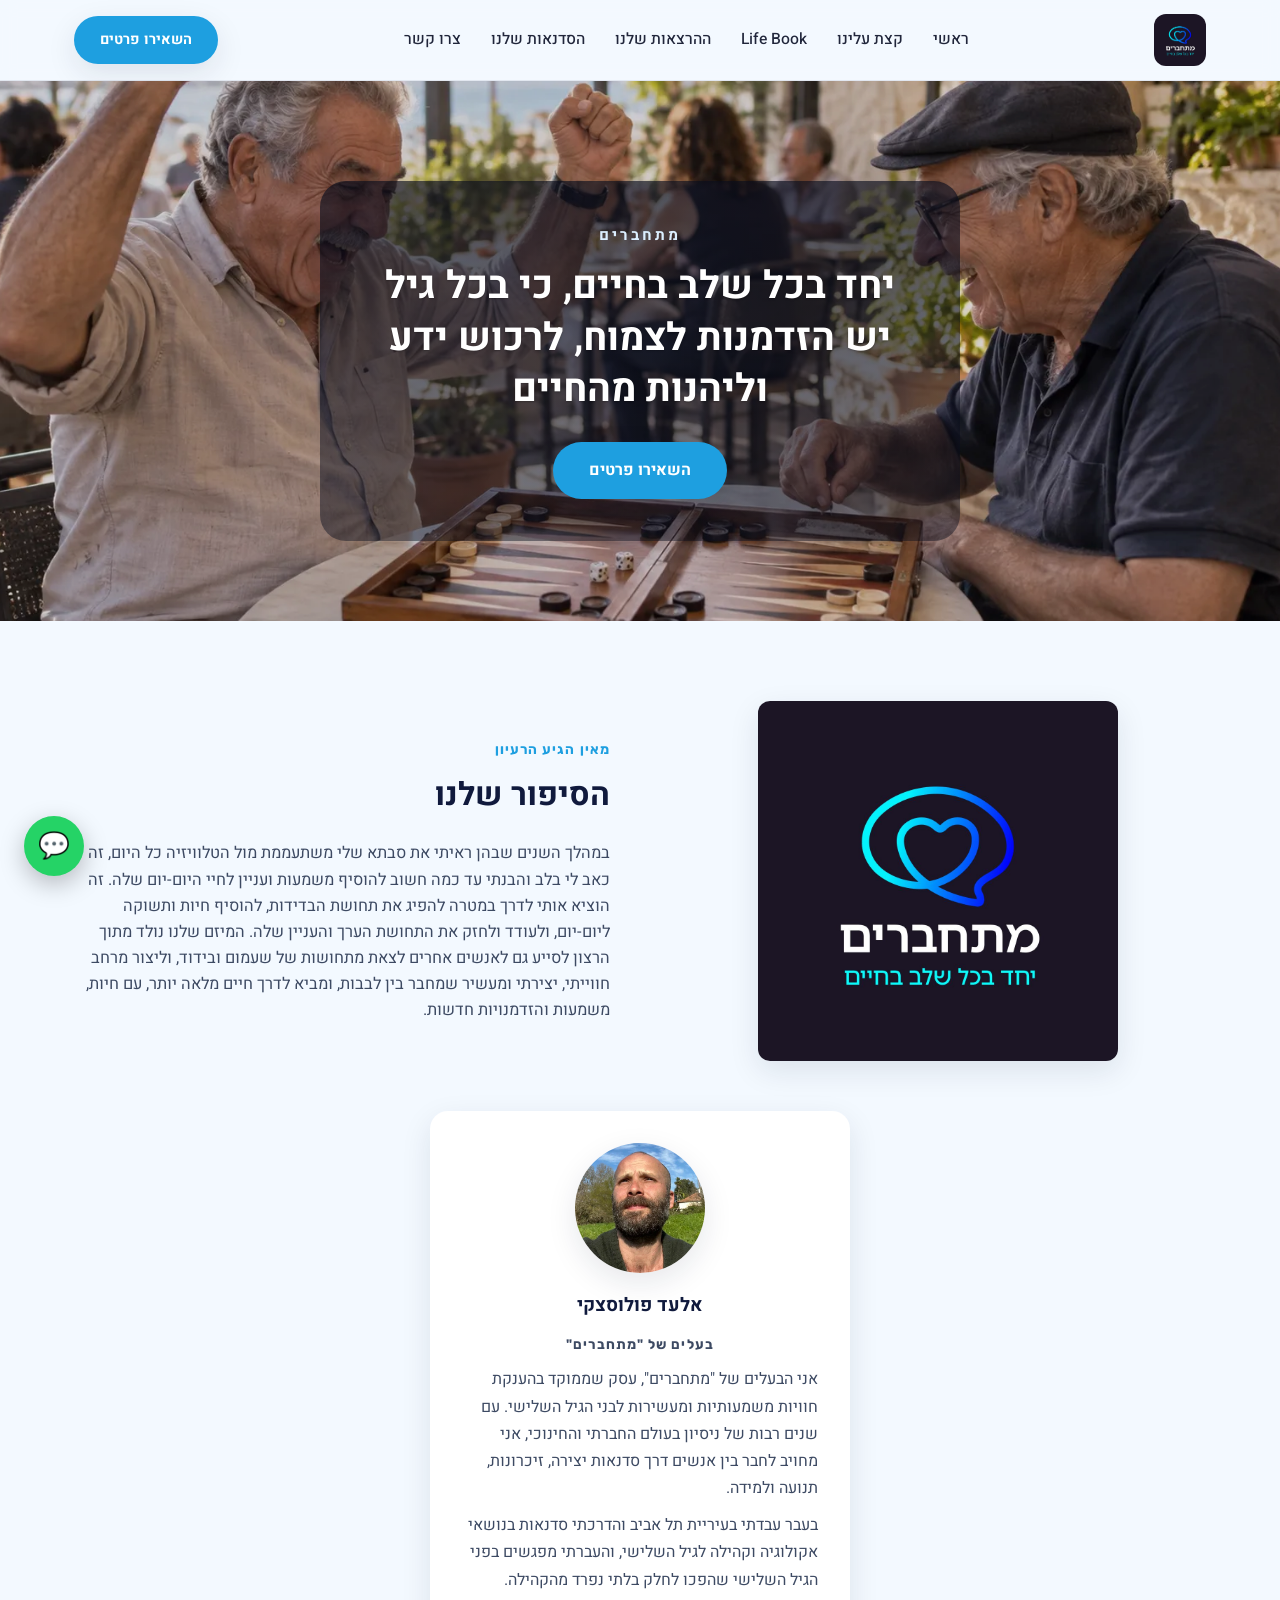
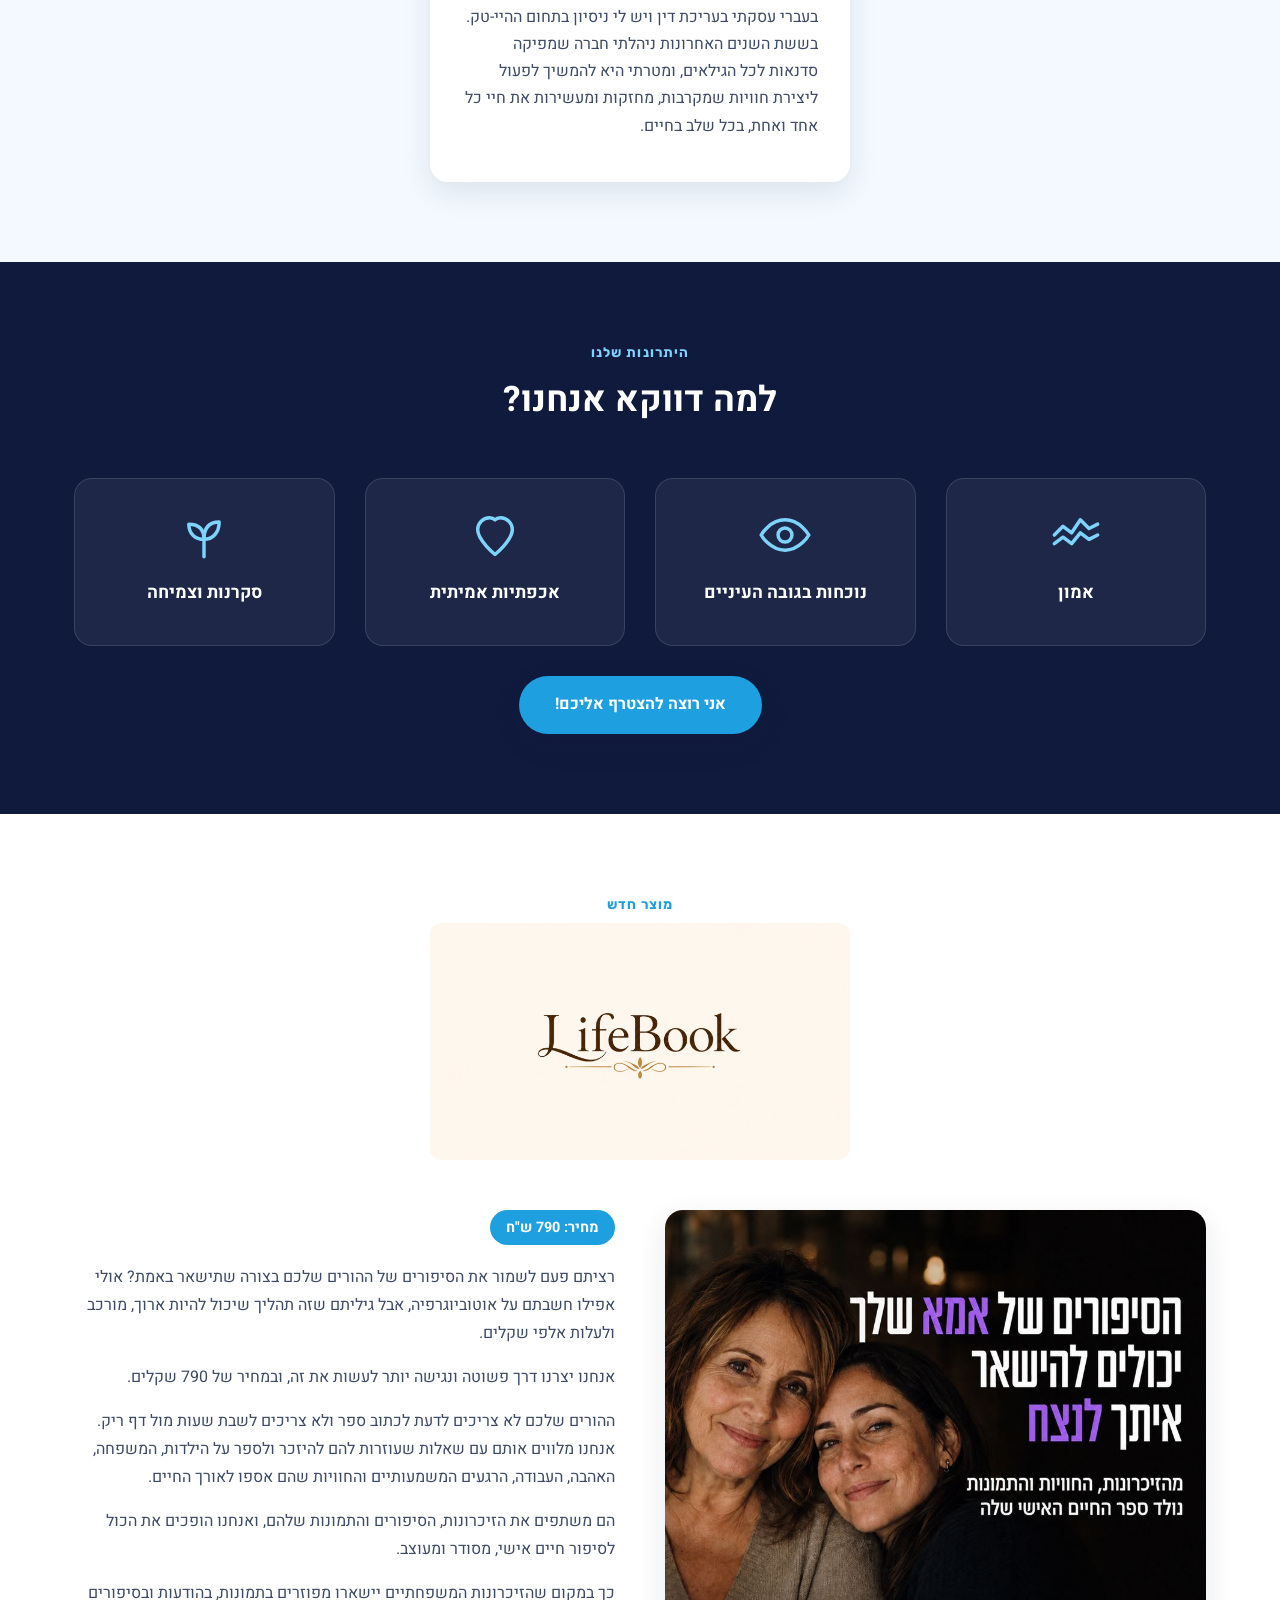
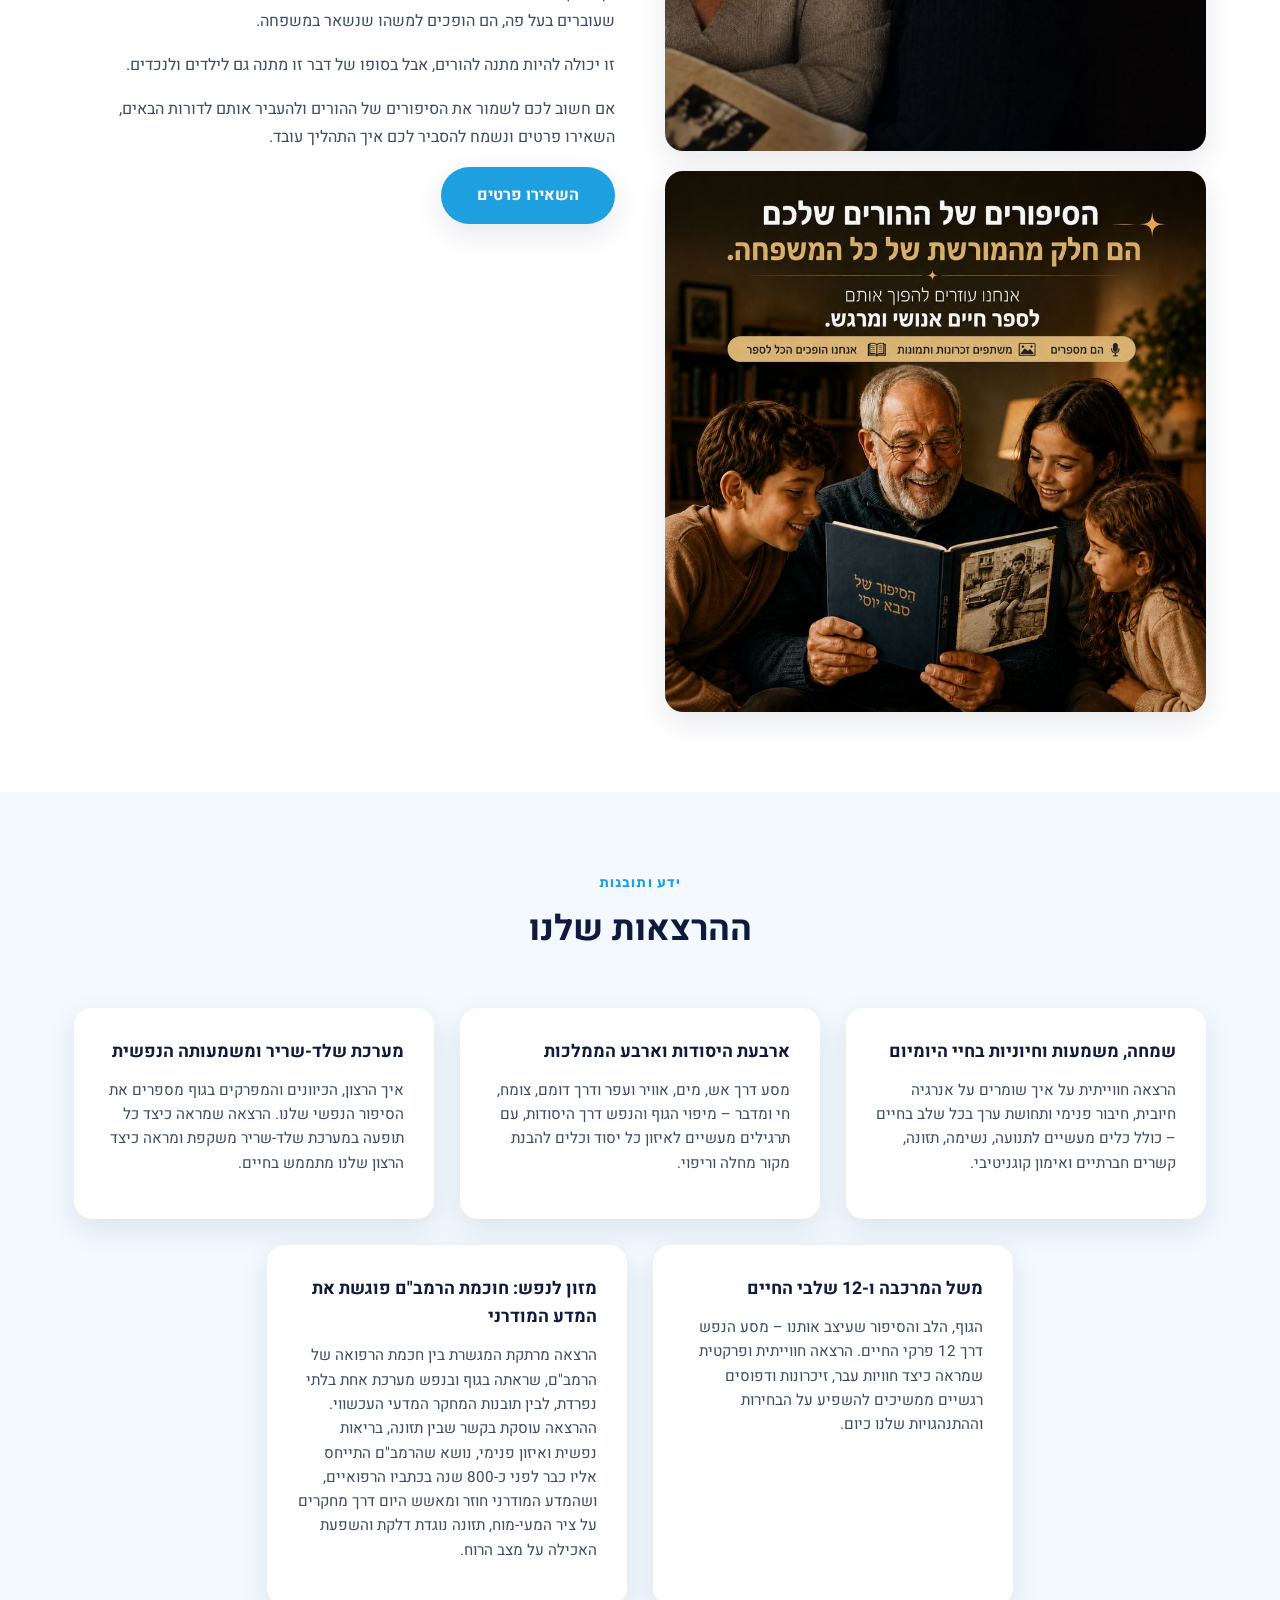
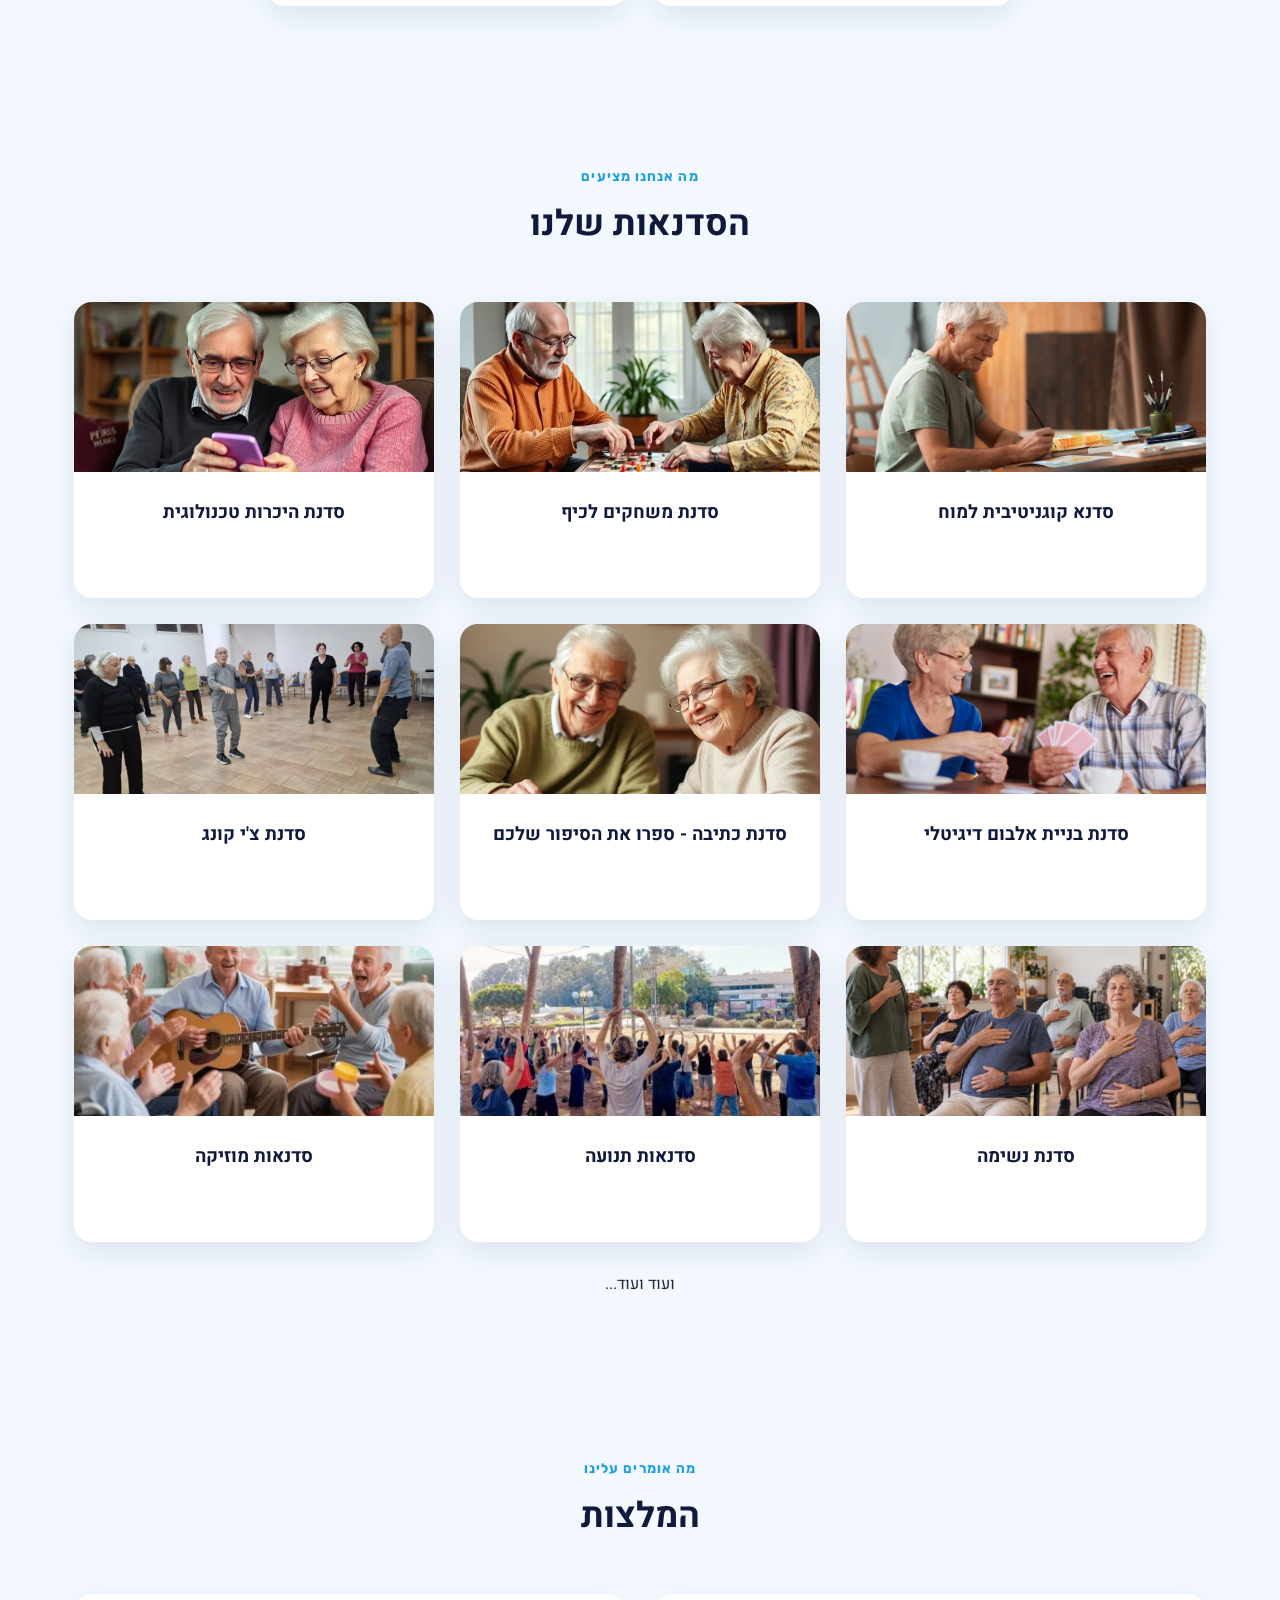
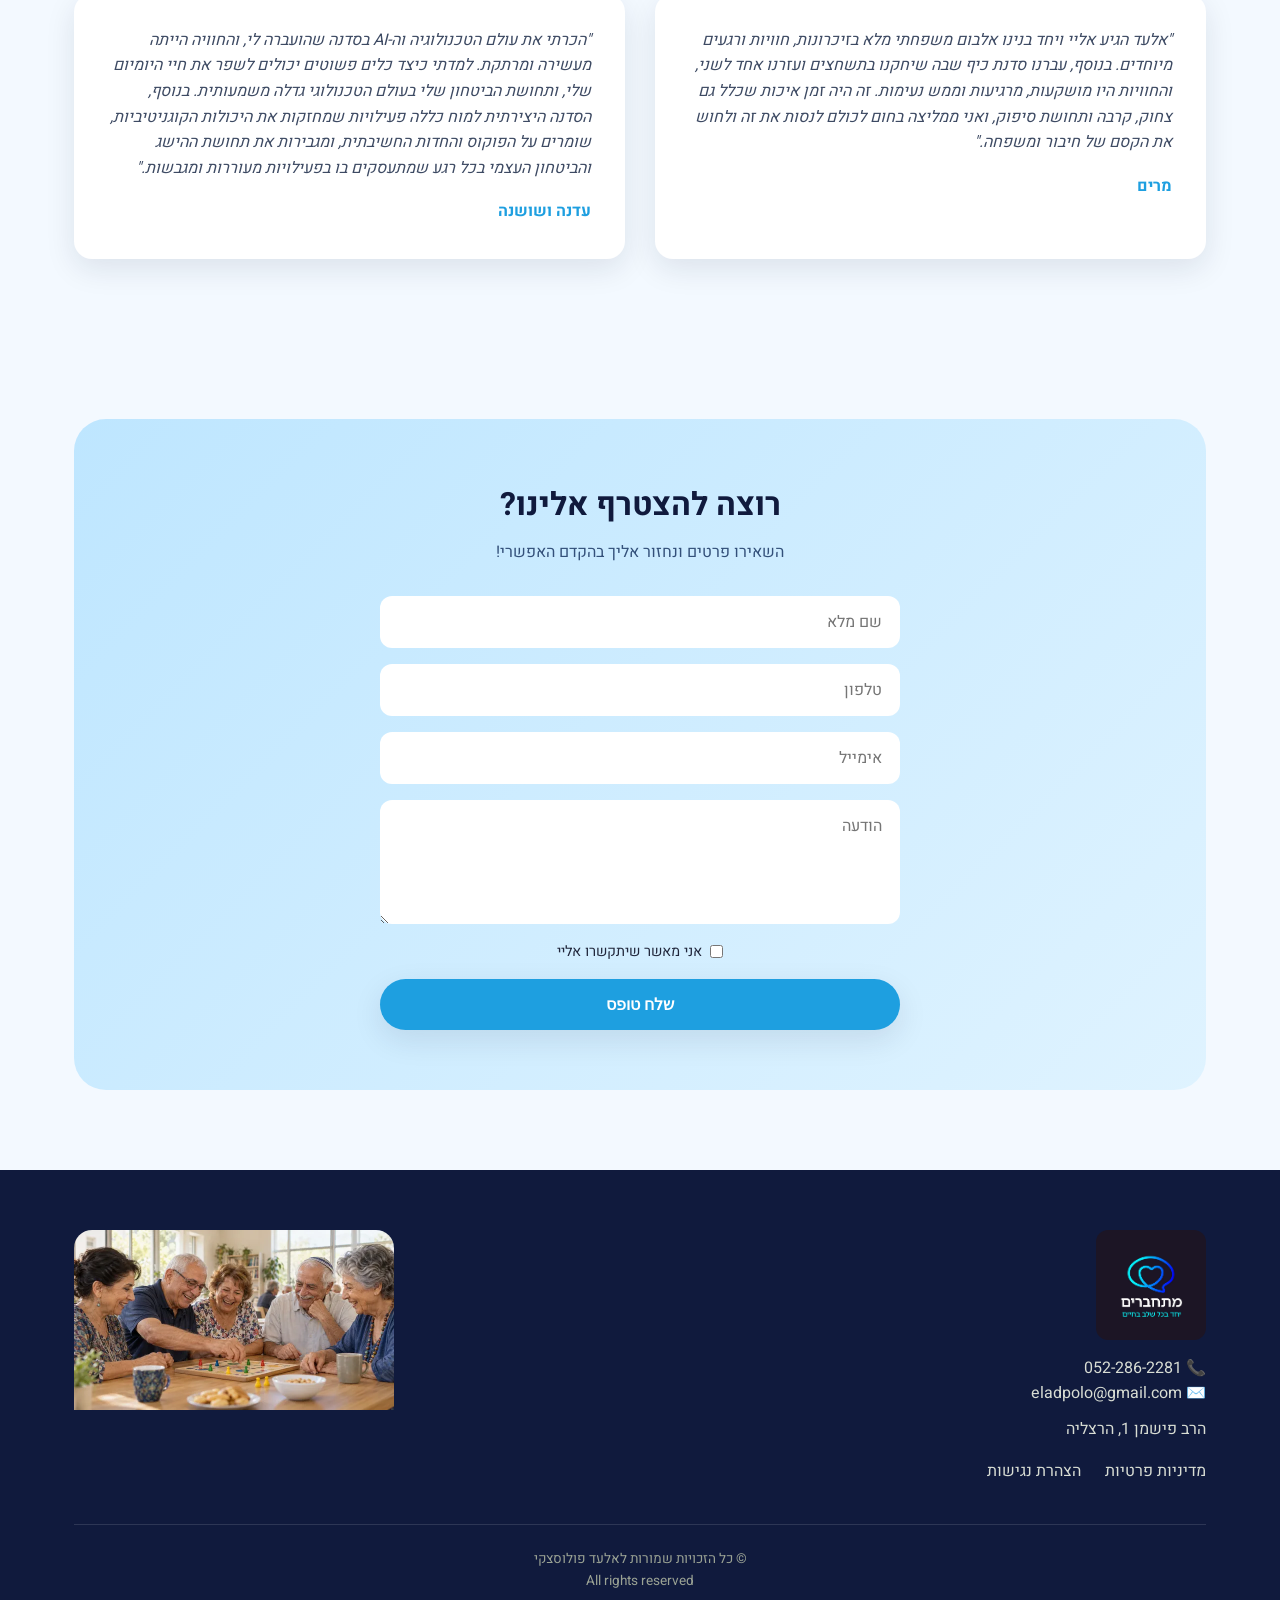
==== index.html @ 4df48b1f "Merge remote-tracking branch 'origin/main' into fix/hero-final" ====
<!DOCTYPE html>
<html lang="he" dir="rtl">
<head>
<meta charset="UTF-8">
<meta name="viewport" content="width=device-width, initial-scale=1">
<title>מתחברים | יחד בכל שלב בחיים כי בכל גיל יש הזדמנות לצמוח לרכוש ידע</title>
<meta name="description" content="מתחברים מספקים ליווי והעצמה אישית לכל גיל, עם הזדמנויות לצמיחה, רכישת ידע ופיתוח אישי לאורך כל שלבי החיים.">
<link rel="preconnect" href="https://fonts.googleapis.com">
<link rel="preconnect" href="https://fonts.gstatic.com" crossorigin>
<link href="https://fonts.googleapis.com/css2?family=Heebo:wght@300;400;500;700;900&family=Rubik:wght@400;500;700&display=swap" rel="stylesheet">
<style>
  :root{
    --cream:#F3F9FF;
    --peach:#BEE6FF;
    --terracotta:#1E9FE0;
    --forest:#101A3D;
    --ink:#20263B;
    --sage:#7DD3FC;
    --white:#FFFFFF;
    --shadow: 0 10px 30px rgba(16,26,61,.10);
  }
  *{box-sizing:border-box;margin:0;padding:0;}
  html{scroll-behavior:smooth;}
  body{
    font-family:'Heebo',sans-serif;
    background:var(--cream);
    color:var(--ink);
    line-height:1.6;
  }
  a{text-decoration:none;color:inherit;}
  img{max-width:100%;display:block;}
  ul{list-style:none;}
  .container{max-width:1180px;margin:0 auto;padding:0 24px;}
  .eyebrow{
    font-family:'Rubik',sans-serif;
    letter-spacing:.08em;
    color:var(--terracotta);
    font-weight:700;
    font-size:.85rem;
    display:block;
    margin-bottom:8px;
  }
  h1,h2,h3{font-family:'Heebo',sans-serif;font-weight:700;color:var(--forest);}
  section{padding:80px 0;}
  .btn{
    display:inline-block;
    background:var(--terracotta);
    color:#fff;
    padding:16px 36px;
    border-radius:40px;
    font-weight:700;
    font-size:1rem;
    box-shadow:var(--shadow);
    transition:transform .25s ease, background .25s ease;
    border:none;
    cursor:pointer;
  }
  .btn:hover{transform:translateY(-3px);background:#1580b3;}
  .btn-outline{
    background:transparent;
    border:2px solid var(--forest);
    color:var(--forest);
  }
  .btn-outline:hover{background:var(--forest);color:#fff;}

  /* HEADER */
  header{
    position:sticky;top:0;z-index:100;
    background:rgba(243,249,255,.92);
    backdrop-filter:blur(8px);
    border-bottom:1px solid rgba(16,26,61,.08);
  }
  .nav-wrap{
    display:flex;align-items:center;justify-content:space-between;
    padding:14px 24px;max-width:1180px;margin:0 auto;
  }
  .logo img{height:52px;}
  nav ul{display:flex;gap:30px;align-items:center;}
  nav a{font-weight:500;font-size:.98rem;position:relative;padding:6px 0;}
  nav a:hover{color:var(--terracotta);}
  .header-contact{display:flex;gap:18px;align-items:center;font-size:.9rem;}
  .header-contact a{display:flex;align-items:center;gap:6px;color:var(--forest);font-weight:500;}
  .menu-toggle{
    display:none;background:none;border:none;color:var(--forest);cursor:pointer;
    width:48px;height:48px;align-items:center;justify-content:center;flex-direction:column;gap:5px;
  }
  .menu-toggle span{display:block;width:24px;height:2px;border-radius:2px;background:currentColor;}

  @media(max-width:892px){
    .nav-wrap{padding:14px 16px;gap:8px;}
    .logo{flex:0 0 auto;}
    .menu-toggle{display:flex;flex:0 0 48px;touch-action:manipulation;}
    .nav-wrap > .btn{flex:0 0 auto;white-space:nowrap;}
    header nav{
      display:none;position:absolute;top:100%;right:0;left:0;width:100%;
      background:var(--cream);border-bottom:1px solid rgba(16,26,61,.12);box-shadow:var(--shadow);
    }
    header nav.is-open{display:block;}
    header nav ul{display:block;}
    header nav a{
      display:flex;align-items:center;min-height:48px;padding:12px 24px;
      border-top:1px solid rgba(16,26,61,.08);touch-action:manipulation;
    }
    .menu-toggle:focus-visible, header nav a:focus-visible{
      outline:3px solid var(--terracotta);outline-offset:2px;
    }
  }

  /* HERO */
  .hero{
    position:relative;
    padding:100px 0 80px;
    text-align:center;
    overflow:hidden;
    background:var(--cream);
  }
  .hero-bg{position:absolute;inset:0;z-index:0;}
  .hero-slide{
    position:absolute;inset:0;opacity:0;transform:scale(1);
    transition:opacity 1.4s ease-in-out, transform 8s ease-in-out;
  }
  .hero-slide.is-active{opacity:1;transform:scale(1.06);}
  .hero-slide img{width:100%;height:100%;object-fit:cover;display:block;}
  .hero-overlay{
    position:absolute;inset:0;z-index:1;
    background:rgba(8,12,26,.16);
  }
  .hero .container{position:relative;z-index:2;}
  .hero-panel{
    display:inline-block;
    max-width:640px;
    margin:0 auto;
    padding:42px 50px;
    border-radius:26px;
    background:linear-gradient(180deg, rgba(8,12,28,.64) 0%, rgba(8,12,28,.44) 100%);
  }
  .brand-label{font-size:.95rem;letter-spacing:.2em;color:#DCEFFF;font-weight:700;margin-bottom:14px;}
  .hero h2{font-size:2.4rem;margin:0 0 26px;line-height:1.34;color:var(--white);text-shadow:0 1px 2px rgba(0,0,0,.25);}
  @media(max-width:640px){
    .hero{padding:80px 0 60px;}
    .hero-panel{padding:26px 22px;border-radius:20px;max-width:92%;}
    .brand-label{font-size:.82rem;}
    .hero h2{font-size:1.48rem;line-height:1.38;}
  }
  @media(prefers-reduced-motion: reduce){
    .hero-slide{transition:none;}
    .hero-slide.is-active{transform:none;}
  }

  /* WORKSHOPS */
  .section-title{text-align:center;margin-bottom:50px;}
  .section-title h2{font-size:2.2rem;}
  .cards{
    display:grid;grid-template-columns:repeat(auto-fit,minmax(220px,1fr));gap:26px;
  }
  .card{
    background:var(--white);
    border-radius:18px;
    overflow:hidden;
    box-shadow:var(--shadow);
    text-align:center;
    transition:transform .3s ease;
  }
  .card-img{width:100%;height:170px;object-fit:cover;}
  .card-body{padding:26px 22px 30px;}
  .card:hover{transform:translateY(-6px);}
  .card h3{font-size:1.15rem;margin-bottom:18px;min-height:52px;}
  .card a.more{color:var(--terracotta);font-weight:700;font-size:.9rem;}
  .card a.more:hover{text-decoration:underline;}

  /* STORY */
  .story{
    display:grid;grid-template-columns:1fr 1fr;gap:60px;align-items:center;
  }
  @media(max-width:800px){.story{grid-template-columns:1fr;}}
  .story img{border-radius:24px;box-shadow:var(--shadow);}
  .story h2{font-size:2rem;margin-bottom:20px;}
  .story p{font-size:1.02rem;color:#3d4a63;}
  #about .story img{max-width:360px;width:100%;display:block;margin:0 auto;border-radius:12px;}

  /* WHY US */
  .why-bg{background:var(--forest);color:#fff;}
  .why-bg .section-title h2{color:#fff;}
  .why-grid{
    display:grid;grid-template-columns:repeat(auto-fit,minmax(240px,1fr));gap:30px;
  }
  .why-item{
    background:rgba(255,255,255,.06);
    border:1px solid rgba(255,255,255,.12);
    border-radius:18px;
    padding:30px;
    text-align:center;
  }
  .why-icon{width:52px;height:52px;margin:0 auto 18px;display:block;}
  .why-icon svg{width:100%;height:100%;stroke:#7DD3FC;fill:none;stroke-width:1.6;stroke-linecap:round;stroke-linejoin:round;}
  .why-item h3{color:#fff;font-size:1.1rem;margin-bottom:8px;}
  .why-item p{color:#d8ddd4;font-size:.92rem;}

  /* GALLERY */
  .gallery-intro{text-align:center;max-width:760px;margin:0 auto 46px;}
  .gallery-intro h2{font-size:1.7rem;line-height:1.5;}
  .gallery-quote{
    text-align:center;font-size:1.5rem;font-weight:700;color:var(--forest);
    max-width:700px;margin:0 auto 46px;
  }
  .gallery-grid{
    display:grid;grid-template-columns:repeat(4,1fr);gap:14px;
  }
  .gallery-grid img{border-radius:14px;aspect-ratio:1/1;object-fit:cover;box-shadow:var(--shadow);}
  @media(max-width:700px){.gallery-grid{grid-template-columns:repeat(2,1fr);}}
  .gallery-outro{
    text-align:center;font-size:1.4rem;font-weight:700;color:var(--forest);
    max-width:760px;margin:46px auto 0;
  }
  .cta-row{display:flex;gap:18px;justify-content:center;margin-top:30px;flex-wrap:wrap;}
  .btn-whatsapp{background:#25D366;}
  .btn-whatsapp:hover{background:#1ebe59;}

  /* STATS */
  .stats{
    display:grid;grid-template-columns:repeat(3,1fr);gap:20px;text-align:center;
  }
  @media(max-width:640px){.stats{grid-template-columns:1fr;}}
  .stat-num{font-size:3rem;font-weight:900;color:var(--terracotta);}
  .stat-label{font-family:'Rubik',sans-serif;letter-spacing:.05em;color:var(--forest);font-weight:500;}

  /* TESTIMONIALS */
  .testimonials{
    display:grid;grid-template-columns:1fr 1fr;gap:30px;
  }
  @media(max-width:800px){.testimonials{grid-template-columns:1fr;}}
  .testimonial{
    background:var(--white);border-radius:18px;padding:34px;box-shadow:var(--shadow);
  }
  .testimonial p{font-style:italic;color:#3d4a63;margin-bottom:18px;}
  .testimonial .name{font-weight:700;color:var(--terracotta);}

  /* CONTACT */
  .contact-bg{
    background:linear-gradient(135deg,#BEE6FF 0%,#DFF3FF 100%);
    border-radius:32px;
    padding:60px 40px;
    text-align:center;
  }
  .contact-bg h2{font-size:2rem;margin-bottom:10px;}
  .contact-bg p{margin-bottom:30px;color:#33507a;}
  form.contact-form{max-width:520px;margin:0 auto;display:flex;flex-direction:column;gap:16px;}
  form.contact-form input, form.contact-form textarea{
    padding:14px 18px;border-radius:12px;border:none;font-family:inherit;font-size:1rem;
  }
  form.contact-form input[type="tel"]{text-align:right;}
  .checkbox-row{display:flex;align-items:center;gap:8px;justify-content:center;font-size:.9rem;}

  /* FOOTER */
  footer{background:var(--forest);color:#d8ddd4;padding:60px 0 30px;}
  .footer-top{
    display:flex;justify-content:space-between;flex-wrap:wrap;gap:30px;margin-bottom:40px;
  }
  footer a:hover{color:#fff;}
  .footer-links{display:flex;gap:24px;flex-wrap:wrap;}
  .footer-img{border-radius:18px;overflow:hidden;max-width:320px;}
  .footer-bottom{
    border-top:1px solid rgba(255,255,255,.12);padding-top:24px;text-align:center;font-size:.85rem;color:#9aa294;
  }

  .workshop-detail{
    max-width:820px;margin:0 auto 60px;padding-top:36px;border-top:1px solid rgba(16,26,61,.08);
  }
  .workshop-detail:first-child{padding-top:0;border-top:none;}
  .workshop-detail p{color:#3d4a63;margin-bottom:16px;line-height:1.75;}
  .workshop-detail .btn{margin-top:10px;}

  /* FACILITATORS */
  .facilitator-grid{display:grid;grid-template-columns:repeat(auto-fit,minmax(260px,1fr));gap:30px;}
  .facilitator-card{background:var(--white);border-radius:18px;padding:32px;box-shadow:var(--shadow);text-align:center;}
  .facilitator-photo{width:130px;height:130px;border-radius:50%;object-fit:cover;margin:0 auto 18px;box-shadow:var(--shadow);}
  .facilitator-card h3{margin-bottom:12px;}
  .facilitator-card p{color:#3d4a63;line-height:1.7;margin-bottom:10px;text-align:right;}

  /* LECTURES */
  .lecture-card{background:var(--white);border-radius:18px;padding:30px;box-shadow:var(--shadow);}
  .lecture-card h3{font-size:1.1rem;margin-bottom:12px;}
  .lecture-card p{color:#3d4a63;font-size:.95rem;margin-bottom:14px;}
  .lecture-price{font-weight:700;color:var(--terracotta);}
  @media(min-width:1024px){
    #lectures .cards{grid-template-columns:repeat(6,1fr);}
    #lectures .lecture-card{grid-column:span 2;}
    #lectures .lecture-card:nth-child(4){grid-column:2 / span 2;}
    #lectures .lecture-card:nth-child(5){grid-column:4 / span 2;}
    #workshops .cards{grid-template-columns:repeat(3,1fr);}
  }

  /* LIFEBOOK */
  .lifebook-wrap{display:grid;grid-template-columns:1fr 1fr;gap:50px;align-items:start;}
  @media(max-width:800px){.lifebook-wrap{grid-template-columns:1fr;}}
  .lifebook-images{display:grid;gap:20px;}
  .lifebook-images img{border-radius:18px;box-shadow:var(--shadow);}
  .lifebook-text p{color:#3d4a63;margin-bottom:16px;line-height:1.75;}
  .lifebook-price{display:inline-block;background:var(--terracotta);color:#fff;padding:6px 16px;border-radius:20px;font-weight:700;font-size:.9rem;margin-bottom:18px;}
  #lifebook h2 img{max-width:420px;width:100%;display:block;margin:0 auto;border-radius:12px;}
  @media(max-width:640px){#lifebook h2 img{max-width:80%;}}

  .whatsapp-float{
    position:fixed;bottom:24px;left:24px;background:#25D366;color:#fff;
    width:60px;height:60px;border-radius:50%;display:flex;align-items:center;justify-content:center;
    box-shadow:0 8px 24px rgba(0,0,0,.25);font-size:1.6rem;z-index:200;
  }
</style>
</head>
<body>

<header>
  <div class="nav-wrap">
    <a href="#top" class="logo"><img src="assets/logo.jpg" alt="מתחברים" style="border-radius:12px;"></a>
    <nav id="primary-navigation">
      <ul>
        <li><a href="#top">ראשי</a></li>
        <li><a href="#about">קצת עלינו</a></li>
        <li><a href="#lifebook">Life Book</a></li>
        <li><a href="#lectures">ההרצאות שלנו</a></li>
        <li><a href="#workshops">הסדנאות שלנו</a></li>
        <li><a href="#contact">צרו קשר</a></li>
      </ul>
    </nav>
    <button class="menu-toggle" type="button" aria-label="פתיחת תפריט ניווט" aria-expanded="false" aria-controls="primary-navigation">
      <span aria-hidden="true"></span>
      <span aria-hidden="true"></span>
      <span aria-hidden="true"></span>
    </button>
    <a href="#contact" class="btn" style="padding:12px 26px;font-size:.9rem;">השאירו פרטים</a>
  </div>
</header>

<section class="hero" id="top">
  <div class="hero-bg">
    <picture class="hero-slide is-active">
      <source media="(max-width:700px)" srcset="assets/hero/phone-01.webp">
      <img src="assets/hero/desktop-01.webp" alt="" fetchpriority="high">
    </picture>
    <picture class="hero-slide">
      <source media="(max-width:700px)" srcset="assets/hero/phone-04.webp">
      <img src="assets/hero/desktop-04.webp" alt="">
    </picture>
    <picture class="hero-slide">
      <source media="(max-width:700px)" srcset="assets/hero/phone-06.webp">
      <img src="assets/hero/desktop-06.webp" alt="">
    </picture>
    <picture class="hero-slide">
      <source media="(max-width:700px)" srcset="assets/hero/phone-07.webp">
      <img src="assets/hero/desktop-07.webp" alt="">
    </picture>
    <picture class="hero-slide">
      <source media="(max-width:700px)" srcset="assets/hero/phone-09.webp">
      <img src="assets/hero/desktop-09.webp" alt="">
    </picture>
    <picture class="hero-slide">
      <source media="(max-width:700px)" srcset="assets/hero/phone-27.webp">
      <img src="assets/hero/desktop-27.webp" alt="">
    </picture>
  </div>
  <div class="hero-overlay"></div>
  <div class="container">
    <div class="hero-panel">
      <div class="brand-label">מתחברים</div>
      <h2>יחד בכל שלב בחיים, כי בכל גיל יש הזדמנות לצמוח, לרכוש ידע וליהנות מהחיים</h2>
      <a href="#contact" class="btn">השאירו פרטים</a>
    </div>
  </div>
</section>

<section id="about">
  <div class="container story">
    <div>
      
      <img src="assets/logo-mitchabrim.jpg" alt="מתחברים">
    </div>
    <div>
      <span class="eyebrow">מאין הגיע הרעיון</span>
      <h2>הסיפור שלנו</h2>
      <p>במהלך השנים שבהן ראיתי את סבתא שלי משתעממת מול הטלוויזיה כל היום, זה כאב לי בלב והבנתי עד כמה חשוב להוסיף משמעות ועניין לחיי היום-יום שלה. זה הוציא אותי לדרך במטרה להפיג את תחושת הבדידות, להוסיף חיות ותשוקה ליום-יום, ולעודד ולחזק את התחושת הערך והעניין שלה. המיזם שלנו נולד מתוך הרצון לסייע גם לאנשים אחרים לצאת מתחושות של שעמום ובידוד, וליצור מרחב חווייתי, יצירתי ומעשיר שמחבר בין לבבות, ומביא לדרך חיים מלאה יותר, עם חיות, משמעות והזדמנויות חדשות.</p>
    </div>
  </div>
  <div class="container" style="margin-top:50px;">
    <div class="facilitator-card" style="max-width:420px;margin:0 auto;">
      <img class="facilitator-photo" src="assets/facilitator-elad.webp" alt="אלעד פולוסצקי">
      <h3>אלעד פולוסצקי</h3>
      <p class="eyebrow" style="text-align:center;">בעלים של "מתחברים"</p>
      <p>אני הבעלים של "מתחברים", עסק שממוקד בהענקת חוויות משמעותיות ומעשירות לבני הגיל השלישי. עם שנים רבות של ניסיון בעולם החברתי והחינוכי, אני מחויב לחבר בין אנשים דרך סדנאות יצירה, זיכרונות, תנועה ולמידה.</p>
      <p>בעבר עבדתי בעיריית תל אביב והדרכתי סדנאות בנושאי אקולוגיה וקהילה לגיל השלישי, והעברתי מפגשים בפני הגיל השלישי שהפכו לחלק בלתי נפרד מהקהילה.</p>
      <p>בעברי עסקתי בעריכת דין ויש לי ניסיון בתחום ההיי-טק. בששת השנים האחרונות ניהלתי חברה שמפיקה סדנאות לכל הגילאים, ומטרתי היא להמשיך לפעול ליצירת חוויות שמקרבות, מחזקות ומעשירות את חיי כל אחד ואחת, בכל שלב בחיים.</p>
    </div>
  </div>
</section>

<section class="why-bg">
  <div class="container">
    <div class="section-title">
      <span class="eyebrow" style="color:#7DD3FC;">היתרונות שלנו</span>
      <h2>למה דווקא אנחנו?</h2>
    </div>
    <div class="why-grid">
      <div class="why-item">
        <span class="why-icon"><svg viewBox="0 0 24 24"><path d="M2 12l4-4 4 3 4-6 4 4 4-2"/><path d="M2 16l4-3 4 3 4-5 4 3 4-2"/></svg></span>
        <h3>אמון</h3>
      </div>
      <div class="why-item">
        <span class="why-icon"><svg viewBox="0 0 24 24"><path d="M1 12s4-7 11-7 11 7 11 7-4 7-11 7-11-7-11-7z"/><circle cx="12" cy="12" r="3.2"/></svg></span>
        <h3>נוכחות בגובה העיניים</h3>
      </div>
      <div class="why-item">
        <span class="why-icon"><svg viewBox="0 0 24 24"><path d="M12 21C12 21 4 14.5 4 9.5C4 6.5 6.5 4 9.5 4C11 4 12 5 12 5C12 5 13 4 14.5 4C17.5 4 20 6.5 20 9.5C20 14.5 12 21 12 21Z"/></svg></span>
        <h3>אכפתיות אמיתית</h3>
      </div>
      <div class="why-item">
        <span class="why-icon"><svg viewBox="0 0 24 24"><path d="M12 22v-8"/><path d="M12 14c-4 0-7-2.5-7-7 5 0 7 2.5 7 7z"/><path d="M12 14c4 0 7-3 7-8-5.5 0-7 3.5-7 8z"/></svg></span>
        <h3>סקרנות וצמיחה</h3>
      </div>
    </div>
    <div class="cta-row">
      <a href="#contact" class="btn">אני רוצה להצטרף אליכם!</a>
    </div>
  </div>
</section>

<section id="lifebook" style="background:var(--white);">
  <div class="container">
    <div class="section-title">
      <span class="eyebrow">מוצר חדש</span>
      <h2><img src="assets/logo-lifebook.jpg" alt="Life Book"></h2>
    </div>
    <div class="lifebook-wrap">
      <div class="lifebook-images">
        <img src="assets/lifebook-1.jpg" alt="הסיפורים של אמא שלך יכולים להישאר איתך לנצח">
        <img src="assets/lifebook-2.jpg" alt="הסיפורים של ההורים שלכם הם חלק מהמורשת של כל המשפחה">
      </div>
      <div class="lifebook-text">
        <span class="lifebook-price">מחיר: 790 ש"ח</span>
        <p>רציתם פעם לשמור את הסיפורים של ההורים שלכם בצורה שתישאר באמת? אולי אפילו חשבתם על אוטוביוגרפיה, אבל גיליתם שזה תהליך שיכול להיות ארוך, מורכב ולעלות אלפי שקלים.</p>
        <p>אנחנו יצרנו דרך פשוטה ונגישה יותר לעשות את זה, ובמחיר של 790 שקלים.</p>
        <p>ההורים שלכם לא צריכים לדעת לכתוב ספר ולא צריכים לשבת שעות מול דף ריק. אנחנו מלווים אותם עם שאלות שעוזרות להם להיזכר ולספר על הילדות, המשפחה, האהבה, העבודה, הרגעים המשמעותיים והחוויות שהם אספו לאורך החיים.</p>
        <p>הם משתפים את הזיכרונות, הסיפורים והתמונות שלהם, ואנחנו הופכים את הכול לסיפור חיים אישי, מסודר ומעוצב.</p>
        <p>כך במקום שהזיכרונות המשפחתיים יישארו מפוזרים בתמונות, בהודעות ובסיפורים שעוברים בעל פה, הם הופכים למשהו שנשאר במשפחה.</p>
        <p>זו יכולה להיות מתנה להורים, אבל בסופו של דבר זו מתנה גם לילדים ולנכדים.</p>
        <p>אם חשוב לכם לשמור את הסיפורים של ההורים ולהעביר אותם לדורות הבאים, השאירו פרטים ונשמח להסביר לכם איך התהליך עובד.</p>
        <a href="#contact" class="btn">השאירו פרטים</a>
      </div>
    </div>
  </div>
</section>

<section id="lectures">
  <div class="container">
    <div class="section-title">
      <span class="eyebrow">ידע ותובנות</span>
      <h2>ההרצאות שלנו</h2>
    </div>
    <div class="cards">
      <div class="lecture-card">
        <h3>שמחה, משמעות וחיוניות בחיי היומיום</h3>
        <p>הרצאה חווייתית על איך שומרים על אנרגיה חיובית, חיבור פנימי ותחושת ערך בכל שלב בחיים – כולל כלים מעשיים לתנועה, נשימה, תזונה, קשרים חברתיים ואימון קוגניטיבי.</p>
      </div>
      <div class="lecture-card">
        <h3>ארבעת היסודות וארבע הממלכות</h3>
        <p>מסע דרך אש, מים, אוויר ועפר ודרך דומם, צומח, חי ומדבר – מיפוי הגוף והנפש דרך היסודות, עם תרגילים מעשיים לאיזון כל יסוד וכלים להבנת מקור מחלה וריפוי.</p>
      </div>
      <div class="lecture-card">
        <h3>מערכת שלד-שריר ומשמעותה הנפשית</h3>
        <p>איך הרצון, הכיוונים והמפרקים בגוף מספרים את הסיפור הנפשי שלנו. הרצאה שמראה כיצד כל תופעה במערכת שלד-שריר משקפת ומראה כיצד הרצון שלנו מתממש בחיים.</p>
      </div>
      <div class="lecture-card">
        <h3>משל המרכבה ו-12 שלבי החיים</h3>
        <p>הגוף, הלב והסיפור שעיצב אותנו – מסע הנפש דרך 12 פרקי החיים. הרצאה חווייתית ופרקטית שמראה כיצד חוויות עבר, זיכרונות ודפוסים רגשיים ממשיכים להשפיע על הבחירות וההתנהגויות שלנו כיום.</p>
      </div>
      <div class="lecture-card">
        <h3>מזון לנפש: חוכמת הרמב"ם פוגשת את המדע המודרני</h3>
        <p>הרצאה מרתקת המגשרת בין חכמת הרפואה של הרמב"ם, שראתה בגוף ובנפש מערכת אחת בלתי נפרדת, לבין תובנות המחקר המדעי העכשווי. ההרצאה עוסקת בקשר שבין תזונה, בריאות נפשית ואיזון פנימי, נושא שהרמב"ם התייחס אליו כבר לפני כ-800 שנה בכתביו הרפואיים, ושהמדע המודרני חוזר ומאשש היום דרך מחקרים על ציר המעי-מוח, תזונה נוגדת דלקת והשפעת האכילה על מצב הרוח.</p>
      </div>
    </div>
  </div>
</section>

<section id="workshops">
  <div class="container">
    <div class="section-title">
      <span class="eyebrow">מה אנחנו מציעים</span>
      <h2>הסדנאות שלנו</h2>
    </div>
    <div class="cards">
      <div class="card">
        <img class="card-img" src="assets/workshop-painting.webp" alt="סדנא קוגניטיבית למוח">
        <div class="card-body">
          <h3>סדנא קוגניטיבית למוח</h3>
        </div>
      </div>
      <div class="card">
        <img class="card-img" src="assets/workshop-boardgame-tech.webp" alt="סדנת משחקים לכיף">
        <div class="card-body">
          <h3>סדנת משחקים לכיף</h3>
        </div>
      </div>
      <div class="card">
        <img class="card-img" src="assets/workshop-smartphone.webp" alt="סדנת היכרות טכנולוגית">
        <div class="card-body">
          <h3>סדנת היכרות טכנולוגית</h3>
        </div>
      </div>
      <div class="card">
        <img class="card-img" src="assets/workshop-couple.webp" alt="סדנת בניית אלבום דיגיטלי">
        <div class="card-body">
          <h3>סדנת בניית אלבום דיגיטלי</h3>
        </div>
      </div>
      <div class="card">
        <img class="card-img" src="assets/workshop-boardgame.webp" alt="סדנת כתיבה - ספרו את הסיפור שלכם">
        <div class="card-body">
          <h3>סדנת כתיבה - ספרו את הסיפור שלכם</h3>
        </div>
      </div>
      <div class="card">
        <img class="card-img" src="assets/workshop-qigong.webp" alt="סדנת צ'י קונג">
        <div class="card-body">
          <h3>סדנת צ'י קונג</h3>
        </div>
      </div>
      <div class="card">
        <img class="card-img" src="assets/workshop-breathing.webp" alt="סדנת נשימה">
        <div class="card-body">
          <h3>סדנת נשימה</h3>
        </div>
      </div>
      <div class="card">
        <img class="card-img" src="assets/workshop-movement.webp" alt="סדנאות תנועה">
        <div class="card-body">
          <h3>סדנאות תנועה</h3>
        </div>
      </div>
      <div class="card">
        <img class="card-img" src="assets/workshop-music.webp" alt="סדנאות מוזיקה">
        <div class="card-body">
          <h3>סדנאות מוזיקה</h3>
        </div>
      </div>
    </div>
    <p style="text-align:center;margin-top:30px;">ועוד ועוד...</p>
  </div>
</section>

<section>
  <div class="container">
    <div class="section-title">
      <span class="eyebrow">מה אומרים עלינו</span>
      <h2>המלצות</h2>
    </div>
    <div class="testimonials">
      <div class="testimonial">
        <p>"אלעד הגיע אליי ויחד בנינו אלבום משפחתי מלא בזיכרונות, חוויות ורגעים מיוחדים. בנוסף, עברנו סדנת כיף שבה שיחקנו בתשחצים ועזרנו אחד לשני, והחוויות היו מושקעות, מרגיעות וממש נעימות. זה היה זמן איכות שכלל גם צחוק, קרבה ותחושת סיפוק, ואני ממליצה בחום לכולם לנסות את זה ולחוש את הקסם של חיבור ומשפחה."</p>
        <div class="name">מרים</div>
      </div>
      <div class="testimonial">
        <p>"הכרתי את עולם הטכנולוגיה וה-AI בסדנה שהועברה לי, והחוויה הייתה מעשירה ומרתקת. למדתי כיצד כלים פשוטים יכולים לשפר את חיי היומיום שלי, ותחושת הביטחון שלי בעולם הטכנולוגי גדלה משמעותית. בנוסף, הסדנה היצירתית למוח כללה פעילויות שמחזקות את היכולות הקוגניטיביות, שומרים על הפוקוס והחדות החשיבתית, ומגבירות את תחושת ההישג והביטחון העצמי בכל רגע שמתעסקים בו בפעילויות מעוררות ומגבשות."</p>
        <div class="name">עדנה ושושנה</div>
      </div>
    </div>
  </div>
</section>

<section id="contact">
  <div class="container">
    <div class="contact-bg">
      <h2>רוצה להצטרף אלינו?</h2>
      <p>השאירו פרטים ונחזור אליך בהקדם האפשרי!</p>
      <form class="contact-form" id="leadForm" action="https://formsubmit.co/ajax/eladpolo@gmail.com" method="POST">
        <input type="hidden" name="_subject" value="פנייה חדשה מהאתר - מתחברים">
        <input type="hidden" name="_template" value="table">
        <input type="hidden" name="_captcha" value="false">
        <input type="hidden" name="_honey" style="display:none">
        <input type="text" name="name" placeholder="שם מלא" aria-label="שם מלא" required>
        <input type="tel" name="phone" placeholder="טלפון" aria-label="טלפון" required>
        <input type="email" name="email" placeholder="אימייל" aria-label="אימייל">
        <textarea rows="4" name="message" placeholder="הודעה" aria-label="הודעה"></textarea>
        <label class="checkbox-row"><input type="checkbox" required> אני מאשר שיתקשרו אליי</label>
        <button type="submit" class="btn" id="leadFormSubmit">שלח טופס</button>
        <p id="leadFormStatus" role="status" aria-live="polite" style="display:none;font-weight:600;"></p>
      </form>
    </div>
    <script>
      (function(){
        var form = document.getElementById('leadForm');
        var statusEl = document.getElementById('leadFormStatus');
        var submitBtn = document.getElementById('leadFormSubmit');
        form.addEventListener('submit', function(e){
          e.preventDefault();
          submitBtn.disabled = true;
          submitBtn.textContent = 'שולח...';
          var data = new FormData(form);
          fetch(form.action, {
            method: 'POST',
            body: data,
            headers: { 'Accept': 'application/json' }
          }).then(function(res){
            if (res.ok) {
              form.reset();
              form.querySelectorAll('input, textarea, button').forEach(function(el){ el.style.display = 'none'; });
              statusEl.style.display = 'block';
              statusEl.style.color = 'var(--forest)';
              statusEl.textContent = 'תודה! הפרטים נשלחו בהצלחה, נחזור אליך בהקדם 💙';
            } else {
              throw new Error('שגיאת שרת');
            }
          }).catch(function(){
            submitBtn.disabled = false;
            submitBtn.textContent = 'שלח טופס';
            statusEl.style.display = 'block';
            statusEl.style.color = '#c0392b';
            statusEl.textContent = 'משהו השתבש. אפשר גם ליצור קשר ישירות בטלפון 052-286-2281.';
          });
        });
      })();
    </script>
  </div>
</section>

<footer>
  <div class="container">
    <div class="footer-top">
      <div>
        <img src="assets/logo.jpg" alt="מתחברים" style="height:110px;margin-bottom:16px;border-radius:12px;">
        <p>📞 <a href="tel:0522-862281">052-286-2281</a></p>
        <p>✉️ <a href="mailto:eladpolo@gmail.com">eladpolo@gmail.com</a></p>
        <p style="margin-top:10px;">הרב פישמן 1, הרצליה</p>
        <div class="footer-links" style="margin-top:16px;">
          <a href="/privacy-policy/">מדיניות פרטיות</a>
          <a href="/accessibility-statement/">הצהרת נגישות</a>
        </div>
      </div>
      <div class="footer-img">
        <img src="assets/hero/footer-09.webp" alt="">
      </div>
    </div>
    <div class="footer-bottom">
      © כל הזכויות שמורות לאלעד פולוסצקי<br>All rights reserved
    </div>
  </div>
</footer>

<a href="https://wa.me/972522862281" class="whatsapp-float" title="WhatsApp us">💬</a>

<script>
  (function(){
    var menuButton = document.querySelector('.menu-toggle');
    var navigation = document.getElementById('primary-navigation');
    var foldedQuery = window.matchMedia('(max-width: 892px)');

    function closeMenu(returnFocus){
      navigation.classList.remove('is-open');
      menuButton.setAttribute('aria-expanded', 'false');
      menuButton.setAttribute('aria-label', 'פתיחת תפריט ניווט');
      if (returnFocus) menuButton.focus();
    }

    menuButton.addEventListener('click', function(){
      var willOpen = menuButton.getAttribute('aria-expanded') !== 'true';
      navigation.classList.toggle('is-open', willOpen);
      menuButton.setAttribute('aria-expanded', String(willOpen));
      menuButton.setAttribute('aria-label', willOpen ? 'סגירת תפריט ניווט' : 'פתיחת תפריט ניווט');
      if (willOpen) {
        var firstLink = navigation.querySelector('a');
        if (firstLink) firstLink.focus();
      }
    });

    navigation.addEventListener('click', function(event){
      if (event.target.closest('a')) closeMenu(false);
    });

    document.addEventListener('click', function(event){
      if (menuButton.getAttribute('aria-expanded') === 'true' &&
          !navigation.contains(event.target) && !menuButton.contains(event.target)) {
        closeMenu(false);
      }
    });

    document.addEventListener('keydown', function(event){
      if (event.key === 'Escape' && menuButton.getAttribute('aria-expanded') === 'true') {
        closeMenu(true);
      }
    });

    foldedQuery.addEventListener('change', function(){
      closeMenu(false);
    });
  })();
</script>

<script>
  (function(){
    var slides = Array.prototype.slice.call(document.querySelectorAll('.hero-bg .hero-slide'));
    if (!slides.length) return;
    var reduceMotion = window.matchMedia('(prefers-reduced-motion: reduce)').matches;
    if (reduceMotion) return;

    var current = 0;

    function isLoaded(slide){
      var img = slide.querySelector('img');
      return !!img && img.complete && img.naturalWidth > 0;
    }

    function advance(){
      var next = (current + 1) % slides.length;
      if (!isLoaded(slides[next])) return;
      slides[current].classList.remove('is-active');
      slides[next].classList.add('is-active');
      current = next;
    }

    setInterval(advance, 1500);
  })();
</script>

</body>
</html>
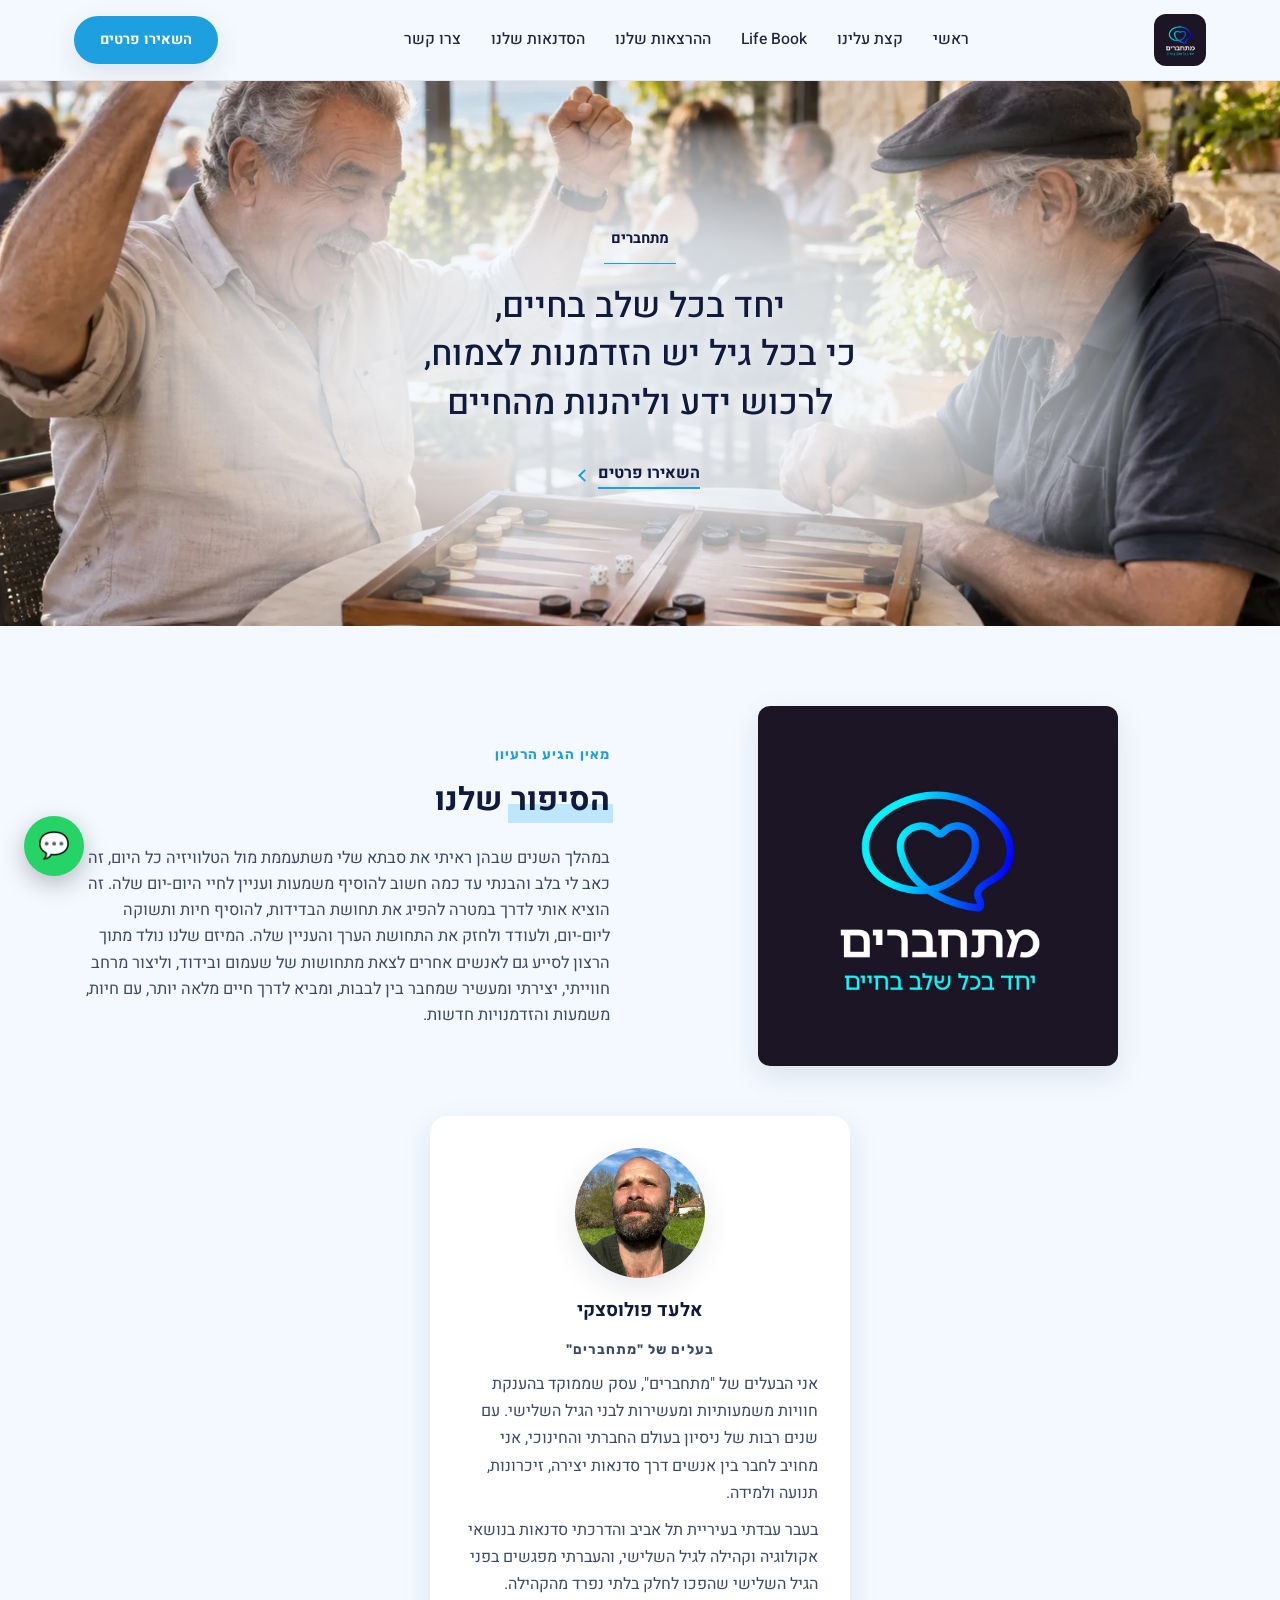
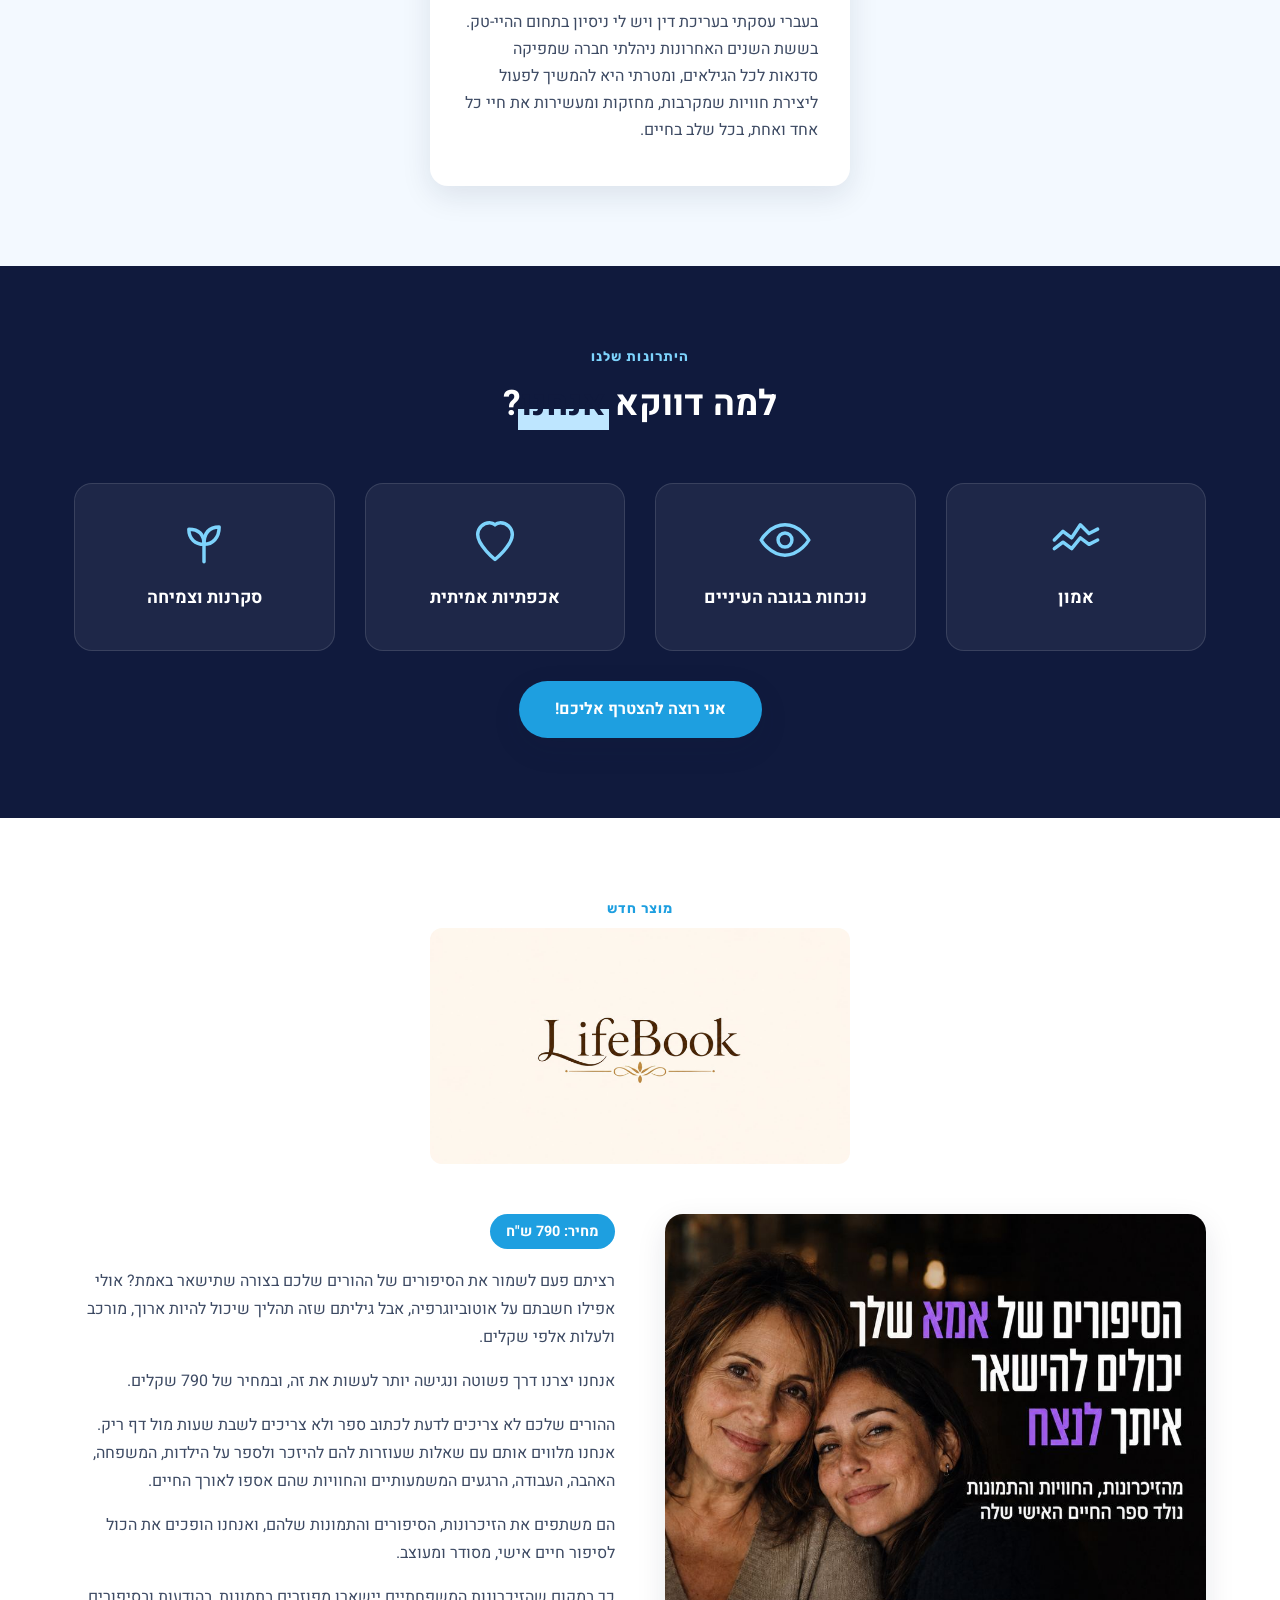
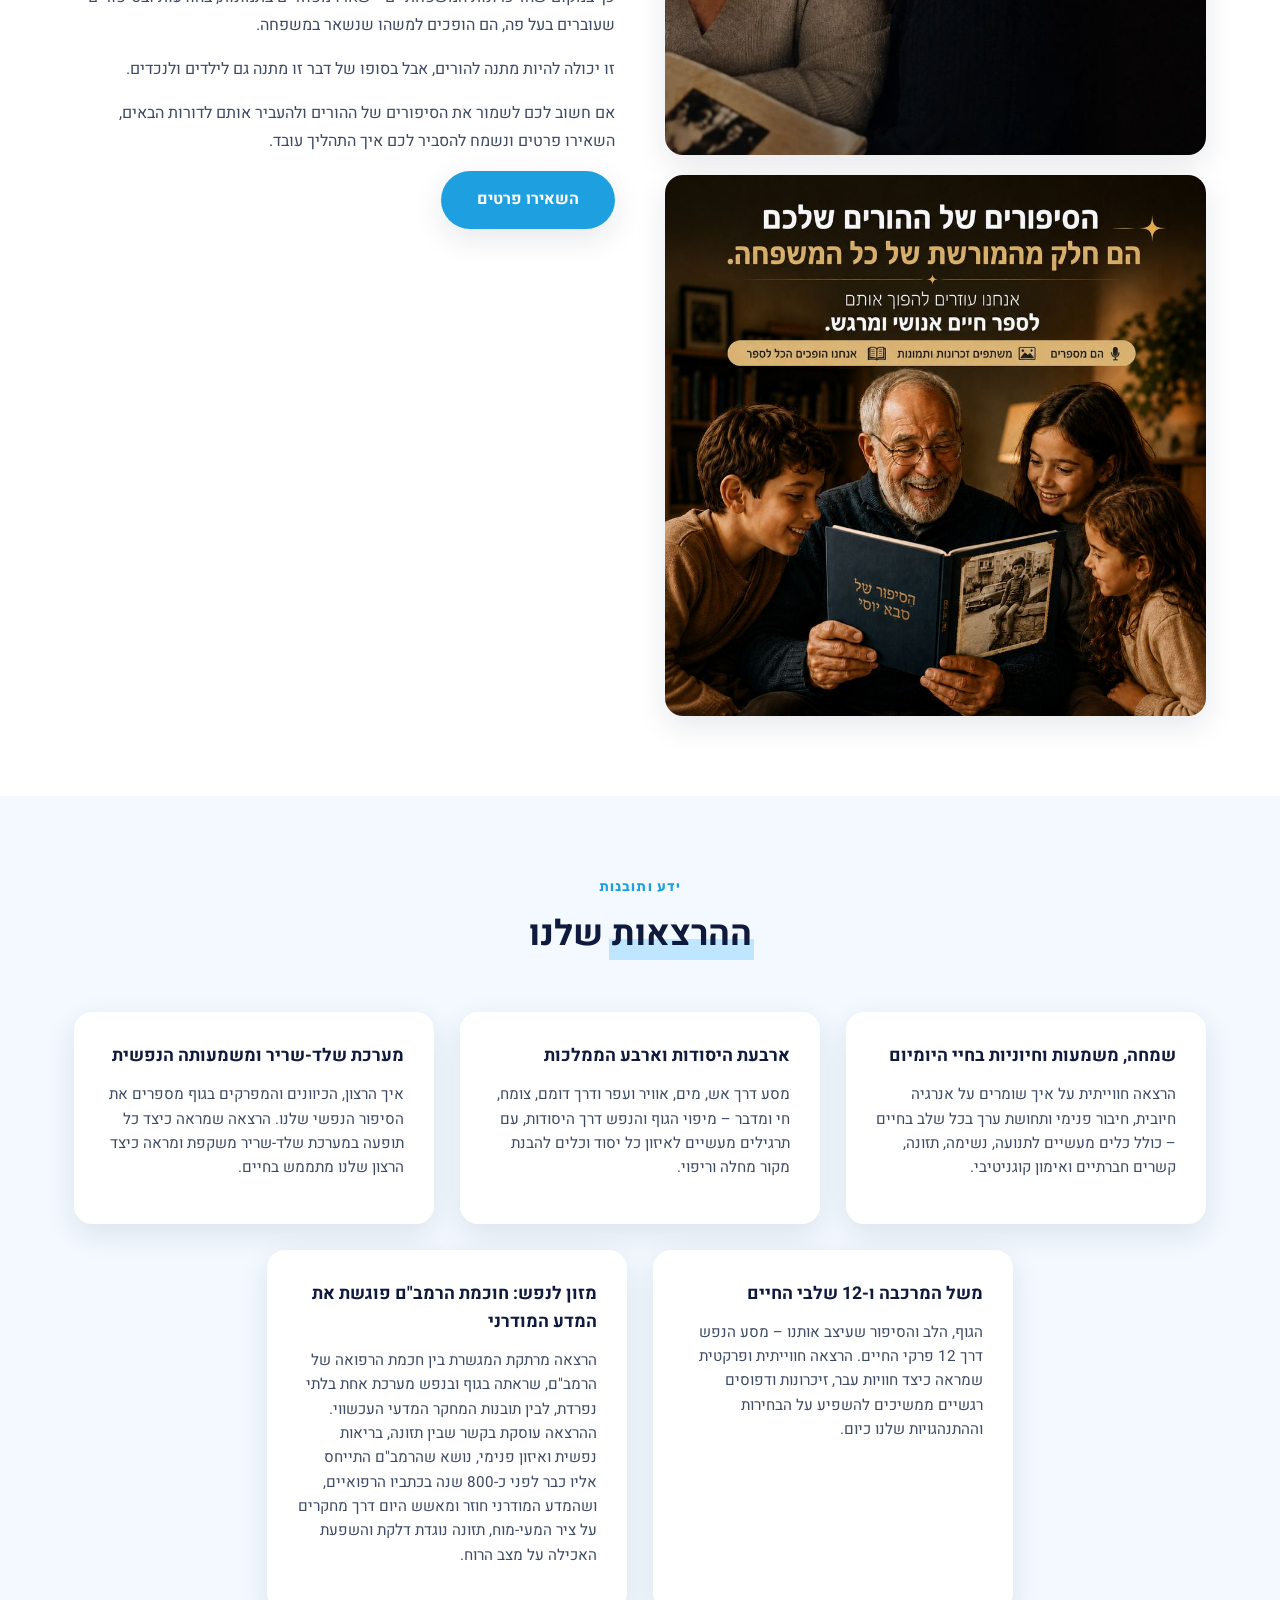
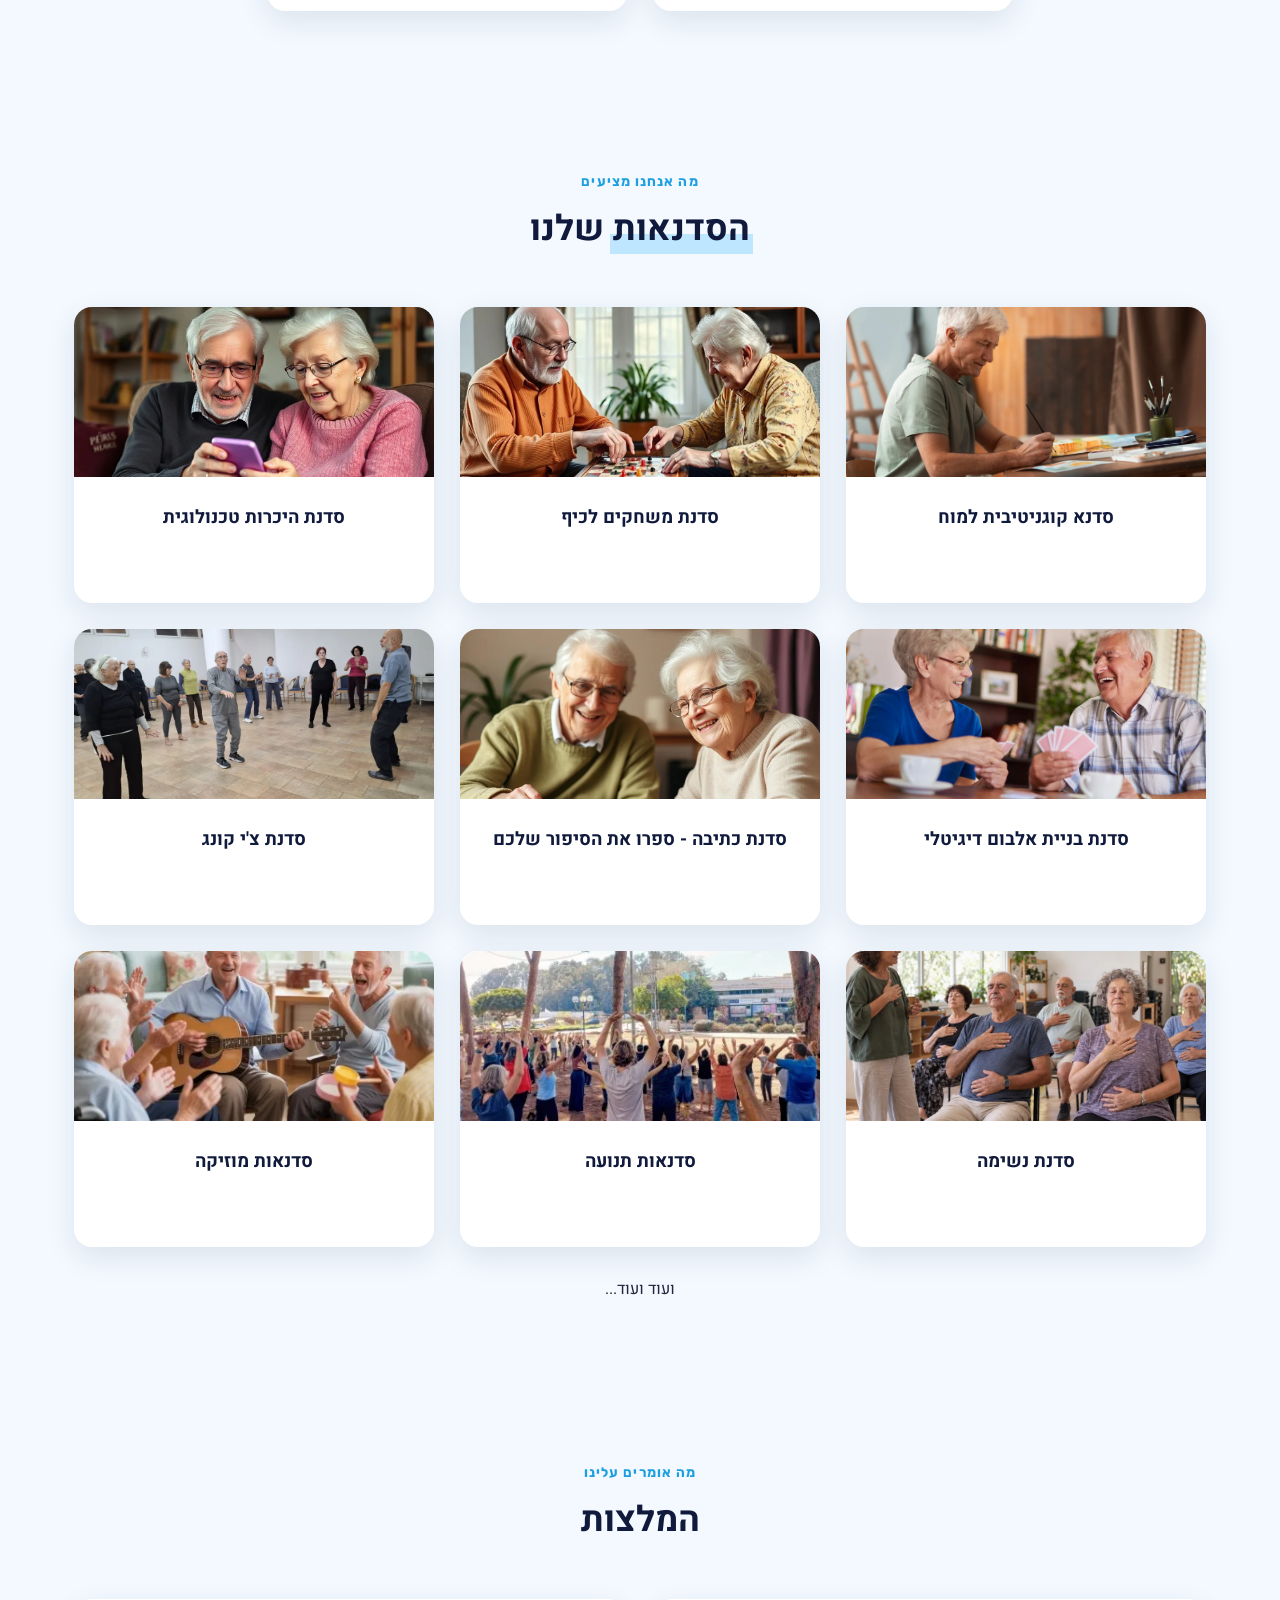
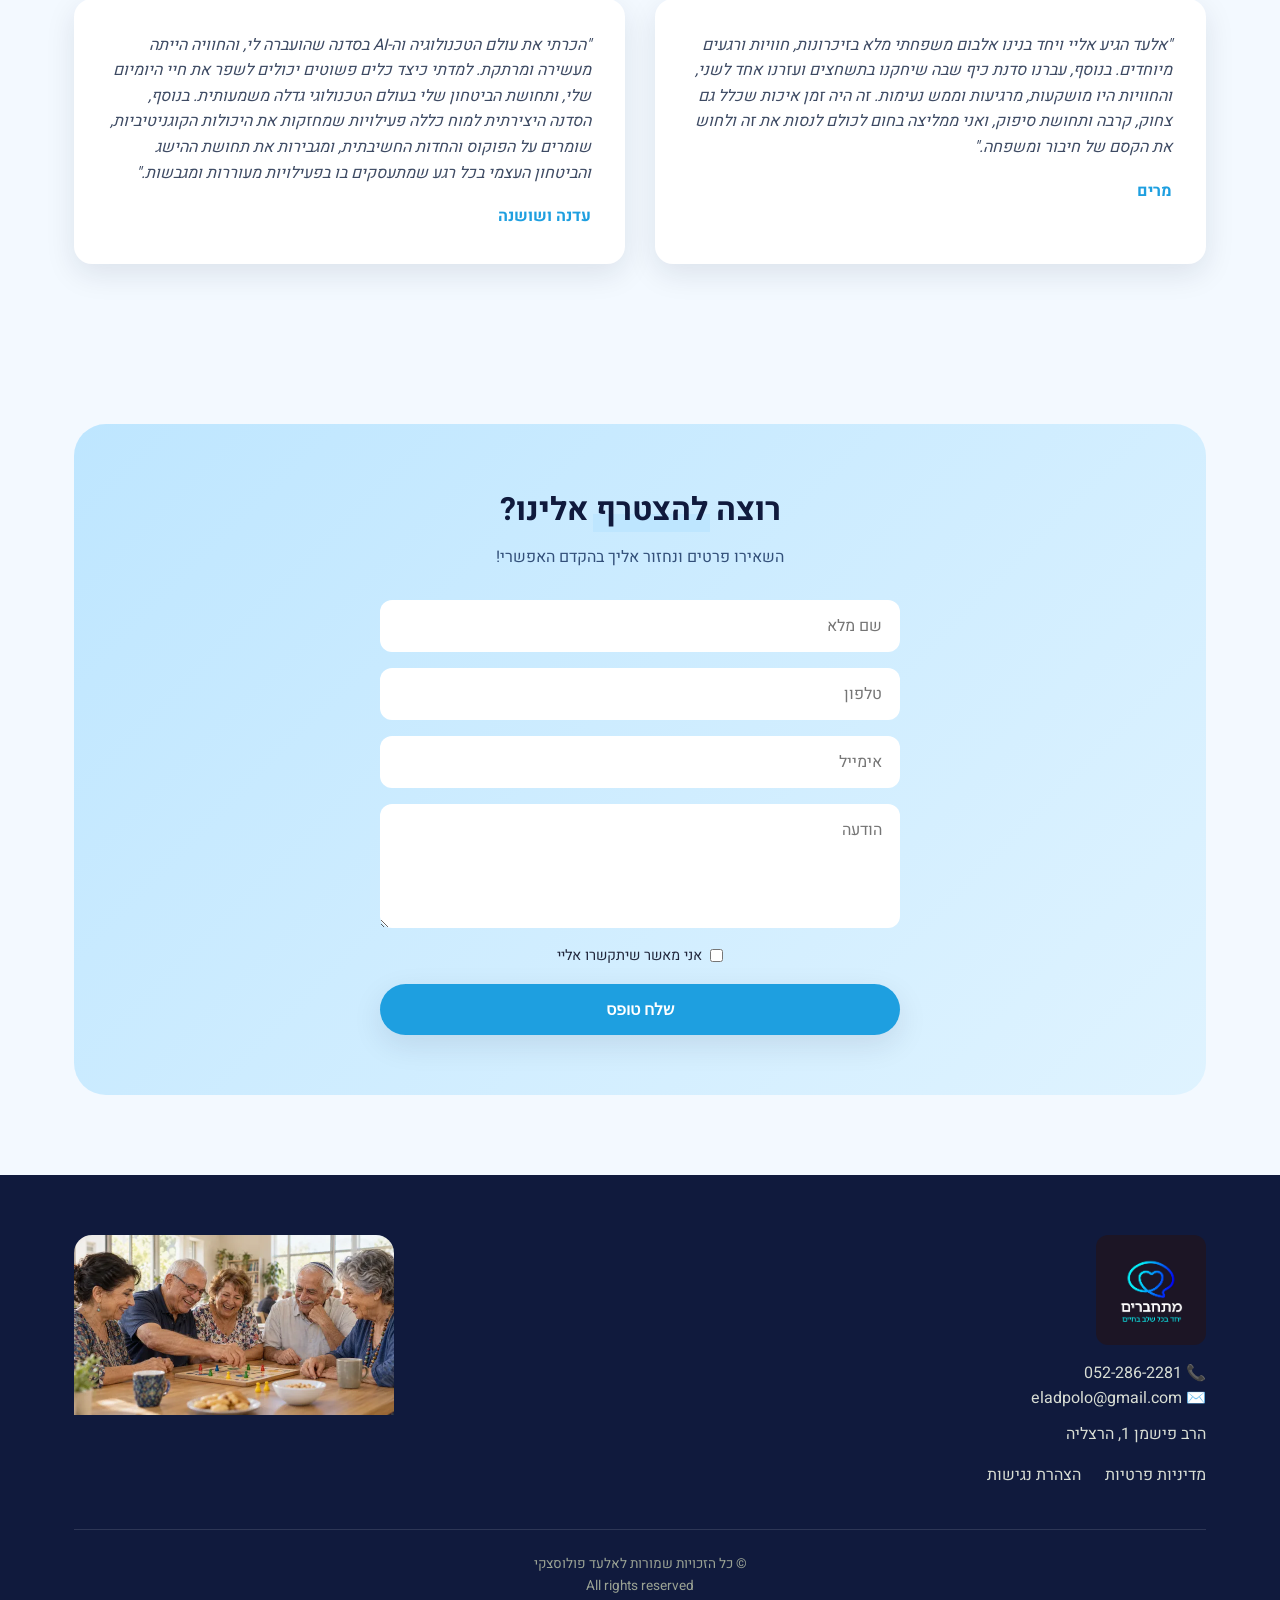
==== commit f917024f: "WIP preview: hero style 4 dark text and scroll animations (Codex, in progress) Co-Authored-By: Claud" ====
--- a/index.html
+++ b/index.html
@@ -121,30 +121,51 @@
   }
   .hero-slide.is-active{opacity:1;transform:scale(1.06);}
   .hero-slide img{width:100%;height:100%;object-fit:cover;display:block;}
-  .hero-overlay{
-    position:absolute;inset:0;z-index:1;
-    background:rgba(8,12,26,.16);
-  }
   .hero .container{position:relative;z-index:2;}
   .hero-panel{
-    display:inline-block;
-    max-width:640px;
+    position:relative;
+    isolation:isolate;
+    max-width:780px;
     margin:0 auto;
-    padding:42px 50px;
-    border-radius:26px;
-    background:linear-gradient(180deg, rgba(8,12,28,.64) 0%, rgba(8,12,28,.44) 100%);
-  }
-  .brand-label{font-size:.95rem;letter-spacing:.2em;color:#DCEFFF;font-weight:700;margin-bottom:14px;}
-  .hero h2{font-size:2.4rem;margin:0 0 26px;line-height:1.34;color:var(--white);text-shadow:0 1px 2px rgba(0,0,0,.25);}
+    padding:46px 54px;
+  }
+  .hero-panel::before{
+    content:"";
+    position:absolute;
+    z-index:-1;
+    inset:-54px -110px;
+    background:radial-gradient(ellipse at center, rgba(243,249,255,.92) 0%, rgba(243,249,255,.84) 38%, rgba(243,249,255,.58) 61%, rgba(243,249,255,.20) 76%, rgba(243,249,255,0) 92%);
+    filter:blur(7px);
+    pointer-events:none;
+  }
+  .brand-label{font-size:.92rem;letter-spacing:normal;color:#101A3D;font-weight:700;margin-bottom:12px;}
+  .hero-hairline{
+    display:block;width:72px;height:1px;margin:0 auto 18px;background:#1E9FE0;
+    transform-origin:center;
+  }
+  .hero h2{
+    font-size:2.18rem;margin:0 0 24px;line-height:1.4;color:#101A3D;font-weight:500;
+    text-wrap:balance;text-shadow:0 1px 12px rgba(243,249,255,.98);
+  }
+  .hero-line{display:block;}
+  .hero-nowrap{white-space:nowrap;}
+  .hero-link{
+    min-height:48px;display:inline-flex;align-items:center;justify-content:center;gap:9px;
+    color:#101A3D;font-weight:700;touch-action:manipulation;
+  }
+  .hero-link-text{line-height:1.35;padding-bottom:2px;border-bottom:2px solid #1E9FE0;}
+  .hero-chevron{
+    width:9px;height:9px;border-left:2px solid #1E9FE0;border-bottom:2px solid #1E9FE0;
+    transform:rotate(45deg);flex:0 0 auto;
+  }
+  .hero-link:focus-visible{outline:3px solid #1E9FE0;outline-offset:4px;border-radius:3px;}
   @media(max-width:640px){
     .hero{padding:80px 0 60px;}
-    .hero-panel{padding:26px 22px;border-radius:20px;max-width:92%;}
+    .hero-panel{padding:34px 12px;max-width:100%;}
+    .hero-panel::before{inset:-46px -30px;background:radial-gradient(ellipse at center, rgba(243,249,255,.95) 0%, rgba(243,249,255,.88) 44%, rgba(243,249,255,.62) 66%, rgba(243,249,255,.20) 82%, rgba(243,249,255,0) 96%);}
     .brand-label{font-size:.82rem;}
-    .hero h2{font-size:1.48rem;line-height:1.38;}
-  }
-  @media(prefers-reduced-motion: reduce){
-    .hero-slide{transition:none;}
-    .hero-slide.is-active{transform:none;}
+    .hero-hairline{width:58px;margin-bottom:16px;}
+    .hero h2{font-size:1.48rem;line-height:1.42;margin-bottom:20px;}
   }
 
   /* WORKSHOPS */
@@ -299,6 +320,49 @@
   .lifebook-price{display:inline-block;background:var(--terracotta);color:#fff;padding:6px 16px;border-radius:20px;font-weight:700;font-size:.9rem;margin-bottom:18px;}
   #lifebook h2 img{max-width:420px;width:100%;display:block;margin:0 auto;border-radius:12px;}
   @media(max-width:640px){#lifebook h2 img{max-width:80%;}}
+
+  /* MOTION */
+  .heading-highlight{position:relative;display:inline-block;z-index:0;color:var(--forest);}
+  .heading-highlight::before{
+    content:"";position:absolute;z-index:-1;right:-.08em;left:-.08em;bottom:.08em;height:.58em;
+    background:#BEE6FF;transform:scaleX(1);transform-origin:right center;
+  }
+  html.motion-ready .reveal-item{
+    opacity:0;transform:translateY(18px);filter:blur(4px);
+    transition:opacity .8s cubic-bezier(.22,1,.36,1) var(--reveal-delay,0ms), transform .8s cubic-bezier(.22,1,.36,1) var(--reveal-delay,0ms), filter .8s cubic-bezier(.22,1,.36,1) var(--reveal-delay,0ms);
+    will-change:opacity,transform,filter;
+  }
+  html.motion-ready .reveal-item.is-revealed{opacity:1;transform:translateY(0);filter:blur(0);will-change:auto;}
+  html.motion-ready .heading-highlight::before{transform:scaleX(0);}
+  html.motion-ready .reveal-item.is-revealed .heading-highlight::before{
+    transform:scaleX(1);transition:transform .52s cubic-bezier(.22,1,.36,1) calc(var(--reveal-delay,0ms) + 380ms);
+  }
+  html.motion-ready .hero-panel .brand-label,
+  html.motion-ready .hero-panel .hero-hairline,
+  html.motion-ready .hero-panel .hero-word,
+  html.motion-ready .hero-panel .hero-link{
+    opacity:0;filter:blur(4px);transform:translateY(8px);
+  }
+  html.motion-ready .hero-panel .hero-hairline{transform:scaleX(0);filter:none;}
+  html.motion-ready .hero-panel .hero-word{display:inline-block;}
+  html.motion-ready.hero-intro-started .hero-panel .brand-label{opacity:1;filter:blur(0);transform:translateY(0);transition:opacity .5s ease-out .08s, filter .5s ease-out .08s, transform .5s ease-out .08s;}
+  html.motion-ready.hero-intro-started .hero-panel .hero-hairline{opacity:1;transform:scaleX(1);transition:opacity .5s ease-out .28s, transform .58s cubic-bezier(.22,1,.36,1) .28s;}
+  html.motion-ready.hero-intro-started .hero-panel .hero-word{opacity:1;filter:blur(0);transform:translateY(0);transition:opacity .5s ease-out var(--word-delay), filter .5s ease-out var(--word-delay), transform .5s ease-out var(--word-delay);}
+  html.motion-ready.hero-intro-started .hero-panel .hero-link{opacity:1;filter:blur(0);transform:translateY(0);transition:opacity .55s ease-out 2.08s, filter .55s ease-out 2.08s, transform .55s ease-out 2.08s;}
+  @media(hover:hover){
+    html.motion-ready .card.reveal-item.is-revealed:hover{transform:translateY(-6px);}
+  }
+  @media(prefers-reduced-motion: reduce){
+    html{scroll-behavior:auto;}
+    .hero-slide{transition:none;}
+    .hero-slide.is-active{transform:none;}
+    html.motion-ready .reveal-item,
+    html.motion-ready .hero-panel .brand-label,
+    html.motion-ready .hero-panel .hero-hairline,
+    html.motion-ready .hero-panel .hero-word,
+    html.motion-ready .hero-panel .hero-link{opacity:1;transform:none;filter:none;transition:none;}
+    html.motion-ready .heading-highlight::before{transform:scaleX(1);transition:none;}
+  }
 
   .whatsapp-float{
     position:fixed;bottom:24px;left:24px;background:#25D366;color:#fff;
@@ -358,12 +422,12 @@
       <img src="assets/hero/desktop-27.webp" alt="">
     </picture>
   </div>
-  <div class="hero-overlay"></div>
   <div class="container">
     <div class="hero-panel">
       <div class="brand-label">מתחברים</div>
-      <h2>יחד בכל שלב בחיים, כי בכל גיל יש הזדמנות לצמוח, לרכוש ידע וליהנות מהחיים</h2>
-      <a href="#contact" class="btn">השאירו פרטים</a>
+      <span class="hero-hairline" aria-hidden="true"></span>
+      <h2 aria-label="יחד בכל שלב בחיים, כי בכל גיל יש הזדמנות לצמוח, לרכוש ידע וליהנות מהחיים"><span class="hero-line">יחד בכל שלב בחיים,</span> <span class="hero-line"><span class="hero-nowrap">כי בכל גיל</span> יש הזדמנות לצמוח,</span> <span class="hero-line">לרכוש ידע וליהנות מהחיים</span></h2>
+      <a href="#contact" class="hero-link"><span class="hero-link-text">השאירו פרטים</span><span class="hero-chevron" aria-hidden="true"></span></a>
     </div>
   </div>
 </section>
@@ -376,7 +440,7 @@
     </div>
     <div>
       <span class="eyebrow">מאין הגיע הרעיון</span>
-      <h2>הסיפור שלנו</h2>
+      <h2><span class="heading-highlight">הסיפור</span> שלנו</h2>
       <p>במהלך השנים שבהן ראיתי את סבתא שלי משתעממת מול הטלוויזיה כל היום, זה כאב לי בלב והבנתי עד כמה חשוב להוסיף משמעות ועניין לחיי היום-יום שלה. זה הוציא אותי לדרך במטרה להפיג את תחושת הבדידות, להוסיף חיות ותשוקה ליום-יום, ולעודד ולחזק את התחושת הערך והעניין שלה. המיזם שלנו נולד מתוך הרצון לסייע גם לאנשים אחרים לצאת מתחושות של שעמום ובידוד, וליצור מרחב חווייתי, יצירתי ומעשיר שמחבר בין לבבות, ומביא לדרך חיים מלאה יותר, עם חיות, משמעות והזדמנויות חדשות.</p>
     </div>
   </div>
@@ -396,7 +460,7 @@
   <div class="container">
     <div class="section-title">
       <span class="eyebrow" style="color:#7DD3FC;">היתרונות שלנו</span>
-      <h2>למה דווקא אנחנו?</h2>
+      <h2>למה דווקא <span class="heading-highlight">אנחנו</span>?</h2>
     </div>
     <div class="why-grid">
       <div class="why-item">
@@ -452,7 +516,7 @@
   <div class="container">
     <div class="section-title">
       <span class="eyebrow">ידע ותובנות</span>
-      <h2>ההרצאות שלנו</h2>
+      <h2><span class="heading-highlight">ההרצאות</span> שלנו</h2>
     </div>
     <div class="cards">
       <div class="lecture-card">
@@ -483,7 +547,7 @@
   <div class="container">
     <div class="section-title">
       <span class="eyebrow">מה אנחנו מציעים</span>
-      <h2>הסדנאות שלנו</h2>
+      <h2><span class="heading-highlight">הסדנאות</span> שלנו</h2>
     </div>
     <div class="cards">
       <div class="card">
@@ -567,7 +631,7 @@
 <section id="contact">
   <div class="container">
     <div class="contact-bg">
-      <h2>רוצה להצטרף אלינו?</h2>
+      <h2>רוצה <span class="heading-highlight">להצטרף</span> אלינו?</h2>
       <p>השאירו פרטים ונחזור אליך בהקדם האפשרי!</p>
       <form class="contact-form" id="leadForm" action="https://formsubmit.co/ajax/eladpolo@gmail.com" method="POST">
         <input type="hidden" name="_subject" value="פנייה חדשה מהאתר - מתחברים">
@@ -694,6 +758,129 @@
 
 <script>
   (function(){
+    var root = document.documentElement;
+    var reduceMotion = window.matchMedia('(prefers-reduced-motion: reduce)').matches;
+    var heroHeading = document.querySelector('.hero h2');
+    var revealTargets = [];
+    var seen = [];
+    var observer;
+    var scrollQueued = false;
+
+    function addReveal(selector){
+      document.querySelectorAll(selector).forEach(function(element){
+        if (seen.indexOf(element) !== -1) return;
+        seen.push(element);
+        element.classList.add('reveal-item');
+        revealTargets.push(element);
+      });
+    }
+
+    function splitWords(container){
+      Array.prototype.slice.call(container.childNodes).forEach(function(node){
+        if (node.nodeType === Node.TEXT_NODE) {
+          var fragment = document.createDocumentFragment();
+          node.nodeValue.split(/(\s+)/).forEach(function(part){
+            if (!part) return;
+            if (/^\s+$/.test(part)) {
+              fragment.appendChild(document.createTextNode(part));
+            } else {
+              var word = document.createElement('span');
+              word.className = 'hero-word';
+              word.setAttribute('aria-hidden', 'true');
+              word.textContent = part;
+              fragment.appendChild(word);
+            }
+          });
+          node.parentNode.replaceChild(fragment, node);
+        } else if (node.nodeType === Node.ELEMENT_NODE) {
+          splitWords(node);
+        }
+      });
+    }
+
+    function reveal(element){
+      if (element.classList.contains('is-revealed')) return;
+      element.classList.add('is-revealed');
+      if (observer) observer.unobserve(element);
+    }
+
+    function revealPassed(){
+      revealTargets.forEach(function(element){
+        if (element.getBoundingClientRect().top < window.innerHeight * .94) reveal(element);
+      });
+    }
+
+    function revealAll(){
+      revealTargets.forEach(reveal);
+      root.classList.remove('motion-ready');
+      root.classList.remove('hero-intro-started');
+    }
+
+    if (!heroHeading || reduceMotion || typeof window.IntersectionObserver !== 'function') return;
+
+    splitWords(heroHeading);
+    document.querySelectorAll('.hero-word').forEach(function(word, index){
+      word.style.setProperty('--word-delay', (460 + index * 82) + 'ms');
+    });
+
+    addReveal('.section-title > .eyebrow, .section-title > h2');
+    addReveal('#about .story > div:first-child, #about .story > div:last-child > .eyebrow, #about .story > div:last-child > h2, #about .story > div:last-child > p');
+    addReveal('.facilitator-card, .why-item, .lecture-card, #workshops .card, .testimonial, .stats > *, .workshop-detail');
+    addReveal('#lifebook .lifebook-images, #lifebook .lifebook-text');
+    addReveal('.gallery-intro, .gallery-quote, .gallery-grid > *, .gallery-outro');
+    addReveal('.why-bg .cta-row, #workshops .cards + p, .contact-bg > h2, .contact-bg > p, .contact-form');
+
+    document.querySelectorAll('.why-grid, #lectures .cards, #workshops .cards, .testimonials, .stats').forEach(function(group){
+      var rows = [];
+      Array.prototype.slice.call(group.children).forEach(function(card){
+        var top = Math.round(card.offsetTop);
+        var row = rows.filter(function(item){ return Math.abs(item.top - top) < 4; })[0];
+        if (!row) {
+          row = { top: top, cards: [] };
+          rows.push(row);
+        }
+        card.style.setProperty('--reveal-delay', (row.cards.length * 90) + 'ms');
+        row.cards.push(card);
+      });
+    });
+
+    observer = new IntersectionObserver(function(entries){
+      entries.forEach(function(entry){
+        if (entry.isIntersecting) reveal(entry.target);
+      });
+    }, { rootMargin: '0px 0px -8% 0px', threshold: .08 });
+
+    revealTargets.forEach(function(element){
+      if (element.getBoundingClientRect().top < window.innerHeight * .94) {
+        element.classList.add('is-revealed');
+      }
+      observer.observe(element);
+    });
+
+    window.addEventListener('scroll', function(){
+      if (scrollQueued) return;
+      scrollQueued = true;
+      window.requestAnimationFrame(function(){
+        scrollQueued = false;
+        revealPassed();
+      });
+    }, { passive:true });
+    window.addEventListener('hashchange', revealPassed);
+    window.addEventListener('error', function handleMotionError(event){
+      if (!event.error) return;
+      revealAll();
+      window.removeEventListener('error', handleMotionError);
+    });
+    window.addEventListener('unhandledrejection', revealAll, { once:true });
+
+    root.classList.add('motion-ready');
+    window.getComputedStyle(heroHeading.querySelector('.hero-word')).opacity;
+    window.setTimeout(function(){ root.classList.add('hero-intro-started'); }, 50);
+  })();
+</script>
+
+<script>
+  (function(){
     var slides = Array.prototype.slice.call(document.querySelectorAll('.hero-bg .hero-slide'));
     if (!slides.length) return;
     var reduceMotion = window.matchMedia('(prefers-reduced-motion: reduce)').matches;
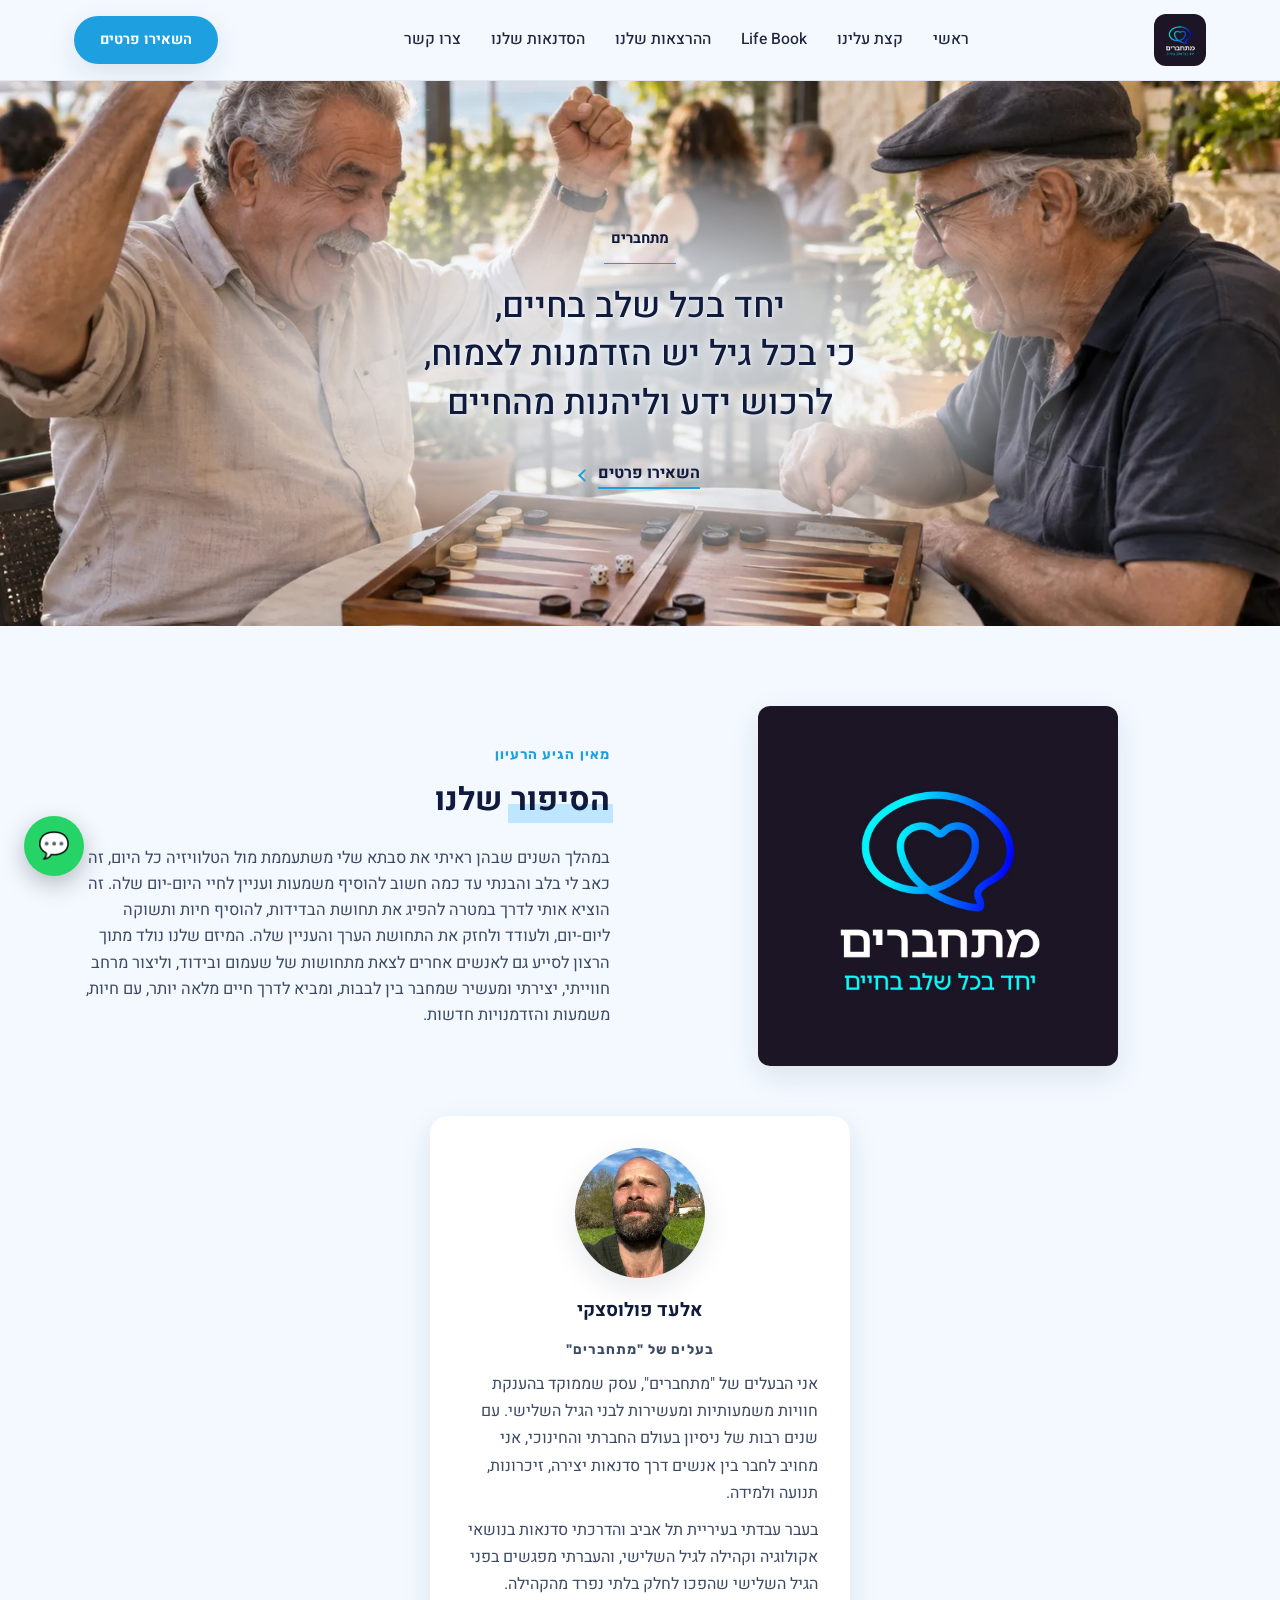
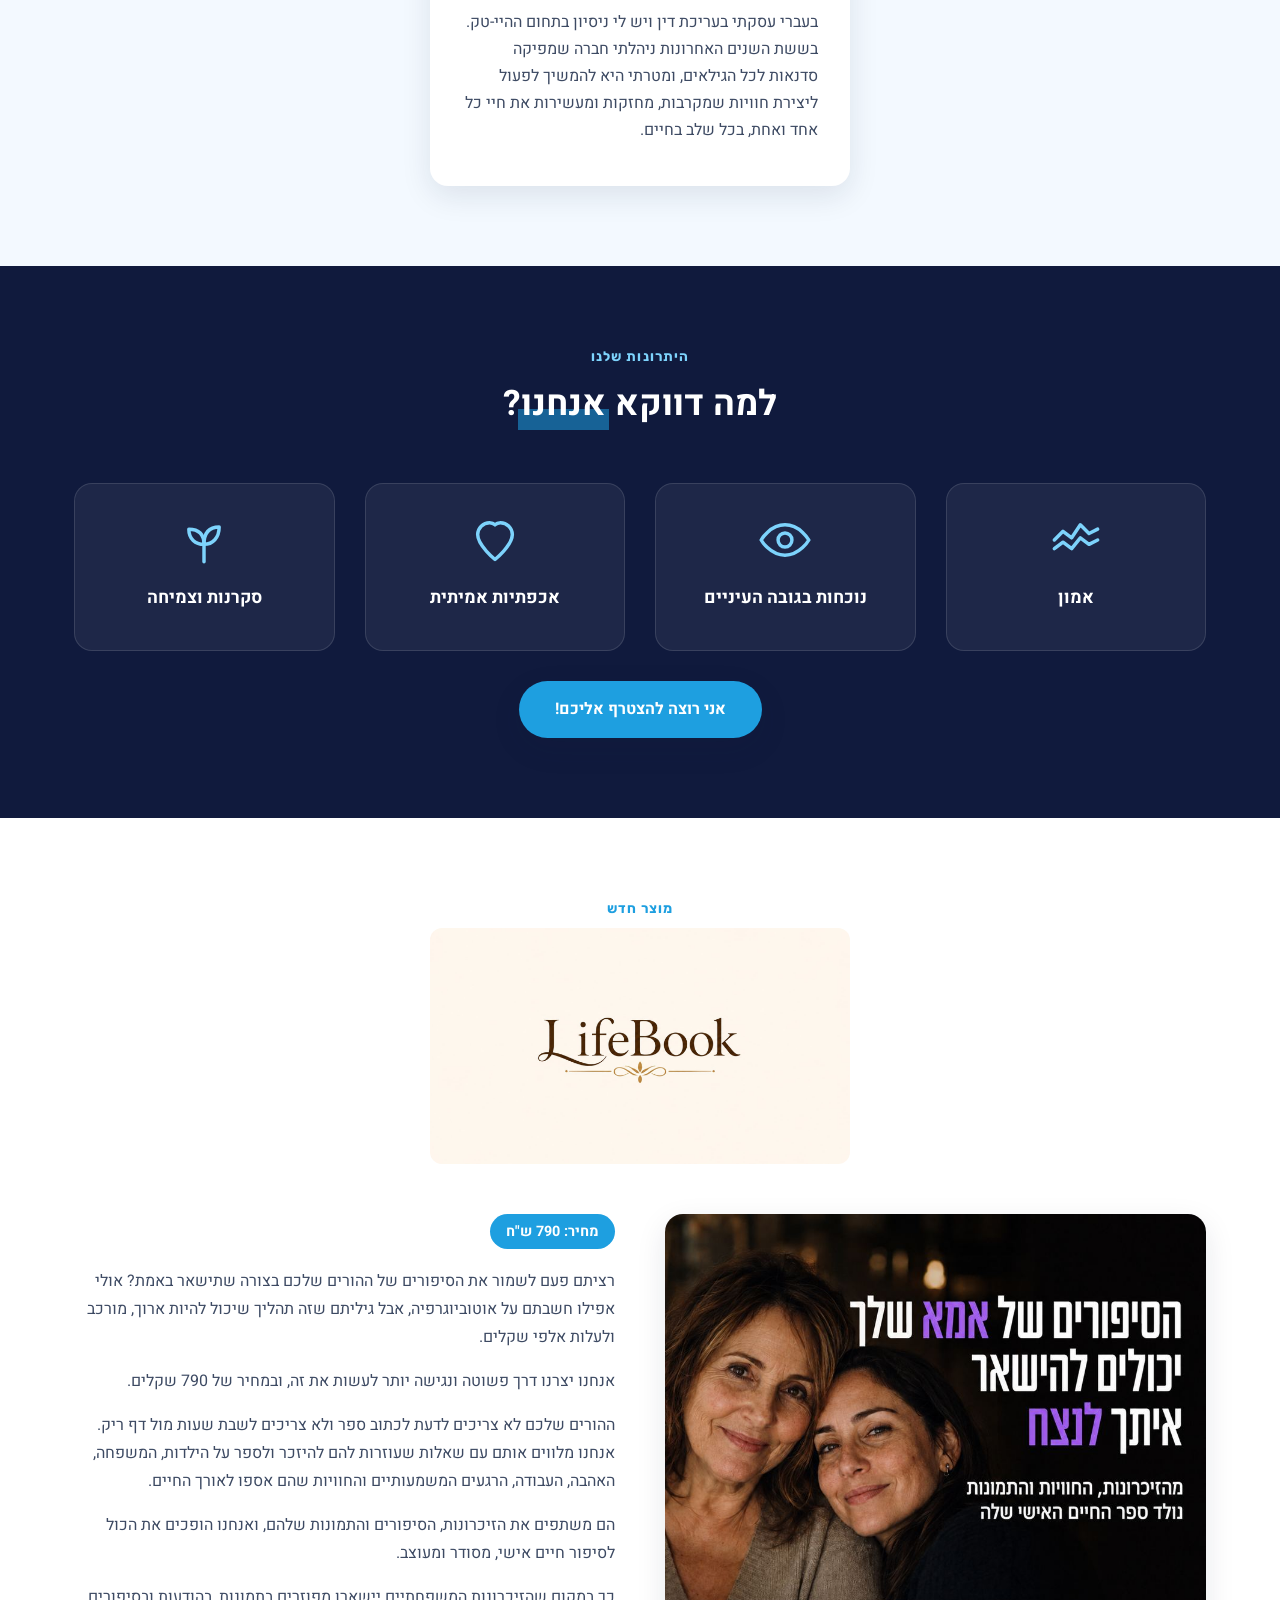
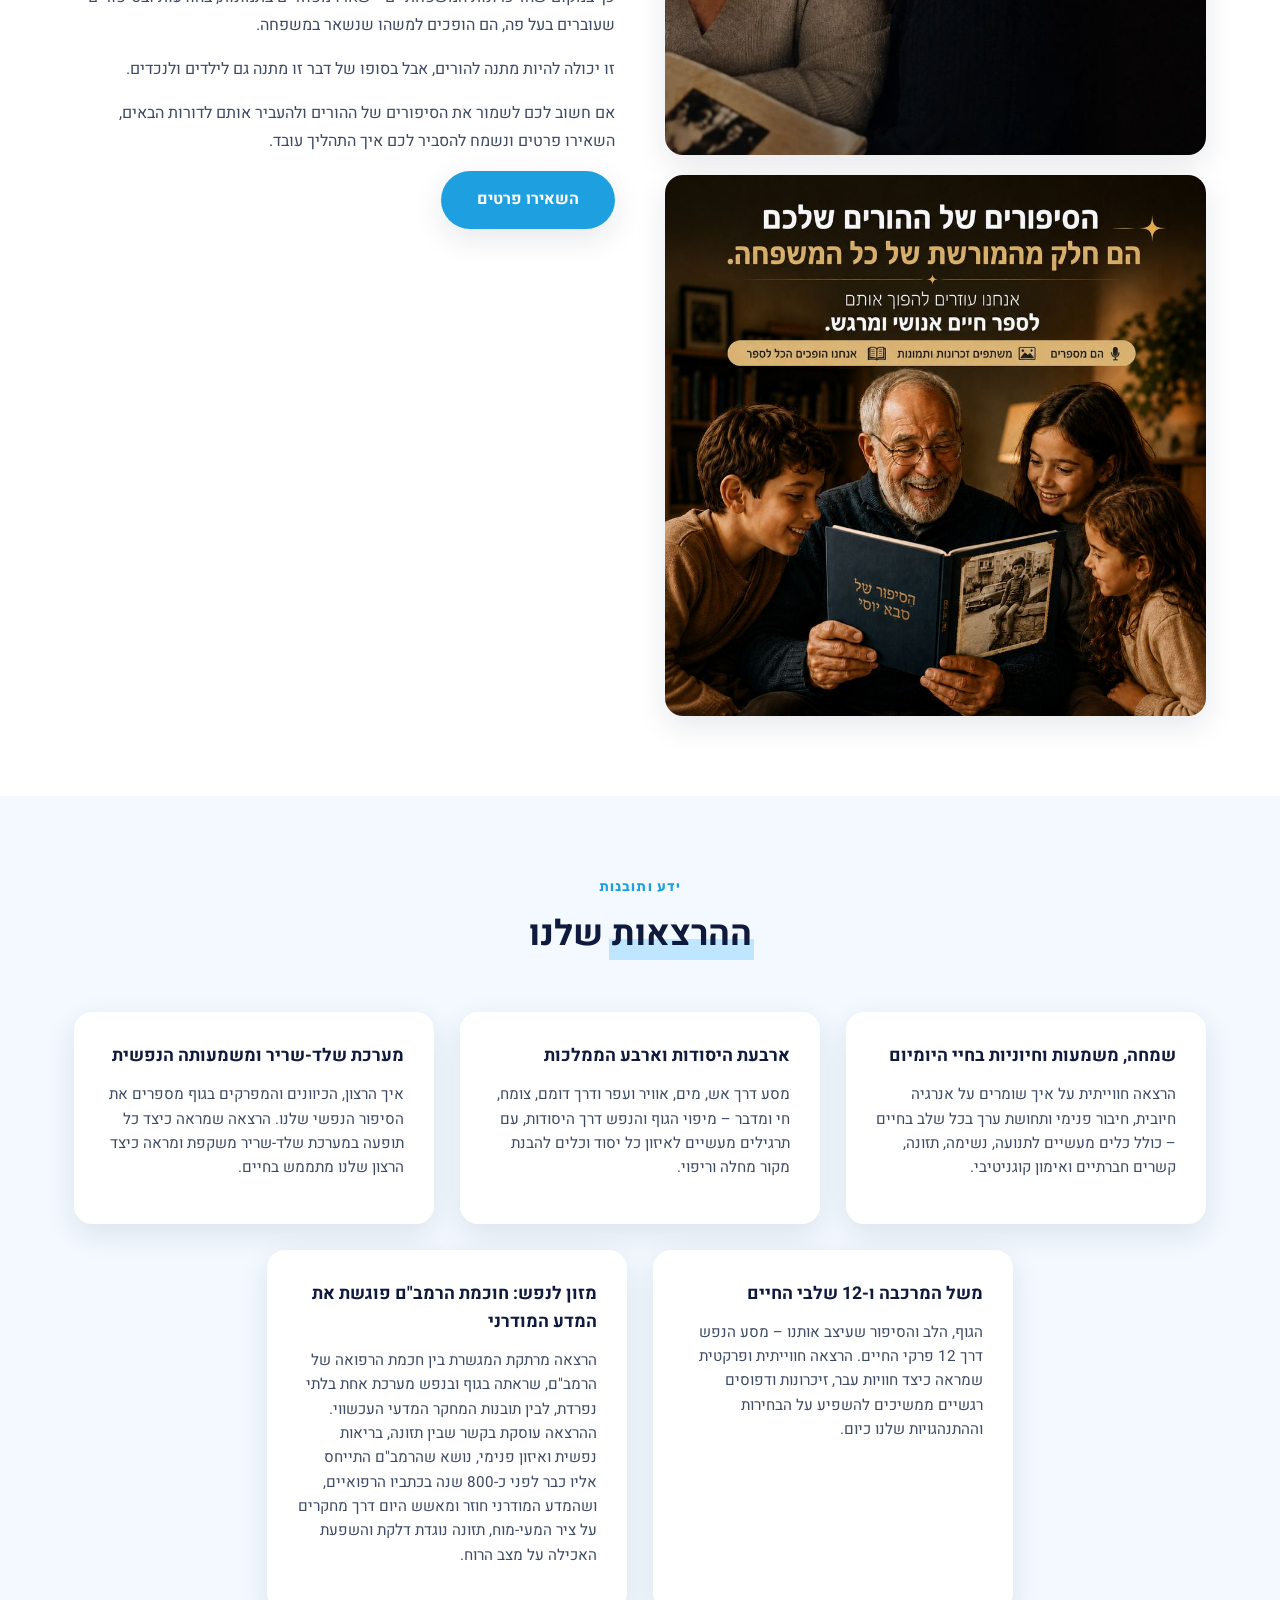
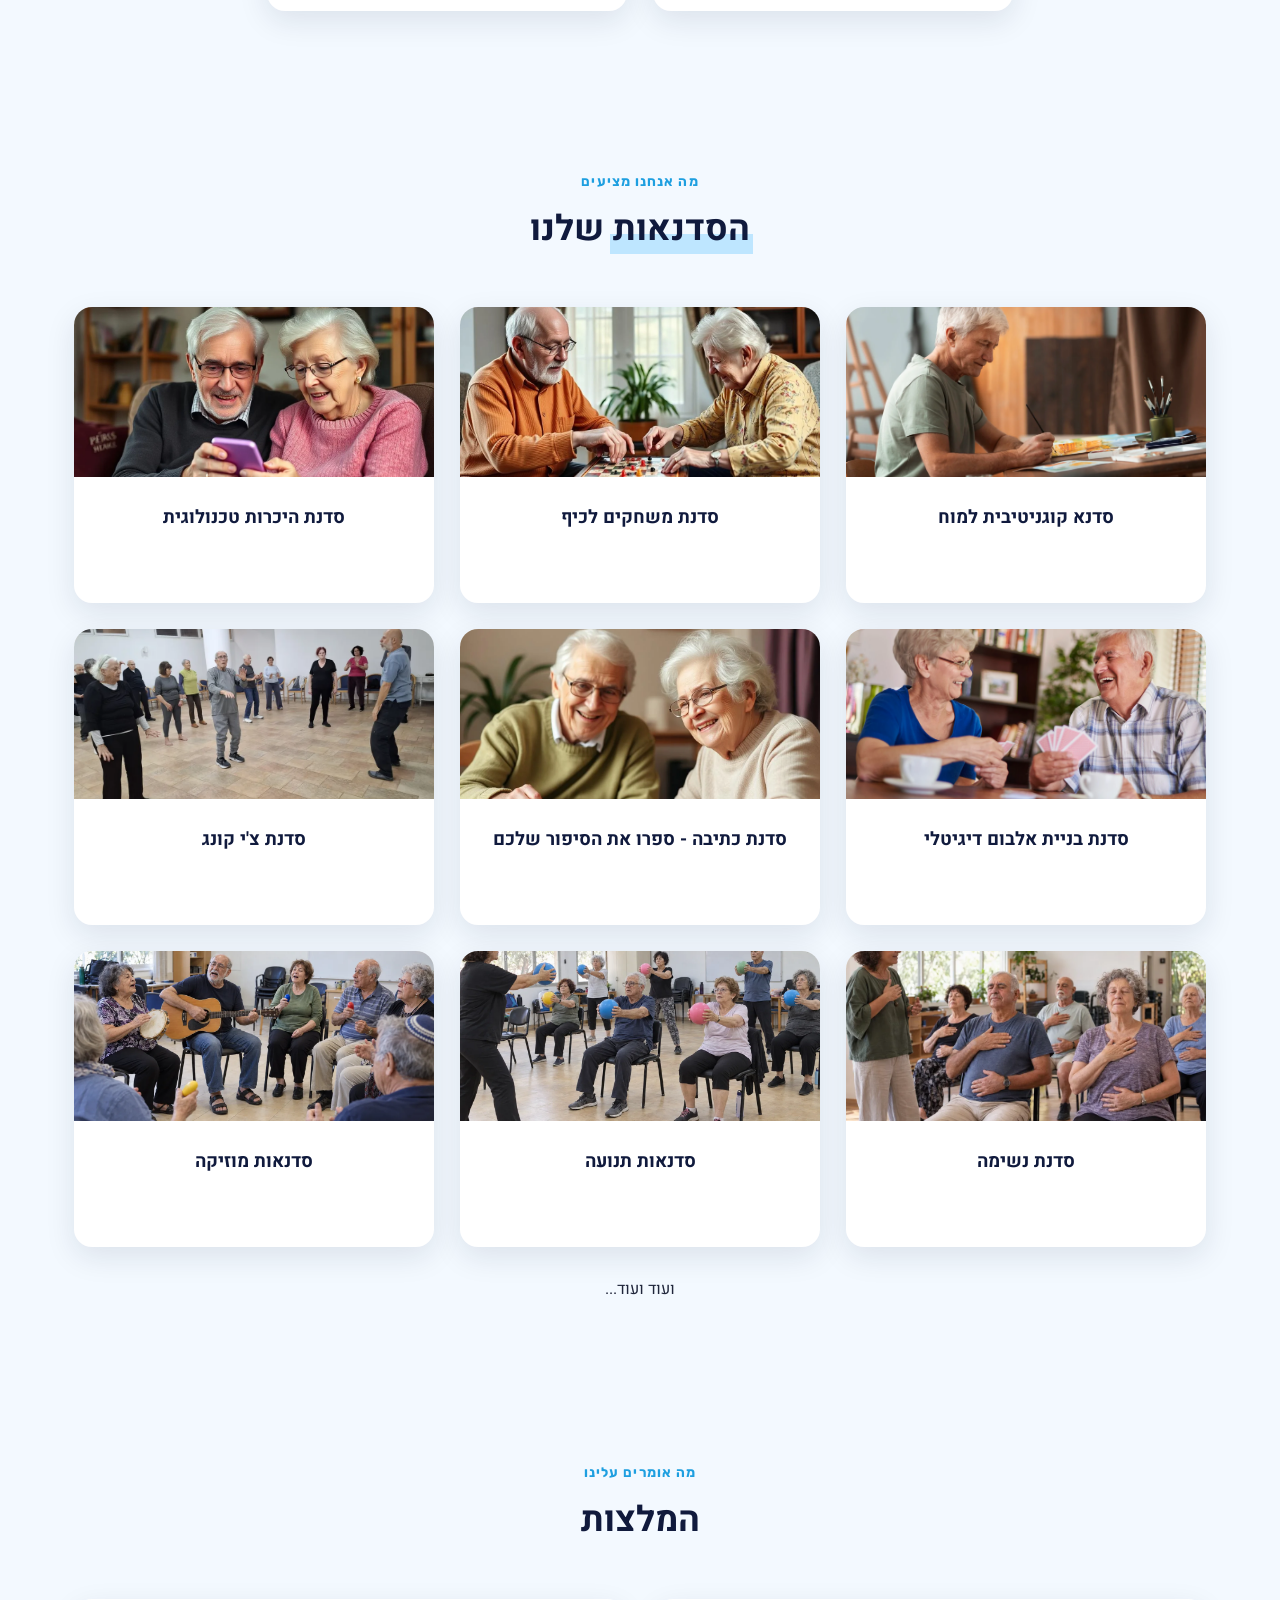
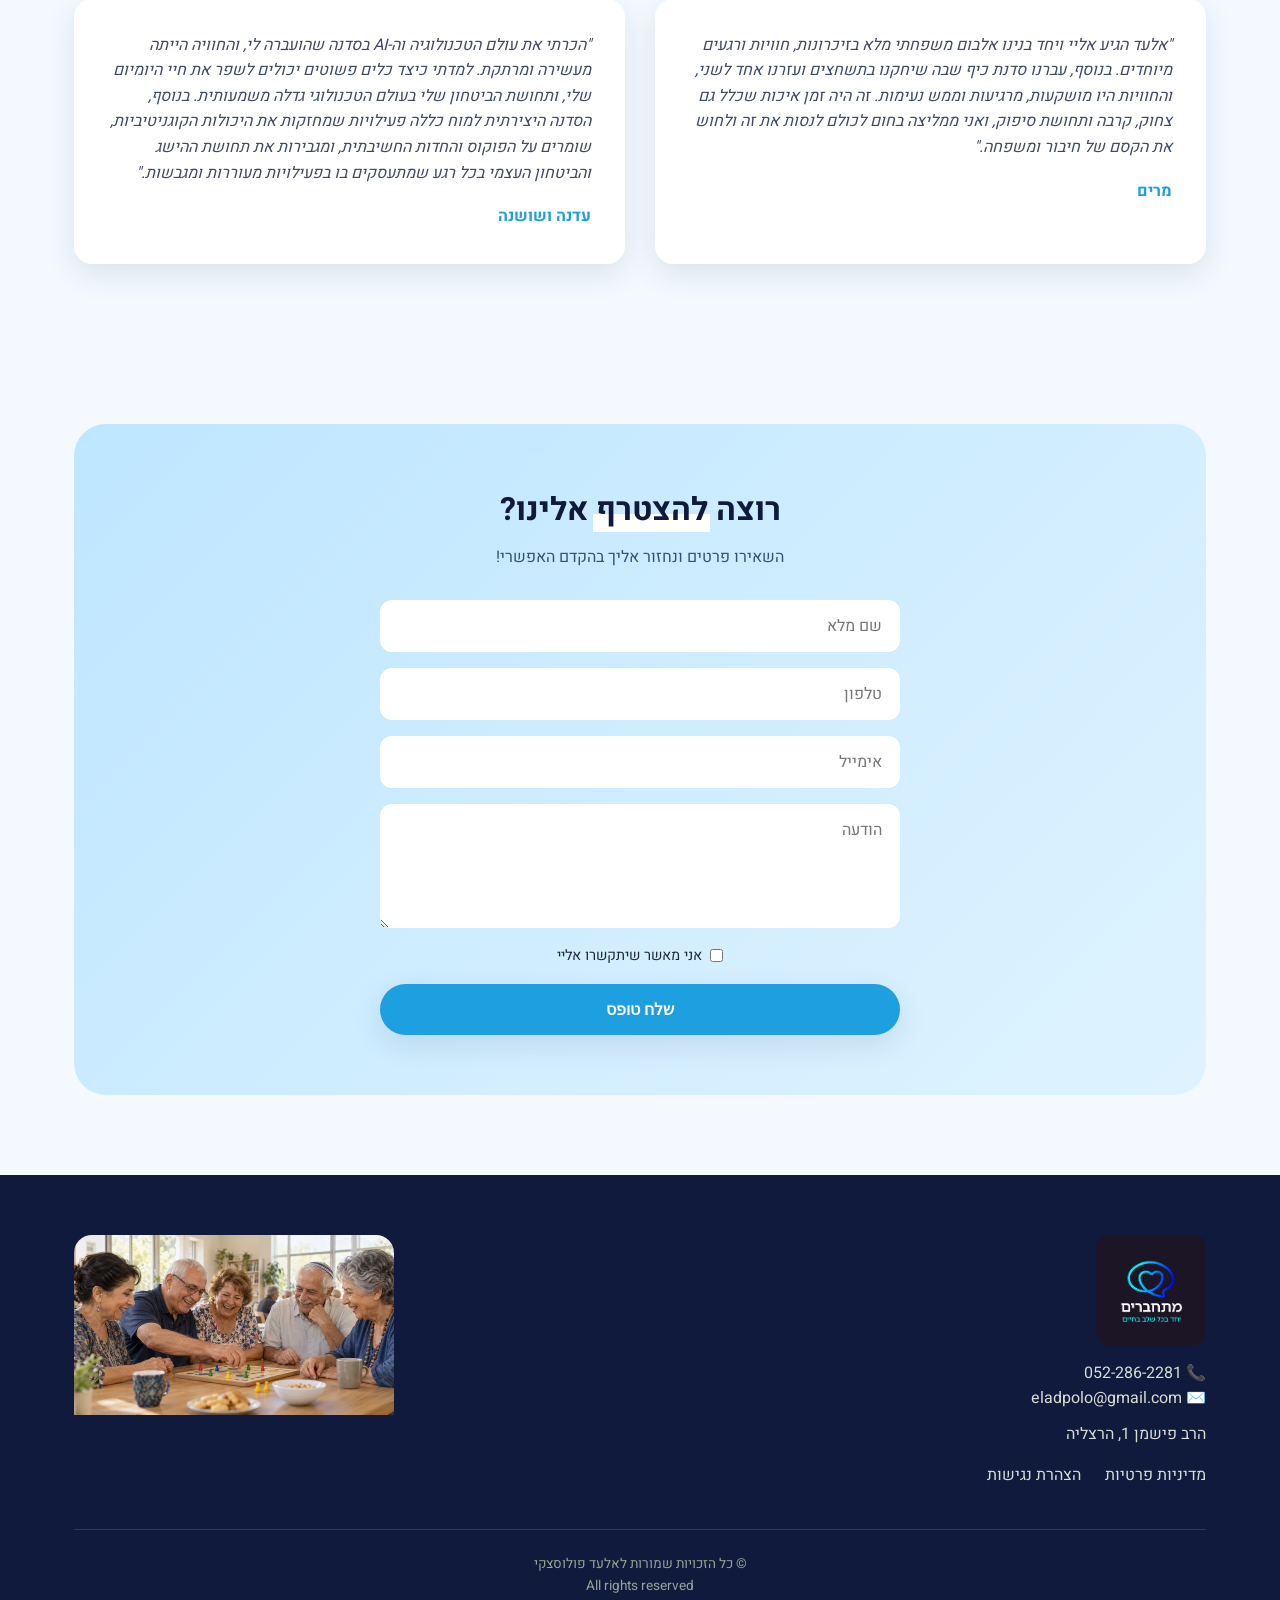
==== commit 08b70d29: "Preview: readable highlight in the dark section, new AI photos for movement and music Co-Authored-By" ====
--- a/index.html
+++ b/index.html
@@ -133,9 +133,9 @@
     content:"";
     position:absolute;
     z-index:-1;
-    inset:-54px -110px;
-    background:radial-gradient(ellipse at center, rgba(243,249,255,.92) 0%, rgba(243,249,255,.84) 38%, rgba(243,249,255,.58) 61%, rgba(243,249,255,.20) 76%, rgba(243,249,255,0) 92%);
-    filter:blur(7px);
+    inset:-22px -36px;
+    background:radial-gradient(ellipse at center, rgba(243,249,255,.84) 0%, rgba(243,249,255,.74) 36%, rgba(243,249,255,.46) 58%, rgba(243,249,255,.12) 74%, rgba(243,249,255,0) 88%);
+    filter:blur(5px);
     pointer-events:none;
   }
   .brand-label{font-size:.92rem;letter-spacing:normal;color:#101A3D;font-weight:700;margin-bottom:12px;}
@@ -145,7 +145,7 @@
   }
   .hero h2{
     font-size:2.18rem;margin:0 0 24px;line-height:1.4;color:#101A3D;font-weight:500;
-    text-wrap:balance;text-shadow:0 1px 12px rgba(243,249,255,.98);
+    text-wrap:balance;text-shadow:0 1px 10px rgba(243,249,255,.98), 0 0 3px rgba(243,249,255,1);
   }
   .hero-line{display:block;}
   .hero-nowrap{white-space:nowrap;}
@@ -162,7 +162,7 @@
   @media(max-width:640px){
     .hero{padding:80px 0 60px;}
     .hero-panel{padding:34px 12px;max-width:100%;}
-    .hero-panel::before{inset:-46px -30px;background:radial-gradient(ellipse at center, rgba(243,249,255,.95) 0%, rgba(243,249,255,.88) 44%, rgba(243,249,255,.62) 66%, rgba(243,249,255,.20) 82%, rgba(243,249,255,0) 96%);}
+    .hero-panel::before{inset:-24px -6px;background:radial-gradient(ellipse at center, rgba(243,249,255,.84) 0%, rgba(243,249,255,.74) 40%, rgba(243,249,255,.46) 62%, rgba(243,249,255,.12) 78%, rgba(243,249,255,0) 92%);}
     .brand-label{font-size:.82rem;}
     .hero-hairline{width:58px;margin-bottom:16px;}
     .hero h2{font-size:1.48rem;line-height:1.42;margin-bottom:20px;}
@@ -327,6 +327,9 @@
     content:"";position:absolute;z-index:-1;right:-.08em;left:-.08em;bottom:.08em;height:.58em;
     background:#BEE6FF;transform:scaleX(1);transform-origin:right center;
   }
+  .why-bg .heading-highlight{color:#fff;}
+  .why-bg .heading-highlight::before{background:rgba(30,159,224,.55);}
+  .contact-bg .heading-highlight::before{background:#fff;}
   html.motion-ready .reveal-item{
     opacity:0;transform:translateY(18px);filter:blur(4px);
     transition:opacity .8s cubic-bezier(.22,1,.36,1) var(--reveal-delay,0ms), transform .8s cubic-bezier(.22,1,.36,1) var(--reveal-delay,0ms), filter .8s cubic-bezier(.22,1,.36,1) var(--reveal-delay,0ms);
@@ -354,6 +357,8 @@
   }
   @media(prefers-reduced-motion: reduce){
     html{scroll-behavior:auto;}
+    .btn,.card{transition:none;}
+    .btn:hover,.card:hover{transform:none;}
     .hero-slide{transition:none;}
     .hero-slide.is-active{transform:none;}
     html.motion-ready .reveal-item,
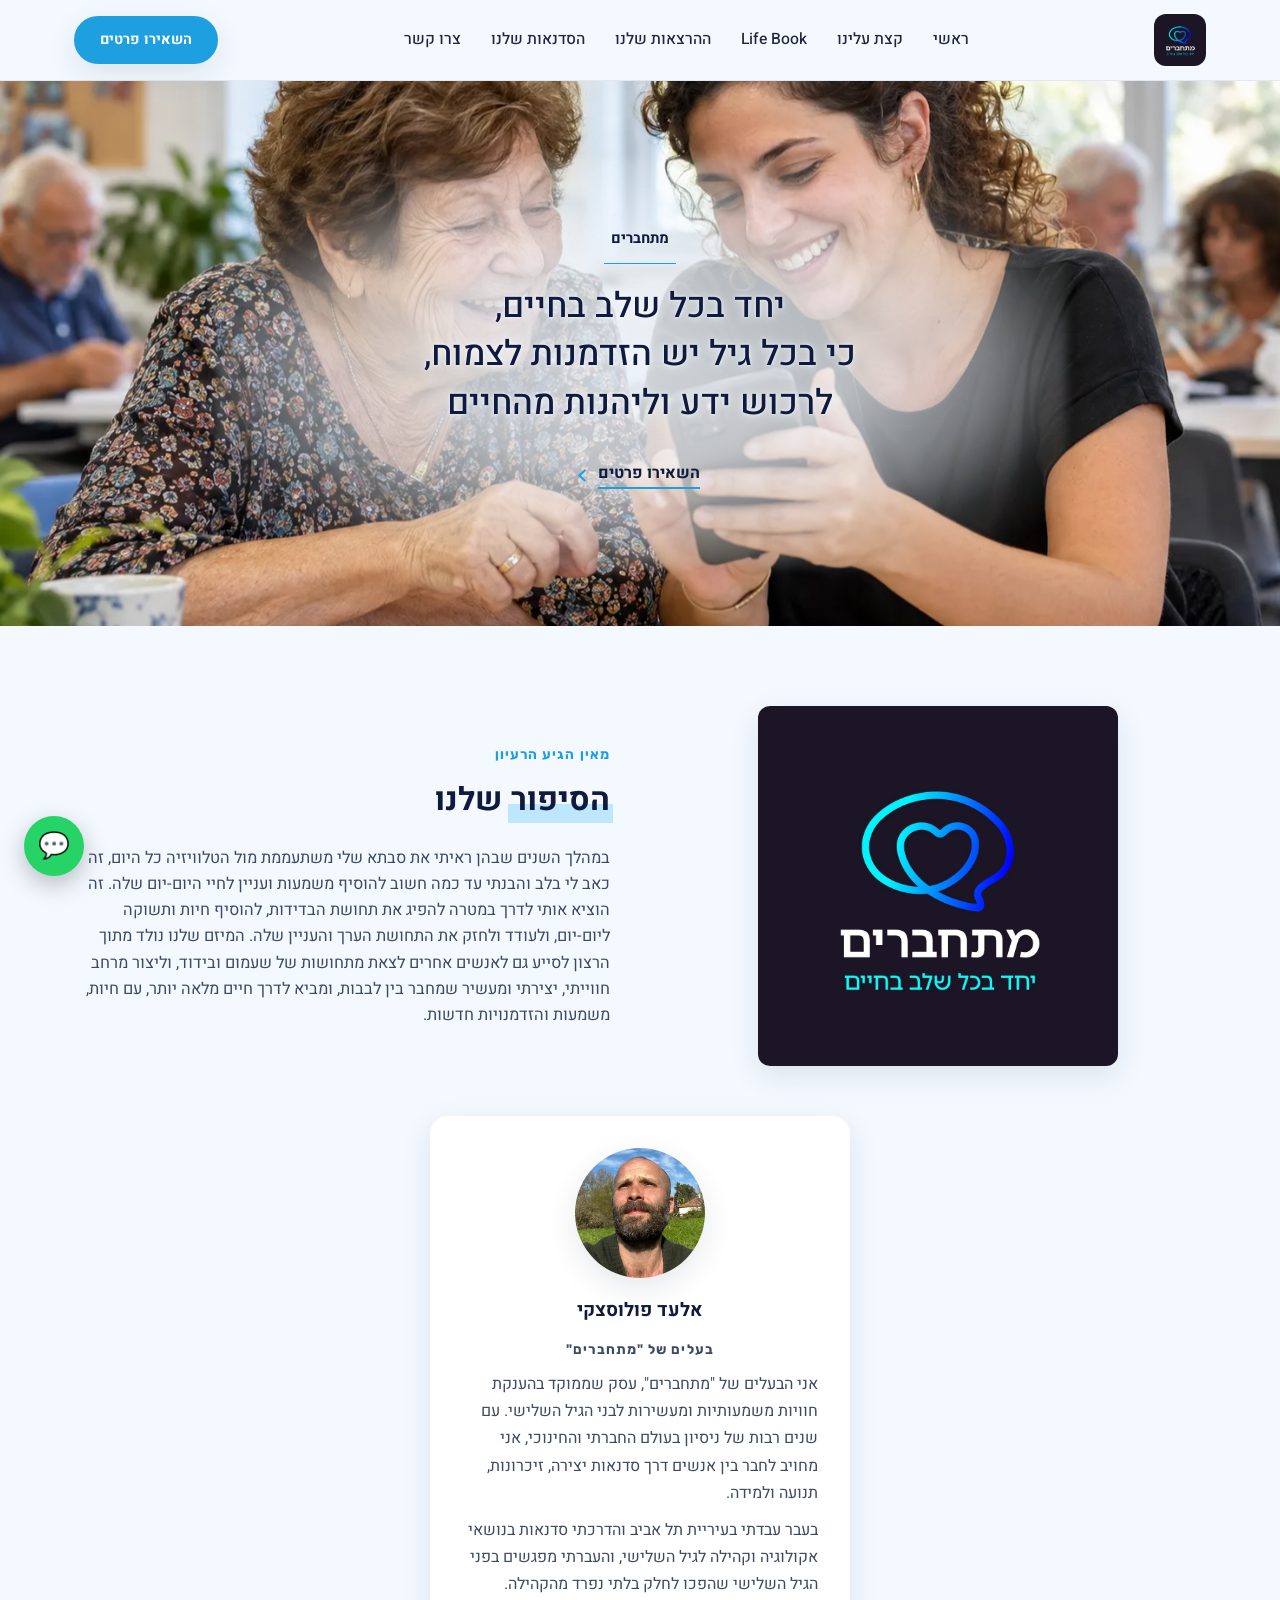
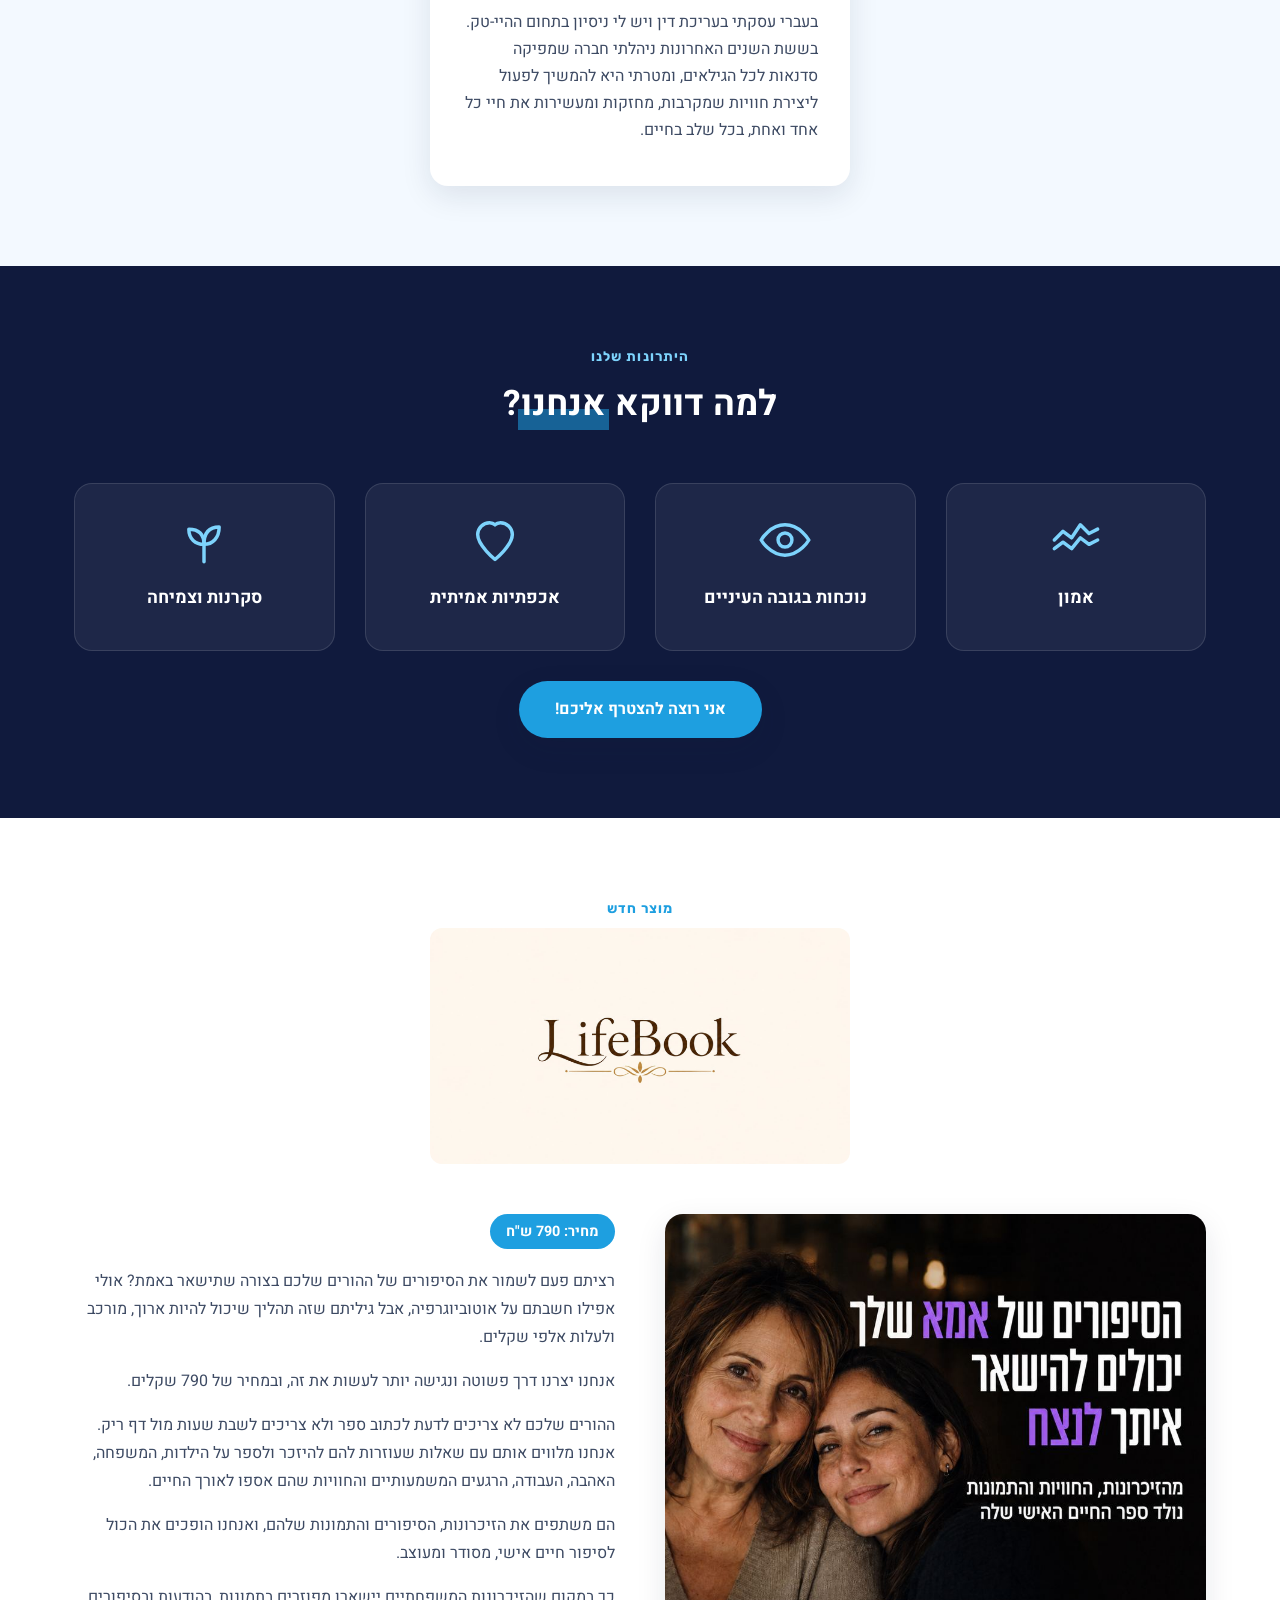
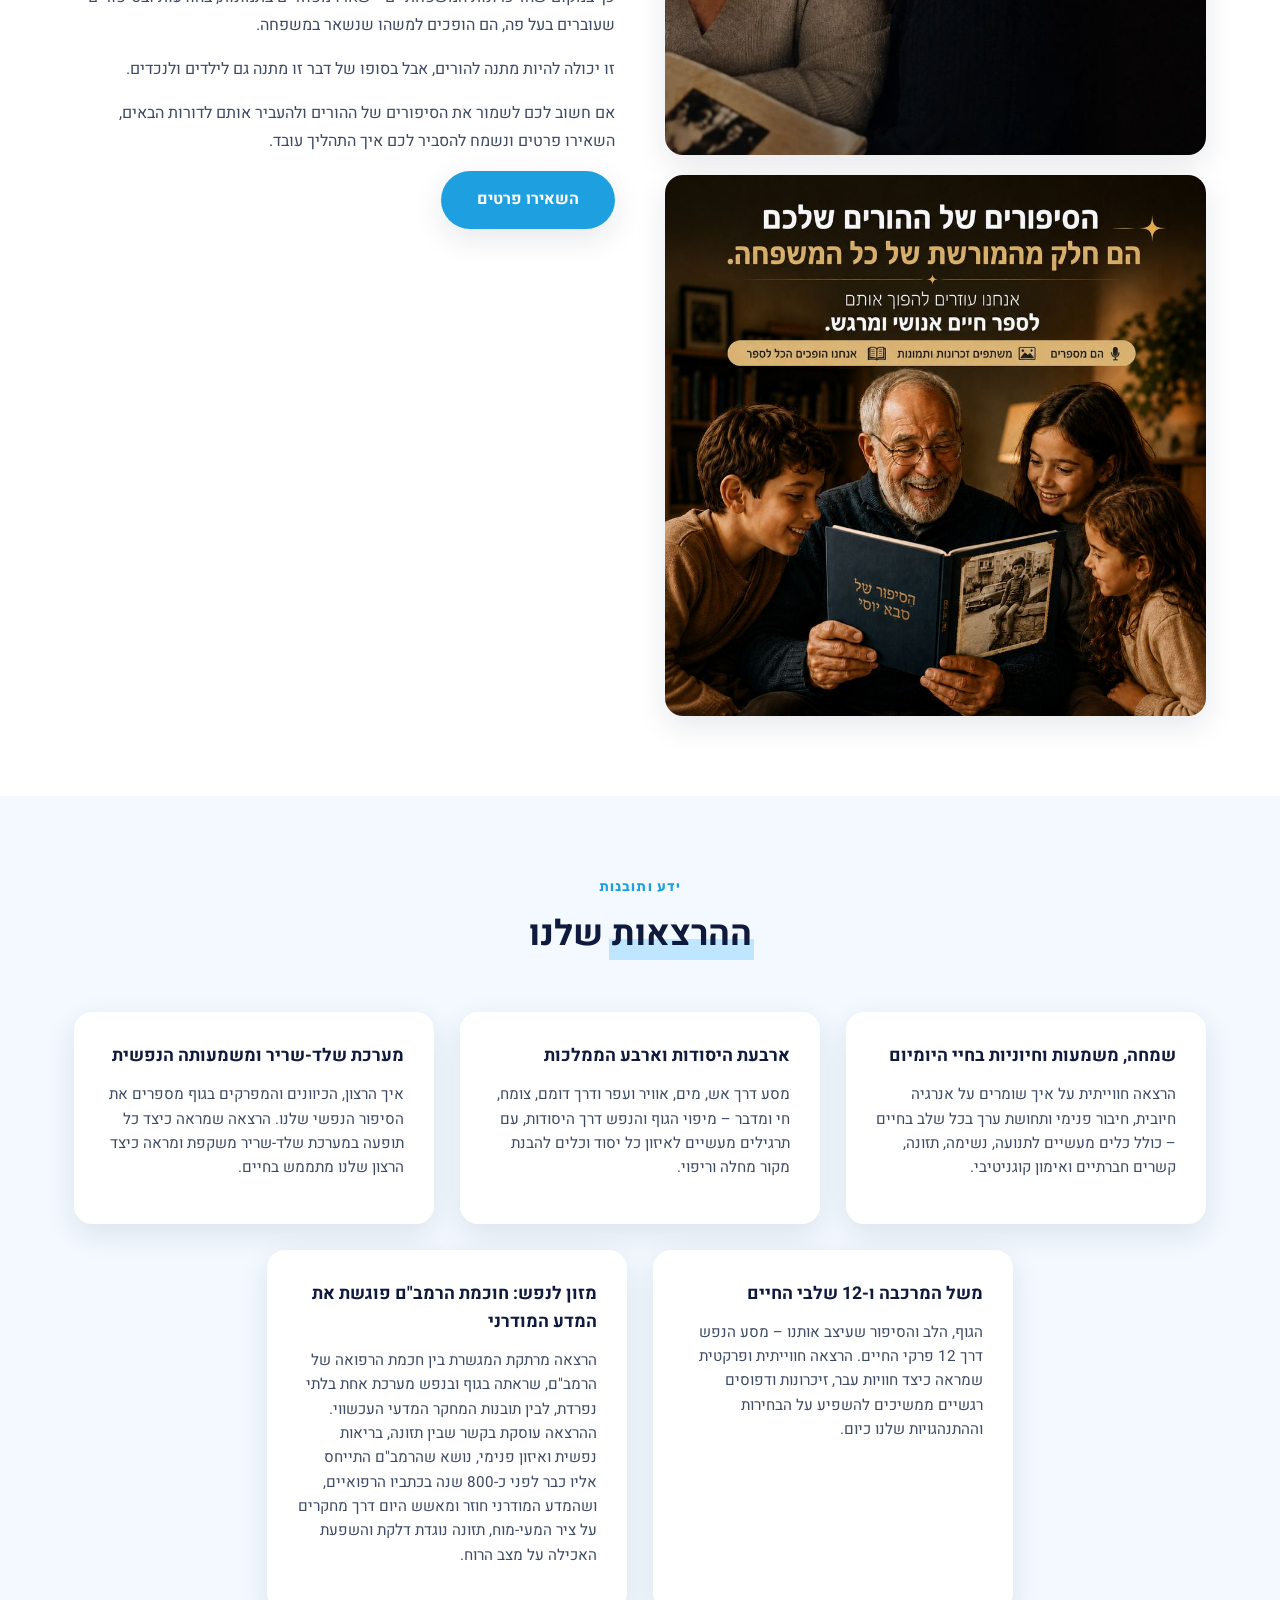
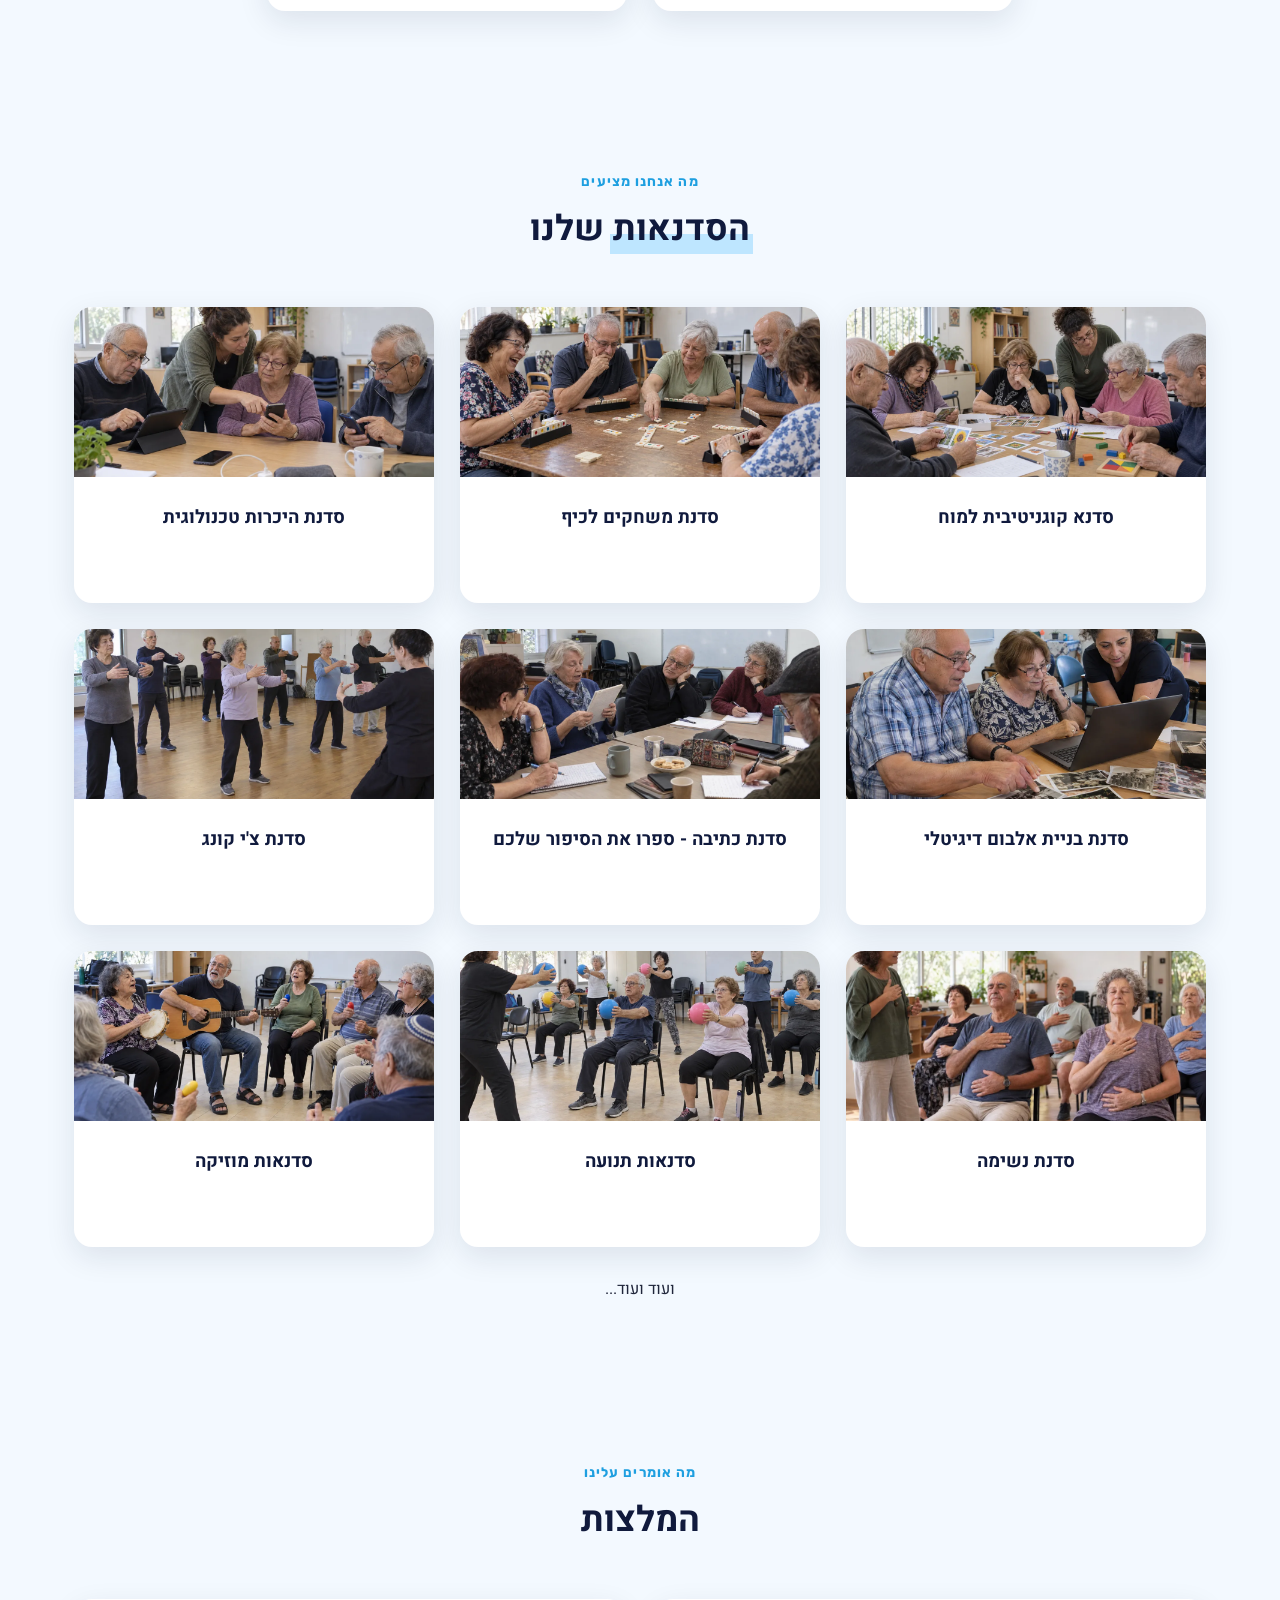
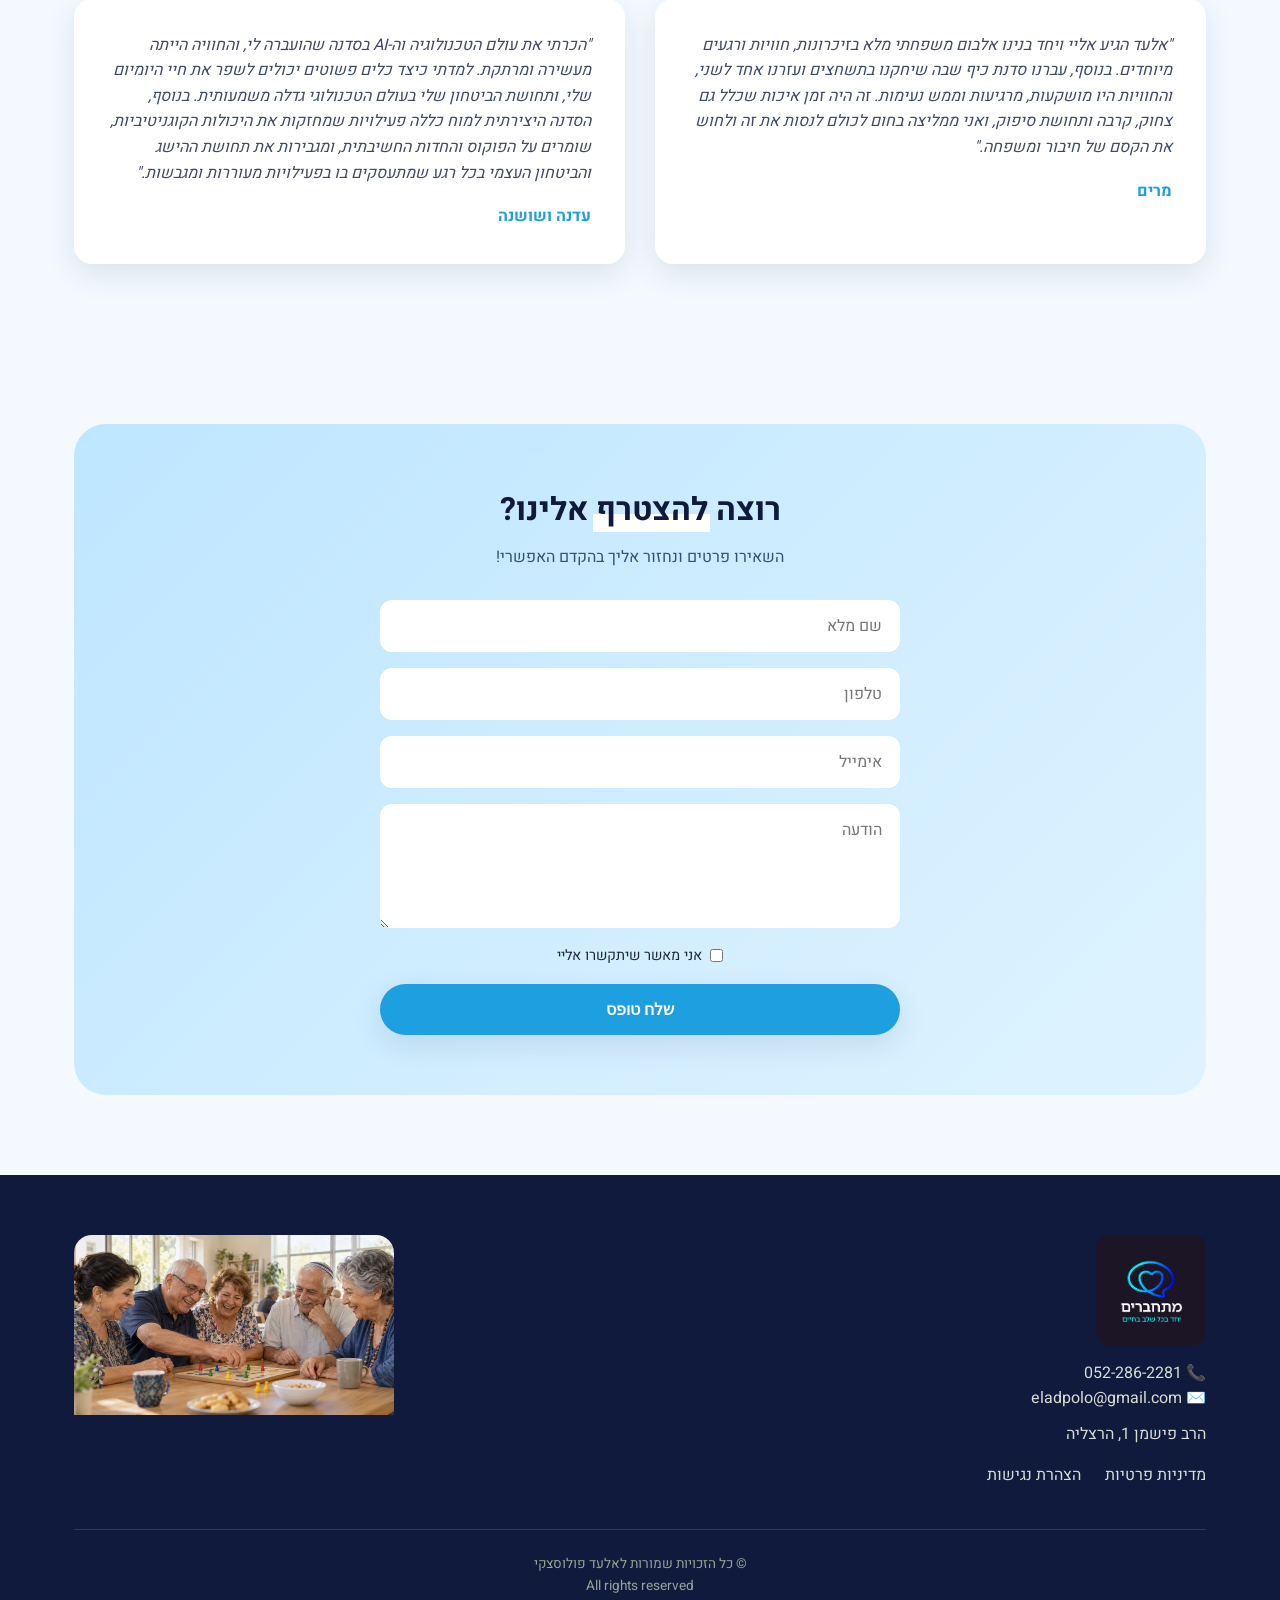
==== commit 574e2b21: "Preview: slow hero crossfade like MediGlow (5.5 s per photo, zoom kept while fading) Co-Authored-By:" ====
--- a/index.html
+++ b/index.html
@@ -117,9 +117,15 @@
   .hero-bg{position:absolute;inset:0;z-index:0;}
   .hero-slide{
     position:absolute;inset:0;opacity:0;transform:scale(1);
-    transition:opacity 1.4s ease-in-out, transform 8s ease-in-out;
-  }
-  .hero-slide.is-active{opacity:1;transform:scale(1.06);}
+    transition:opacity 1.4s cubic-bezier(.4,0,.2,1);
+  }
+  .hero-slide.is-active{opacity:1;}
+  html.hero-rotation-ready .hero-slide.is-active,
+  html.hero-rotation-ready .hero-slide.is-leaving{animation:hero-photo-zoom 8s ease-out both;}
+  @keyframes hero-photo-zoom{
+    from{transform:scale(1.015);}
+    to{transform:scale(1.085);}
+  }
   .hero-slide img{width:100%;height:100%;object-fit:cover;display:block;}
   .hero .container{position:relative;z-index:2;}
   .hero-panel{
@@ -359,8 +365,9 @@
     html{scroll-behavior:auto;}
     .btn,.card{transition:none;}
     .btn:hover,.card:hover{transform:none;}
-    .hero-slide{transition:none;}
-    .hero-slide.is-active{transform:none;}
+    .hero-slide{animation:none;transition:none;transform:none;}
+    html.hero-rotation-ready .hero-slide.is-active,
+    html.hero-rotation-ready .hero-slide.is-leaving{animation:none;transform:none;}
     html.motion-ready .reveal-item,
     html.motion-ready .hero-panel .brand-label,
     html.motion-ready .hero-panel .hero-hairline,
@@ -892,6 +899,9 @@
     if (reduceMotion) return;
 
     var current = 0;
+    var previousLeaving = null;
+
+    document.documentElement.classList.add('hero-rotation-ready');
 
     function isLoaded(slide){
       var img = slide.querySelector('img');
@@ -902,11 +912,14 @@
       var next = (current + 1) % slides.length;
       if (!isLoaded(slides[next])) return;
       slides[current].classList.remove('is-active');
+      slides[current].classList.add('is-leaving');
+      if (previousLeaving) previousLeaving.classList.remove('is-leaving');
+      previousLeaving = slides[current];
       slides[next].classList.add('is-active');
       current = next;
     }
 
-    setInterval(advance, 1500);
+    setInterval(advance, 5500);
   })();
 </script>
 
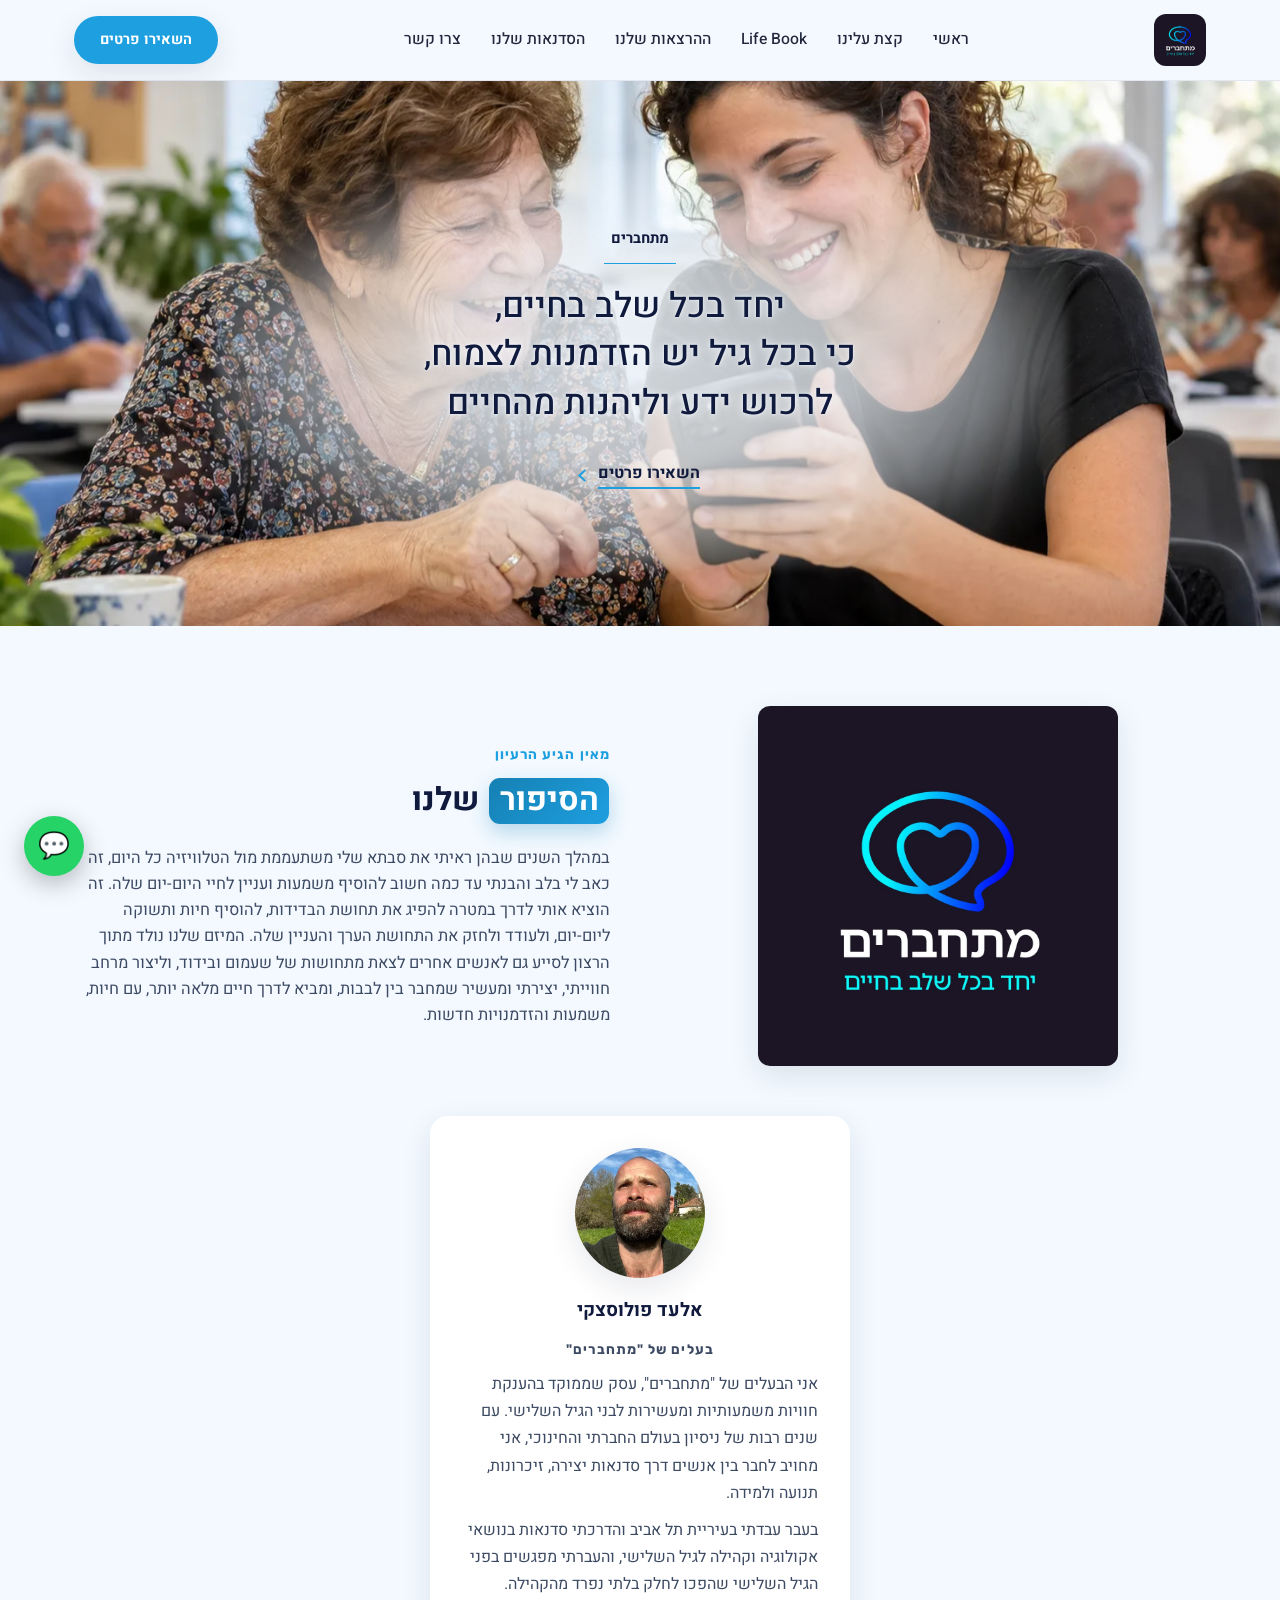
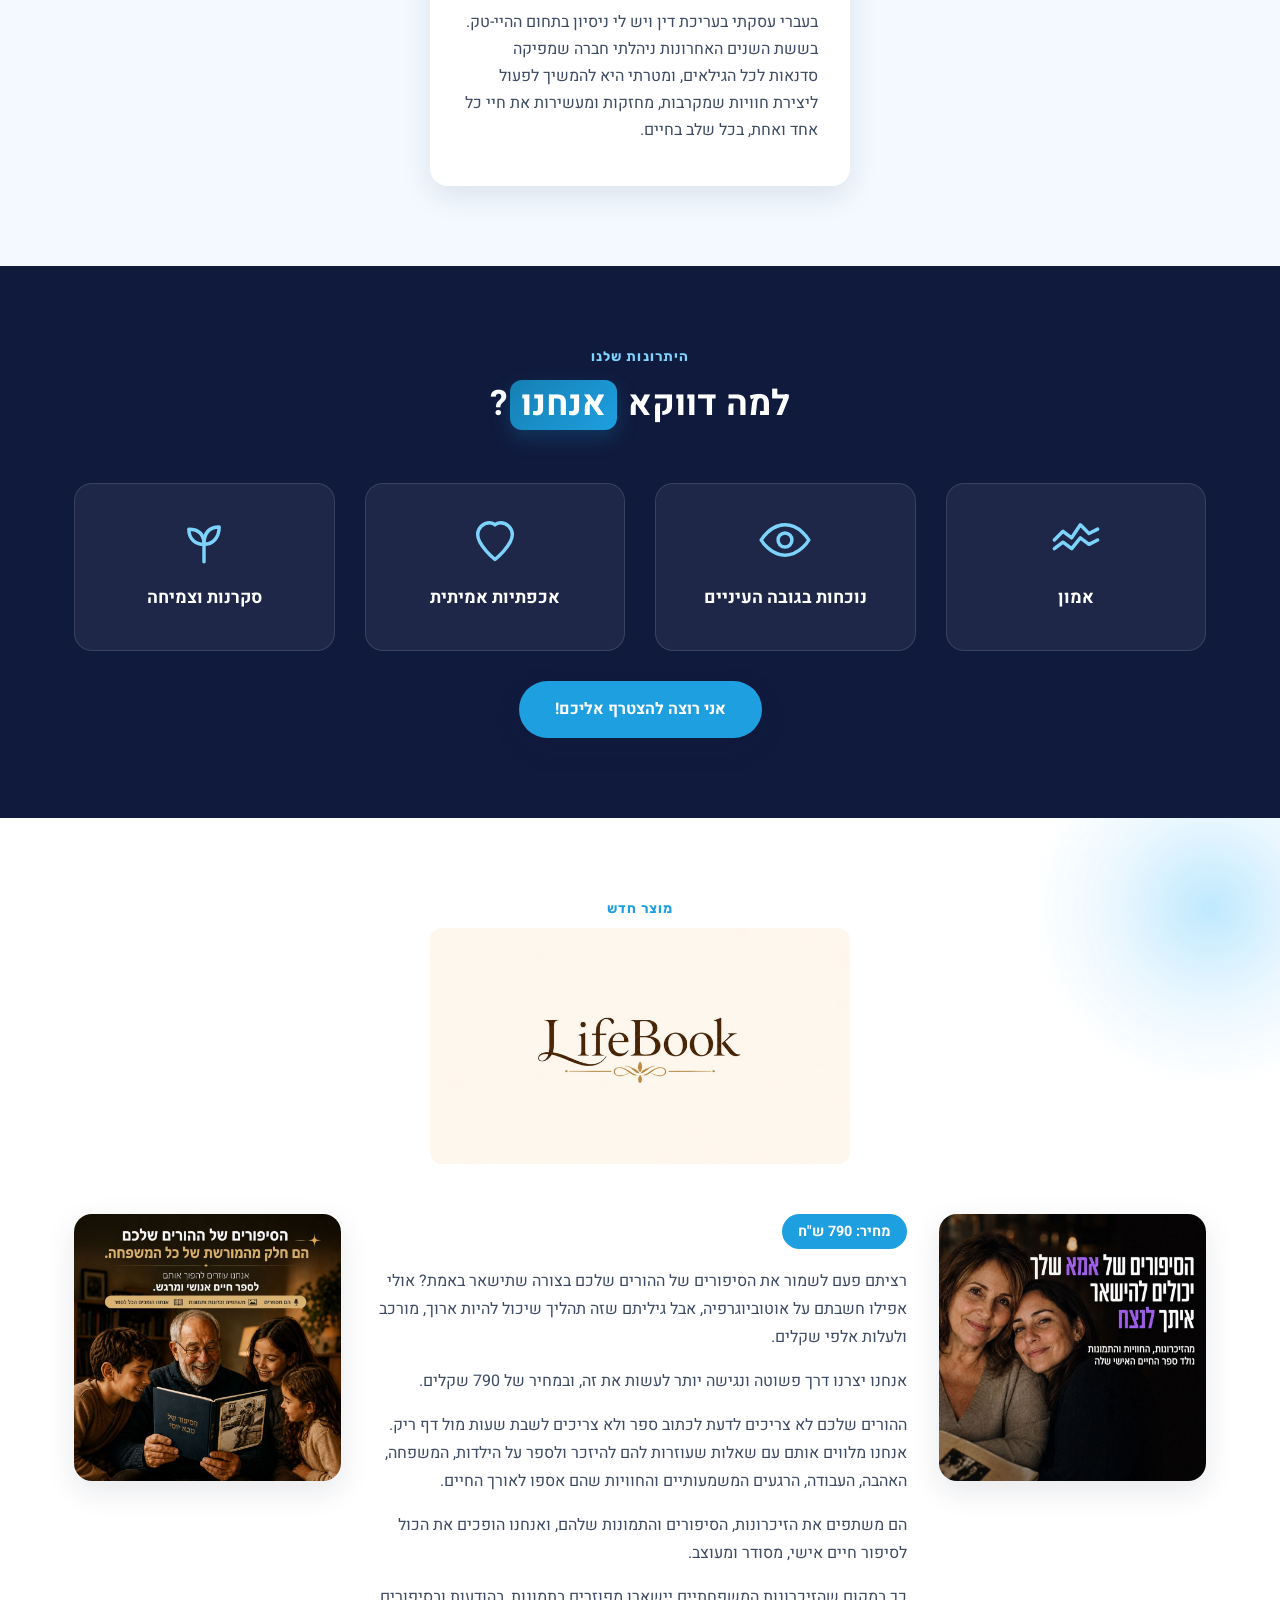
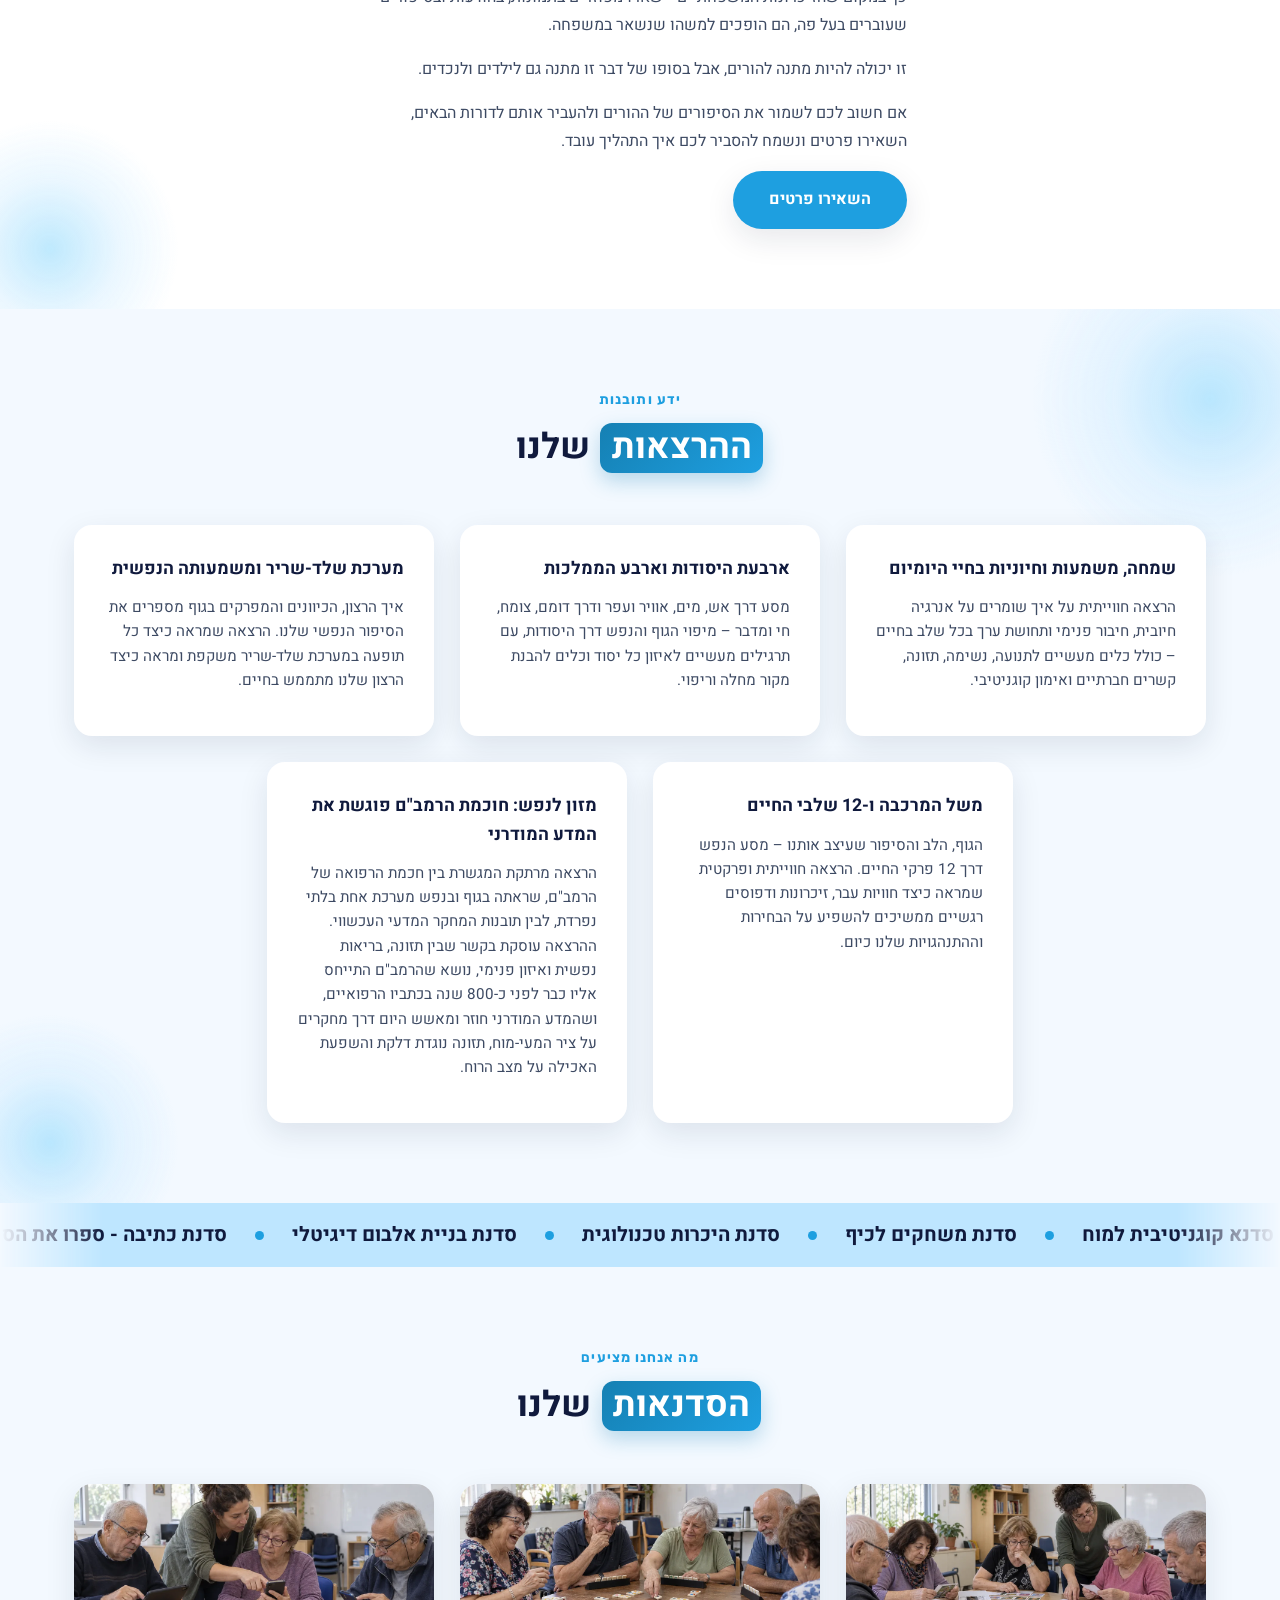
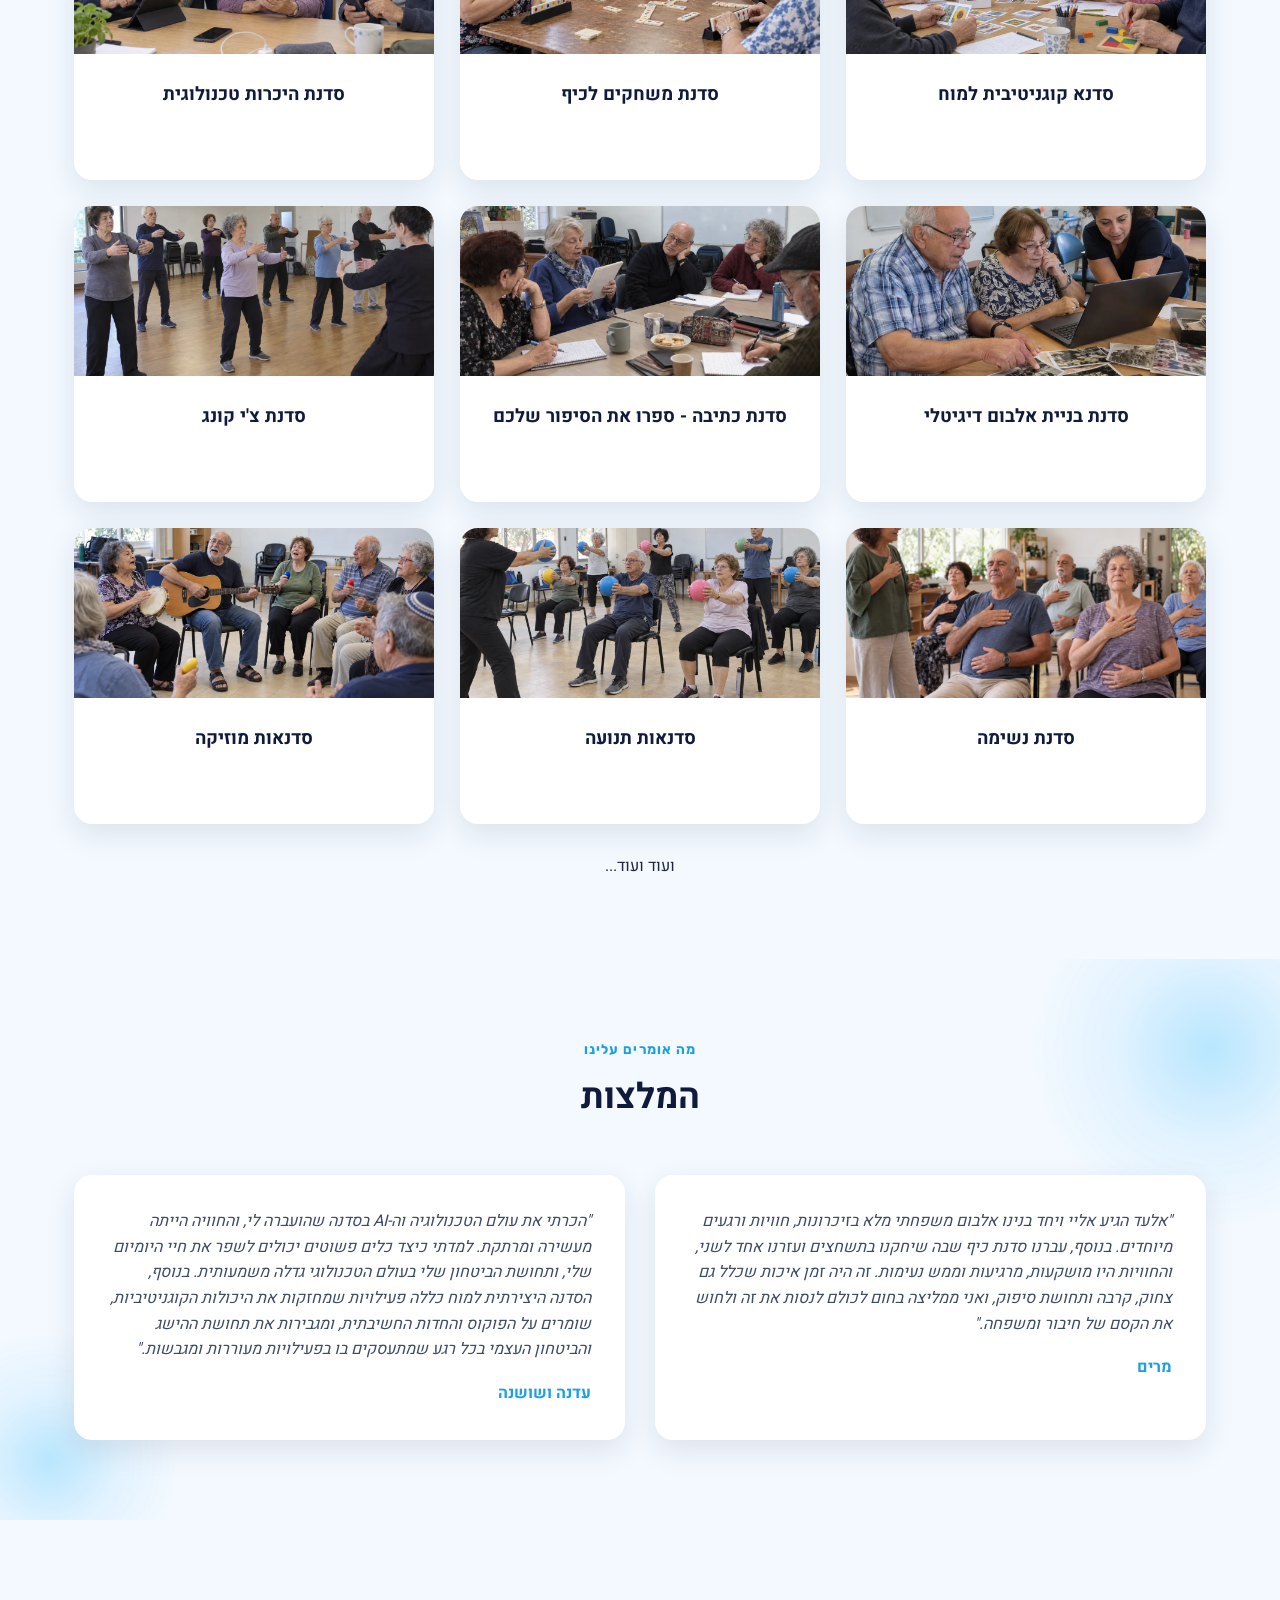
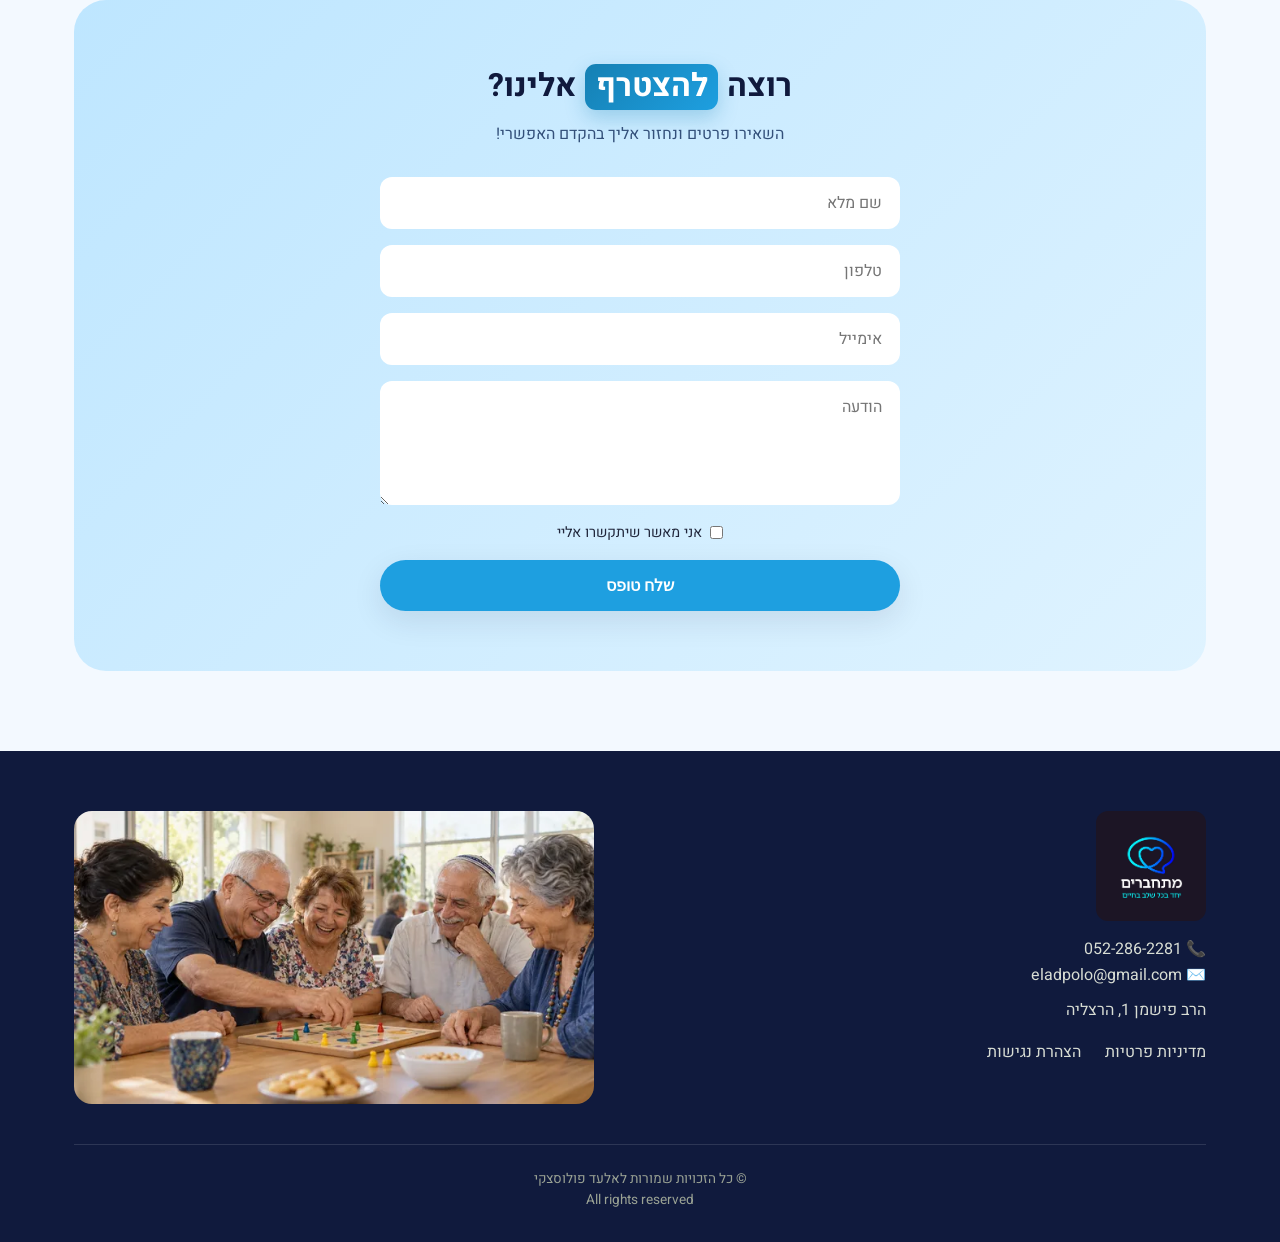
==== commit a3276bac: "Rounded highlight boxes, 25% slower reveals, bigger footer photo, LifeBook photos beside text, extra" ====
--- a/index.html
+++ b/index.html
@@ -285,7 +285,8 @@
   }
   footer a:hover{color:#fff;}
   .footer-links{display:flex;gap:24px;flex-wrap:wrap;}
-  .footer-img{border-radius:18px;overflow:hidden;max-width:320px;}
+  .footer-img{border-radius:18px;overflow:hidden;flex:0 1 520px;max-width:520px;}
+  .footer-img img{width:100%;height:auto;}
   .footer-bottom{
     border-top:1px solid rgba(255,255,255,.12);padding-top:24px;text-align:center;font-size:.85rem;color:#9aa294;
   }
@@ -321,6 +322,13 @@
   .lifebook-wrap{display:grid;grid-template-columns:1fr 1fr;gap:50px;align-items:start;}
   @media(max-width:800px){.lifebook-wrap{grid-template-columns:1fr;}}
   .lifebook-images{display:grid;gap:20px;}
+  @media(min-width:1024px){
+    .lifebook-wrap{grid-template-columns:minmax(0,1fr) minmax(0,2fr) minmax(0,1fr);gap:32px;}
+    .lifebook-images{display:contents;}
+    .lifebook-images img:first-child{grid-column:1;grid-row:1;}
+    .lifebook-text{grid-column:2;grid-row:1;}
+    .lifebook-images img:last-child{grid-column:3;grid-row:1;}
+  }
   .lifebook-images img{border-radius:18px;box-shadow:var(--shadow);}
   .lifebook-text p{color:#3d4a63;margin-bottom:16px;line-height:1.75;}
   .lifebook-price{display:inline-block;background:var(--terracotta);color:#fff;padding:6px 16px;border-radius:20px;font-weight:700;font-size:.9rem;margin-bottom:18px;}
@@ -328,36 +336,42 @@
   @media(max-width:640px){#lifebook h2 img{max-width:80%;}}
 
   /* MOTION */
-  .heading-highlight{position:relative;display:inline-block;z-index:0;color:var(--forest);}
+  .heading-highlight{
+    position:relative;display:inline-block;z-index:0;color:#fff;
+    line-height:1.25;padding:.06em .32em .12em;margin:0 .04em;border-radius:.34em;
+  }
   .heading-highlight::before{
-    content:"";position:absolute;z-index:-1;right:-.08em;left:-.08em;bottom:.08em;height:.58em;
-    background:#BEE6FF;transform:scaleX(1);transform-origin:right center;
-  }
-  .why-bg .heading-highlight{color:#fff;}
-  .why-bg .heading-highlight::before{background:rgba(30,159,224,.55);}
-  .contact-bg .heading-highlight::before{background:#fff;}
+    content:"";position:absolute;z-index:-1;inset:0;border-radius:inherit;
+    background:linear-gradient(135deg,#1580B3 0%,#1E9FE0 100%);box-shadow:0 8px 20px rgba(21,128,179,.28);
+    transform:scaleX(1);transform-origin:right center;
+  }
   html.motion-ready .reveal-item{
-    opacity:0;transform:translateY(18px);filter:blur(4px);
-    transition:opacity .8s cubic-bezier(.22,1,.36,1) var(--reveal-delay,0ms), transform .8s cubic-bezier(.22,1,.36,1) var(--reveal-delay,0ms), filter .8s cubic-bezier(.22,1,.36,1) var(--reveal-delay,0ms);
+    opacity:0;transform:translateY(24px);filter:blur(4px);
+    transition:opacity 1s cubic-bezier(.22,1,.36,1) var(--reveal-delay,0ms), transform 1s cubic-bezier(.22,1,.36,1) var(--reveal-delay,0ms), filter 1s cubic-bezier(.22,1,.36,1) var(--reveal-delay,0ms);
     will-change:opacity,transform,filter;
   }
   html.motion-ready .reveal-item.is-revealed{opacity:1;transform:translateY(0);filter:blur(0);will-change:auto;}
+  html.motion-ready .heading-highlight{color:var(--forest);}
+  html.motion-ready .why-bg .heading-highlight{color:#fff;}
   html.motion-ready .heading-highlight::before{transform:scaleX(0);}
+  html.motion-ready .reveal-item.is-revealed .heading-highlight{
+    color:#fff;transition:color .35s ease calc(var(--reveal-delay,0ms) + 640ms);
+  }
   html.motion-ready .reveal-item.is-revealed .heading-highlight::before{
-    transform:scaleX(1);transition:transform .52s cubic-bezier(.22,1,.36,1) calc(var(--reveal-delay,0ms) + 380ms);
+    transform:scaleX(1);transition:transform .65s cubic-bezier(.22,1,.36,1) calc(var(--reveal-delay,0ms) + 475ms);
   }
   html.motion-ready .hero-panel .brand-label,
   html.motion-ready .hero-panel .hero-hairline,
   html.motion-ready .hero-panel .hero-word,
   html.motion-ready .hero-panel .hero-link{
-    opacity:0;filter:blur(4px);transform:translateY(8px);
+    opacity:0;filter:blur(4px);transform:translateY(11px);
   }
   html.motion-ready .hero-panel .hero-hairline{transform:scaleX(0);filter:none;}
   html.motion-ready .hero-panel .hero-word{display:inline-block;}
-  html.motion-ready.hero-intro-started .hero-panel .brand-label{opacity:1;filter:blur(0);transform:translateY(0);transition:opacity .5s ease-out .08s, filter .5s ease-out .08s, transform .5s ease-out .08s;}
-  html.motion-ready.hero-intro-started .hero-panel .hero-hairline{opacity:1;transform:scaleX(1);transition:opacity .5s ease-out .28s, transform .58s cubic-bezier(.22,1,.36,1) .28s;}
-  html.motion-ready.hero-intro-started .hero-panel .hero-word{opacity:1;filter:blur(0);transform:translateY(0);transition:opacity .5s ease-out var(--word-delay), filter .5s ease-out var(--word-delay), transform .5s ease-out var(--word-delay);}
-  html.motion-ready.hero-intro-started .hero-panel .hero-link{opacity:1;filter:blur(0);transform:translateY(0);transition:opacity .55s ease-out 2.08s, filter .55s ease-out 2.08s, transform .55s ease-out 2.08s;}
+  html.motion-ready.hero-intro-started .hero-panel .brand-label{opacity:1;filter:blur(0);transform:translateY(0);transition:opacity .625s ease-out .1s, filter .625s ease-out .1s, transform .625s ease-out .1s;}
+  html.motion-ready.hero-intro-started .hero-panel .hero-hairline{opacity:1;transform:scaleX(1);transition:opacity .625s ease-out .35s, transform .725s cubic-bezier(.22,1,.36,1) .35s;}
+  html.motion-ready.hero-intro-started .hero-panel .hero-word{opacity:1;filter:blur(0);transform:translateY(0);transition:opacity .625s ease-out var(--word-delay), filter .625s ease-out var(--word-delay), transform .625s ease-out var(--word-delay);}
+  html.motion-ready.hero-intro-started .hero-panel .hero-link{opacity:1;filter:blur(0);transform:translateY(0);transition:opacity .69s ease-out 2.6s, filter .69s ease-out 2.6s, transform .69s ease-out 2.6s;}
   @media(hover:hover){
     html.motion-ready .card.reveal-item.is-revealed:hover{transform:translateY(-6px);}
   }
@@ -374,6 +388,7 @@
     html.motion-ready .hero-panel .hero-word,
     html.motion-ready .hero-panel .hero-link{opacity:1;transform:none;filter:none;transition:none;}
     html.motion-ready .heading-highlight::before{transform:scaleX(1);transition:none;}
+    html.motion-ready .heading-highlight{color:#fff;transition:none;}
   }
 
   .whatsapp-float{
@@ -382,6 +397,7 @@
     box-shadow:0 8px 24px rgba(0,0,0,.25);font-size:1.6rem;z-index:200;
   }
 </style>
+<link rel="stylesheet" href="assets/motion-extra.css">
 </head>
 <body>
 
@@ -832,13 +848,13 @@
 
     splitWords(heroHeading);
     document.querySelectorAll('.hero-word').forEach(function(word, index){
-      word.style.setProperty('--word-delay', (460 + index * 82) + 'ms');
+      word.style.setProperty('--word-delay', (575 + index * 103) + 'ms');
     });
 
     addReveal('.section-title > .eyebrow, .section-title > h2');
     addReveal('#about .story > div:first-child, #about .story > div:last-child > .eyebrow, #about .story > div:last-child > h2, #about .story > div:last-child > p');
     addReveal('.facilitator-card, .why-item, .lecture-card, #workshops .card, .testimonial, .stats > *, .workshop-detail');
-    addReveal('#lifebook .lifebook-images, #lifebook .lifebook-text');
+    addReveal('#lifebook .lifebook-images img, #lifebook .lifebook-text');
     addReveal('.gallery-intro, .gallery-quote, .gallery-grid > *, .gallery-outro');
     addReveal('.why-bg .cta-row, #workshops .cards + p, .contact-bg > h2, .contact-bg > p, .contact-form');
 
@@ -851,7 +867,7 @@
           row = { top: top, cards: [] };
           rows.push(row);
         }
-        card.style.setProperty('--reveal-delay', (row.cards.length * 90) + 'ms');
+        card.style.setProperty('--reveal-delay', (row.cards.length * 112) + 'ms');
         row.cards.push(card);
       });
     });
@@ -922,6 +938,7 @@
     setInterval(advance, 5500);
   })();
 </script>
+<script src="assets/motion-extra.js" defer></script>
 
 </body>
 </html>
--- a/assets/motion-extra.css
+++ b/assets/motion-extra.css
@@ -0,0 +1,125 @@
+/* motion-extra.css : extra motion elements (marquee band, glowing card edges, floating shapes).
+   Everything here is added by assets/motion-extra.js. Without JS nothing on the page changes.
+   Only transform and opacity are animated. All class names start with mx-. */
+
+/* 1. Marquee band: slowly moving strip of workshop names, above the workshops section */
+.mx-marquee{
+  position:relative;
+  overflow:hidden;
+  width:100%;
+  max-width:100%;
+  background:#BEE6FF;
+  padding:18px 0;
+  -webkit-mask-image:linear-gradient(to right, transparent 0, #000 8%, #000 92%, transparent 100%);
+  mask-image:linear-gradient(to right, transparent 0, #000 8%, #000 92%, transparent 100%);
+}
+.mx-marquee-track{
+  display:flex;
+  width:max-content;
+  direction:rtl;
+  will-change:transform;
+  animation:mx-marquee var(--mx-marquee-duration, 60s) linear infinite;
+}
+.mx-marquee-group{
+  display:flex;
+  align-items:center;
+  flex:0 0 auto;
+  white-space:nowrap;
+}
+.mx-marquee-item{
+  font-family:'Heebo',sans-serif;
+  font-weight:700;
+  font-size:1.25rem;
+  line-height:1.4;
+  color:#101A3D;
+  padding:0 6px;
+}
+.mx-marquee-dot{
+  display:inline-block;
+  width:9px;
+  height:9px;
+  border-radius:50%;
+  background:#1E9FE0;
+  margin:0 22px;
+  flex:0 0 auto;
+}
+.mx-marquee:hover .mx-marquee-track,
+.mx-marquee.mx-offscreen .mx-marquee-track{animation-play-state:paused;}
+@keyframes mx-marquee{
+  from{transform:translateX(0);}
+  to{transform:translateX(50%);}
+}
+@media(max-width:640px){
+  .mx-marquee{padding:14px 0;}
+  .mx-marquee-item{font-size:1.1rem;}
+  .mx-marquee-dot{margin:0 16px;}
+}
+
+/* 2. Glowing card edges: a soft light-blue ring and glow on hover, plus one gentle pulse when a card reveals */
+.mx-glow-host{position:relative;}
+.mx-glow-edge{
+  position:absolute;
+  inset:0;
+  border-radius:inherit;
+  pointer-events:none;
+  opacity:0;
+  z-index:2;
+  box-shadow:inset 0 0 0 2px rgba(125,211,252,.95), 0 0 0 1px rgba(30,159,224,.3), 0 14px 40px rgba(30,159,224,.3);
+  transition:opacity .45s ease;
+}
+@media(hover:hover){
+  .mx-glow-host:hover .mx-glow-edge{opacity:1;}
+}
+html.motion-ready .mx-glow-host.is-revealed .mx-glow-edge{
+  animation:mx-glow-pulse 1.9s ease-out calc(var(--reveal-delay,0ms) + 520ms) 1;
+}
+@keyframes mx-glow-pulse{
+  0%{opacity:0;}
+  35%{opacity:.85;}
+  100%{opacity:0;}
+}
+
+/* 3. Floating shapes: soft light-blue circles drifting slowly behind a few sections */
+.mx-has-blobs{position:relative;overflow:hidden;}
+.mx-has-blobs > .container{position:relative;z-index:1;}
+.mx-blob{
+  position:absolute;
+  z-index:0;
+  border-radius:50%;
+  pointer-events:none;
+  background:radial-gradient(circle at center, rgba(125,211,252,.55) 0%, rgba(190,230,255,.35) 38%, rgba(190,230,255,0) 70%);
+  will-change:transform;
+  opacity:.9;
+}
+.mx-blob-a{
+  width:360px;height:360px;
+  top:-90px;right:-110px;
+  animation:mx-float-a 16s ease-in-out infinite alternate;
+}
+.mx-blob-b{
+  width:260px;height:260px;
+  bottom:-70px;left:-80px;
+  animation:mx-float-b 19s ease-in-out infinite alternate;
+}
+.mx-has-blobs.mx-offscreen .mx-blob{animation-play-state:paused;}
+@keyframes mx-float-a{
+  from{transform:translate(0,0) scale(1);}
+  to{transform:translate(-46px,54px) scale(1.12);}
+}
+@keyframes mx-float-b{
+  from{transform:translate(0,0) scale(1);}
+  to{transform:translate(50px,-44px) scale(1.1);}
+}
+@media(max-width:640px){
+  .mx-blob-a{width:240px;height:240px;top:-60px;right:-80px;}
+  .mx-blob-b{width:190px;height:190px;bottom:-50px;left:-60px;}
+}
+
+/* Reduced motion: everything stays visible, nothing moves */
+@media(prefers-reduced-motion: reduce){
+  .mx-marquee-track,
+  .mx-blob,
+  .mx-glow-edge{animation:none !important;}
+  .mx-glow-edge{transition:none;}
+  .mx-marquee{-webkit-mask-image:none;mask-image:none;}
+}
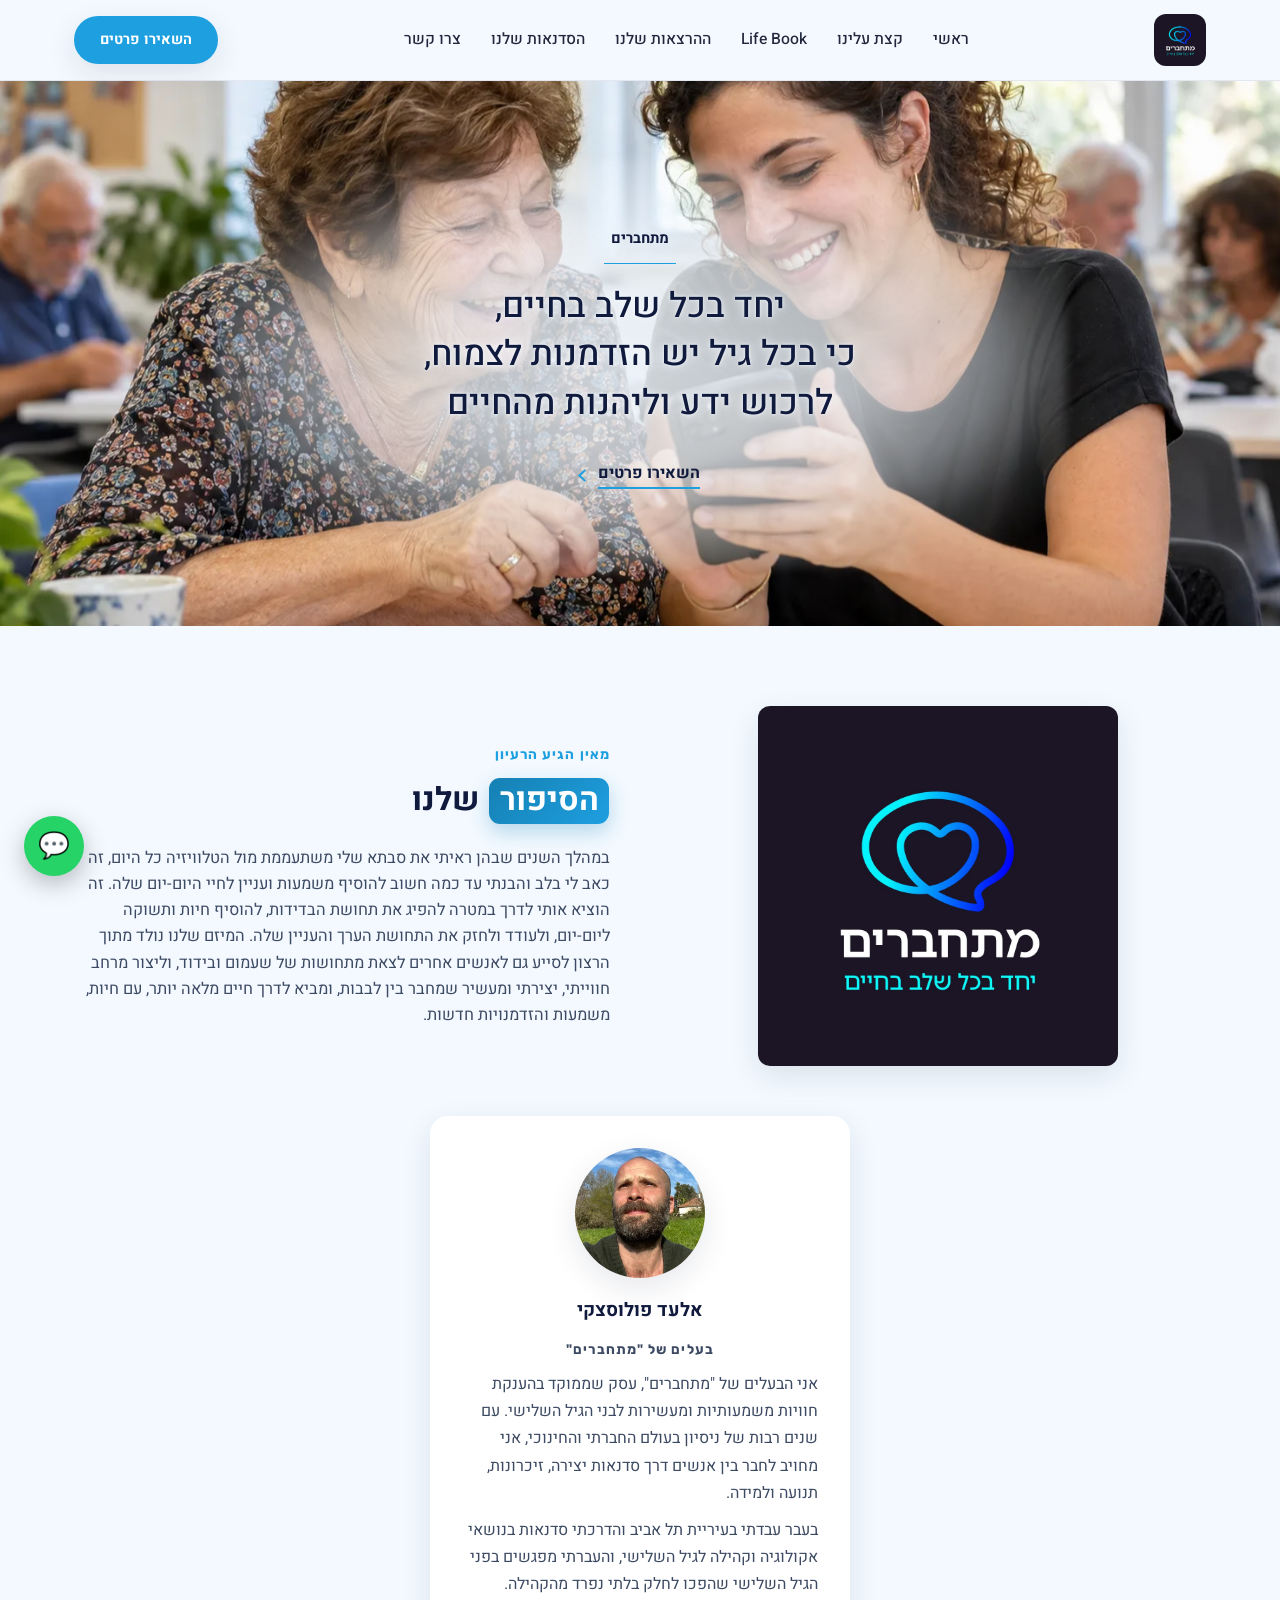
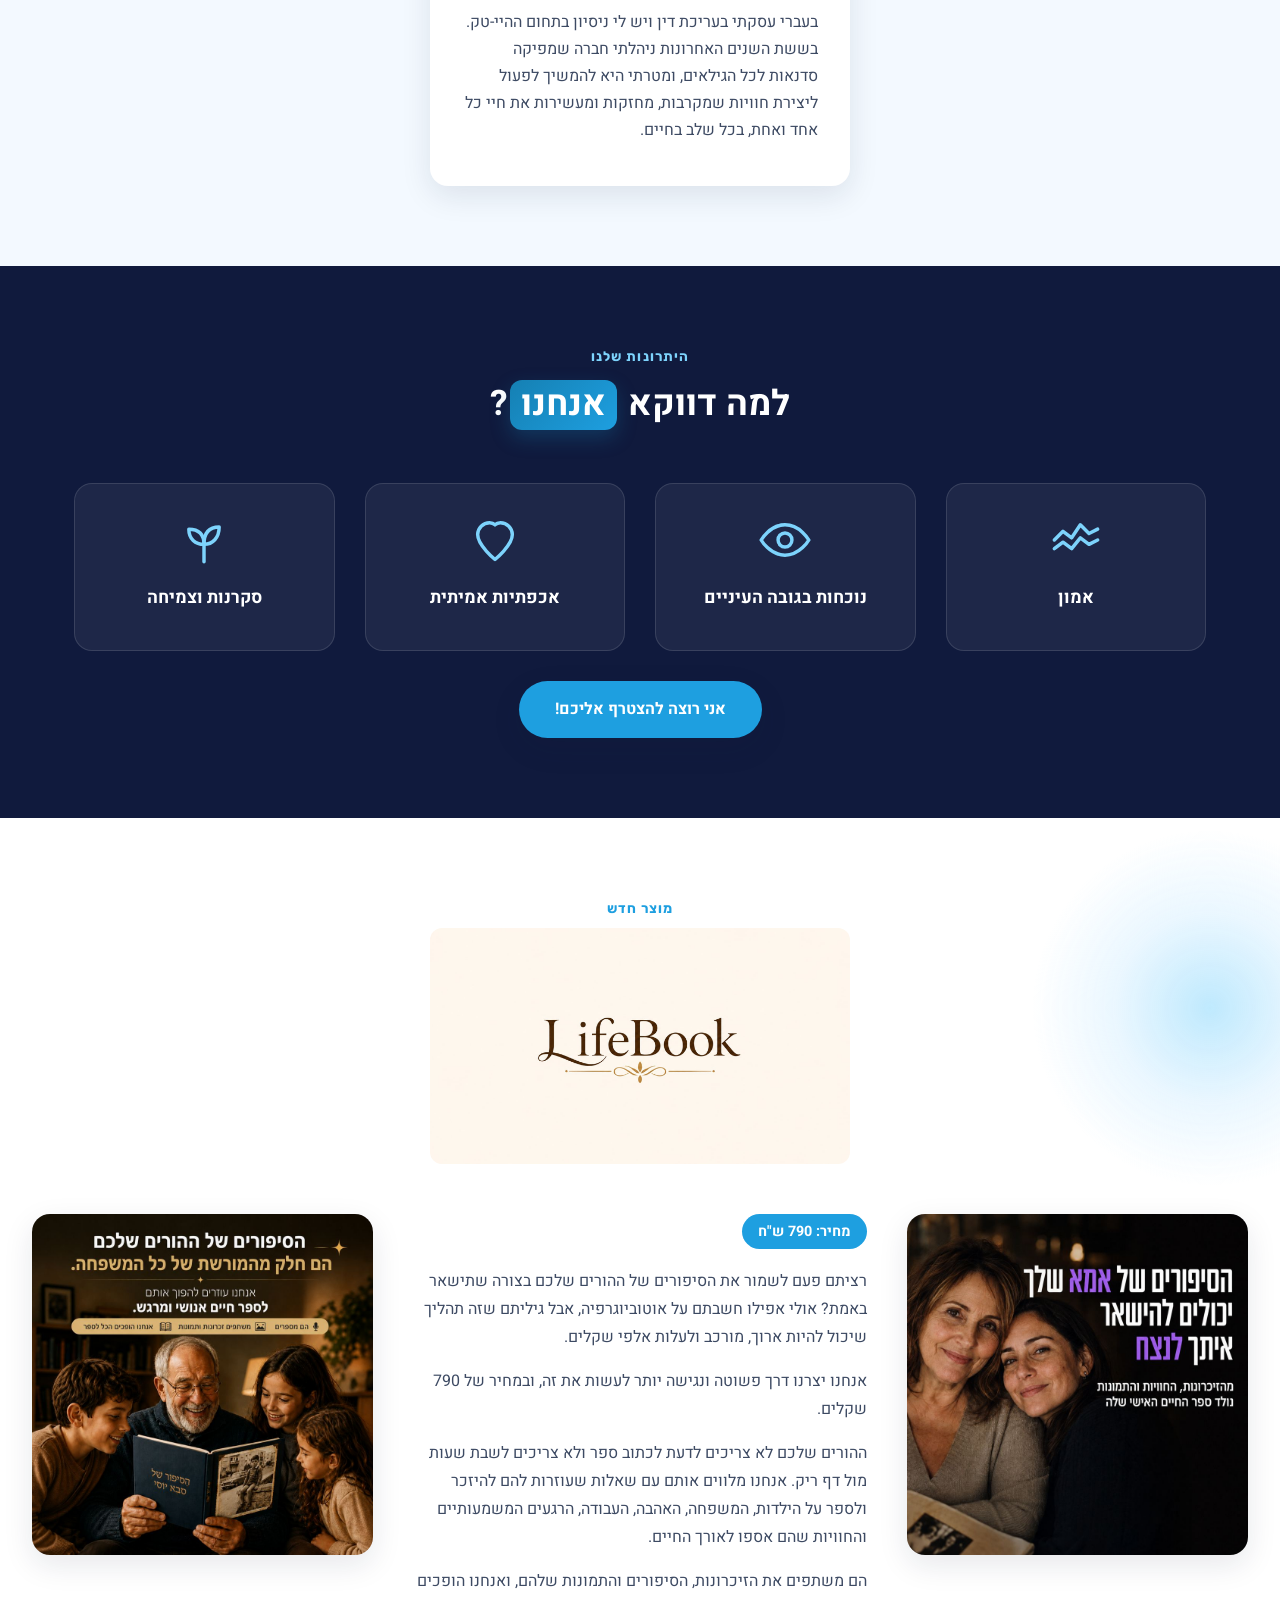
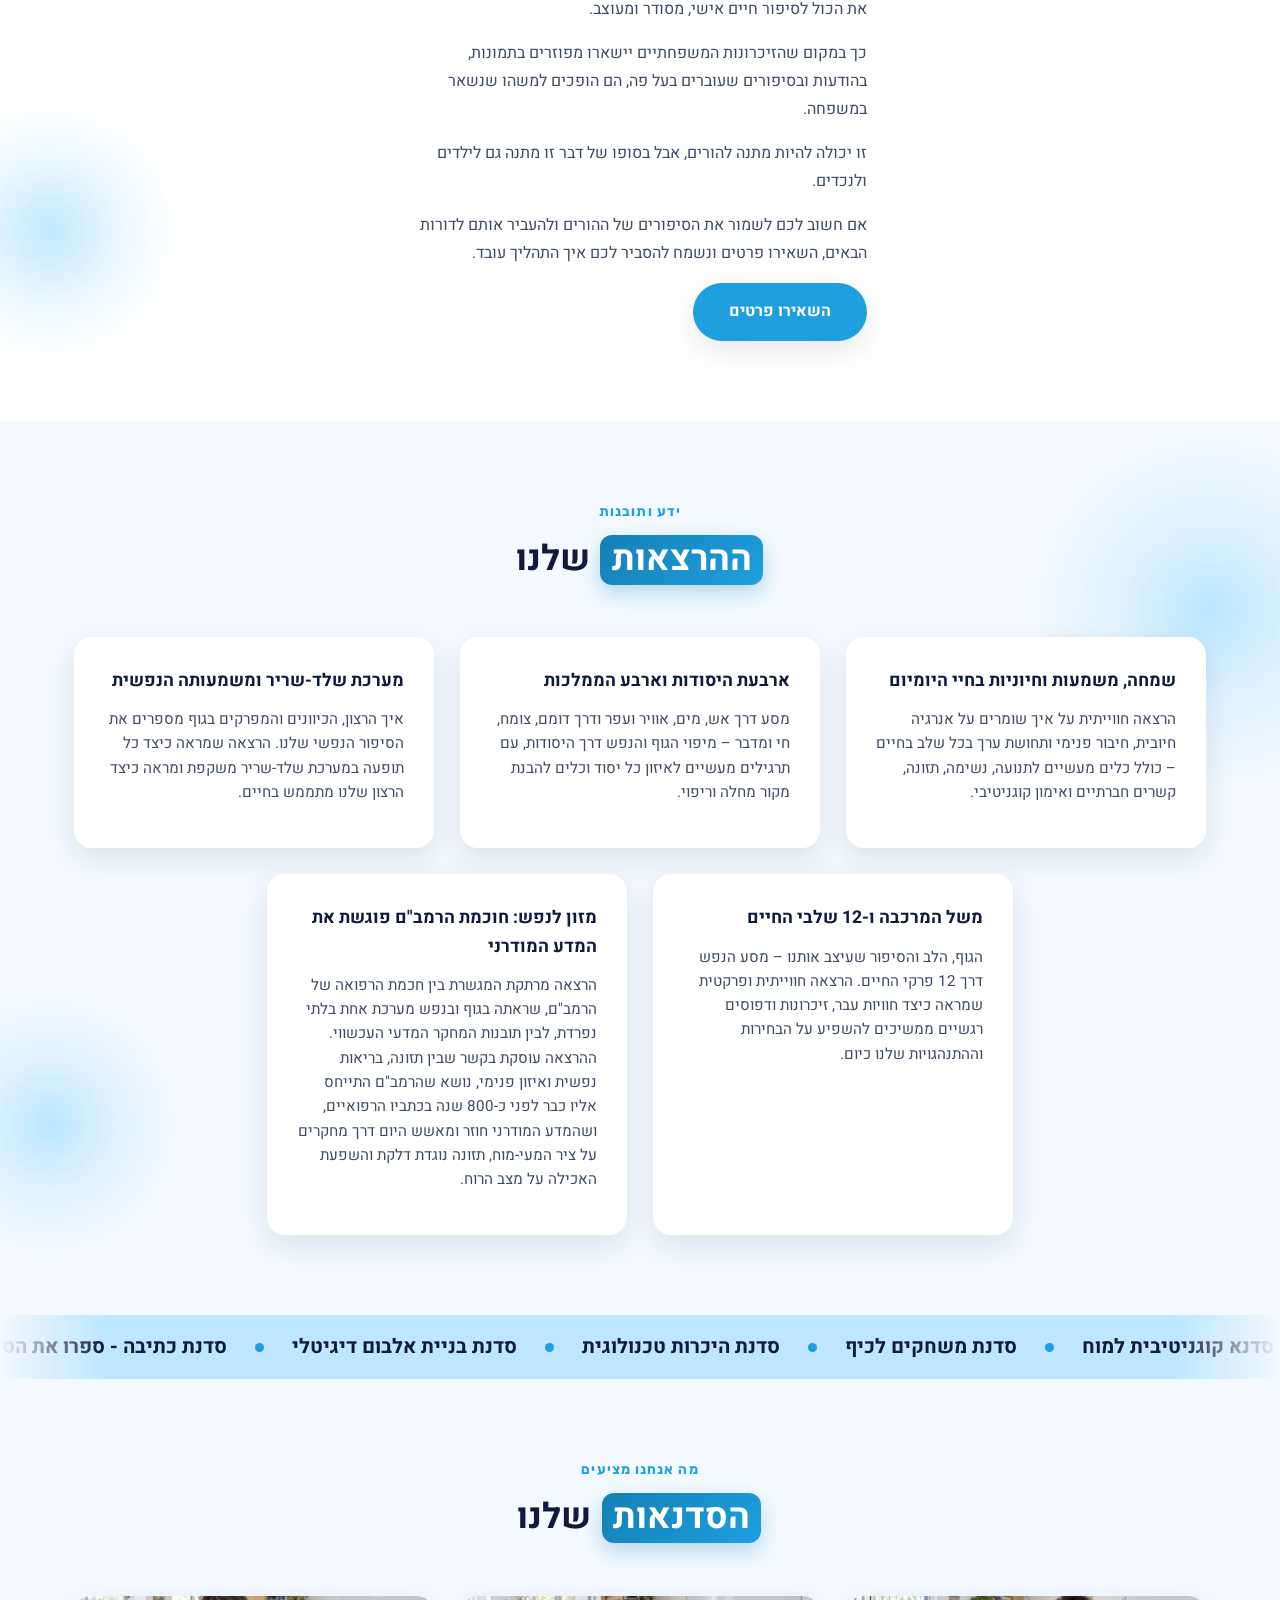
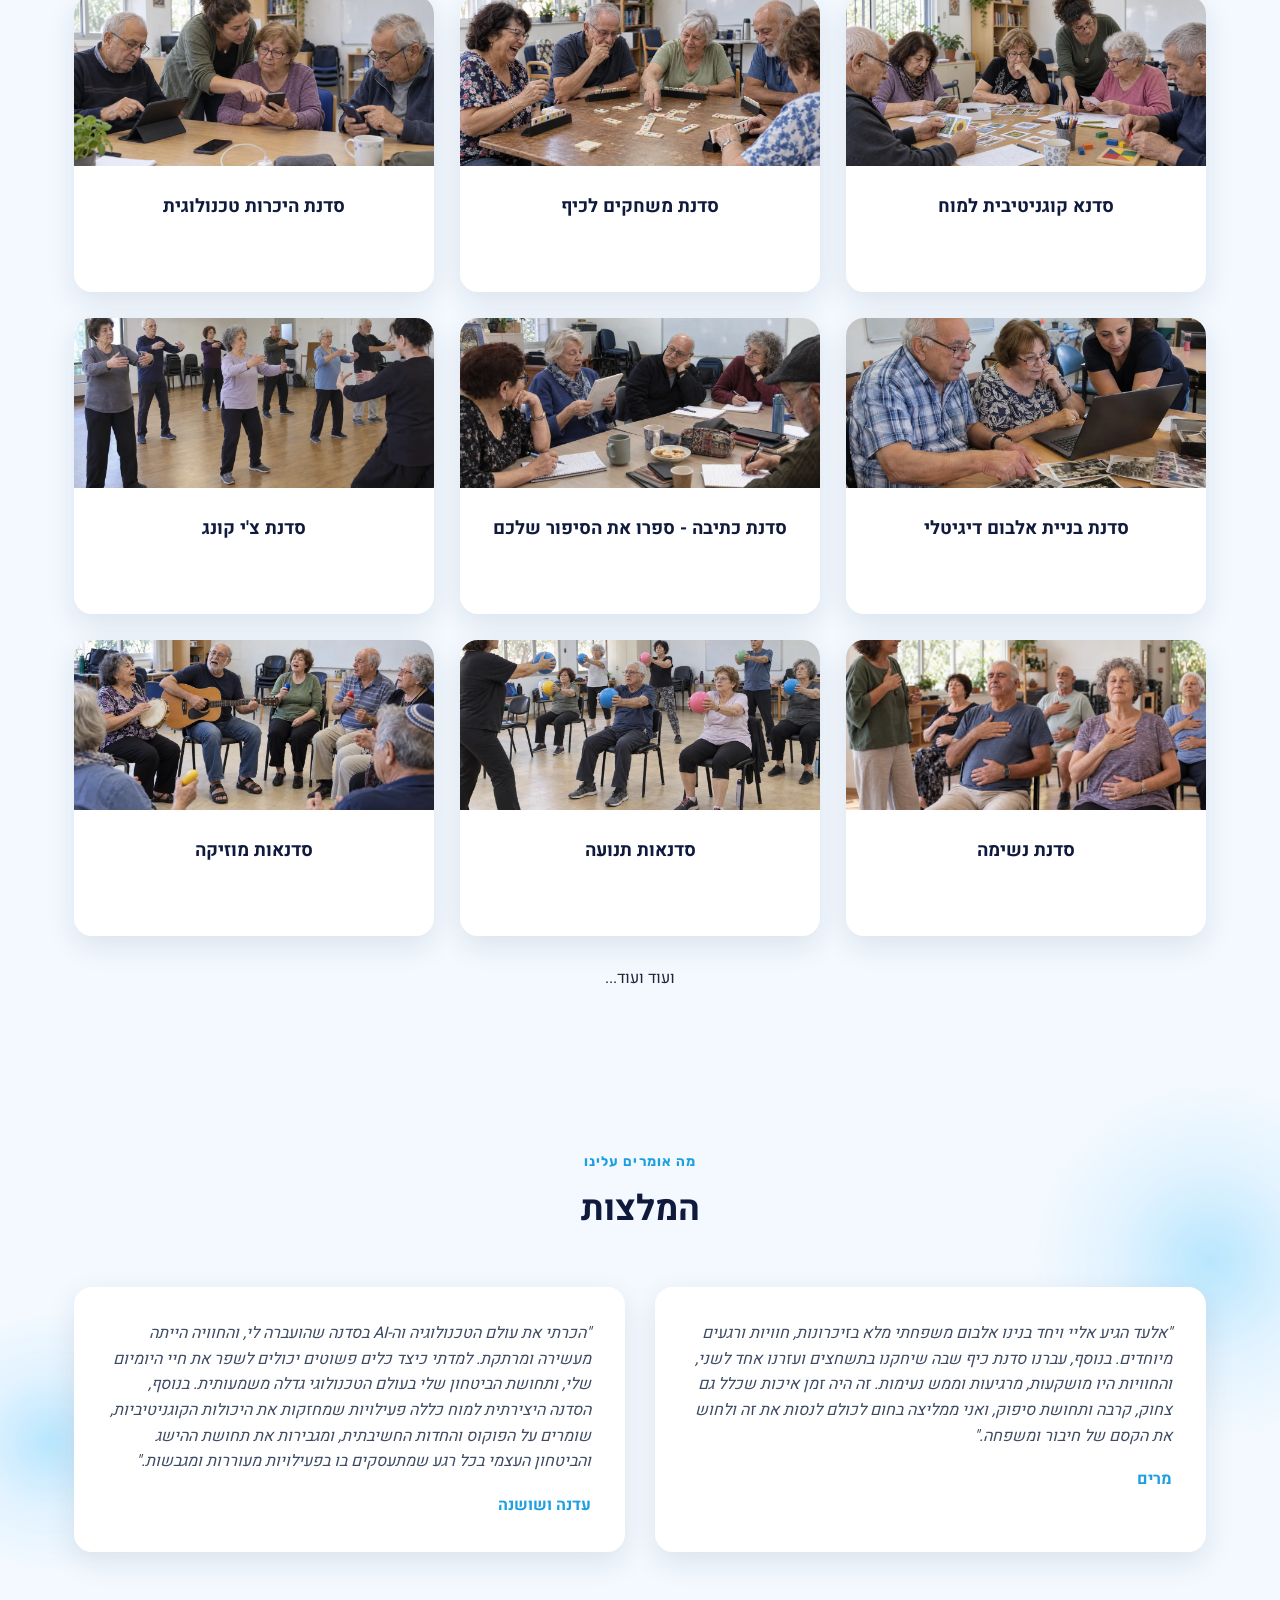
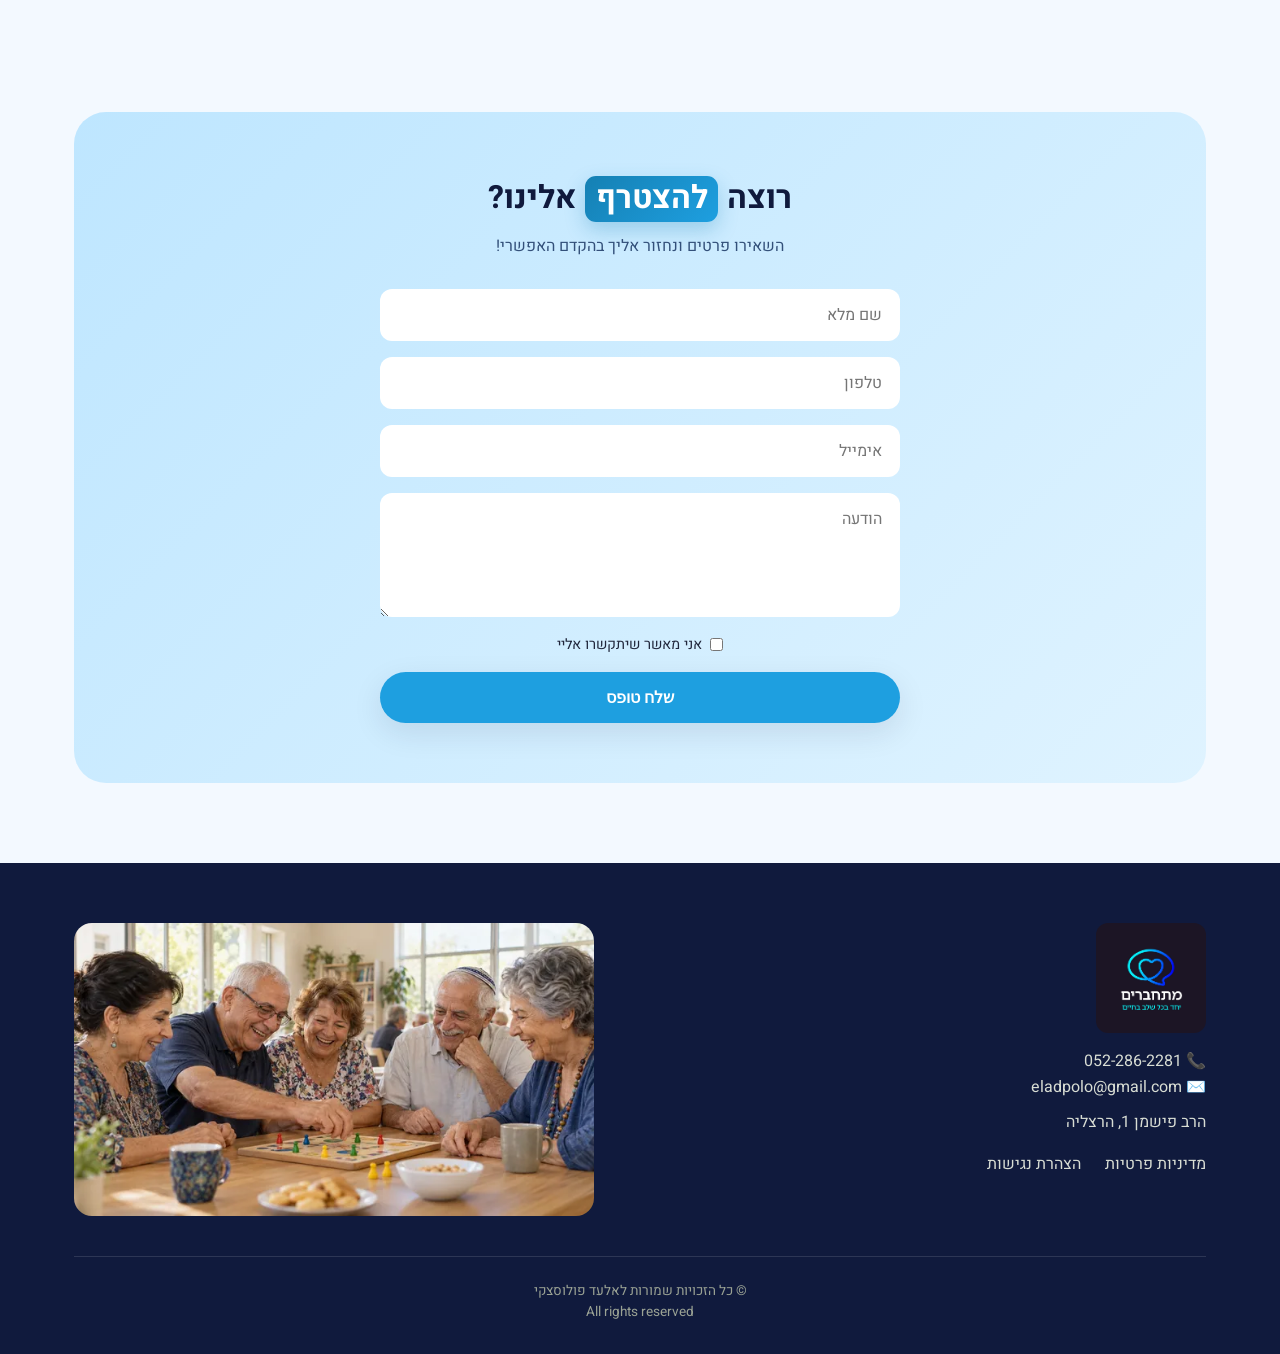
==== commit bdbaf89e: "Go live: bigger LifeBook photos on wide desktop screens (Yuval: straight live, no preview) Co-Author" ====
--- a/index.html
+++ b/index.html
@@ -328,6 +328,13 @@
     .lifebook-images img:first-child{grid-column:1;grid-row:1;}
     .lifebook-text{grid-column:2;grid-row:1;}
     .lifebook-images img:last-child{grid-column:3;grid-row:1;}
+  }
+  @media (min-width:1280px){
+    .lifebook-wrap{
+      width:min(1480px, calc(100vw - 64px));
+      margin-inline:calc((100% - min(1480px, calc(100vw - 64px))) / 2);
+      grid-template-columns:minmax(0,3fr) minmax(0,4fr) minmax(0,3fr);gap:40px;
+    }
   }
   .lifebook-images img{border-radius:18px;box-shadow:var(--shadow);}
   .lifebook-text p{color:#3d4a63;margin-bottom:16px;line-height:1.75;}
--- a/assets/motion-extra.css
+++ b/assets/motion-extra.css
@@ -93,12 +93,12 @@
 }
 .mx-blob-a{
   width:360px;height:360px;
-  top:-90px;right:-110px;
+  top:10px;right:-110px;
   animation:mx-float-a 16s ease-in-out infinite alternate;
 }
 .mx-blob-b{
   width:260px;height:260px;
-  bottom:-70px;left:-80px;
+  bottom:60px;left:-80px;
   animation:mx-float-b 19s ease-in-out infinite alternate;
 }
 .mx-has-blobs.mx-offscreen .mx-blob{animation-play-state:paused;}
@@ -111,8 +111,8 @@
   to{transform:translate(50px,-44px) scale(1.1);}
 }
 @media(max-width:640px){
-  .mx-blob-a{width:240px;height:240px;top:-60px;right:-80px;}
-  .mx-blob-b{width:190px;height:190px;bottom:-50px;left:-60px;}
+  .mx-blob-a{width:240px;height:240px;top:10px;right:-80px;}
+  .mx-blob-b{width:190px;height:190px;bottom:50px;left:-60px;}
 }
 
 /* Reduced motion: everything stays visible, nothing moves */
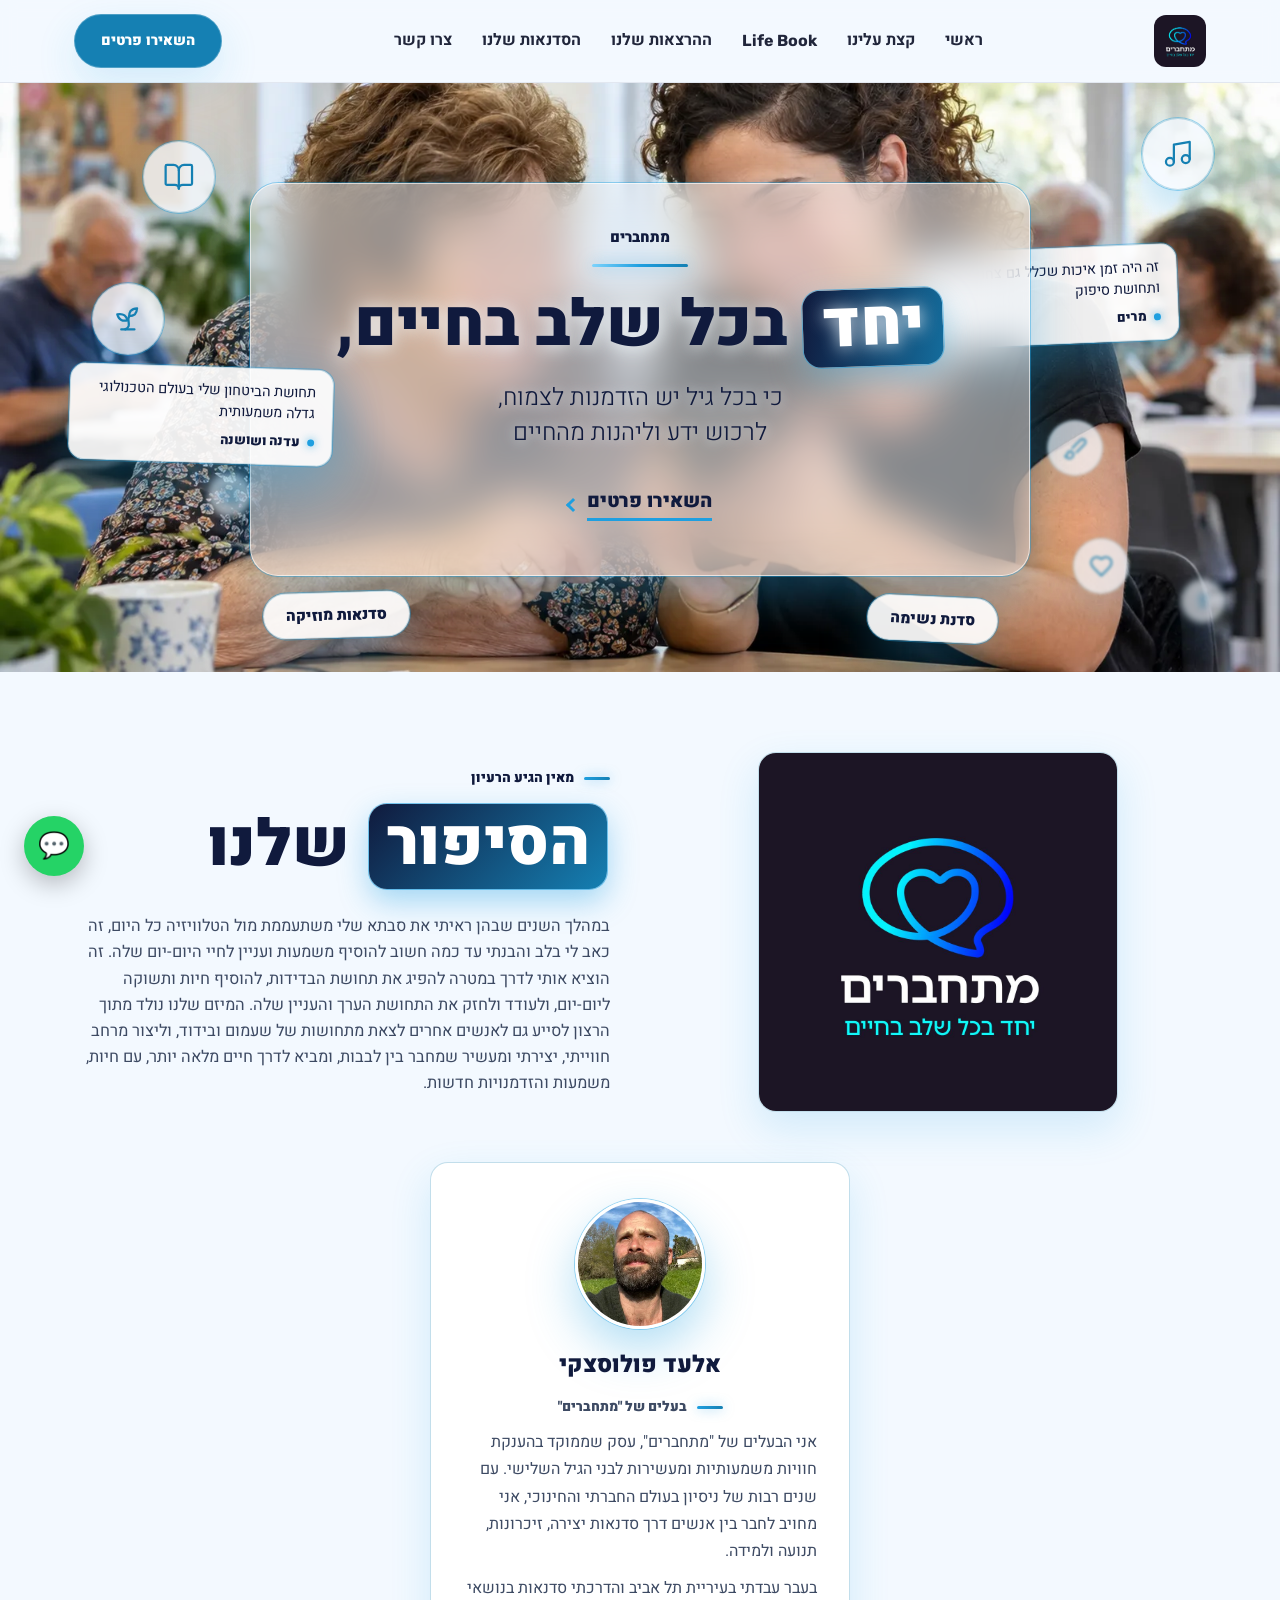
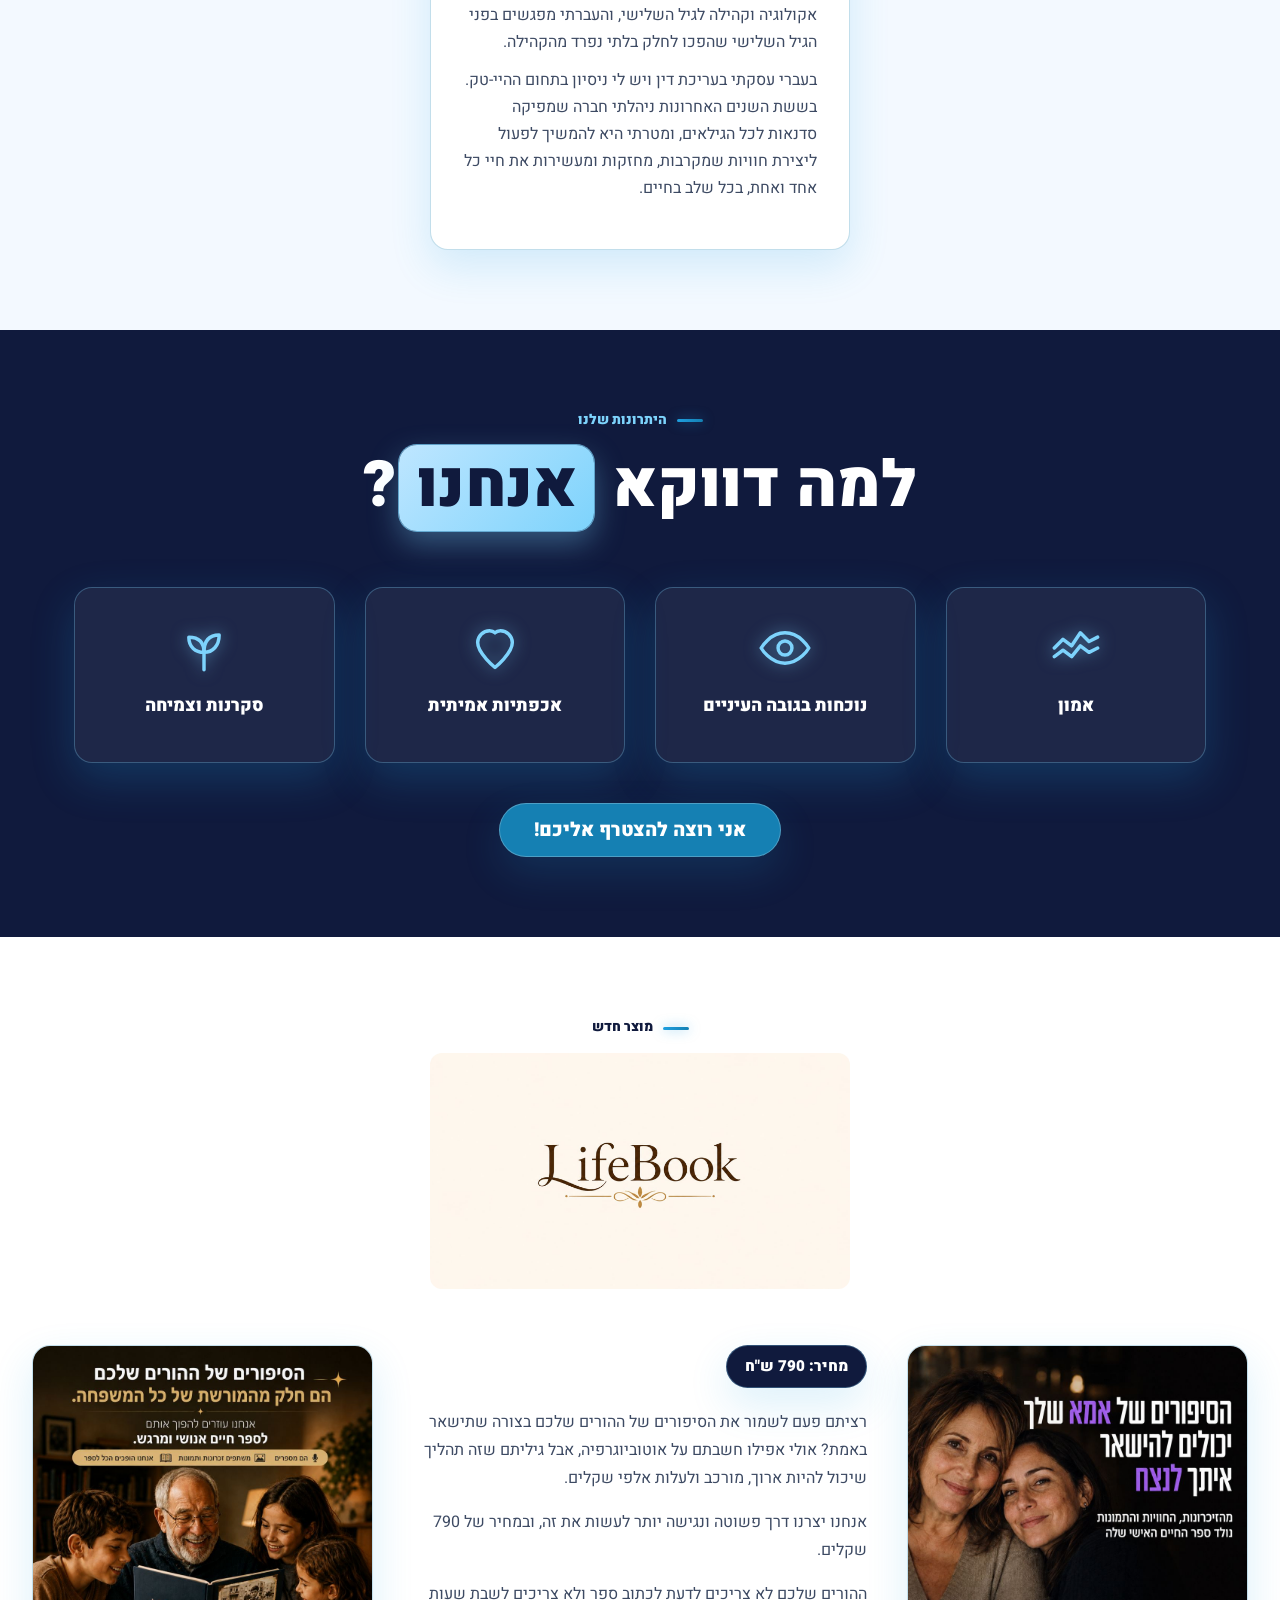
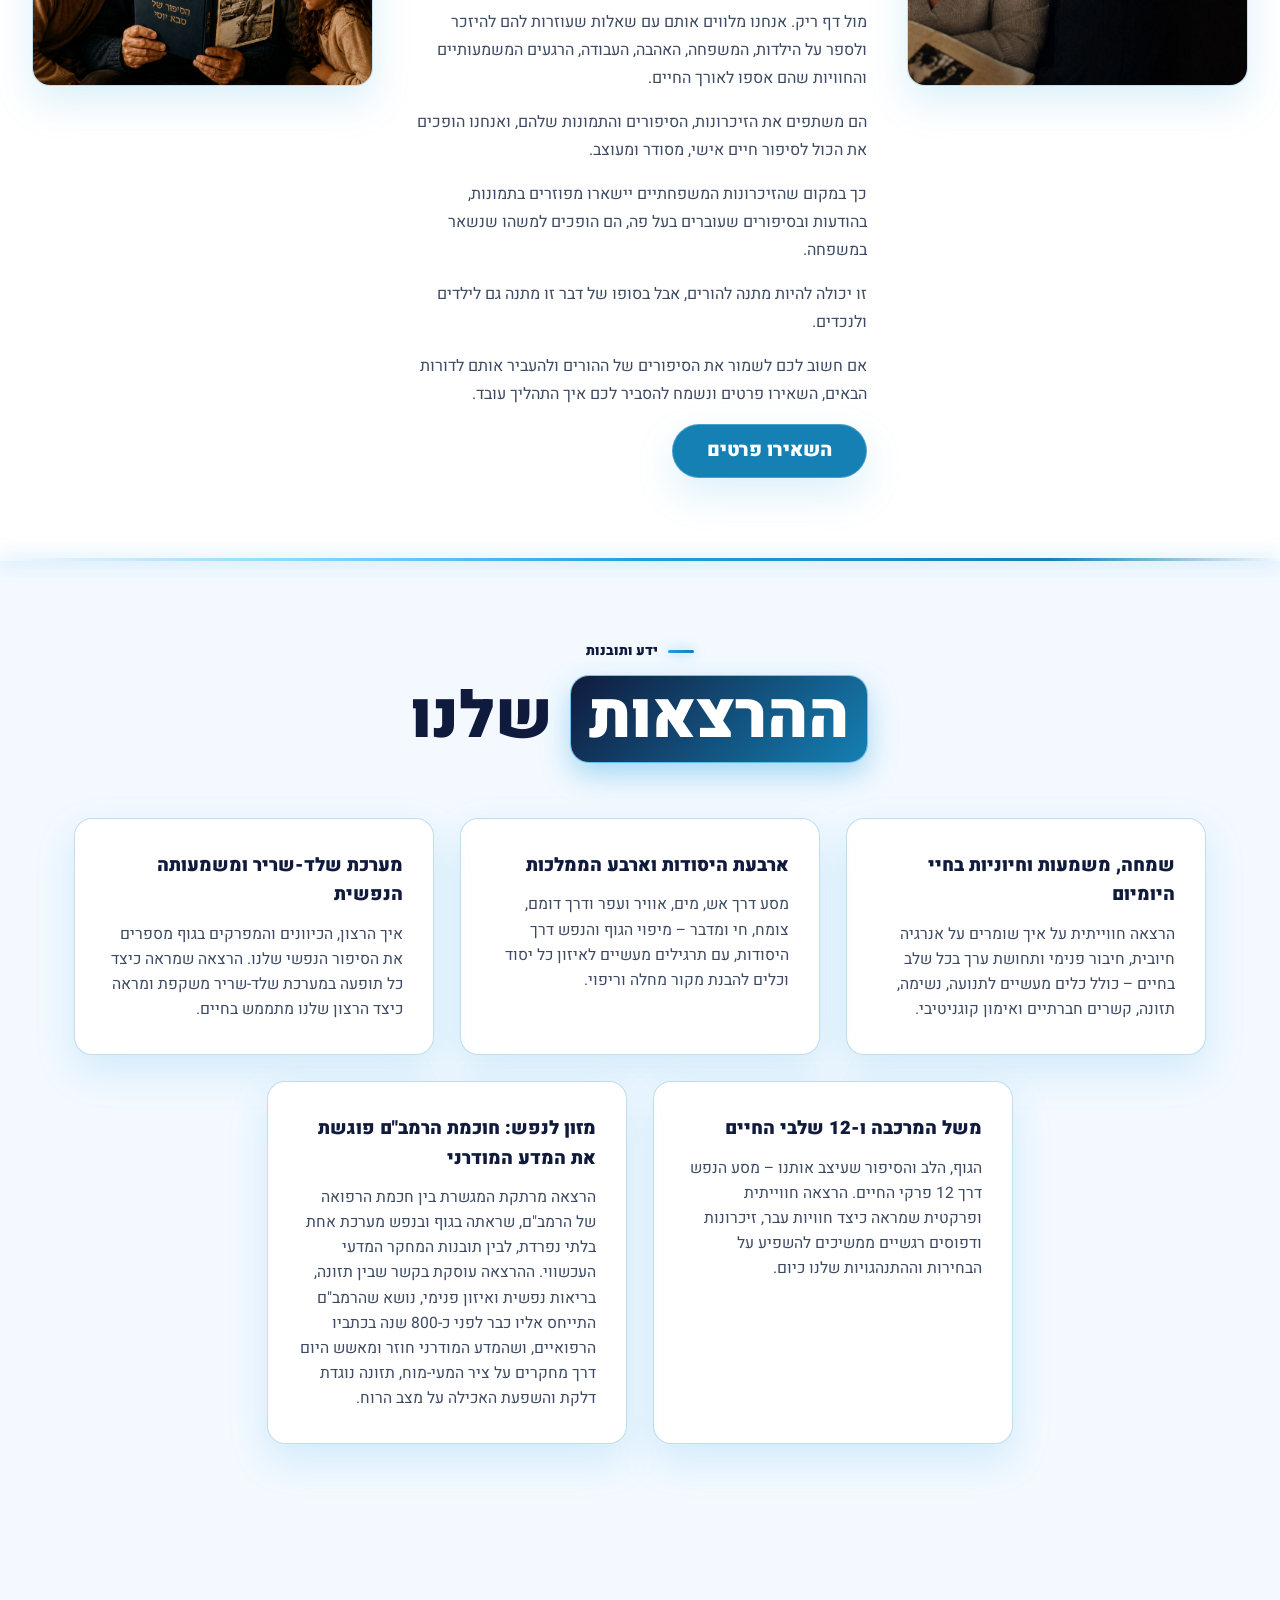
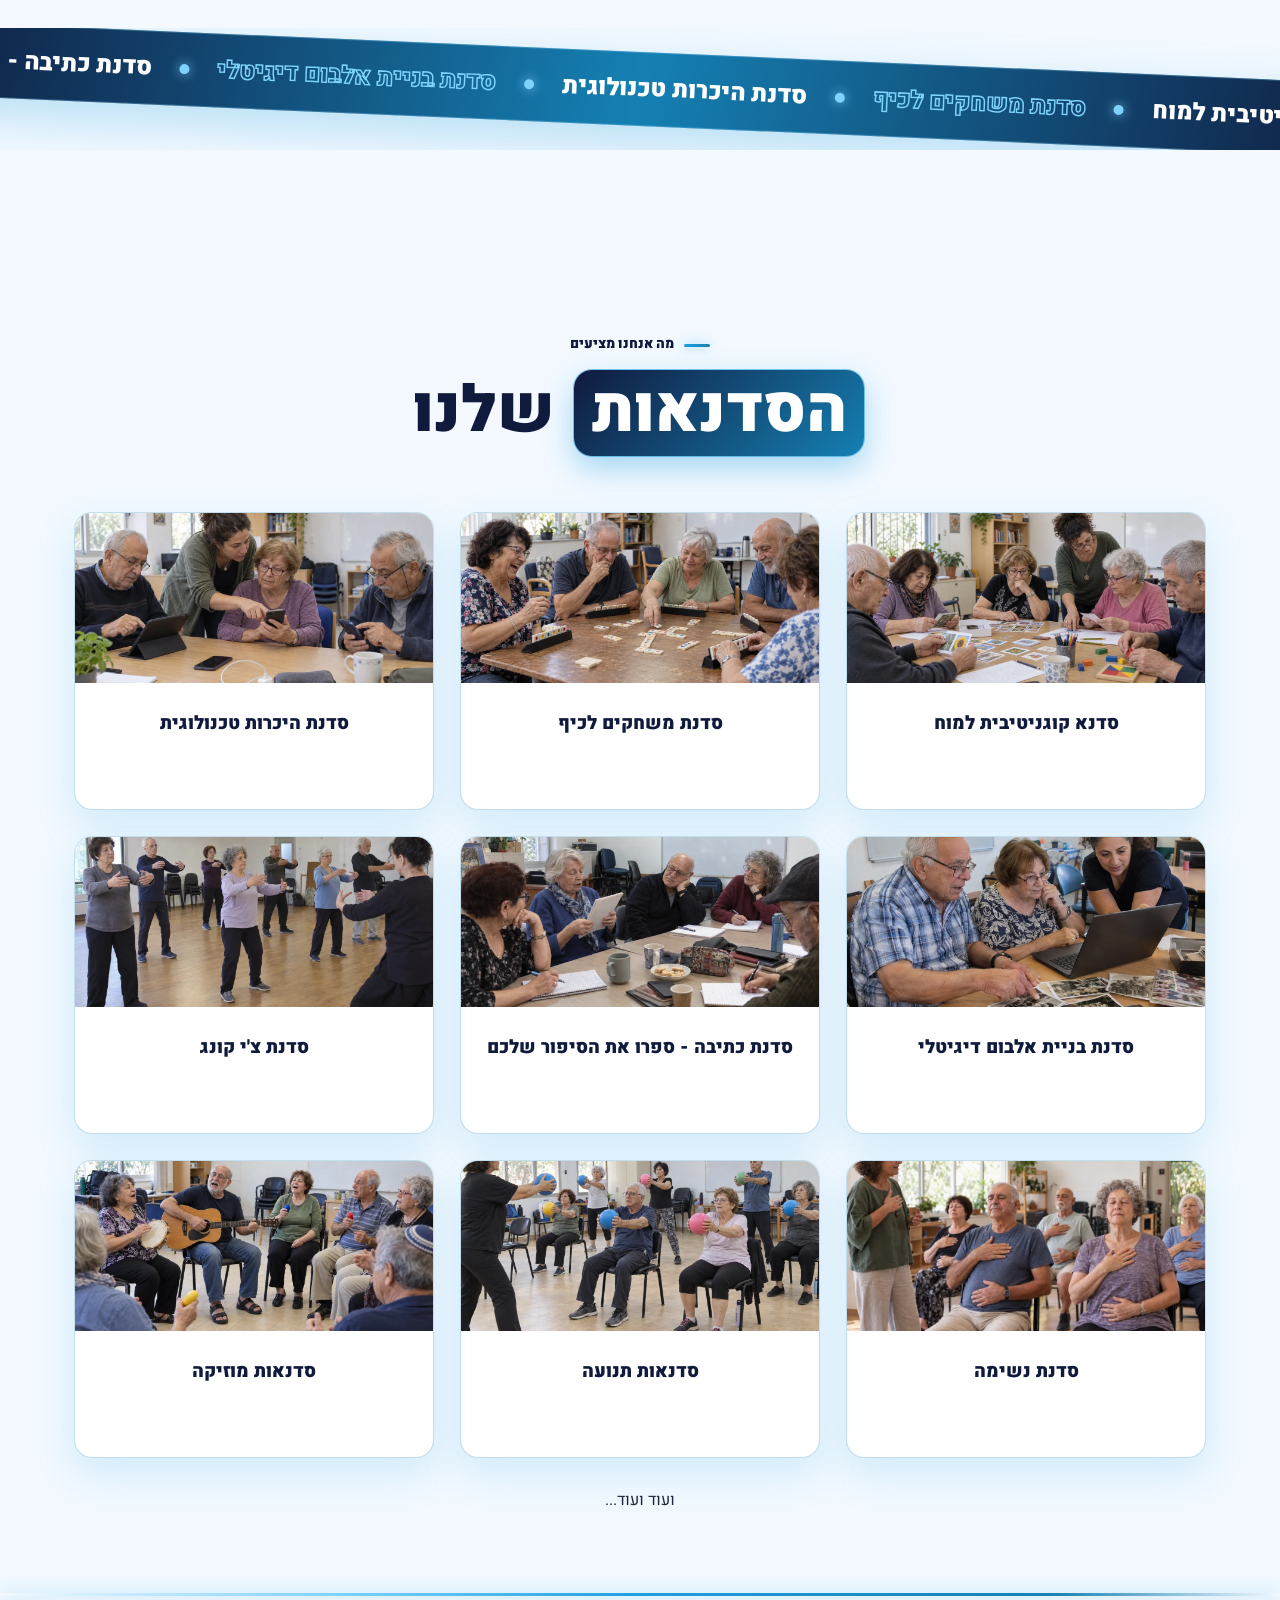
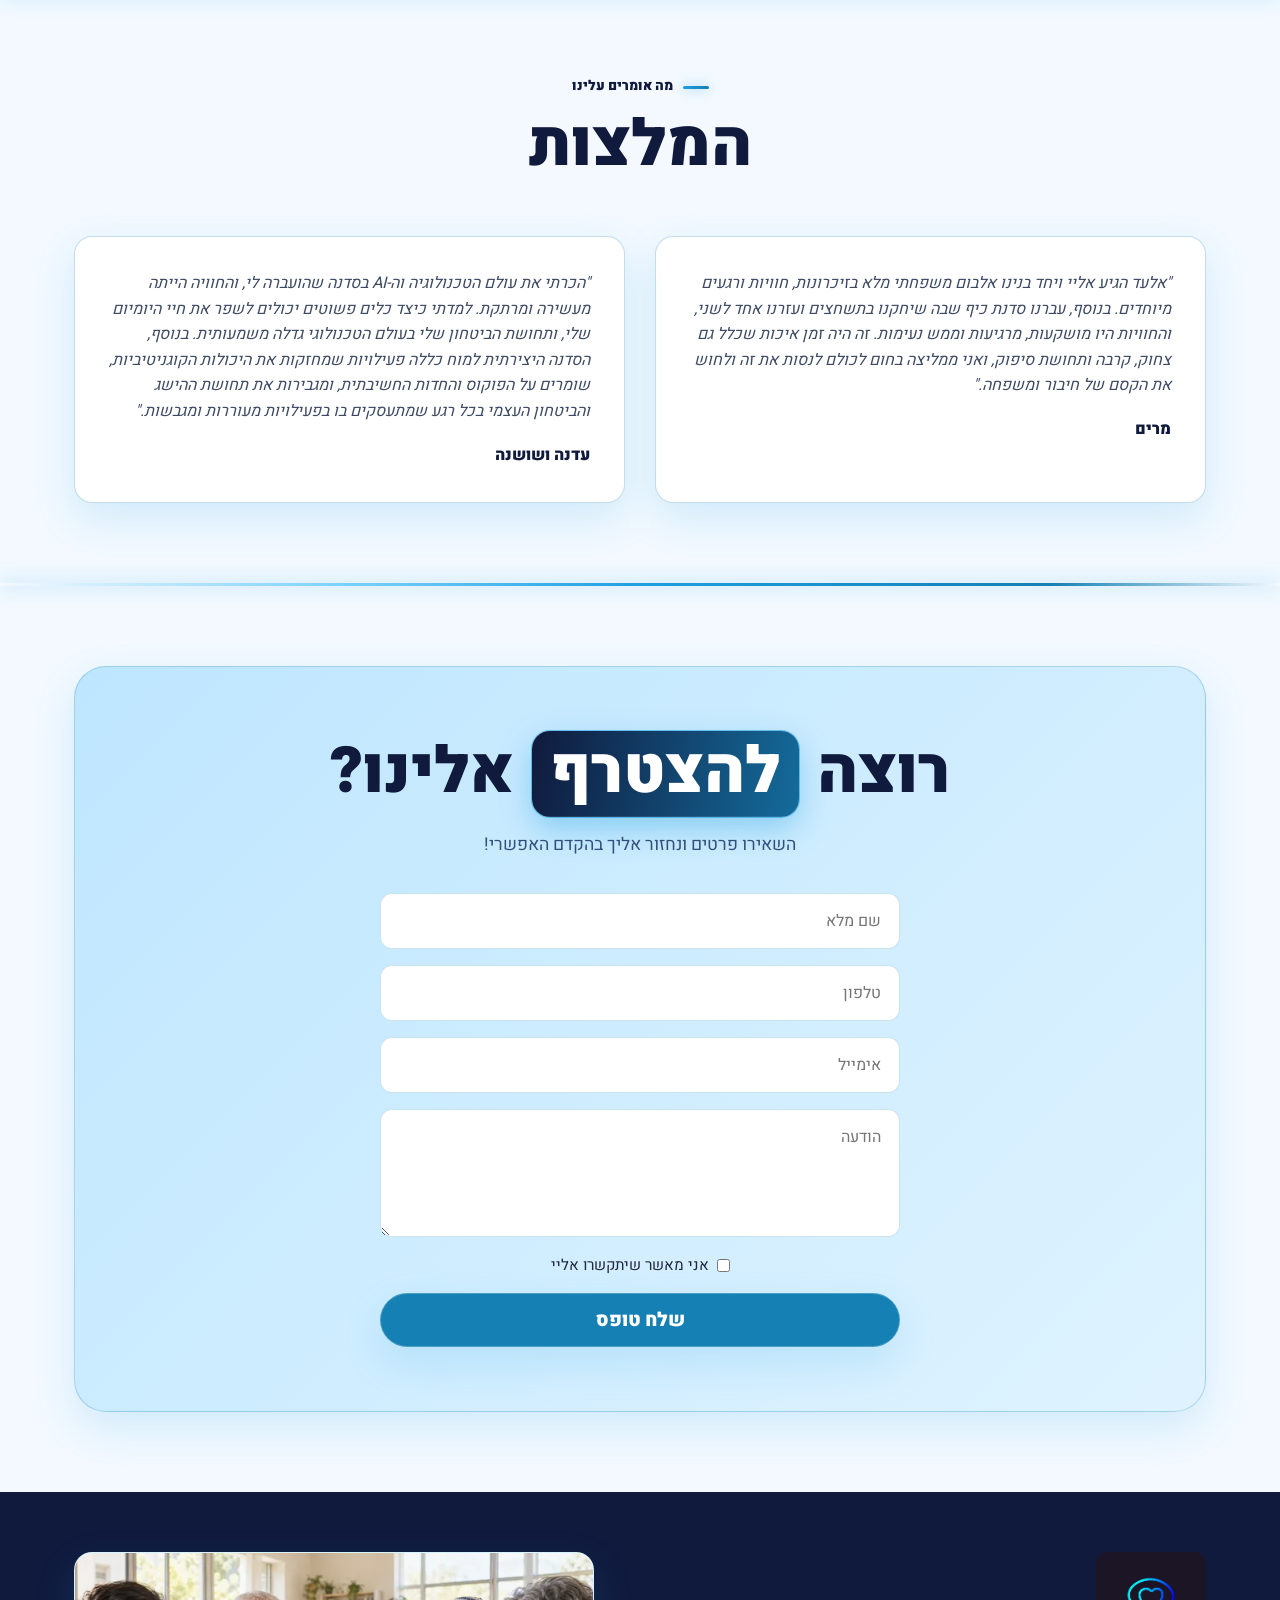
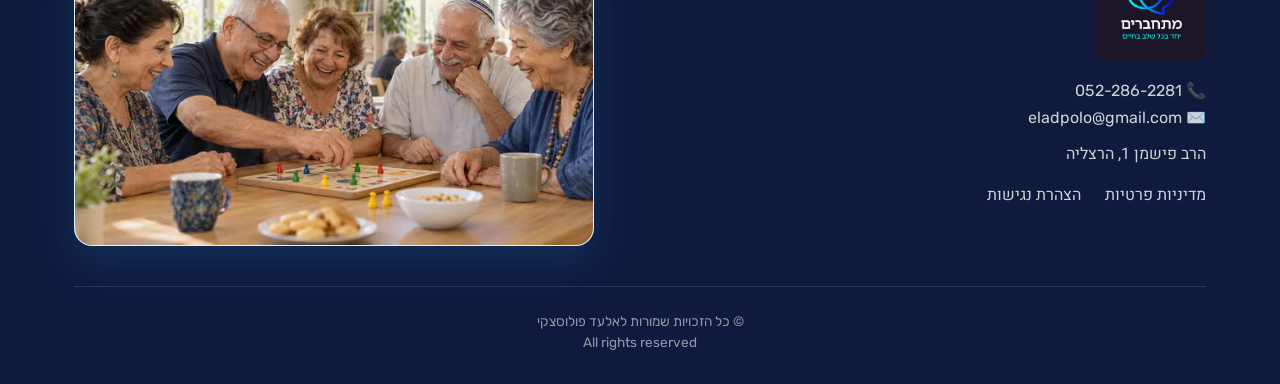
==== commit b4113cd7: "max-demo: the full-volume Mitchabrim pilot, on a copy Preset B of the design law, declared at the to" ====
--- a/index.html
+++ b/index.html
@@ -9,15 +9,66 @@
 <link rel="preconnect" href="https://fonts.gstatic.com" crossorigin>
 <link href="https://fonts.googleapis.com/css2?family=Heebo:wght@300;400;500;700;900&family=Rubik:wght@400;500;700&display=swap" rel="stylesheet">
 <style>
+  /* =====================================================================
+     מתחברים : full-volume build.
+     Governing law: motion-kit/docs/DESIGN-LAW.md, preset B.
+
+     DIALS   DESIGN_VARIANCE 8 | MOTION_INTENSITY 8 | VISUAL_DENSITY 9
+
+     ACCENT  ONE family: Elad's brand blue, read from the original file.
+             #1E9FE0 primary, #1580B3 deep, #7DD3FC light, #BEE6FF pale.
+             Reserved for actions, emphasis and the glow device.
+             SECOND family with a written role: WhatsApp green #25D366
+             marks the WhatsApp channel and nothing else on this page.
+
+     DEVICE  The glow-edged panel. One radius, one border weight, one glow
+             decision, on every card, photo and pill the page owns. The
+             five competing card treatments the page shipped before this
+             build are now one.
+
+     IMAGERY Elad's own photography only. Nothing added, nothing replaced.
+
+     TIMING  Two bands, nothing between them.
+               band 1, feedback  .3s ease-out, every hover press and toggle
+               band 2, entrance  .5s, .9s for a large surface, --ease-out
+               continuous loops  2.4s to 30s, ease-in-out to bob, linear to glide
+
+     TYPE    Heebo carries the page at four weights with four jobs:
+               900 display, 700 chrome, 400 body, 300 the thin half of the
+               Hebrew weight pair (DESIGN-LAW 38).
+             Rubik keeps ONE job: Latin strings and digit runs.
+             No letter-spacing on Hebrew anywhere (DESIGN-LAW 37).
+     ===================================================================== */
   :root{
     --cream:#F3F9FF;
     --peach:#BEE6FF;
-    --terracotta:#1E9FE0;
+    --terracotta:#1E9FE0;        /* brand blue, primary. Name kept from the original file. */
+    --brand-deep:#1580B3;        /* brand blue, deep end. Already on the page. */
     --forest:#101A3D;
     --ink:#20263B;
+    --ink-soft:#3d4a63;
     --sage:#7DD3FC;
     --white:#FFFFFF;
-    --shadow: 0 10px 30px rgba(16,26,61,.10);
+    --whatsapp:#25D366;
+
+    /* THE ONE CARD LANGUAGE. One radius, one border weight, one glow. */
+    --panel-radius:18px;
+    --panel-border:1px;
+    --panel-line:rgba(21,128,179,.26);
+    --panel-line-dark:rgba(125,211,252,.30);
+    --panel-glow:0 16px 40px rgba(30,159,224,.16);
+    --panel-glow-lit:0 0 0 1px rgba(30,159,224,.42), 0 20px 48px rgba(30,159,224,.34);
+
+    /* THE TWO TIMING BANDS */
+    --fb:.3s;                    /* band 1: the page's ONE feedback duration */
+    --enter:.5s;                 /* band 2: entrance */
+    --enter-large:.9s;           /* band 2: ceiling, large surfaces only */
+    --ease-out:cubic-bezier(.22,1,.36,1);
+    --step:300ms;                /* hero stagger step. Hero only (DESIGN-LAW 17). */
+
+    /* TWO TYPE SIZES FAR APART, weight extremes in between */
+    --display:4rem;              /* desktop: 4.0x the 1rem body (DESIGN-LAW 29) */
+    --display-sm:3.8rem;         /* phone: 3.8x, re-tuned not shrunk (DESIGN-LAW 30) */
   }
   *{box-sizing:border-box;margin:0;padding:0;}
   html{scroll-behavior:smooth;}
@@ -31,37 +82,58 @@
   img{max-width:100%;display:block;}
   ul{list-style:none;}
   .container{max-width:1180px;margin:0 auto;padding:0 24px;}
+
+  /* Rubik's one job: Latin strings and digit runs inside a Hebrew page. */
+  .footer-bottom,
+  footer a[href^="tel:"],
+  footer a[href^="mailto:"],
+  nav a[href="#lifebook"]{font-family:'Rubik',sans-serif;}
+
+  /* Eyebrow: weight carries it, never tracking (DESIGN-LAW 37).
+     Ink rather than accent, because an eyebrow is neither an action nor the
+     one emphasised word (DESIGN-LAW 47). The accent shows up as the bar. */
   .eyebrow{
-    font-family:'Rubik',sans-serif;
-    letter-spacing:.08em;
-    color:var(--terracotta);
-    font-weight:700;
+    color:var(--forest);
+    font-weight:900;
     font-size:.85rem;
-    display:block;
-    margin-bottom:8px;
-  }
-  h1,h2,h3{font-family:'Heebo',sans-serif;font-weight:700;color:var(--forest);}
+    display:flex;
+    align-items:center;
+    justify-content:center;
+    gap:10px;
+    margin-bottom:14px;
+  }
+  .eyebrow::before{
+    content:"";width:26px;height:3px;border-radius:3px;flex:0 0 auto;
+    background:linear-gradient(to left,var(--brand-deep),var(--terracotta));
+    box-shadow:0 0 12px rgba(30,159,224,.55);
+  }
+  .story .eyebrow{justify-content:flex-start;}
+
+  h1,h2,h3{font-family:'Heebo',sans-serif;font-weight:900;color:var(--forest);}
   section{padding:80px 0;}
+
+  /* THE ACTION. White on #1580B3 at 19.2px/900 is WCAG "large text" and
+     clears the 3:1 bar at 4.16:1; white on the lighter #1E9FE0 does not,
+     which is why the deep end of the family carries the button. */
   .btn{
-    display:inline-block;
-    background:var(--terracotta);
+    display:inline-flex;align-items:center;justify-content:center;
+    min-height:54px;
+    background:var(--brand-deep);
     color:#fff;
-    padding:16px 36px;
+    padding:14px 34px;
     border-radius:40px;
-    font-weight:700;
-    font-size:1rem;
-    box-shadow:var(--shadow);
-    transition:transform .25s ease, background .25s ease;
-    border:none;
+    font-family:'Heebo',sans-serif;
+    font-weight:900;
+    font-size:1.2rem;
+    line-height:1.2;
+    border:var(--panel-border) solid rgba(255,255,255,.24);
+    box-shadow:var(--panel-glow);
     cursor:pointer;
-  }
-  .btn:hover{transform:translateY(-3px);background:#1580b3;}
-  .btn-outline{
-    background:transparent;
-    border:2px solid var(--forest);
-    color:var(--forest);
-  }
-  .btn-outline:hover{background:var(--forest);color:#fff;}
+    touch-action:manipulation;
+    transition:transform var(--fb) ease-out, box-shadow var(--fb) ease-out;
+  }
+  .btn:hover{transform:translateY(-3px);box-shadow:var(--panel-glow-lit);}
+  .btn:focus-visible{outline:3px solid var(--terracotta);outline-offset:3px;}
 
   /* HEADER */
   header{
@@ -74,12 +146,21 @@
     display:flex;align-items:center;justify-content:space-between;
     padding:14px 24px;max-width:1180px;margin:0 auto;
   }
-  .logo img{height:52px;}
+  .logo img{height:52px;border-radius:12px;}
   nav ul{display:flex;gap:30px;align-items:center;}
-  nav a{font-weight:500;font-size:.98rem;position:relative;padding:6px 0;}
-  nav a:hover{color:var(--terracotta);}
-  .header-contact{display:flex;gap:18px;align-items:center;font-size:.9rem;}
-  .header-contact a{display:flex;align-items:center;gap:6px;color:var(--forest);font-weight:500;}
+  /* Chrome weight is 700. The hover feedback is the accent underline growing
+     from the inline-start edge, on the page's one feedback duration. */
+  nav a{font-weight:700;font-size:1rem;position:relative;padding:6px 0;}
+  nav a::after{
+    content:"";position:absolute;inset-inline-start:0;bottom:0;height:2px;width:100%;
+    background:var(--terracotta);border-radius:2px;
+    transform:scaleX(0);transform-origin:left center;
+    transition:transform var(--fb) ease-out;
+  }
+  /* Mirrored explicitly: the underline grows from the inline-start edge,
+     which is the right edge in RTL (DESIGN-LAW 42). */
+  [dir="rtl"] nav a::after{transform-origin:right center;}
+  nav a:hover::after,nav a:focus-visible::after{transform:scaleX(1);}
   .menu-toggle{
     display:none;background:none;border:none;color:var(--forest);cursor:pointer;
     width:48px;height:48px;align-items:center;justify-content:center;flex-direction:column;gap:5px;
@@ -93,7 +174,8 @@
     .nav-wrap > .btn{flex:0 0 auto;white-space:nowrap;}
     header nav{
       display:none;position:absolute;top:100%;right:0;left:0;width:100%;
-      background:var(--cream);border-bottom:1px solid rgba(16,26,61,.12);box-shadow:var(--shadow);
+      background:var(--cream);border-bottom:var(--panel-border) solid var(--panel-line);
+      box-shadow:var(--panel-glow);
     }
     header nav.is-open{display:block;}
     header nav ul{display:block;}
@@ -109,207 +191,265 @@
   /* HERO */
   .hero{
     position:relative;
-    padding:100px 0 80px;
+    padding:100px 0 96px;
     text-align:center;
-    overflow:hidden;
+    overflow:hidden;              /* clips the float field and the tucked chip */
     background:var(--cream);
   }
   .hero-bg{position:absolute;inset:0;z-index:0;}
   .hero-slide{
-    position:absolute;inset:0;opacity:0;transform:scale(1);
-    transition:opacity 1.4s cubic-bezier(.4,0,.2,1);
+    position:absolute;inset:0;opacity:0;
+    transition:opacity 1.4s cubic-bezier(.4,0,.2,1);   /* the page's own crossfade, kept */
   }
   .hero-slide.is-active{opacity:1;}
-  html.hero-rotation-ready .hero-slide.is-active,
-  html.hero-rotation-ready .hero-slide.is-leaving{animation:hero-photo-zoom 8s ease-out both;}
-  @keyframes hero-photo-zoom{
-    from{transform:scale(1.015);}
-    to{transform:scale(1.085);}
-  }
   .hero-slide img{width:100%;height:100%;object-fit:cover;display:block;}
+
+  /* AMBIENT DRIFT. The photo is scaled 1.12 and its centre walks a small
+     circle over 30s, linear, forever. The second rotate is the counter-turn
+     that keeps the picture upright: rotate out, step off-centre, rotate back.
+     Only transform moves, so it costs nothing and shifts no layout. */
+  html.hero-rotation-ready .hero-slide img{
+    animation:hero-ambient-drift 30s linear infinite;
+  }
+  @keyframes hero-ambient-drift{
+    from{transform:scale(1.12) rotate(0deg) translateX(13px) rotate(0deg);}
+    to{transform:scale(1.12) rotate(360deg) translateX(13px) rotate(-360deg);}
+  }
+
   .hero .container{position:relative;z-index:2;}
+
+  /* THE DEVICE, first appearance: a light glass panel with a brand glow edge.
+     It is doing a real job here, holding Hebrew text legible over a photo
+     that changes every 5.5 seconds. */
   .hero-panel{
     position:relative;
     isolation:isolate;
     max-width:780px;
     margin:0 auto;
-    padding:46px 54px;
-  }
-  .hero-panel::before{
-    content:"";
-    position:absolute;
-    z-index:-1;
-    inset:-22px -36px;
-    background:radial-gradient(ellipse at center, rgba(243,249,255,.84) 0%, rgba(243,249,255,.74) 36%, rgba(243,249,255,.46) 58%, rgba(243,249,255,.12) 74%, rgba(243,249,255,0) 88%);
-    filter:blur(5px);
-    pointer-events:none;
-  }
-  .brand-label{font-size:.92rem;letter-spacing:normal;color:#101A3D;font-weight:700;margin-bottom:12px;}
+    padding:42px 48px 46px;
+    border-radius:calc(var(--panel-radius) + 10px);
+    border:var(--panel-border) solid rgba(255,255,255,.62);
+    /* Real glass, not fog. The tint is light enough that the photograph
+       reads through it as colour and shape; the heavy blur is what makes
+       Hebrew legible on top of six different photographs. The original
+       radial haze that used to do this job is gone: two overlapping washes
+       left a visible seam across the picture. */
+    background:rgba(243,249,255,.52);
+    -webkit-backdrop-filter:blur(22px) saturate(125%);
+    backdrop-filter:blur(22px) saturate(125%);
+    box-shadow:var(--panel-glow-lit);
+  }
+  .brand-label{
+    font-size:.92rem;letter-spacing:normal;color:var(--forest);font-weight:900;
+    margin-bottom:14px;
+  }
   .hero-hairline{
-    display:block;width:72px;height:1px;margin:0 auto 18px;background:#1E9FE0;
+    display:block;width:96px;height:3px;border-radius:3px;margin:0 auto 22px;
+    background:linear-gradient(to left,var(--brand-deep),var(--terracotta),var(--sage));
+    box-shadow:0 0 16px rgba(30,159,224,.65);
     transform-origin:center;
   }
-  .hero h2{
-    font-size:2.18rem;margin:0 0 24px;line-height:1.4;color:#101A3D;font-weight:500;
-    text-wrap:balance;text-shadow:0 1px 10px rgba(243,249,255,.98), 0 0 3px rgba(243,249,255,1);
-  }
+
+  /* THE HEBREW WEIGHT PAIR (DESIGN-LAW 38). Line one is the display: Heebo
+     900 at 4x the body. Lines two and three are the same face at 300, far
+     smaller. Two sizes far apart, and the extremes of the family between
+     them. Nothing on this page sits in the middle. */
+  .hero h2{margin:0 0 30px;color:var(--forest);text-wrap:balance;}
   .hero-line{display:block;}
+  .hero-line:first-of-type{
+    font-size:var(--display);font-weight:900;line-height:1.06;
+    margin-bottom:16px;
+    text-shadow:0 2px 18px rgba(243,249,255,.9);
+  }
+  /* The thin half of the pair stays ink, not a softer grey. Weight is already
+     doing the contrast work; a pale grey would also have to fight a busy
+     photograph behind the glass, and the people reading this page are the
+     last people to give thin pale type to. */
+  .hero-line:not(:first-of-type){
+    font-size:1.5rem;font-weight:300;line-height:1.45;color:var(--forest);
+    text-shadow:0 1px 12px rgba(243,249,255,.85);
+  }
   .hero-nowrap{white-space:nowrap;}
   .hero-link{
     min-height:48px;display:inline-flex;align-items:center;justify-content:center;gap:9px;
-    color:#101A3D;font-weight:700;touch-action:manipulation;
-  }
-  .hero-link-text{line-height:1.35;padding-bottom:2px;border-bottom:2px solid #1E9FE0;}
+    color:var(--forest);font-weight:900;font-size:1.2rem;touch-action:manipulation;
+    transition:transform var(--fb) ease-out;
+  }
+  .hero-link:hover{transform:translateY(-2px);}
+  .hero-link-text{
+    line-height:1.35;padding-bottom:3px;
+    border-bottom:3px solid var(--terracotta);
+  }
   .hero-chevron{
-    width:9px;height:9px;border-left:2px solid #1E9FE0;border-bottom:2px solid #1E9FE0;
+    width:10px;height:10px;border-left:3px solid var(--terracotta);border-bottom:3px solid var(--terracotta);
     transform:rotate(45deg);flex:0 0 auto;
   }
-  .hero-link:focus-visible{outline:3px solid #1E9FE0;outline-offset:4px;border-radius:3px;}
+  .hero-link:focus-visible{outline:3px solid var(--terracotta);outline-offset:4px;border-radius:3px;}
+
   @media(max-width:640px){
-    .hero{padding:80px 0 60px;}
-    .hero-panel{padding:34px 12px;max-width:100%;}
-    .hero-panel::before{inset:-24px -6px;background:radial-gradient(ellipse at center, rgba(243,249,255,.84) 0%, rgba(243,249,255,.74) 40%, rgba(243,249,255,.46) 62%, rgba(243,249,255,.12) 78%, rgba(243,249,255,0) 92%);}
-    .brand-label{font-size:.82rem;}
-    .hero-hairline{width:58px;margin-bottom:16px;}
-    .hero h2{font-size:1.48rem;line-height:1.42;margin-bottom:20px;}
-  }
-
-  /* WORKSHOPS */
-  .section-title{text-align:center;margin-bottom:50px;}
-  .section-title h2{font-size:2.2rem;}
+    /* The phone gets its own decision, not a narrower copy (DESIGN-LAW 55):
+       a tighter panel inset, a re-tuned 3.8x ratio, and the float field
+       pulled out to the corners so the text column stays clear. */
+    /* The bottom padding is deeper than the desktop's on purpose: it is the
+       shelf the proof chips stand on, under the panel and still over the
+       photograph. The desktop has no such shelf; it has side gutters. */
+    .hero{padding:72px 0 156px;}
+    .hero-panel{padding:30px 16px 34px;max-width:100%;}
+    .brand-label{font-size:.85rem;}
+    .hero-hairline{width:72px;margin-bottom:18px;}
+    .hero h2{margin-bottom:24px;}
+    .hero-line:first-of-type{font-size:var(--display-sm);line-height:1.02;margin-bottom:14px;}
+    .hero-line:not(:first-of-type){font-size:1.15rem;line-height:1.5;}
+  }
+
+  /* =====================================================================
+     THE ONE CARD LANGUAGE.
+     Before this build the page ran five competing card treatments. There is
+     now one: radius 18, a 1px brand hairline, and the brand glow. The glow
+     is the device, not a grey drop shadow, and it brightens on hover, so
+     the edge is carrying state rather than decorating twice (VIS-04).
+     ===================================================================== */
+  .card,
+  .lecture-card,
+  .testimonial,
+  .facilitator-card,
+  .why-item,
+  .story img,
+  .lifebook-images img,
+  .footer-img{
+    border-radius:var(--panel-radius);
+    border:var(--panel-border) solid var(--panel-line);
+    box-shadow:var(--panel-glow);
+    background:var(--white);
+  }
+  .why-item{
+    background:rgba(255,255,255,.06);
+    border-color:var(--panel-line-dark);
+    box-shadow:0 16px 44px rgba(30,159,224,.22);
+  }
+  .card,
+  .lecture-card,
+  .testimonial,
+  .facilitator-card,
+  .why-item{
+    transition:transform var(--fb) ease-out, box-shadow var(--fb) ease-out;
+  }
+  @media(hover:hover){
+    .card:hover,
+    .lecture-card:hover,
+    .testimonial:hover,
+    .facilitator-card:hover,
+    .why-item:hover{transform:translateY(-6px);box-shadow:var(--panel-glow-lit);}
+  }
+
+  /* SECTION TITLE. The display size, 4x the body, nothing between. */
+  .section-title{text-align:center;margin-bottom:56px;}
+  .section-title h2{font-size:var(--display);font-weight:900;line-height:1.06;text-wrap:balance;}
   .cards{
     display:grid;grid-template-columns:repeat(auto-fit,minmax(220px,1fr));gap:26px;
   }
-  .card{
-    background:var(--white);
-    border-radius:18px;
-    overflow:hidden;
-    box-shadow:var(--shadow);
-    text-align:center;
-    transition:transform .3s ease;
-  }
+  .card{overflow:hidden;text-align:center;}
   .card-img{width:100%;height:170px;object-fit:cover;}
   .card-body{padding:26px 22px 30px;}
-  .card:hover{transform:translateY(-6px);}
-  .card h3{font-size:1.15rem;margin-bottom:18px;min-height:52px;}
-  .card a.more{color:var(--terracotta);font-weight:700;font-size:.9rem;}
-  .card a.more:hover{text-decoration:underline;}
+  .card h3{font-size:1.15rem;font-weight:900;margin-bottom:18px;min-height:52px;}
 
   /* STORY */
   .story{
     display:grid;grid-template-columns:1fr 1fr;gap:60px;align-items:center;
   }
   @media(max-width:800px){.story{grid-template-columns:1fr;}}
-  .story img{border-radius:24px;box-shadow:var(--shadow);}
-  .story h2{font-size:2rem;margin-bottom:20px;}
-  .story p{font-size:1.02rem;color:#3d4a63;}
-  #about .story img{max-width:360px;width:100%;display:block;margin:0 auto;border-radius:12px;}
-
-  /* WHY US */
+  .story h2{font-size:var(--display);line-height:1.06;margin-bottom:24px;}
+  .story p{font-size:1.02rem;color:var(--ink-soft);}
+  #about .story img{max-width:360px;width:100%;display:block;margin:0 auto;}
+
+  /* WHY US. Black used as material, not as a background colour (DESIGN-LAW 49). */
   .why-bg{background:var(--forest);color:#fff;}
   .why-bg .section-title h2{color:#fff;}
+  .why-bg .eyebrow{color:#fff;}
   .why-grid{
     display:grid;grid-template-columns:repeat(auto-fit,minmax(240px,1fr));gap:30px;
   }
   .why-item{
-    background:rgba(255,255,255,.06);
-    border:1px solid rgba(255,255,255,.12);
-    border-radius:18px;
-    padding:30px;
+    padding:34px 30px;
     text-align:center;
   }
   .why-icon{width:52px;height:52px;margin:0 auto 18px;display:block;}
-  .why-icon svg{width:100%;height:100%;stroke:#7DD3FC;fill:none;stroke-width:1.6;stroke-linecap:round;stroke-linejoin:round;}
-  .why-item h3{color:#fff;font-size:1.1rem;margin-bottom:8px;}
-  .why-item p{color:#d8ddd4;font-size:.92rem;}
-
-  /* GALLERY */
-  .gallery-intro{text-align:center;max-width:760px;margin:0 auto 46px;}
-  .gallery-intro h2{font-size:1.7rem;line-height:1.5;}
-  .gallery-quote{
-    text-align:center;font-size:1.5rem;font-weight:700;color:var(--forest);
-    max-width:700px;margin:0 auto 46px;
-  }
-  .gallery-grid{
-    display:grid;grid-template-columns:repeat(4,1fr);gap:14px;
-  }
-  .gallery-grid img{border-radius:14px;aspect-ratio:1/1;object-fit:cover;box-shadow:var(--shadow);}
-  @media(max-width:700px){.gallery-grid{grid-template-columns:repeat(2,1fr);}}
-  .gallery-outro{
-    text-align:center;font-size:1.4rem;font-weight:700;color:var(--forest);
-    max-width:760px;margin:46px auto 0;
-  }
-  .cta-row{display:flex;gap:18px;justify-content:center;margin-top:30px;flex-wrap:wrap;}
-  .btn-whatsapp{background:#25D366;}
-  .btn-whatsapp:hover{background:#1ebe59;}
-
-  /* STATS */
-  .stats{
-    display:grid;grid-template-columns:repeat(3,1fr);gap:20px;text-align:center;
-  }
-  @media(max-width:640px){.stats{grid-template-columns:1fr;}}
-  .stat-num{font-size:3rem;font-weight:900;color:var(--terracotta);}
-  .stat-label{font-family:'Rubik',sans-serif;letter-spacing:.05em;color:var(--forest);font-weight:500;}
+  .why-icon svg{
+    width:100%;height:100%;stroke:var(--sage);fill:none;stroke-width:1.6;
+    stroke-linecap:round;stroke-linejoin:round;
+    filter:drop-shadow(0 0 8px rgba(125,211,252,.55));
+  }
+  .why-item h3{color:#fff;font-size:1.1rem;font-weight:900;margin-bottom:8px;}
+
+  .cta-row{display:flex;gap:18px;justify-content:center;margin-top:40px;flex-wrap:wrap;}
 
   /* TESTIMONIALS */
   .testimonials{
     display:grid;grid-template-columns:1fr 1fr;gap:30px;
   }
   @media(max-width:800px){.testimonials{grid-template-columns:1fr;}}
-  .testimonial{
-    background:var(--white);border-radius:18px;padding:34px;box-shadow:var(--shadow);
-  }
-  .testimonial p{font-style:italic;color:#3d4a63;margin-bottom:18px;}
-  .testimonial .name{font-weight:700;color:var(--terracotta);}
-
-  /* CONTACT */
+  .testimonial{padding:34px;}
+  .testimonial p{font-style:italic;color:var(--ink-soft);margin-bottom:18px;}
+  /* Ink at 900, not accent: #1E9FE0 on white is 2.96:1 and fails AA at this
+     size, and a name is neither an action nor the emphasised word. */
+  .testimonial .name{font-weight:900;color:var(--forest);}
+
+  /* CONTACT. The same panel language at a larger radius, on the pale end of
+     the one accent family. */
   .contact-bg{
     background:linear-gradient(135deg,#BEE6FF 0%,#DFF3FF 100%);
-    border-radius:32px;
-    padding:60px 40px;
+    border-radius:calc(var(--panel-radius) + 14px);
+    border:var(--panel-border) solid var(--panel-line);
+    box-shadow:var(--panel-glow);
+    padding:64px 40px;
     text-align:center;
   }
-  .contact-bg h2{font-size:2rem;margin-bottom:10px;}
-  .contact-bg p{margin-bottom:30px;color:#33507a;}
+  .contact-bg h2{font-size:var(--display);line-height:1.06;margin-bottom:14px;text-wrap:balance;}
+  .contact-bg p{margin-bottom:34px;color:#33507a;font-size:1.1rem;}
   form.contact-form{max-width:520px;margin:0 auto;display:flex;flex-direction:column;gap:16px;}
   form.contact-form input, form.contact-form textarea{
-    padding:14px 18px;border-radius:12px;border:none;font-family:inherit;font-size:1rem;
+    padding:15px 18px;border-radius:12px;font-family:inherit;font-size:1rem;
+    border:var(--panel-border) solid rgba(21,128,179,.22);
+    background:var(--white);color:var(--ink);
+    transition:box-shadow var(--fb) ease-out, border-color var(--fb) ease-out;
+  }
+  form.contact-form input:focus, form.contact-form textarea:focus{
+    outline:none;border-color:var(--terracotta);
+    box-shadow:0 0 0 3px rgba(30,159,224,.30);
   }
   form.contact-form input[type="tel"]{text-align:right;}
-  .checkbox-row{display:flex;align-items:center;gap:8px;justify-content:center;font-size:.9rem;}
-
-  /* FOOTER */
-  footer{background:var(--forest);color:#d8ddd4;padding:60px 0 30px;}
+  .checkbox-row{display:flex;align-items:center;gap:8px;justify-content:center;font-size:.95rem;}
+
+  /* FOOTER. Tints of white instead of the two stray warm greys the original
+     carried, so the palette stays at three neutrals plus the one accent. */
+  footer{background:var(--forest);color:rgba(255,255,255,.80);padding:60px 0 30px;}
   .footer-top{
     display:flex;justify-content:space-between;flex-wrap:wrap;gap:30px;margin-bottom:40px;
   }
-  footer a:hover{color:#fff;}
+  footer a{transition:color var(--fb) ease-out;}
+  footer a:hover{color:var(--sage);}
   .footer-links{display:flex;gap:24px;flex-wrap:wrap;}
-  .footer-img{border-radius:18px;overflow:hidden;flex:0 1 520px;max-width:520px;}
+  .footer-img{overflow:hidden;flex:0 1 520px;max-width:520px;border-color:var(--panel-line-dark);}
   .footer-img img{width:100%;height:auto;}
   .footer-bottom{
-    border-top:1px solid rgba(255,255,255,.12);padding-top:24px;text-align:center;font-size:.85rem;color:#9aa294;
-  }
-
-  .workshop-detail{
-    max-width:820px;margin:0 auto 60px;padding-top:36px;border-top:1px solid rgba(16,26,61,.08);
-  }
-  .workshop-detail:first-child{padding-top:0;border-top:none;}
-  .workshop-detail p{color:#3d4a63;margin-bottom:16px;line-height:1.75;}
-  .workshop-detail .btn{margin-top:10px;}
-
-  /* FACILITATORS */
-  .facilitator-grid{display:grid;grid-template-columns:repeat(auto-fit,minmax(260px,1fr));gap:30px;}
-  .facilitator-card{background:var(--white);border-radius:18px;padding:32px;box-shadow:var(--shadow);text-align:center;}
-  .facilitator-photo{width:130px;height:130px;border-radius:50%;object-fit:cover;margin:0 auto 18px;box-shadow:var(--shadow);}
-  .facilitator-card h3{margin-bottom:12px;}
-  .facilitator-card p{color:#3d4a63;line-height:1.7;margin-bottom:10px;text-align:right;}
+    border-top:1px solid rgba(255,255,255,.12);padding-top:24px;text-align:center;
+    font-size:.85rem;color:rgba(255,255,255,.55);
+  }
+
+  /* FACILITATOR */
+  .facilitator-card{padding:36px 32px;text-align:center;}
+  .facilitator-photo{
+    width:130px;height:130px;border-radius:50%;object-fit:cover;margin:0 auto 18px;
+    border:3px solid var(--white);
+    box-shadow:var(--panel-glow-lit);
+  }
+  .facilitator-card h3{margin-bottom:12px;font-size:1.45rem;}
+  .facilitator-card p{color:var(--ink-soft);line-height:1.7;margin-bottom:10px;text-align:right;}
 
   /* LECTURES */
-  .lecture-card{background:var(--white);border-radius:18px;padding:30px;box-shadow:var(--shadow);}
-  .lecture-card h3{font-size:1.1rem;margin-bottom:12px;}
-  .lecture-card p{color:#3d4a63;font-size:.95rem;margin-bottom:14px;}
-  .lecture-price{font-weight:700;color:var(--terracotta);}
+  .lecture-card{padding:32px 30px;}
+  .lecture-card h3{font-size:1.15rem;font-weight:900;margin-bottom:12px;}
+  .lecture-card p{color:var(--ink-soft);font-size:.98rem;margin-bottom:0;}
   @media(min-width:1024px){
     #lectures .cards{grid-template-columns:repeat(6,1fr);}
     #lectures .lecture-card{grid-column:span 2;}
@@ -336,72 +476,154 @@
       grid-template-columns:minmax(0,3fr) minmax(0,4fr) minmax(0,3fr);gap:40px;
     }
   }
-  .lifebook-images img{border-radius:18px;box-shadow:var(--shadow);}
-  .lifebook-text p{color:#3d4a63;margin-bottom:16px;line-height:1.75;}
-  .lifebook-price{display:inline-block;background:var(--terracotta);color:#fff;padding:6px 16px;border-radius:20px;font-weight:700;font-size:.9rem;margin-bottom:18px;}
+  .lifebook-text p{color:var(--ink-soft);margin-bottom:16px;line-height:1.75;}
+  /* The price pill runs on ink, not on the light accent: white on #1E9FE0 is
+     2.96:1 and fails at this size. It keeps the accent as its glow edge. */
+  .lifebook-price{
+    display:inline-block;background:var(--forest);color:#fff;
+    padding:8px 18px;border-radius:24px;font-weight:900;font-size:.95rem;margin-bottom:20px;
+    border:var(--panel-border) solid var(--panel-line-dark);
+    box-shadow:var(--panel-glow);
+  }
   #lifebook h2 img{max-width:420px;width:100%;display:block;margin:0 auto;border-radius:12px;}
   @media(max-width:640px){#lifebook h2 img{max-width:80%;}}
 
-  /* MOTION */
+  /* =====================================================================
+     MOTION.  Band 1 is .3s. Band 2 is .5s, .9s on a large surface.
+     Loops run 2.4s to 30s. There is nothing in between the bands.
+     ===================================================================== */
+
+  /* The highlight pill. Ink to deep brand, because white on the light end of
+     the family measures 2.96:1 and misses even the large-text bar. The
+     accent comes back as the glow ring around the pill. */
   .heading-highlight{
     position:relative;display:inline-block;z-index:0;color:#fff;
-    line-height:1.25;padding:.06em .32em .12em;margin:0 .04em;border-radius:.34em;
+    line-height:1.2;padding:.04em .28em .1em;margin:0 .04em;border-radius:.28em;
   }
   .heading-highlight::before{
     content:"";position:absolute;z-index:-1;inset:0;border-radius:inherit;
-    background:linear-gradient(135deg,#1580B3 0%,#1E9FE0 100%);box-shadow:0 8px 20px rgba(21,128,179,.28);
+    background:linear-gradient(135deg,#101A3D 0%,#1580B3 100%);
+    box-shadow:0 0 0 1px rgba(30,159,224,.55), 0 12px 30px rgba(30,159,224,.38);
     transform:scaleX(1);transform-origin:right center;
   }
+  /* One deliberate inversion: on the navy band the pill goes pale and the
+     text goes ink, which is the only way it reads against its own ground. */
+  .why-bg .heading-highlight{color:var(--forest);}
+  .why-bg .heading-highlight::before{
+    background:linear-gradient(135deg,#BEE6FF 0%,#7DD3FC 100%);
+    box-shadow:0 0 0 1px rgba(125,211,252,.7), 0 12px 30px rgba(125,211,252,.35);
+  }
+
+  /* ENTRANCE. .5s, 28px, opacity and transform only, no layout shift.
+     No per-item delay below the fold: grids arrive together (DESIGN-LAW 17). */
   html.motion-ready .reveal-item{
-    opacity:0;transform:translateY(24px);filter:blur(4px);
-    transition:opacity 1s cubic-bezier(.22,1,.36,1) var(--reveal-delay,0ms), transform 1s cubic-bezier(.22,1,.36,1) var(--reveal-delay,0ms), filter 1s cubic-bezier(.22,1,.36,1) var(--reveal-delay,0ms);
-    will-change:opacity,transform,filter;
-  }
-  html.motion-ready .reveal-item.is-revealed{opacity:1;transform:translateY(0);filter:blur(0);will-change:auto;}
+    opacity:0;transform:translateY(28px);
+    transition:opacity var(--enter) var(--ease-out), transform var(--enter) var(--ease-out);
+  }
+  html.motion-ready .reveal-item.is-revealed{opacity:1;transform:translateY(0);}
+
+  /* Before the pill sweeps in the word must still be readable on bare ground:
+     ink on the light sections, white on the navy band. It flips as the pill
+     arrives under it. */
   html.motion-ready .heading-highlight{color:var(--forest);}
   html.motion-ready .why-bg .heading-highlight{color:#fff;}
   html.motion-ready .heading-highlight::before{transform:scaleX(0);}
   html.motion-ready .reveal-item.is-revealed .heading-highlight{
-    color:#fff;transition:color .35s ease calc(var(--reveal-delay,0ms) + 640ms);
+    color:#fff;transition:color var(--fb) ease-out 420ms;
+  }
+  html.motion-ready .why-bg .reveal-item.is-revealed .heading-highlight{
+    color:var(--forest);transition:color var(--fb) ease-out 420ms;
   }
   html.motion-ready .reveal-item.is-revealed .heading-highlight::before{
-    transform:scaleX(1);transition:transform .65s cubic-bezier(.22,1,.36,1) calc(var(--reveal-delay,0ms) + 475ms);
-  }
+    transform:scaleX(1);transition:transform var(--enter) var(--ease-out) 260ms;
+  }
+
+  /* THE HERO LADDER. 300ms per element, hero lockup only. Six rungs:
+     label, hairline, headline line 1, line 2, line 3, then the action.
+     The panel itself is the large surface and takes the .9s ceiling. */
+  html.motion-ready .hero-panel{opacity:0;}
   html.motion-ready .hero-panel .brand-label,
-  html.motion-ready .hero-panel .hero-hairline,
-  html.motion-ready .hero-panel .hero-word,
-  html.motion-ready .hero-panel .hero-link{
-    opacity:0;filter:blur(4px);transform:translateY(11px);
-  }
-  html.motion-ready .hero-panel .hero-hairline{transform:scaleX(0);filter:none;}
-  html.motion-ready .hero-panel .hero-word{display:inline-block;}
-  html.motion-ready.hero-intro-started .hero-panel .brand-label{opacity:1;filter:blur(0);transform:translateY(0);transition:opacity .625s ease-out .1s, filter .625s ease-out .1s, transform .625s ease-out .1s;}
-  html.motion-ready.hero-intro-started .hero-panel .hero-hairline{opacity:1;transform:scaleX(1);transition:opacity .625s ease-out .35s, transform .725s cubic-bezier(.22,1,.36,1) .35s;}
-  html.motion-ready.hero-intro-started .hero-panel .hero-word{opacity:1;filter:blur(0);transform:translateY(0);transition:opacity .625s ease-out var(--word-delay), filter .625s ease-out var(--word-delay), transform .625s ease-out var(--word-delay);}
-  html.motion-ready.hero-intro-started .hero-panel .hero-link{opacity:1;filter:blur(0);transform:translateY(0);transition:opacity .69s ease-out 2.6s, filter .69s ease-out 2.6s, transform .69s ease-out 2.6s;}
+  html.motion-ready .hero-panel .hero-line,
+  html.motion-ready .hero-panel .hero-link{opacity:0;transform:translateY(28px);}
+  html.motion-ready .hero-panel .hero-hairline{opacity:0;transform:scaleX(0);}
+
+  html.motion-ready.hero-intro-started .hero-panel{
+    opacity:1;transition:opacity var(--enter-large) var(--ease-out);
+  }
+  html.motion-ready.hero-intro-started .hero-panel .brand-label,
+  html.motion-ready.hero-intro-started .hero-panel .hero-line,
+  html.motion-ready.hero-intro-started .hero-panel .hero-link{
+    opacity:1;transform:translateY(0);
+    transition:opacity var(--enter) var(--ease-out) var(--rung,0ms),
+               transform var(--enter) var(--ease-out) var(--rung,0ms);
+  }
+  html.motion-ready.hero-intro-started .hero-panel .hero-hairline{
+    opacity:1;transform:scaleX(1);
+    transition:opacity var(--enter) var(--ease-out) var(--rung,0ms),
+               transform var(--enter) var(--ease-out) var(--rung,0ms);
+  }
+  .hero-panel .brand-label{--rung:0ms;}
+  .hero-panel .hero-hairline{--rung:var(--step);}
+  .hero-panel .hero-line:first-of-type{--rung:calc(var(--step) * 2);}
+  .hero-panel .hero-line:nth-of-type(2){--rung:calc(var(--step) * 3);}
+  .hero-panel .hero-line:nth-of-type(3){--rung:calc(var(--step) * 4);}
+  .hero-panel .hero-link{--rung:calc(var(--step) * 5);}
+
   @media(hover:hover){
-    html.motion-ready .card.reveal-item.is-revealed:hover{transform:translateY(-6px);}
-  }
+    html.motion-ready .card.is-revealed:hover,
+    html.motion-ready .lecture-card.is-revealed:hover,
+    html.motion-ready .testimonial.is-revealed:hover,
+    html.motion-ready .facilitator-card.is-revealed:hover,
+    html.motion-ready .why-item.is-revealed:hover{
+      transform:translateY(-6px);box-shadow:var(--panel-glow-lit);
+    }
+  }
+
+  /* REDUCED MOTION: complete, correct and still (DESIGN-LAW 23). */
   @media(prefers-reduced-motion: reduce){
     html{scroll-behavior:auto;}
-    .btn,.card{transition:none;}
-    .btn:hover,.card:hover{transform:none;}
-    .hero-slide{animation:none;transition:none;transform:none;}
-    html.hero-rotation-ready .hero-slide.is-active,
-    html.hero-rotation-ready .hero-slide.is-leaving{animation:none;transform:none;}
+    .btn,.card,.lecture-card,.testimonial,.facilitator-card,.why-item,
+    .hero-link,nav a::after,footer a{transition:none;}
+    .btn:hover,.card:hover,.lecture-card:hover,.testimonial:hover,
+    .facilitator-card:hover,.why-item:hover,.hero-link:hover{transform:none;}
+    .hero-slide{transition:none;}
+    html.hero-rotation-ready .hero-slide img{animation:none;transform:none;}
+    html.motion-ready .hero-panel,
     html.motion-ready .reveal-item,
     html.motion-ready .hero-panel .brand-label,
     html.motion-ready .hero-panel .hero-hairline,
-    html.motion-ready .hero-panel .hero-word,
-    html.motion-ready .hero-panel .hero-link{opacity:1;transform:none;filter:none;transition:none;}
+    html.motion-ready .hero-panel .hero-line,
+    html.motion-ready .hero-panel .hero-link{opacity:1;transform:none;transition:none;}
     html.motion-ready .heading-highlight::before{transform:scaleX(1);transition:none;}
     html.motion-ready .heading-highlight{color:#fff;transition:none;}
-  }
-
+    html.motion-ready .why-bg .heading-highlight{color:var(--forest);}
+  }
+
+  /* THE PHONE'S OWN TYPE DECISION. 3.8x the body rather than the desktop
+     4.0x, re-tuned and not simply scaled down (DESIGN-LAW 30). */
+  @media(max-width:640px){
+    .section-title h2,
+    .story h2,
+    .contact-bg h2{font-size:var(--display-sm);line-height:1.02;}
+    .section-title{margin-bottom:44px;}
+    .contact-bg{padding:48px 20px;border-radius:var(--panel-radius);}
+    .facilitator-card{padding:30px 22px;}
+    .lecture-card{padding:28px 24px;}
+    .testimonial{padding:28px 24px;}
+    .why-item{padding:30px 24px;}
+  }
+
+  /* The second colour family, and its whole written role: WhatsApp. */
   .whatsapp-float{
-    position:fixed;bottom:24px;left:24px;background:#25D366;color:#fff;
+    position:fixed;bottom:24px;left:24px;background:var(--whatsapp);color:#fff;
     width:60px;height:60px;border-radius:50%;display:flex;align-items:center;justify-content:center;
     box-shadow:0 8px 24px rgba(0,0,0,.25);font-size:1.6rem;z-index:200;
+    transition:transform var(--fb) ease-out;
+  }
+  .whatsapp-float:hover{transform:translateY(-3px);}
+  @media(prefers-reduced-motion: reduce){
+    .whatsapp-float{transition:none;}
+    .whatsapp-float:hover{transform:none;}
   }
 </style>
 <link rel="stylesheet" href="assets/motion-extra.css">
@@ -457,13 +679,60 @@
       <img src="assets/hero/desktop-27.webp" alt="">
     </picture>
   </div>
+
+  <!-- ===================================================================
+       FLOAT FIELD. Seven real DOM icons, one per thing Elad actually runs,
+       and every one of them is named further down this page: music,
+       painting, writing, the digital album, care, movement, growth.
+
+       Numbers come from the B1 extraction,
+       motion-kit/docs/specs/onemanai-hero/spec-float-field.json: seven
+       icons, five on the phone, the near band on the reference's own
+       measured 15px over its measured ease-in-out loop, and the per-icon
+       duration, delay, amplitude, blur and size straight off its table.
+       What this build re-mapped, and why, is written at the top of the
+       float field block in assets/motion-extra.css.
+
+       Icons: Lucide outlines (ISC licence, lucide.dev), pasted inline.
+       No icon font, no CDN, nothing fetched at runtime.
+       =================================================================== -->
+  <div class="mx-field" aria-hidden="true">
+    <span class="mx-ico mx-ico-1"><svg viewBox="0 0 24 24"><path d="M9 18V5l12-2v13"/><circle cx="6" cy="18" r="3"/><circle cx="18" cy="16" r="3"/></svg></span>
+    <span class="mx-ico mx-ico-2"><svg viewBox="0 0 24 24"><path d="m9.06 11.9 8.07-8.06a2.85 2.85 0 1 1 4.03 4.03l-8.06 8.08"/><path d="M7.07 14.94c-1.66 0-3 1.35-3 3.02 0 1.33-2.5 1.52-2 2.02 1.08 1.1 2.49 2.02 4 2.02 2.2 0 4-1.8 4-4.04a3.01 3.01 0 0 0-3-3.02z"/></svg></span>
+    <span class="mx-ico mx-ico-3"><svg viewBox="0 0 24 24"><path d="M12 7v14"/><path d="M3 18a1 1 0 0 1-1-1V4a1 1 0 0 1 1-1h5a4 4 0 0 1 4 4 4 4 0 0 1 4-4h5a1 1 0 0 1 1 1v13a1 1 0 0 1-1 1h-6a3 3 0 0 0-3 3 3 3 0 0 0-3-3z"/></svg></span>
+    <span class="mx-ico mx-ico-4"><svg viewBox="0 0 24 24"><path d="M14.5 4h-5L7 7H4a2 2 0 0 0-2 2v9a2 2 0 0 0 2 2h16a2 2 0 0 0 2-2V9a2 2 0 0 0-2-2h-3l-2.5-3z"/><circle cx="12" cy="13" r="3"/></svg></span>
+    <span class="mx-ico mx-ico-5"><svg viewBox="0 0 24 24"><path d="M19 14c1.49-1.46 3-3.21 3-5.5A5.5 5.5 0 0 0 16.5 3c-1.76 0-3 .5-4.5 2-1.5-1.5-2.74-2-4.5-2A5.5 5.5 0 0 0 2 8.5c0 2.3 1.5 4.05 3 5.5l7 7Z"/></svg></span>
+    <span class="mx-ico mx-ico-6"><svg viewBox="0 0 24 24"><circle cx="12" cy="5" r="1"/><path d="m9 20 3-6 3 6"/><path d="m6 8 6 2 6-2"/><path d="M12 10v4"/></svg></span>
+    <span class="mx-ico mx-ico-7"><svg viewBox="0 0 24 24"><path d="M7 20h10"/><path d="M10 20c5.5-2.5.8-6.4 3-10"/><path d="M9.5 9.4c1.1.8 1.8 2.2 2.3 3.7-2 .4-3.5.4-4.8-.3-1.2-.6-2.3-1.9-3-4.2 2.8-.5 4.4 0 5.5.8z"/><path d="M14.1 6a7 7 0 0 0-1.1 4c1.9-.1 3.3-.6 4.3-1.4 1-1 1.6-2.3 1.7-4.6-2.7.1-4 1-4.9 2z"/></svg></span>
+  </div>
+
+  <!-- PROOF CHIP that tucks BEHIND the glass panel: the z-index interleave.
+       Every word in it is already on this page, in the המלצות section. -->
+  <div class="mx-chips mx-chips-under" aria-hidden="true">
+    <span class="mx-chip mx-chip-1">
+      <span class="mx-chip-quote">זה היה זמן איכות שכלל גם צחוק, קרבה ותחושת סיפוק</span>
+      <span class="mx-chip-name">מרים</span>
+    </span>
+  </div>
+
   <div class="container">
     <div class="hero-panel">
       <div class="brand-label">מתחברים</div>
       <span class="hero-hairline" aria-hidden="true"></span>
-      <h2 aria-label="יחד בכל שלב בחיים, כי בכל גיל יש הזדמנות לצמוח, לרכוש ידע וליהנות מהחיים"><span class="hero-line">יחד בכל שלב בחיים,</span> <span class="hero-line"><span class="hero-nowrap">כי בכל גיל</span> יש הזדמנות לצמוח,</span> <span class="hero-line">לרכוש ידע וליהנות מהחיים</span></h2>
+      <h2 aria-label="יחד בכל שלב בחיים, כי בכל גיל יש הזדמנות לצמוח, לרכוש ידע וליהנות מהחיים"><span class="hero-line"><span class="mx-sweep">יחד</span> בכל שלב בחיים,</span> <span class="hero-line"><span class="hero-nowrap">כי בכל גיל</span> יש הזדמנות לצמוח,</span> <span class="hero-line">לרכוש ידע וליהנות מהחיים</span></h2>
       <a href="#contact" class="hero-link"><span class="hero-link-text">השאירו פרטים</span><span class="hero-chevron" aria-hidden="true"></span></a>
     </div>
+  </div>
+
+  <!-- The three chips that sit in front. Quote and names from המלצות,
+       workshop names from הסדנאות שלנו. Nothing here is invented. -->
+  <div class="mx-chips mx-chips-over" aria-hidden="true">
+    <span class="mx-chip mx-chip-2">
+      <span class="mx-chip-quote">תחושת הביטחון שלי בעולם הטכנולוגי גדלה משמעותית</span>
+      <span class="mx-chip-name">עדנה ושושנה</span>
+    </span>
+    <span class="mx-chip mx-chip-3 mx-chip-tag">סדנאות מוזיקה</span>
+    <span class="mx-chip mx-chip-4 mx-chip-tag">סדנת נשימה</span>
   </div>
 </section>
 
@@ -547,6 +816,8 @@
   </div>
 </section>
 
+<div class="mx-divider" aria-hidden="true"></div>
+
 <section id="lectures">
   <div class="container">
     <div class="section-title">
@@ -577,6 +848,55 @@
     </div>
   </div>
 </section>
+
+<!-- =====================================================================
+     RTL MARQUEE RIBBON. The one full-bleed edge-to-edge break on this page
+     (DESIGN-LAW 52), tilted 2.5 degrees, carrying the nine workshop names
+     exactly as they are written in הסדנאות שלנו below, alternating solid
+     and outline. Period is 30s explicitly, so it is a stated number and not
+     a speed you have to compute (DESIGN-LAW item 80).
+
+     DIRECTION, chosen, declared, and then measured on the built page: the
+     track travels toward the inline-START edge, the right in this RTL page.
+     New words enter at the left and leave at the right. Because the track is
+     laid out right to left, the first name in the list reaches any fixed
+     point before the second, so the band passes in Hebrew reading order.
+     This is the exact mirror of the familiar left-running Latin ticker, and
+     it is set by the sign of the translate rather than inherited from an LTR
+     default (DESIGN-LAW 40, RTL-02). Measured: translateX rises from 134.6
+     to 259.2 over 1.5s at 1440, so it is moving right, not drifting.
+
+     It pauses on hover and it does not run at all under reduced motion, so
+     the reading pace stays with the visitor (MOT-02).
+     ===================================================================== -->
+<div class="mx-ribbon-wrap" aria-hidden="true">
+  <div class="mx-ribbon">
+    <div class="mx-ribbon-track">
+      <span class="mx-ribbon-group">
+        <span class="mx-ribbon-word">סדנא קוגניטיבית למוח</span><span class="mx-ribbon-dot"></span>
+        <span class="mx-ribbon-word is-outline">סדנת משחקים לכיף</span><span class="mx-ribbon-dot"></span>
+        <span class="mx-ribbon-word">סדנת היכרות טכנולוגית</span><span class="mx-ribbon-dot"></span>
+        <span class="mx-ribbon-word is-outline">סדנת בניית אלבום דיגיטלי</span><span class="mx-ribbon-dot"></span>
+        <span class="mx-ribbon-word">סדנת כתיבה - ספרו את הסיפור שלכם</span><span class="mx-ribbon-dot"></span>
+        <span class="mx-ribbon-word is-outline">סדנת צ'י קונג</span><span class="mx-ribbon-dot"></span>
+        <span class="mx-ribbon-word">סדנת נשימה</span><span class="mx-ribbon-dot"></span>
+        <span class="mx-ribbon-word is-outline">סדנאות תנועה</span><span class="mx-ribbon-dot"></span>
+        <span class="mx-ribbon-word">סדנאות מוזיקה</span><span class="mx-ribbon-dot"></span>
+      </span>
+      <span class="mx-ribbon-group">
+        <span class="mx-ribbon-word">סדנא קוגניטיבית למוח</span><span class="mx-ribbon-dot"></span>
+        <span class="mx-ribbon-word is-outline">סדנת משחקים לכיף</span><span class="mx-ribbon-dot"></span>
+        <span class="mx-ribbon-word">סדנת היכרות טכנולוגית</span><span class="mx-ribbon-dot"></span>
+        <span class="mx-ribbon-word is-outline">סדנת בניית אלבום דיגיטלי</span><span class="mx-ribbon-dot"></span>
+        <span class="mx-ribbon-word">סדנת כתיבה - ספרו את הסיפור שלכם</span><span class="mx-ribbon-dot"></span>
+        <span class="mx-ribbon-word is-outline">סדנת צ'י קונג</span><span class="mx-ribbon-dot"></span>
+        <span class="mx-ribbon-word">סדנת נשימה</span><span class="mx-ribbon-dot"></span>
+        <span class="mx-ribbon-word is-outline">סדנאות תנועה</span><span class="mx-ribbon-dot"></span>
+        <span class="mx-ribbon-word">סדנאות מוזיקה</span><span class="mx-ribbon-dot"></span>
+      </span>
+    </div>
+  </div>
+</div>
 
 <section id="workshops">
   <div class="container">
@@ -644,6 +964,8 @@
   </div>
 </section>
 
+<div class="mx-divider" aria-hidden="true"></div>
+
 <section>
   <div class="container">
     <div class="section-title">
@@ -663,10 +985,12 @@
   </div>
 </section>
 
+<div class="mx-divider" aria-hidden="true"></div>
+
 <section id="contact">
   <div class="container">
     <div class="contact-bg">
-      <h2>רוצה <span class="heading-highlight">להצטרף</span> אלינו?</h2>
+      <h2>רוצה <span class="heading-highlight mx-sweep-host">להצטרף</span> אלינו?</h2>
       <p>השאירו פרטים ונחזור אליך בהקדם האפשרי!</p>
       <form class="contact-form" id="leadForm" action="https://formsubmit.co/ajax/eladpolo@gmail.com" method="POST">
         <input type="hidden" name="_subject" value="פנייה חדשה מהאתר - מתחברים">
@@ -742,6 +1066,21 @@
   </div>
 </footer>
 
+<!-- =====================================================================
+     PHONE STICKY GLASS CTA BAR. Phone width only; the desktop gets no fixed
+     bar at all. This is the phone's own decision, not a narrower copy of the
+     desktop (DESIGN-LAW 55). Both actions already exist on the page: the
+     form anchor and Elad's number from the footer. The WhatsApp float is
+     lifted above the bar at this width so the two never collide (RTL-07).
+     ===================================================================== -->
+<div class="mx-bar">
+  <a href="#contact" class="mx-bar-cta">השאירו פרטים</a>
+  <a href="tel:0522-862281" class="mx-bar-tel">
+    <svg viewBox="0 0 24 24" aria-hidden="true"><path d="M22 16.92v3a2 2 0 0 1-2.18 2 19.79 19.79 0 0 1-8.63-3.07 19.5 19.5 0 0 1-6-6 19.79 19.79 0 0 1-3.07-8.67A2 2 0 0 1 4.11 2h3a2 2 0 0 1 2 1.72c.13.96.36 1.9.7 2.81a2 2 0 0 1-.45 2.11L8.09 9.91a16 16 0 0 0 6 6l1.27-1.27a2 2 0 0 1 2.11-.45c.9.34 1.85.57 2.81.7A2 2 0 0 1 22 16.92z"/></svg>
+    <span dir="ltr">052-286-2281</span>
+  </a>
+</div>
+
 <a href="https://wa.me/972522862281" class="whatsapp-float" title="WhatsApp us">💬</a>
 
 <script>
@@ -810,29 +1149,6 @@
       });
     }
 
-    function splitWords(container){
-      Array.prototype.slice.call(container.childNodes).forEach(function(node){
-        if (node.nodeType === Node.TEXT_NODE) {
-          var fragment = document.createDocumentFragment();
-          node.nodeValue.split(/(\s+)/).forEach(function(part){
-            if (!part) return;
-            if (/^\s+$/.test(part)) {
-              fragment.appendChild(document.createTextNode(part));
-            } else {
-              var word = document.createElement('span');
-              word.className = 'hero-word';
-              word.setAttribute('aria-hidden', 'true');
-              word.textContent = part;
-              fragment.appendChild(word);
-            }
-          });
-          node.parentNode.replaceChild(fragment, node);
-        } else if (node.nodeType === Node.ELEMENT_NODE) {
-          splitWords(node);
-        }
-      });
-    }
-
     function reveal(element){
       if (element.classList.contains('is-revealed')) return;
       element.classList.add('is-revealed');
@@ -853,10 +1169,9 @@
 
     if (!heroHeading || reduceMotion || typeof window.IntersectionObserver !== 'function') return;
 
-    splitWords(heroHeading);
-    document.querySelectorAll('.hero-word').forEach(function(word, index){
-      word.style.setProperty('--word-delay', (575 + index * 103) + 'ms');
-    });
+    /* The hero ladder is authored in CSS: six rungs, 300ms apart, hero only.
+       Nothing below the fold carries a per-item delay any more, so grids
+       arrive together instead of trickling down the page (DESIGN-LAW 17). */
 
     addReveal('.section-title > .eyebrow, .section-title > h2');
     addReveal('#about .story > div:first-child, #about .story > div:last-child > .eyebrow, #about .story > div:last-child > h2, #about .story > div:last-child > p');
@@ -864,20 +1179,6 @@
     addReveal('#lifebook .lifebook-images img, #lifebook .lifebook-text');
     addReveal('.gallery-intro, .gallery-quote, .gallery-grid > *, .gallery-outro');
     addReveal('.why-bg .cta-row, #workshops .cards + p, .contact-bg > h2, .contact-bg > p, .contact-form');
-
-    document.querySelectorAll('.why-grid, #lectures .cards, #workshops .cards, .testimonials, .stats').forEach(function(group){
-      var rows = [];
-      Array.prototype.slice.call(group.children).forEach(function(card){
-        var top = Math.round(card.offsetTop);
-        var row = rows.filter(function(item){ return Math.abs(item.top - top) < 4; })[0];
-        if (!row) {
-          row = { top: top, cards: [] };
-          rows.push(row);
-        }
-        card.style.setProperty('--reveal-delay', (row.cards.length * 112) + 'ms');
-        row.cards.push(card);
-      });
-    });
 
     observer = new IntersectionObserver(function(entries){
       entries.forEach(function(entry){
@@ -909,7 +1210,7 @@
     window.addEventListener('unhandledrejection', revealAll, { once:true });
 
     root.classList.add('motion-ready');
-    window.getComputedStyle(heroHeading.querySelector('.hero-word')).opacity;
+    window.getComputedStyle(heroHeading).opacity;
     window.setTimeout(function(){ root.classList.add('hero-intro-started'); }, 50);
   })();
 </script>
--- a/assets/motion-extra.css
+++ b/assets/motion-extra.css
@@ -1,125 +1,513 @@
-/* motion-extra.css : extra motion elements (marquee band, glowing card edges, floating shapes).
-   Everything here is added by assets/motion-extra.js. Without JS nothing on the page changes.
-   Only transform and opacity are animated. All class names start with mx-. */
-
-/* 1. Marquee band: slowly moving strip of workshop names, above the workshops section */
-.mx-marquee{
+/* =========================================================================
+   motion-extra.css : the added elements of the full-volume build.
+
+   What lives here: the hero float field, the proof chips, the gradient sweep
+   pill, the glowing dividers, the tilted RTL ribbon, and the phone's sticky
+   glass bar. Everything is REAL AUTHORED DOM in index.html, so nothing is
+   injected at runtime and nothing shifts layout as it arrives. With
+   JavaScript switched off every element here is present, correct and still.
+
+   Law it answers to: motion-kit/docs/DESIGN-LAW.md, preset B (full volume).
+     band 1, feedback   .3s ease-out
+     band 2, entrance   .5s, .9s on a large surface, cubic-bezier(.22,1,.36,1)
+     continuous loops   2.4s to 30s, ease-in-out to bob, linear to glide
+   Nothing in this file sits between the two bands.
+
+   Every class starts with mx-.
+   ========================================================================= */
+
+
+/* =========================================================================
+   1. THE FLOAT FIELD around the hero.
+
+   SOURCE OF THE NUMBERS. Every timing, amplitude, blur, opacity and size
+   below is taken from the B1 extraction at
+   motion-kit/docs/specs/onemanai-hero/spec-float-field.json, not invented
+   here and not read off a screenshot.
+
+     measured and kept exactly
+       loop shape     0% at rest, 50% at the amplitude, 100% back at rest
+       easing         ease-in-out on the loop, never ease-out, never a bounce
+       near amplitude 15px, the reference's own measured travel
+       direction      normal, infinite, fill none
+     from B1's per-icon table, verbatim
+       icon 1 near 2400ms delay 0    amp 15 blur 0
+       icon 2 mid  3600ms delay 620  amp 11 blur 1.5
+       icon 3 near 2800ms delay 1740 amp 15 blur 0
+       icon 4 far  4200ms delay 900  amp 7  blur 3
+       icon 5 mid  3200ms delay 2300 amp 11 blur 1.5
+       icon 6 far  3900ms delay 1180 amp 7  blur 3
+       icon 7 near 3000ms delay 2900 amp 15 blur 0
+       sizes  near 72 mid 56 far 44, and on the phone 52 / 42 / 34
+       phone  drops icons 4 and 6, so five icons, not seven
+
+   WHAT THIS BUILD RE-MAPPED, recorded because B1 marks placement as
+   "redesigned (default, tunable)" and asks for any change to be written down:
+
+     B1 sizes the field box at 45 to 55 percent of the hero and keeps its
+     middle 30 percent clear, because the reference has a cut-out figure
+     standing there. This hero has a centred glass panel instead, and it
+     occupies 57 percent of the width, so a half-width field would drop
+     icons straight onto the Hebrew headline. The field therefore spans the
+     full hero and the keep-out grew to match the panel it is protecting.
+     Two x values and one y value moved into the cleared gutters:
+       icon 2  x 26 -> 16      icon 3  x 72 -> 86, y 20 -> 16
+       icon 6  x 60 -> 6
+     Icon 6 moved because at x 60 it sat squarely behind the glass panel and
+     could not be seen at all: one of the seven was invisible. That was found
+     by looking at the rendered hero, not by a number.
+     Every other coordinate is B1's. No duration, delay, amplitude, blur,
+     opacity or size was touched.
+
+     B1's depth bands also list a scale (1 / .82 / .66) alongside the size
+     table. The two are the same statement: 72 x .82 is 59 and 72 x .66 is
+     47.5, which is the size table. Applying both would shrink twice, so the
+     size carries the depth and the transform stays pure translateY, which
+     is also what B1's own acceptance check demands.
+
+   Each disc is the page's structural device shrunk to icon size: a glass
+   panel with a brand hairline. That is not decoration for its own sake.
+   These icons sit over a photograph that changes every 5.5 seconds, and the
+   glass is what keeps them legible against all six of them.
+
+   The blur is static and never animates, so nothing filters during scroll.
+   B1 flags the far band's 3px blur as the phone performance risk; on this
+   page the phone drops both far-band icons, so that blur never runs there.
+   ========================================================================= */
+.mx-field{
+  position:absolute;
+  inset:0;
+  z-index:1;
+  pointer-events:none;
+  overflow:hidden;
+}
+.mx-ico{
+  position:absolute;
+  width:var(--size);
+  height:var(--size);
+  margin-inline-start:calc(var(--size) / -2);
+  margin-top:calc(var(--size) / -2);
+  display:flex;
+  align-items:center;
+  justify-content:center;
+  border-radius:50%;
+  background:rgba(243,249,255,.80);
+  border:var(--panel-border) solid var(--panel-line);
+  box-shadow:var(--panel-glow);
+  opacity:var(--op);
+  filter:blur(var(--blur));
+  will-change:transform;
+  animation:mx-bob var(--dur) ease-in-out var(--delay) infinite normal;
+}
+.mx-ico svg{
+  width:calc(var(--size) * .44);
+  height:calc(var(--size) * .44);
+  stroke:var(--brand-deep);
+  fill:none;
+  stroke-width:1.7;
+  stroke-linecap:round;
+  stroke-linejoin:round;
+}
+/* The brand glow, on the three near-band discs and no more. */
+.mx-ico-1,.mx-ico-3,.mx-ico-7{box-shadow:var(--panel-glow-lit);}
+
+/* B1's loop shape exactly: rest, amplitude, rest. The travel is DOWNWARD,
+   the way the reference's own keyframes read, translate(0,0) to
+   translate(0,15px) and back. A two-stop loop that never returns to rest
+   jumps once per iteration; this one cannot. */
+@keyframes mx-bob{
+  0%{transform:translate3d(0,0,0);}
+  50%{transform:translate3d(0,var(--amp),0);}
+  100%{transform:translate3d(0,0,0);}
+}
+
+/* Per disc. Depth band, then B1's row, then the placement.
+   Positions are logical, so the field mirrors with the page. */
+.mx-ico-1{--size:72px;--op:1;   --blur:0px;   --amp:15px;--dur:2400ms;--delay:0ms;    inset-inline-start:8%; top:12%;}
+.mx-ico-2{--size:56px;--op:.9;  --blur:1.5px; --amp:11px;--dur:3600ms;--delay:620ms;  inset-inline-start:16%;top:62%;}
+.mx-ico-3{--size:72px;--op:1;   --blur:0px;   --amp:15px;--dur:2800ms;--delay:1740ms; inset-inline-start:86%;top:16%;}
+.mx-ico-4{--size:44px;--op:.78; --blur:3px;   --amp:7px; --dur:4200ms;--delay:900ms;  inset-inline-start:82%;top:70%;}
+.mx-ico-5{--size:56px;--op:.9;  --blur:1.5px; --amp:11px;--dur:3200ms;--delay:2300ms; inset-inline-start:14%;top:82%;}
+.mx-ico-6{--size:44px;--op:.78; --blur:3px;   --amp:7px; --dur:3900ms;--delay:1180ms; inset-inline-start:6%; top:88%;}
+.mx-ico-7{--size:72px;--op:1;   --blur:0px;   --amp:15px;--dur:3000ms;--delay:2900ms; inset-inline-start:90%;top:40%;}
+
+/* The field fades in as one ambient surface, .9s, the large-surface ceiling.
+   Gated on motion-ready, so with JavaScript off it is simply there. */
+html.motion-ready .mx-field{opacity:0;}
+html.motion-ready.hero-intro-started .mx-field{
+  opacity:1;
+  transition:opacity var(--enter-large) var(--ease-out);
+}
+
+
+/* =========================================================================
+   2. THE PROOF CHIPS.
+
+   Four small message panels laid over and under the hero. Every word in them
+   is already on this page: two quotes and two names lifted verbatim from
+   המלצות, two workshop names lifted verbatim from הסדנאות שלנו.
+
+   They are message-SHAPED but they are not WhatsApp green. Green on this page
+   has exactly one job, the WhatsApp channel, and a decorative chip is not
+   that job. So the chips wear the page's own panel language instead.
+
+   Each is rotated between 1.5 and 3 degrees, each bobs 6px to 8px over 3.5s
+   to 4.5s, and the first one is tucked behind the glass panel: it sits at
+   z-index 1, the hero content sits at 2, so the panel's edge cuts across it.
+   ========================================================================= */
+.mx-chips{
+  position:absolute;
+  inset:0;
+  pointer-events:none;
+}
+.mx-chips-under{z-index:1;}
+.mx-chips-over{z-index:3;}
+
+.mx-chip{
+  position:absolute;
+  display:block;
+  max-width:264px;
+  padding:13px 17px;
+  border-radius:16px;
+  background:rgba(255,255,255,.92);
+  border:var(--panel-border) solid var(--panel-line);
+  box-shadow:var(--panel-glow-lit);
+  color:var(--forest);
+  font-size:.9rem;
+  line-height:1.45;
+  text-align:start;
+  transform:rotate(var(--rot));
+  animation:mx-chip-bob var(--dur) ease-in-out var(--delay,0s) infinite alternate;
+}
+@keyframes mx-chip-bob{
+  from{transform:rotate(var(--rot)) translateY(0);}
+  to{transform:rotate(var(--rot)) translateY(calc(var(--amp) * -1));}
+}
+.mx-chip-quote{display:block;font-weight:400;}
+.mx-chip-name{
+  display:flex;align-items:center;gap:7px;
+  margin-top:8px;font-weight:900;font-size:.82rem;color:var(--forest);
+}
+.mx-chip-name::before{
+  content:"";width:7px;height:7px;border-radius:50%;flex:0 0 auto;
+  background:var(--terracotta);
+  box-shadow:0 0 8px rgba(30,159,224,.8);
+}
+.mx-chip-tag{
+  max-width:none;
+  padding:11px 22px;
+  border-radius:30px;
+  font-weight:900;
+  font-size:.95rem;
+  white-space:nowrap;
+}
+
+/* Placed in the gutters the float field leaves open, checked disc by disc
+   against every icon's own box so nothing lands on anything. Chip 1 is the
+   one that tucks: it runs under the panel's inline-start edge, which cuts
+   across it, and the panel sits on the photograph. */
+.mx-chip-1{--rot:-2.4deg; --amp:7px;   --dur:3.6s; --delay:.2s;  inset-inline-start:8%;  top:28%;}
+.mx-chip-2{--rot:1.8deg;  --amp:6px;   --dur:4.1s; --delay:.6s;  inset-inline-start:74%; top:48%;}
+.mx-chip-3{--rot:-1.6deg; --amp:8px;   --dur:3.9s; --delay:.35s; inset-inline-start:68%; top:auto;bottom:34px;}
+.mx-chip-4{--rot:2.6deg;  --amp:6.5px; --dur:4.4s; --delay:.8s;  inset-inline-start:22%; top:auto;bottom:30px;}
+
+/* The chips join the hero ladder, on the same 300ms rungs as the lockup.
+   They arrive on opacity only, because their transform is already carrying
+   the rotation and the bob. Nothing about their arrival shifts layout. */
+html.motion-ready .mx-chip{opacity:0;}
+html.motion-ready.hero-intro-started .mx-chip{
+  opacity:1;
+  transition:opacity var(--enter) var(--ease-out) var(--rung,0ms);
+}
+.mx-chip-1{--rung:calc(var(--step) * 3);}
+.mx-chip-2{--rung:calc(var(--step) * 4);}
+.mx-chip-3{--rung:calc(var(--step) * 5);}
+.mx-chip-4{--rung:calc(var(--step) * 6);}
+
+
+/* =========================================================================
+   3. THE GRADIENT SWEEP PILL.
+
+   One word in the hero, and exactly one more mid page, on the contact
+   heading. The gradient runs ink to the deep end of the brand and back,
+   because white on the LIGHT end of the family measures 2.96:1 and misses
+   even the large-text bar. Against the deep end it measures 4.41:1. The
+   brightness that the light end would have given comes back as the glow ring.
+
+   background-position is not a compositor property. It is used here because
+   the build spec names it, on a small stationary element that never moves
+   during scroll.
+   ========================================================================= */
+@keyframes mx-sweep{
+  0%,100%{background-position:0% 50%;}
+  50%{background-position:100% 50%;}
+}
+.mx-sweep{
+  display:inline-block;
+  padding:.04em .3em .1em;
+  border-radius:.28em;
+  color:#fff;
+  transform:rotate(-2deg);
+  background-image:linear-gradient(100deg,#101A3D 0%,#1580B3 50%,#101A3D 100%);
+  background-size:260% 100%;
+  background-position:0% 50%;
+  box-shadow:0 0 0 1px rgba(30,159,224,.55), 0 14px 34px rgba(30,159,224,.40);
+  animation:mx-sweep 6s ease-in-out infinite;
+}
+.mx-sweep-host::before{
+  background-image:linear-gradient(100deg,#101A3D 0%,#1580B3 50%,#101A3D 100%);
+  background-size:260% 100%;
+  background-position:0% 50%;
+  animation:mx-sweep 6s ease-in-out infinite;
+}
+
+
+/* =========================================================================
+   4. THE GLOWING DIVIDER.
+
+   A 3px band of brand gradient with a soft glow, between three of the eight
+   section boundaries and not all of them. Rhythm needs variation that was
+   decided rather than applied everywhere (DESIGN-LAW 68). Static: it has no
+   animation and needs none.
+   ========================================================================= */
+.mx-divider{
+  height:3px;
+  width:100%;
+  background:linear-gradient(to left,
+    rgba(30,159,224,0) 0%,
+    #1580B3 18%,
+    #1E9FE0 50%,
+    #7DD3FC 74%,
+    rgba(30,159,224,0) 100%);
+  box-shadow:0 0 18px rgba(30,159,224,.55);
+}
+
+
+/* =========================================================================
+   5. THE RTL RIBBON: the page's one full-bleed break.
+
+   Tilted 2.5 degrees, nine workshop names alternating solid and outline,
+   period 30s exactly, linear, on a duplicated track so the loop is seamless.
+   Direction is declared in the markup comment and set by the sign of the
+   translate here: translateX runs 0 to +50%, so the track moves toward the
+   inline-START edge, the right on this page. Words enter at the left and
+   leave at the right, and because the track is laid out right to left the
+   names pass any fixed point in Hebrew reading order.
+   It pauses on hover, and under reduced motion it does not run at all.
+   ========================================================================= */
+.mx-ribbon-wrap{
+  width:100%;
+  overflow:hidden;
+  margin:104px 0;
+  padding:24px 0;
+}
+.mx-ribbon{
   position:relative;
+  width:118%;
+  margin-inline-start:-9%;
   overflow:hidden;
-  width:100%;
-  max-width:100%;
-  background:#BEE6FF;
-  padding:18px 0;
-  -webkit-mask-image:linear-gradient(to right, transparent 0, #000 8%, #000 92%, transparent 100%);
-  mask-image:linear-gradient(to right, transparent 0, #000 8%, #000 92%, transparent 100%);
-}
-.mx-marquee-track{
+  transform:rotate(2.5deg);
+  padding:20px 0;
+  background:linear-gradient(100deg,#101A3D 0%,#1580B3 50%,#101A3D 100%);
+  border-top:var(--panel-border) solid var(--panel-line-dark);
+  border-bottom:var(--panel-border) solid var(--panel-line-dark);
+  box-shadow:0 18px 50px rgba(30,159,224,.28);
+}
+.mx-ribbon-track{
   display:flex;
   width:max-content;
   direction:rtl;
-  will-change:transform;
-  animation:mx-marquee var(--mx-marquee-duration, 60s) linear infinite;
-}
-.mx-marquee-group{
+  animation:mx-ribbon 30s linear infinite;
+}
+@keyframes mx-ribbon{
+  from{transform:translateX(0);}
+  to{transform:translateX(50%);}
+}
+.mx-ribbon-group{
   display:flex;
   align-items:center;
   flex:0 0 auto;
   white-space:nowrap;
 }
-.mx-marquee-item{
+.mx-ribbon-word{
   font-family:'Heebo',sans-serif;
-  font-weight:700;
-  font-size:1.25rem;
-  line-height:1.4;
-  color:#101A3D;
-  padding:0 6px;
-}
-.mx-marquee-dot{
+  font-weight:900;
+  font-size:1.5rem;
+  line-height:1.35;
+  color:#fff;
+  padding:0 4px;
+}
+.mx-ribbon-word.is-outline{
+  color:transparent;
+  -webkit-text-stroke:1.5px #7DD3FC;
+}
+.mx-ribbon-dot{
   display:inline-block;
-  width:9px;
-  height:9px;
+  width:10px;
+  height:10px;
   border-radius:50%;
-  background:#1E9FE0;
-  margin:0 22px;
   flex:0 0 auto;
-}
-.mx-marquee:hover .mx-marquee-track,
-.mx-marquee.mx-offscreen .mx-marquee-track{animation-play-state:paused;}
-@keyframes mx-marquee{
-  from{transform:translateX(0);}
-  to{transform:translateX(50%);}
-}
+  margin:0 24px;
+  background:var(--sage);
+  box-shadow:0 0 12px rgba(125,211,252,.9);
+}
+.mx-ribbon:hover .mx-ribbon-track,
+.mx-ribbon-wrap.mx-offscreen .mx-ribbon-track{animation-play-state:paused;}
+
+
+/* =========================================================================
+   6. THE PHONE'S STICKY GLASS BAR.
+
+   Phone only. The desktop gets no fixed bar at all, which is the point:
+   the phone gets its own decision per section, not a narrower column
+   (DESIGN-LAW 55).
+
+   Both actions already exist on the page. The form anchor is the solid brand
+   pill and it sits on the inline-start side, which the flex order puts on the
+   right in RTL. Elad's number is the second action, and its digits are
+   isolated with dir="ltr" so the punctuation cannot reorder inside Hebrew.
+
+   The bar is 72px: a 48px tap target with 12px of air above and below. The
+   page reserves exactly that much at the bottom, and the WhatsApp float is
+   lifted clear of it, so nothing is covered and nothing collides.
+   ========================================================================= */
+.mx-bar{display:none;}
+
 @media(max-width:640px){
-  .mx-marquee{padding:14px 0;}
-  .mx-marquee-item{font-size:1.1rem;}
-  .mx-marquee-dot{margin:0 16px;}
-}
-
-/* 2. Glowing card edges: a soft light-blue ring and glow on hover, plus one gentle pulse when a card reveals */
-.mx-glow-host{position:relative;}
-.mx-glow-edge{
-  position:absolute;
-  inset:0;
-  border-radius:inherit;
-  pointer-events:none;
-  opacity:0;
-  z-index:2;
-  box-shadow:inset 0 0 0 2px rgba(125,211,252,.95), 0 0 0 1px rgba(30,159,224,.3), 0 14px 40px rgba(30,159,224,.3);
-  transition:opacity .45s ease;
-}
-@media(hover:hover){
-  .mx-glow-host:hover .mx-glow-edge{opacity:1;}
-}
-html.motion-ready .mx-glow-host.is-revealed .mx-glow-edge{
-  animation:mx-glow-pulse 1.9s ease-out calc(var(--reveal-delay,0ms) + 520ms) 1;
-}
-@keyframes mx-glow-pulse{
-  0%{opacity:0;}
-  35%{opacity:.85;}
-  100%{opacity:0;}
-}
-
-/* 3. Floating shapes: soft light-blue circles drifting slowly behind a few sections */
-.mx-has-blobs{position:relative;overflow:hidden;}
-.mx-has-blobs > .container{position:relative;z-index:1;}
-.mx-blob{
-  position:absolute;
-  z-index:0;
-  border-radius:50%;
-  pointer-events:none;
-  background:radial-gradient(circle at center, rgba(125,211,252,.55) 0%, rgba(190,230,255,.35) 38%, rgba(190,230,255,0) 70%);
-  will-change:transform;
-  opacity:.9;
-}
-.mx-blob-a{
-  width:360px;height:360px;
-  top:10px;right:-110px;
-  animation:mx-float-a 16s ease-in-out infinite alternate;
-}
-.mx-blob-b{
-  width:260px;height:260px;
-  bottom:60px;left:-80px;
-  animation:mx-float-b 19s ease-in-out infinite alternate;
-}
-.mx-has-blobs.mx-offscreen .mx-blob{animation-play-state:paused;}
-@keyframes mx-float-a{
-  from{transform:translate(0,0) scale(1);}
-  to{transform:translate(-46px,54px) scale(1.12);}
-}
-@keyframes mx-float-b{
-  from{transform:translate(0,0) scale(1);}
-  to{transform:translate(50px,-44px) scale(1.1);}
-}
-@media(max-width:640px){
-  .mx-blob-a{width:240px;height:240px;top:10px;right:-80px;}
-  .mx-blob-b{width:190px;height:190px;bottom:50px;left:-60px;}
-}
-
-/* Reduced motion: everything stays visible, nothing moves */
+  :root{--bar-h:72px;}
+  body{padding-bottom:calc(var(--bar-h) + env(safe-area-inset-bottom, 0px));}
+
+  .mx-bar{
+    display:flex;
+    align-items:center;
+    gap:12px;
+    position:fixed;
+    inset-inline:0;
+    bottom:0;
+    z-index:210;
+    padding:12px 16px calc(12px + env(safe-area-inset-bottom, 0px));
+    background:rgba(243,249,255,.72);
+    -webkit-backdrop-filter:blur(7px) saturate(125%);
+    backdrop-filter:blur(7px) saturate(125%);
+    border-top:var(--panel-border) solid var(--panel-line);
+    box-shadow:0 -10px 34px rgba(30,159,224,.22);
+  }
+  .mx-bar-cta{
+    flex:1 1 auto;
+    min-height:48px;
+    display:inline-flex;
+    align-items:center;
+    justify-content:center;
+    border-radius:40px;
+    background:var(--brand-deep);
+    color:#fff;
+    font-weight:900;
+    font-size:1.1rem;
+    border:var(--panel-border) solid rgba(255,255,255,.24);
+    box-shadow:var(--panel-glow);
+    touch-action:manipulation;
+    transition:transform var(--fb) ease-out;
+  }
+  .mx-bar-cta:active{transform:scale(.97);}
+  .mx-bar-tel{
+    flex:0 0 auto;
+    min-height:48px;
+    display:inline-flex;
+    align-items:center;
+    gap:8px;
+    padding:0 16px;
+    border-radius:40px;
+    background:rgba(255,255,255,.92);
+    border:var(--panel-border) solid var(--panel-line);
+    box-shadow:var(--panel-glow);
+    color:var(--forest);
+    font-family:'Rubik',sans-serif;
+    font-weight:700;
+    font-size:1rem;
+    touch-action:manipulation;
+    transition:transform var(--fb) ease-out;
+  }
+  .mx-bar-tel:active{transform:scale(.97);}
+  .mx-bar-tel svg{
+    width:19px;height:19px;flex:0 0 auto;
+    stroke:var(--brand-deep);fill:none;stroke-width:1.9;
+    stroke-linecap:round;stroke-linejoin:round;
+  }
+  .mx-bar-cta:focus-visible,.mx-bar-tel:focus-visible{
+    outline:3px solid var(--terracotta);outline-offset:3px;
+  }
+
+  /* The float clears the bar instead of sitting on top of it. */
+  .whatsapp-float{
+    bottom:calc(var(--bar-h) + 16px + env(safe-area-inset-bottom, 0px));
+    width:54px;height:54px;font-size:1.45rem;
+  }
+
+  /* THE PHONE'S OWN FLOAT FIELD, per B1: FEWER icons, at B1's phone sizes.
+     Icons 4 and 6, the far band, drop out exactly as its table says, so five
+     remain and the 3px blur never runs on a phone at all.
+
+     The placement is this page's: the text column runs nearly edge to edge
+     here, so two discs go above the panel, two tuck against the glass edges
+     at mid height where the panel's own blur takes them, and one sits below.
+     Timings, amplitudes, delays and blurs are untouched. */
+  .mx-ico-1{--size:52px;}
+  .mx-ico-2{--size:42px;}
+  .mx-ico-3{--size:52px;}
+  .mx-ico-5{--size:42px;}
+  .mx-ico-7{--size:52px;}
+  .mx-ico-4,.mx-ico-6{display:none;}
+
+  .mx-ico-1{inset-inline-start:15%;top:28px;}
+  .mx-ico-3{inset-inline-start:80%;top:24px;}
+  /* These two tuck behind the glass at mid height, where the panel's own
+     blur takes them. Pulled far enough in that the screen edge does not also
+     cut them: half a disc at the viewport edge reads as a bug, not depth. */
+  .mx-ico-7{inset-inline-start:88%;top:40%;}
+  .mx-ico-2{inset-inline-start:10%;top:52%;}
+  .mx-ico-5{inset-inline-start:92%;top:64%;}
+
+  /* THE PHONE'S OWN CHIPS: three, and on a shelf instead of in gutters.
+     There are no side gutters at this width, so the chips move to the deeper
+     bottom padding under the panel: the two workshop tags in a row, the
+     quote beneath them, all still over the photograph. The long second quote
+     drops rather than being squeezed into a shape it does not fit.
+
+     The tuck-behind-the-panel interleave is a DESKTOP decision. Here the
+     panel runs nearly edge to edge, so a chip behind it would be hidden, not
+     layered, and a chip you cannot read is not an effect. */
+  .mx-chip{font-size:.82rem;padding:11px 14px;}
+  .mx-chip-tag{padding:9px 16px;font-size:.85rem;}
+  .mx-chip-1{inset-inline-start:6%; top:auto;bottom:22px;max-width:88vw;}
+  .mx-chip-2{display:none;}
+  .mx-chip-3{inset-inline-start:6%; top:auto;bottom:104px;}
+  .mx-chip-4{inset-inline-start:56%;top:auto;bottom:104px;}
+
+  .mx-ribbon-wrap{margin:72px 0;padding:18px 0;}
+  .mx-ribbon{padding:15px 0;}
+  .mx-ribbon-word{font-size:1.15rem;}
+  .mx-ribbon-dot{margin:0 16px;width:8px;height:8px;}
+}
+
+
+/* =========================================================================
+   7. REDUCED MOTION.
+
+   The page is complete, correct and still. No flourish here is the only
+   carrier of anything: every chip quotes words that are printed in full
+   further down, every icon stands for a workshop that is named and
+   photographed, and the ribbon repeats the list it sits above.
+   ========================================================================= */
 @media(prefers-reduced-motion: reduce){
-  .mx-marquee-track,
-  .mx-blob,
-  .mx-glow-edge{animation:none !important;}
-  .mx-glow-edge{transition:none;}
-  .mx-marquee{-webkit-mask-image:none;mask-image:none;}
-}
+  .mx-ico,
+  .mx-chip,
+  .mx-sweep,
+  .mx-sweep-host::before,
+  .mx-ribbon-track{animation:none !important;}
+  html.motion-ready .mx-field,
+  html.motion-ready .mx-chip{opacity:1;}
+  html.motion-ready.hero-intro-started .mx-field,
+  html.motion-ready.hero-intro-started .mx-chip{transition:none;}
+  .mx-bar-cta,.mx-bar-tel{transition:none;}
+  .mx-bar-cta:active,.mx-bar-tel:active{transform:none;}
+}
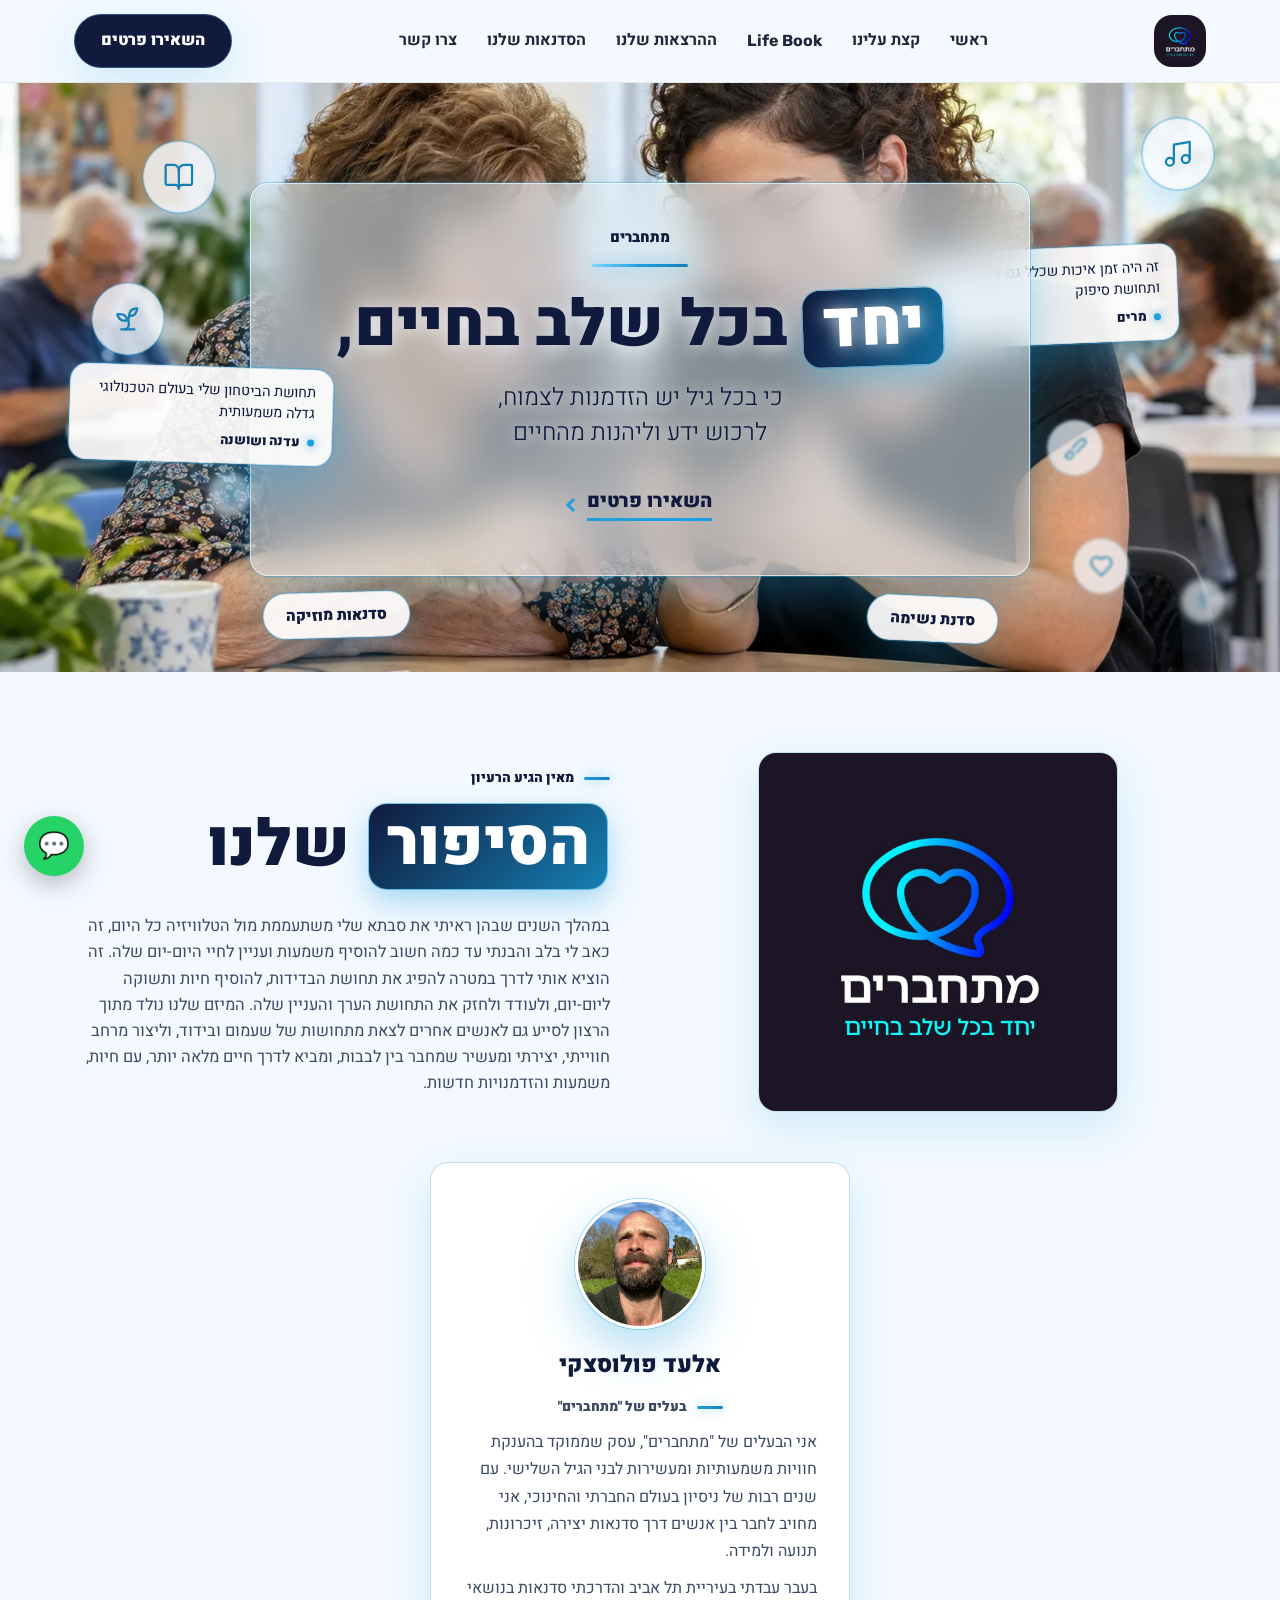
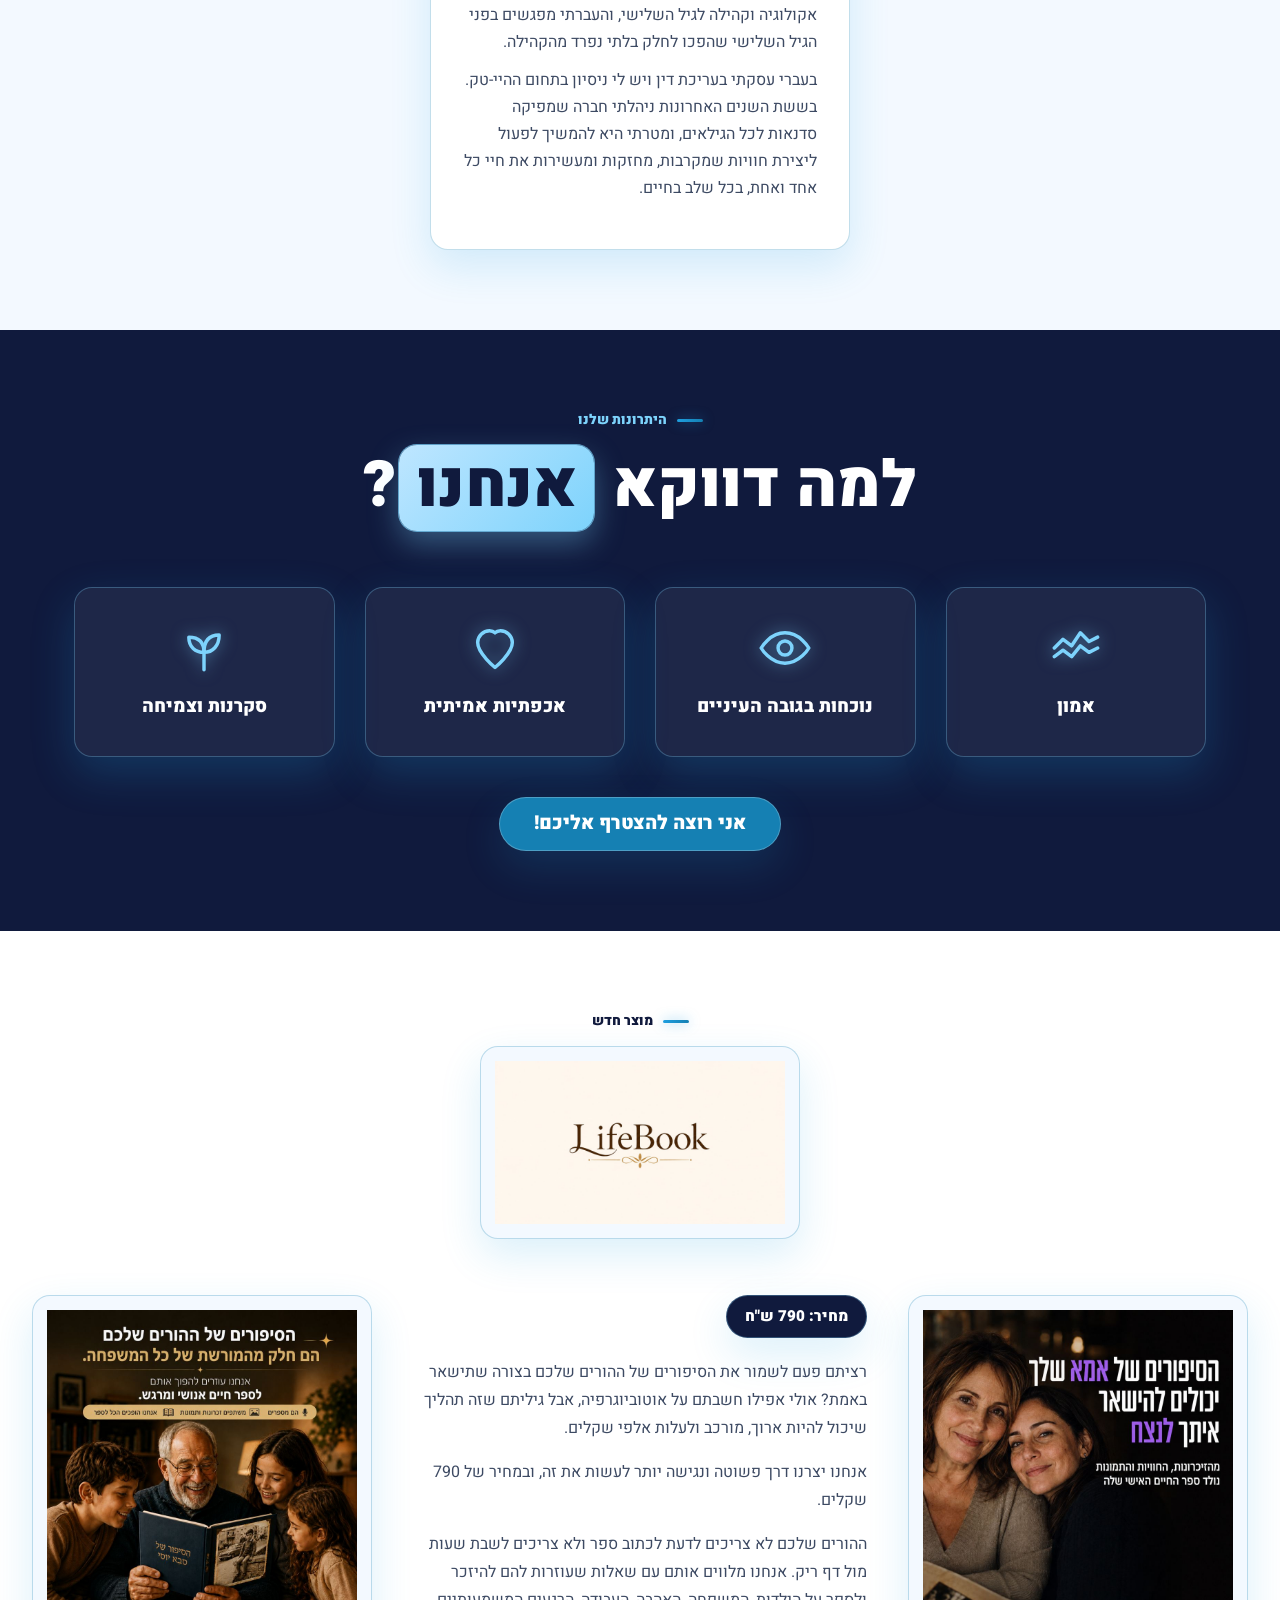
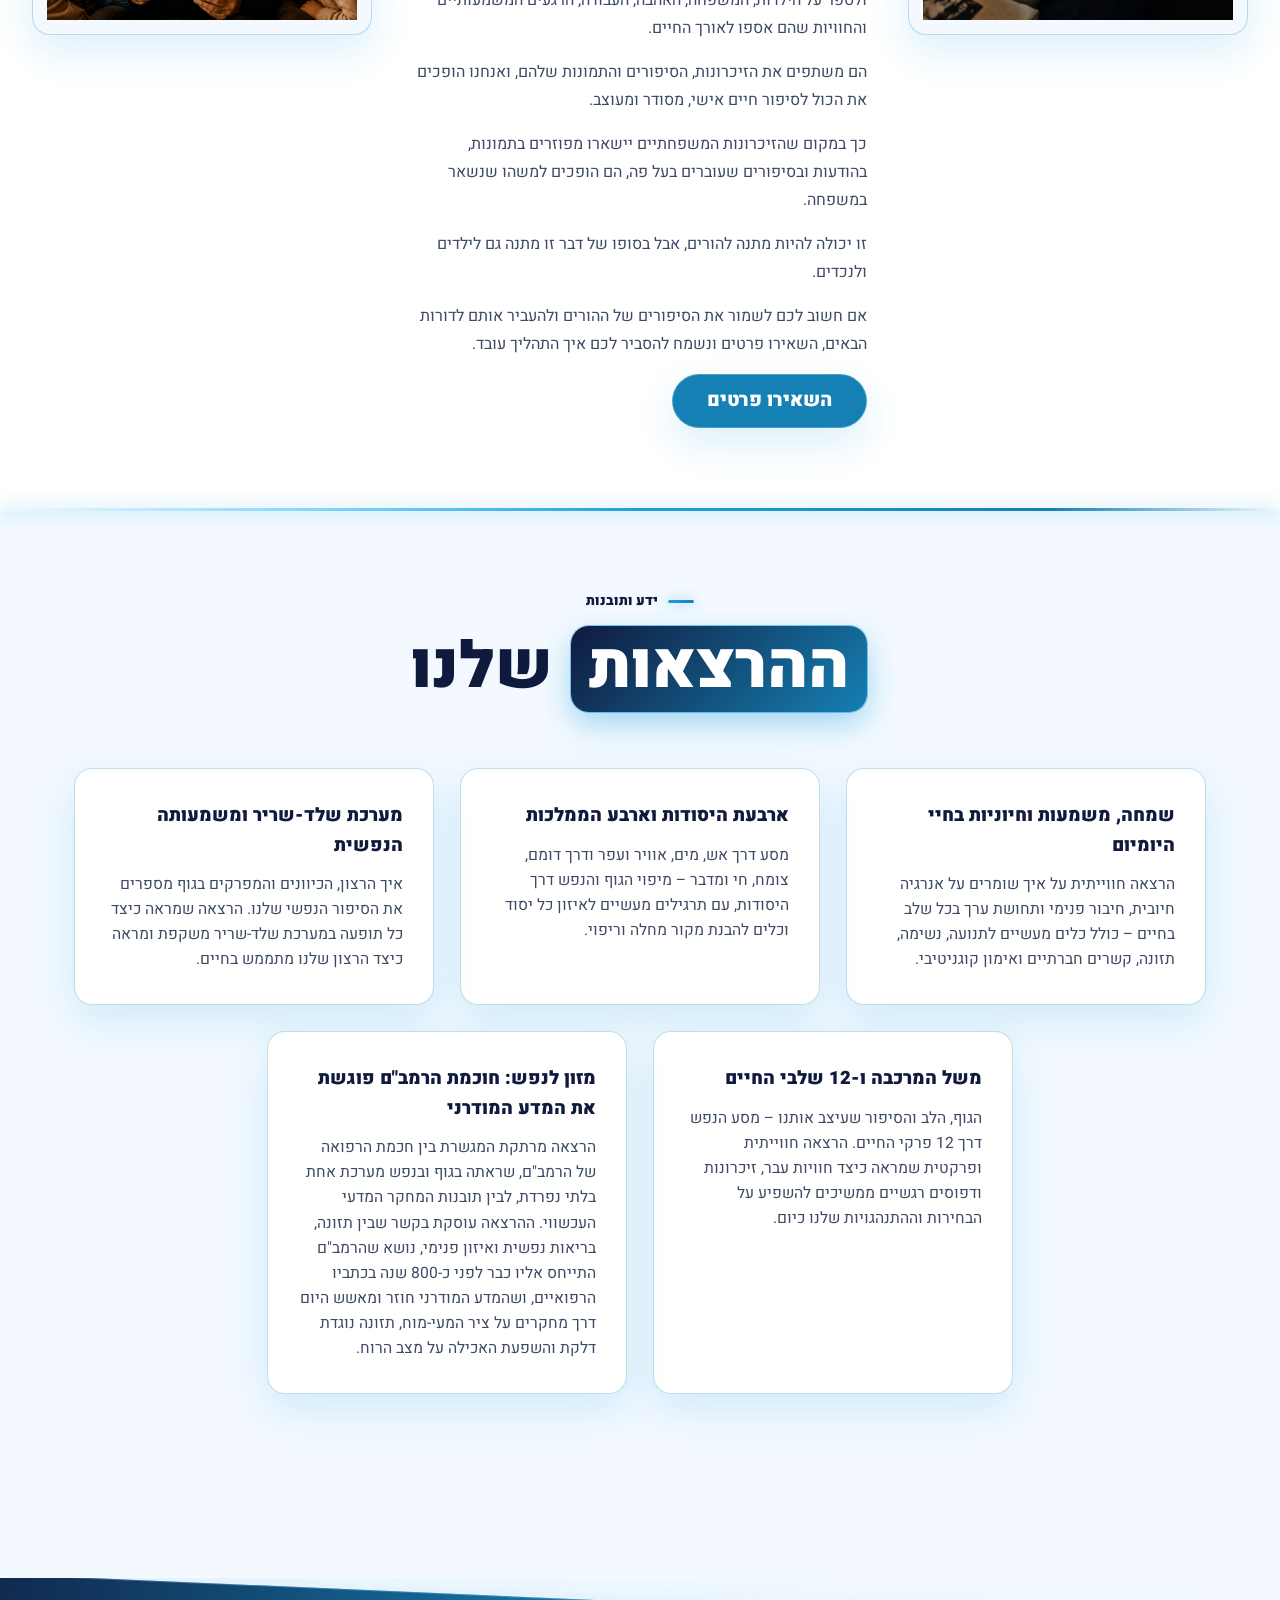
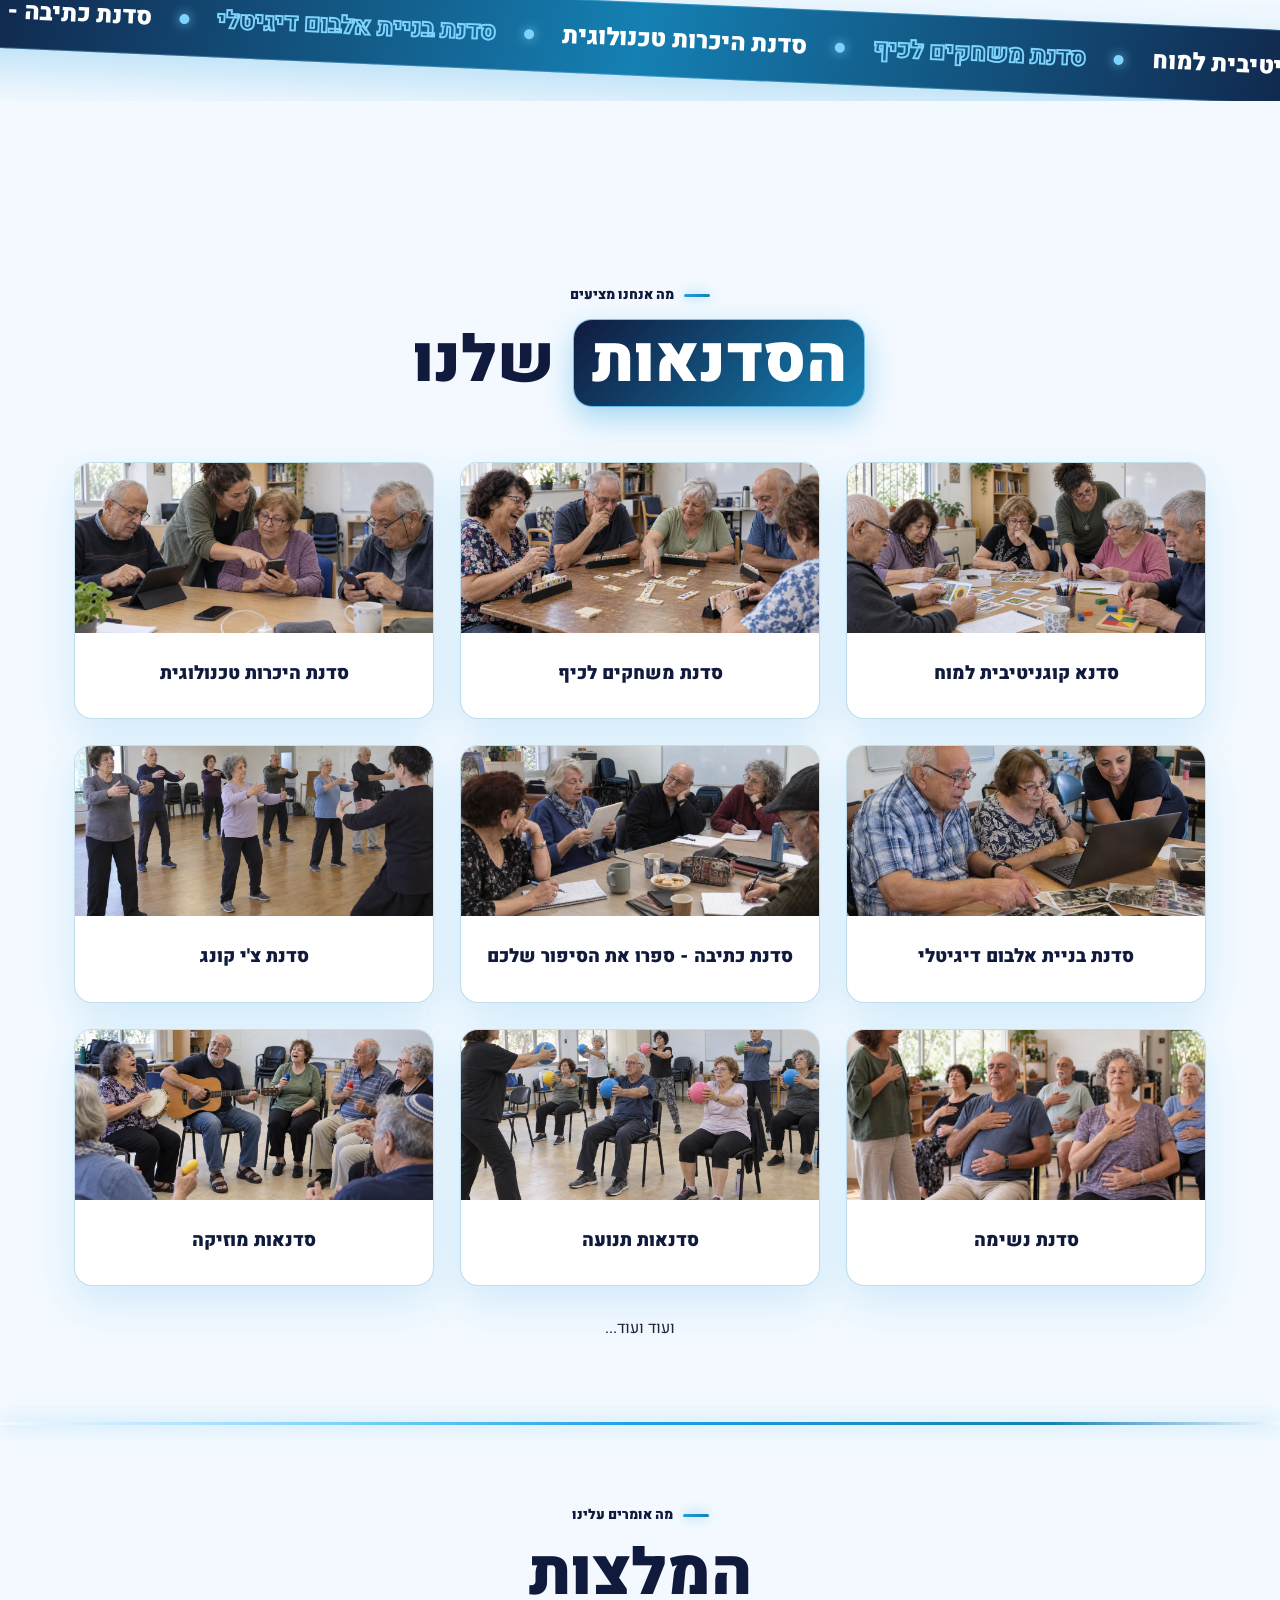
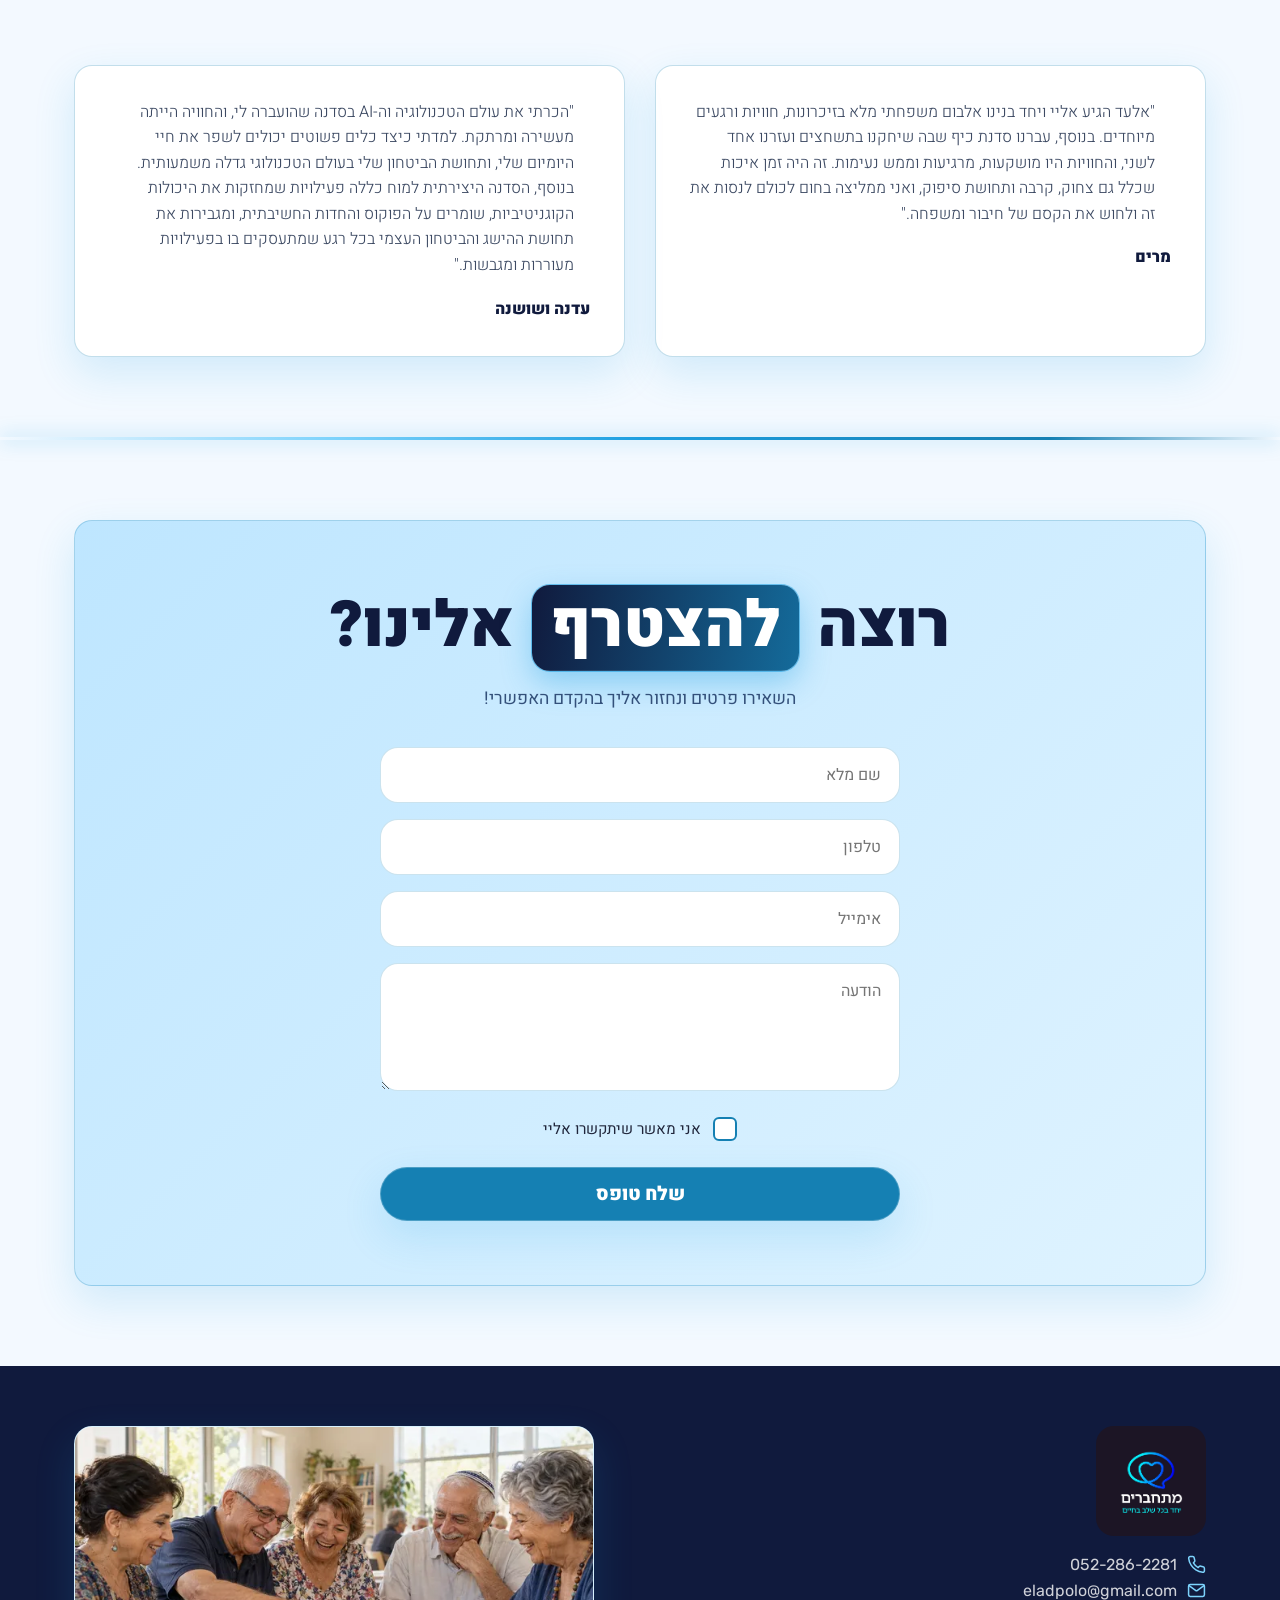
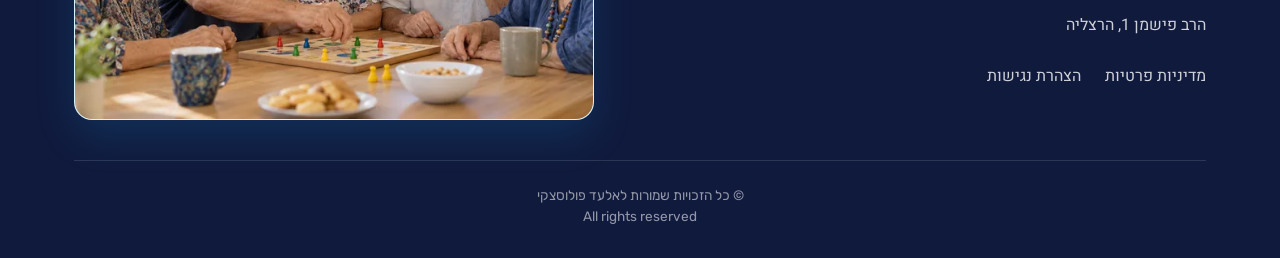
==== commit 5f33bfcb: "max-demo: apply the director's dispositions of the slop audit Fourteen of the fifteen listed fixes, " ====
--- a/index.html
+++ b/index.html
@@ -40,19 +40,30 @@
              No letter-spacing on Hebrew anywhere (DESIGN-LAW 37).
      ===================================================================== */
   :root{
+    /* NAMES MATCH VALUES. Three tokens used to be inherited from the original
+       file under names that described a different palette entirely:
+       --terracotta held a blue, --forest held a navy, --sage held a pale blue.
+       A name that lies about its value makes every later reader guess. They are
+       renamed here to what they actually are, and nothing else about them moved:
+         --terracotta #1E9FE0 -> --brand
+         --forest     #101A3D -> --navy
+         --sage       #7DD3FC -> --brand-light */
     --cream:#F3F9FF;
     --peach:#BEE6FF;
-    --terracotta:#1E9FE0;        /* brand blue, primary. Name kept from the original file. */
-    --brand-deep:#1580B3;        /* brand blue, deep end. Already on the page. */
-    --forest:#101A3D;
+    --brand:#1E9FE0;             /* brand blue, primary */
+    --brand-deep:#1580B3;        /* brand blue, deep end */
+    --brand-light:#7DD3FC;       /* brand blue, light end */
+    --navy:#101A3D;              /* the dark ground and the ink of every heading */
     --ink:#20263B;
     --ink-soft:#3d4a63;
-    --sage:#7DD3FC;
     --white:#FFFFFF;
     --whatsapp:#25D366;
 
-    /* THE ONE CARD LANGUAGE. One radius, one border weight, one glow. */
+    /* THE ONE CARD LANGUAGE. One border weight, one glow, and TWO radii on the
+       whole page: --panel-radius on every card, panel, framed image and field,
+       --chip-radius on every pill. Nothing boxy takes a third value. */
     --panel-radius:18px;
+    --chip-radius:40px;
     --panel-border:1px;
     --panel-line:rgba(21,128,179,.26);
     --panel-line-dark:rgba(125,211,252,.30);
@@ -69,6 +80,10 @@
     /* TWO TYPE SIZES FAR APART, weight extremes in between */
     --display:4rem;              /* desktop: 4.0x the 1rem body (DESIGN-LAW 29) */
     --display-sm:3.8rem;         /* phone: 3.8x, re-tuned not shrunk (DESIGN-LAW 30) */
+    /* ONE card-title size. The three card families used to run 1.15 / 1.15 /
+       1.1rem, a 0.05rem difference nobody can see and everybody has to
+       maintain. A single token means the next card family cannot drift. */
+    --card-title:1.15rem;
   }
   *{box-sizing:border-box;margin:0;padding:0;}
   html{scroll-behavior:smooth;}
@@ -93,7 +108,7 @@
      Ink rather than accent, because an eyebrow is neither an action nor the
      one emphasised word (DESIGN-LAW 47). The accent shows up as the bar. */
   .eyebrow{
-    color:var(--forest);
+    color:var(--navy);
     font-weight:900;
     font-size:.85rem;
     display:flex;
@@ -104,24 +119,24 @@
   }
   .eyebrow::before{
     content:"";width:26px;height:3px;border-radius:3px;flex:0 0 auto;
-    background:linear-gradient(to left,var(--brand-deep),var(--terracotta));
+    background:linear-gradient(to left,var(--brand-deep),var(--brand));
     box-shadow:0 0 12px rgba(30,159,224,.55);
   }
   .story .eyebrow{justify-content:flex-start;}
 
-  h1,h2,h3{font-family:'Heebo',sans-serif;font-weight:900;color:var(--forest);}
+  h1,h2,h3{font-family:'Heebo',sans-serif;font-weight:900;color:var(--navy);}
   section{padding:80px 0;}
 
   /* THE ACTION. White on #1580B3 at 19.2px/900 is WCAG "large text" and
-     clears the 3:1 bar at 4.16:1; white on the lighter #1E9FE0 does not,
-     which is why the deep end of the family carries the button. */
+     clears the 3:1 bar at 4.4:1 measured; white on the lighter #1E9FE0 does
+     not, which is why the deep end of the family carries the button. */
   .btn{
     display:inline-flex;align-items:center;justify-content:center;
     min-height:54px;
     background:var(--brand-deep);
     color:#fff;
     padding:14px 34px;
-    border-radius:40px;
+    border-radius:var(--chip-radius);
     font-family:'Heebo',sans-serif;
     font-weight:900;
     font-size:1.2rem;
@@ -133,7 +148,21 @@
     transition:transform var(--fb) ease-out, box-shadow var(--fb) ease-out;
   }
   .btn:hover{transform:translateY(-3px);box-shadow:var(--panel-glow-lit);}
-  .btn:focus-visible{outline:3px solid var(--terracotta);outline-offset:3px;}
+  .btn:focus-visible{outline:3px solid var(--brand);outline-offset:3px;}
+
+  /* THE HEADER'S ACTION, the one small instance of the button.
+     At 16px/900 it is NOT WCAG "large text": that bar opens at 18.66px bold.
+     So it answers to the 4.5:1 body bar, and white on --brand-deep measures
+     4.4:1, which misses. It therefore takes the next step DOWN the page's own
+     ramp, --navy, exactly as .lifebook-price already does for exactly this
+     reason, and keeps the accent as its glow edge and its focus ring.
+     Measured after the change: white on --navy is 16.97:1. */
+  .btn-sm{
+    padding:12px 26px;
+    font-size:1rem;
+    background:var(--navy);
+    border-color:var(--panel-line-dark);
+  }
 
   /* HEADER */
   header{
@@ -146,14 +175,14 @@
     display:flex;align-items:center;justify-content:space-between;
     padding:14px 24px;max-width:1180px;margin:0 auto;
   }
-  .logo img{height:52px;border-radius:12px;}
+  .logo img{height:52px;border-radius:var(--panel-radius);}
   nav ul{display:flex;gap:30px;align-items:center;}
   /* Chrome weight is 700. The hover feedback is the accent underline growing
      from the inline-start edge, on the page's one feedback duration. */
   nav a{font-weight:700;font-size:1rem;position:relative;padding:6px 0;}
   nav a::after{
     content:"";position:absolute;inset-inline-start:0;bottom:0;height:2px;width:100%;
-    background:var(--terracotta);border-radius:2px;
+    background:var(--brand);border-radius:2px;
     transform:scaleX(0);transform-origin:left center;
     transition:transform var(--fb) ease-out;
   }
@@ -162,7 +191,7 @@
   [dir="rtl"] nav a::after{transform-origin:right center;}
   nav a:hover::after,nav a:focus-visible::after{transform:scaleX(1);}
   .menu-toggle{
-    display:none;background:none;border:none;color:var(--forest);cursor:pointer;
+    display:none;background:none;border:none;color:var(--navy);cursor:pointer;
     width:48px;height:48px;align-items:center;justify-content:center;flex-direction:column;gap:5px;
   }
   .menu-toggle span{display:block;width:24px;height:2px;border-radius:2px;background:currentColor;}
@@ -184,7 +213,7 @@
       border-top:1px solid rgba(16,26,61,.08);touch-action:manipulation;
     }
     .menu-toggle:focus-visible, header nav a:focus-visible{
-      outline:3px solid var(--terracotta);outline-offset:2px;
+      outline:3px solid var(--brand);outline-offset:2px;
     }
   }
 
@@ -199,7 +228,12 @@
   .hero-bg{position:absolute;inset:0;z-index:0;}
   .hero-slide{
     position:absolute;inset:0;opacity:0;
-    transition:opacity 1.4s cubic-bezier(.4,0,.2,1);   /* the page's own crossfade, kept */
+    /* THE CROSSFADE, brought back inside the law. It used to run 1.4s on
+       cubic-bezier(.4,0,.2,1): half a second past the band-2 ceiling, on a
+       curve that belongs to neither band. It is now the large-surface ceiling
+       itself, --enter-large .9s, on the page's own --ease-out. Same effect,
+       one number and one curve fewer to explain. */
+    transition:opacity var(--enter-large) var(--ease-out);
   }
   .hero-slide.is-active{opacity:1;}
   .hero-slide img{width:100%;height:100%;object-fit:cover;display:block;}
@@ -227,25 +261,34 @@
     max-width:780px;
     margin:0 auto;
     padding:42px 48px 46px;
-    border-radius:calc(var(--panel-radius) + 10px);
+    border-radius:var(--panel-radius);
     border:var(--panel-border) solid rgba(255,255,255,.62);
     /* Real glass, not fog. The tint is light enough that the photograph
        reads through it as colour and shape; the heavy blur is what makes
        Hebrew legible on top of six different photographs. The original
        radial haze that used to do this job is gone: two overlapping washes
-       left a visible seam across the picture. */
-    background:rgba(243,249,255,.52);
-    -webkit-backdrop-filter:blur(22px) saturate(125%);
-    backdrop-filter:blur(22px) saturate(125%);
+       left a visible seam across the picture.
+
+       THE SATURATE CAME DOWN, 1.25 to 0.85. Pushing saturation UP through
+       the glass took whatever was behind it and made it louder, and three of
+       the six hero photographs are warm interiors: the panel was smearing a
+       beige wash across a page whose whole palette is cool. Below 1 the glass
+       drains the picture instead of amplifying it, and the tint is now mixed
+       three parts --cream to one part --peach rather than --cream alone, so
+       the drained picture lands on the cool side of neutral. Both tint
+       colours are already on this page; no new colour enters here. */
+    background:rgba(228,244,255,.55);
+    -webkit-backdrop-filter:blur(22px) saturate(.85);
+    backdrop-filter:blur(22px) saturate(.85);
     box-shadow:var(--panel-glow-lit);
   }
   .brand-label{
-    font-size:.92rem;letter-spacing:normal;color:var(--forest);font-weight:900;
+    font-size:.92rem;letter-spacing:normal;color:var(--navy);font-weight:900;
     margin-bottom:14px;
   }
   .hero-hairline{
     display:block;width:96px;height:3px;border-radius:3px;margin:0 auto 22px;
-    background:linear-gradient(to left,var(--brand-deep),var(--terracotta),var(--sage));
+    background:linear-gradient(to left,var(--brand-deep),var(--brand),var(--brand-light));
     box-shadow:0 0 16px rgba(30,159,224,.65);
     transform-origin:center;
   }
@@ -254,7 +297,7 @@
      900 at 4x the body. Lines two and three are the same face at 300, far
      smaller. Two sizes far apart, and the extremes of the family between
      them. Nothing on this page sits in the middle. */
-  .hero h2{margin:0 0 30px;color:var(--forest);text-wrap:balance;}
+  .hero h2{margin:0 0 30px;color:var(--navy);text-wrap:balance;}
   .hero-line{display:block;}
   .hero-line:first-of-type{
     font-size:var(--display);font-weight:900;line-height:1.06;
@@ -266,25 +309,25 @@
      photograph behind the glass, and the people reading this page are the
      last people to give thin pale type to. */
   .hero-line:not(:first-of-type){
-    font-size:1.5rem;font-weight:300;line-height:1.45;color:var(--forest);
+    font-size:1.5rem;font-weight:300;line-height:1.45;color:var(--navy);
     text-shadow:0 1px 12px rgba(243,249,255,.85);
   }
   .hero-nowrap{white-space:nowrap;}
   .hero-link{
     min-height:48px;display:inline-flex;align-items:center;justify-content:center;gap:9px;
-    color:var(--forest);font-weight:900;font-size:1.2rem;touch-action:manipulation;
+    color:var(--navy);font-weight:900;font-size:1.2rem;touch-action:manipulation;
     transition:transform var(--fb) ease-out;
   }
   .hero-link:hover{transform:translateY(-2px);}
   .hero-link-text{
     line-height:1.35;padding-bottom:3px;
-    border-bottom:3px solid var(--terracotta);
+    border-bottom:3px solid var(--brand);
   }
   .hero-chevron{
-    width:10px;height:10px;border-left:3px solid var(--terracotta);border-bottom:3px solid var(--terracotta);
+    width:10px;height:10px;border-left:3px solid var(--brand);border-bottom:3px solid var(--brand);
     transform:rotate(45deg);flex:0 0 auto;
   }
-  .hero-link:focus-visible{outline:3px solid var(--terracotta);outline-offset:4px;border-radius:3px;}
+  .hero-link:focus-visible{outline:3px solid var(--brand);outline-offset:4px;border-radius:3px;}
 
   @media(max-width:640px){
     /* The phone gets its own decision, not a narrower copy (DESIGN-LAW 55):
@@ -315,7 +358,7 @@
   .facilitator-card,
   .why-item,
   .story img,
-  .lifebook-images img,
+  .lifebook-frame,
   .footer-img{
     border-radius:var(--panel-radius);
     border:var(--panel-border) solid var(--panel-line);
@@ -351,7 +394,12 @@
   .card{overflow:hidden;text-align:center;}
   .card-img{width:100%;height:170px;object-fit:cover;}
   .card-body{padding:26px 22px 30px;}
-  .card h3{font-size:1.15rem;font-weight:900;margin-bottom:18px;min-height:52px;}
+  /* NO MIN-HEIGHT. It used to be 52px, two lines' worth, on a title that is one
+     line in eight of the nine workshop cards: a 23px hole under every one of
+     them, plus an 18px gap reserved for a sibling that does not exist. The body
+     now closes on its own content and the padding does the breathing. */
+  .card h3{font-size:var(--card-title);font-weight:900;margin-bottom:18px;}
+  .card-body h3:last-child{margin-bottom:0;}
 
   /* STORY */
   .story{
@@ -363,7 +411,7 @@
   #about .story img{max-width:360px;width:100%;display:block;margin:0 auto;}
 
   /* WHY US. Black used as material, not as a background colour (DESIGN-LAW 49). */
-  .why-bg{background:var(--forest);color:#fff;}
+  .why-bg{background:var(--navy);color:#fff;}
   .why-bg .section-title h2{color:#fff;}
   .why-bg .eyebrow{color:#fff;}
   .why-grid{
@@ -375,11 +423,11 @@
   }
   .why-icon{width:52px;height:52px;margin:0 auto 18px;display:block;}
   .why-icon svg{
-    width:100%;height:100%;stroke:var(--sage);fill:none;stroke-width:1.6;
+    width:100%;height:100%;stroke:var(--brand-light);fill:none;stroke-width:1.6;
     stroke-linecap:round;stroke-linejoin:round;
     filter:drop-shadow(0 0 8px rgba(125,211,252,.55));
   }
-  .why-item h3{color:#fff;font-size:1.1rem;font-weight:900;margin-bottom:8px;}
+  .why-item h3{color:#fff;font-size:var(--card-title);font-weight:900;margin-bottom:0;}
 
   .cta-row{display:flex;gap:18px;justify-content:center;margin-top:40px;flex-wrap:wrap;}
 
@@ -389,16 +437,28 @@
   }
   @media(max-width:800px){.testimonials{grid-template-columns:1fr;}}
   .testimonial{padding:34px;}
-  .testimonial p{font-style:italic;color:var(--ink-soft);margin-bottom:18px;}
+  /* NO ITALIC. Hebrew has no italic: the browser fakes one by shearing the
+     letterforms, which is the tell that the type was never designed for it and
+     is the hardest thing on this page for an older reader to get through. The
+     quoted voice is carried the Hebrew way instead (DESIGN-LAW 37 and 38): a
+     weight step DOWN to 300, away from the 900 of the name underneath it, and a
+     small logical indent so the block reads as set-in speech. The quotation
+     marks in the copy are the client's own and are untouched. */
+  .testimonial p{
+    font-weight:300;
+    color:var(--ink-soft);
+    margin-bottom:18px;
+    padding-inline-start:16px;
+  }
   /* Ink at 900, not accent: #1E9FE0 on white is 2.96:1 and fails AA at this
      size, and a name is neither an action nor the emphasised word. */
-  .testimonial .name{font-weight:900;color:var(--forest);}
+  .testimonial .name{font-weight:900;color:var(--navy);}
 
   /* CONTACT. The same panel language at a larger radius, on the pale end of
      the one accent family. */
   .contact-bg{
     background:linear-gradient(135deg,#BEE6FF 0%,#DFF3FF 100%);
-    border-radius:calc(var(--panel-radius) + 14px);
+    border-radius:var(--panel-radius);
     border:var(--panel-border) solid var(--panel-line);
     box-shadow:var(--panel-glow);
     padding:64px 40px;
@@ -408,27 +468,117 @@
   .contact-bg p{margin-bottom:34px;color:#33507a;font-size:1.1rem;}
   form.contact-form{max-width:520px;margin:0 auto;display:flex;flex-direction:column;gap:16px;}
   form.contact-form input, form.contact-form textarea{
-    padding:15px 18px;border-radius:12px;font-family:inherit;font-size:1rem;
+    padding:15px 18px;border-radius:var(--panel-radius);font-family:inherit;font-size:1rem;
     border:var(--panel-border) solid rgba(21,128,179,.22);
     background:var(--white);color:var(--ink);
     transition:box-shadow var(--fb) ease-out, border-color var(--fb) ease-out;
   }
   form.contact-form input:focus, form.contact-form textarea:focus{
-    outline:none;border-color:var(--terracotta);
+    outline:none;border-color:var(--brand);
     box-shadow:0 0 0 3px rgba(30,159,224,.30);
   }
   form.contact-form input[type="tel"]{text-align:right;}
-  .checkbox-row{display:flex;align-items:center;gap:8px;justify-content:center;font-size:.95rem;}
+
+  /* THE CONSENT CONTROL.
+     The native box paints at 13 by 13 and carried no padding of its own, so the
+     only thing to aim at was a third of the 44px minimum, on the one control
+     that gates the whole form, on a page built for hands that are not steady.
+     Three things change and nothing else:
+
+     1. THE LABEL IS THE TARGET. It wraps the input, so box and words are one
+        tap, and it is padded to a 44px minimum height. Nobody has to hit 13px.
+     2. THE NATIVE BOX IS HIDDEN, NOT REMOVED. It keeps its place in the DOM,
+        stays focusable, stays `required`, and still runs the browser's own
+        validation. Only its paint is dropped. display:none would have taken
+        the keyboard and the validation with it.
+     3. THE DRAWN BOX IS 24px and follows :checked, filling with the deep end
+        of the accent and showing a white tick. The deep end, not the light one:
+        white on #1E9FE0 measures 2.96:1 and misses even the 3:1 bar that a
+        drawn control answers to; white on #1580B3 measures 4.4:1.
+     Focus lands on the real input and paints its ring on the drawn box, so a
+     keyboard user can always see where they are. */
+  .checkbox-row{
+    position:relative;
+    display:flex;align-items:center;justify-content:center;gap:12px;
+    min-height:44px;
+    padding:10px 14px;
+    font-size:.95rem;
+    line-height:1.35;
+    border-radius:var(--panel-radius);
+    cursor:pointer;
+  }
+  .checkbox-row input[type="checkbox"]{
+    position:absolute;
+    inset-inline-start:14px;
+    top:50%;
+    width:24px;height:24px;margin:0;
+    transform:translateY(-50%);
+    opacity:0;
+    cursor:pointer;
+  }
+  .cb-box{
+    flex:0 0 auto;
+    width:24px;height:24px;
+    display:inline-flex;align-items:center;justify-content:center;
+    /* Derived from the panel radius rather than picked, so the page still
+       carries two authored box radii and not three. */
+    border-radius:calc(var(--panel-radius) / 3);
+    border:2px solid var(--brand-deep);
+    background:var(--white);
+    transition:background var(--fb) ease-out, border-color var(--fb) ease-out;
+  }
+  .cb-box svg{
+    width:15px;height:15px;
+    stroke:#fff;fill:none;stroke-width:3;stroke-linecap:round;stroke-linejoin:round;
+    opacity:0;
+    transition:opacity var(--fb) ease-out;
+  }
+  .checkbox-row input[type="checkbox"]:checked + .cb-box{
+    background:var(--brand-deep);border-color:var(--brand-deep);
+  }
+  .checkbox-row input[type="checkbox"]:checked + .cb-box svg{opacity:1;}
+  .checkbox-row input[type="checkbox"]:focus-visible + .cb-box{
+    outline:3px solid var(--brand-deep);outline-offset:3px;
+  }
+  @media(prefers-reduced-motion: reduce){
+    .cb-box,.cb-box svg{transition:none;}
+  }
 
   /* FOOTER. Tints of white instead of the two stray warm greys the original
      carried, so the palette stays at three neutrals plus the one accent. */
-  footer{background:var(--forest);color:rgba(255,255,255,.80);padding:60px 0 30px;}
+  footer{background:var(--navy);color:rgba(255,255,255,.80);padding:60px 0 30px;}
   .footer-top{
     display:flex;justify-content:space-between;flex-wrap:wrap;gap:30px;margin-bottom:40px;
   }
   footer a{transition:color var(--fb) ease-out;}
-  footer a:hover{color:var(--sage);}
+  footer a:hover{color:var(--brand-light);}
   .footer-links{display:flex;gap:24px;flex-wrap:wrap;}
+  /* The two legal links measured 26px of hit height, which is a line of text
+     and nothing else. Vertical padding takes them to the 44px minimum without
+     moving a single glyph: the text sits where it sat, the target grew around
+     it. They stay inline-flex so the padding actually counts as target. */
+  .footer-links a{
+    display:inline-flex;align-items:center;
+    min-height:44px;
+    padding-block:9px;
+  }
+  .footer-links a:focus-visible{outline:3px solid var(--brand-light);outline-offset:2px;border-radius:3px;}
+
+  /* FOOTER CONTACT ICONS. These two were a phone emoji and an envelope emoji,
+     the one place on the page where a glyph from a font was doing an icon's job
+     while every other icon on the page is a stroked outline (DESIGN-LAW 64).
+     They are now the same outlines as everywhere else. The phone is the exact
+     path the sticky bar already carries; the envelope is its match, drawn to
+     the same stroke weight and the same cap and join. Light end of the accent,
+     because the footer ground is --navy and the deep end disappears into it;
+     it is the same stroke the .why-icon set uses on that same navy band.
+     The text beside them is untouched. */
+  .footer-contact{display:flex;align-items:center;gap:10px;}
+  .footer-contact svg{
+    width:19px;height:19px;flex:0 0 auto;
+    stroke:var(--brand-light);fill:none;stroke-width:1.9;
+    stroke-linecap:round;stroke-linejoin:round;
+  }
   .footer-img{overflow:hidden;flex:0 1 520px;max-width:520px;border-color:var(--panel-line-dark);}
   .footer-img img{width:100%;height:auto;}
   .footer-bottom{
@@ -448,7 +598,7 @@
 
   /* LECTURES */
   .lecture-card{padding:32px 30px;}
-  .lecture-card h3{font-size:1.15rem;font-weight:900;margin-bottom:12px;}
+  .lecture-card h3{font-size:var(--card-title);font-weight:900;margin-bottom:12px;}
   .lecture-card p{color:var(--ink-soft);font-size:.98rem;margin-bottom:0;}
   @media(min-width:1024px){
     #lectures .cards{grid-template-columns:repeat(6,1fr);}
@@ -465,9 +615,9 @@
   @media(min-width:1024px){
     .lifebook-wrap{grid-template-columns:minmax(0,1fr) minmax(0,2fr) minmax(0,1fr);gap:32px;}
     .lifebook-images{display:contents;}
-    .lifebook-images img:first-child{grid-column:1;grid-row:1;}
+    .lifebook-images .lifebook-frame:first-child{grid-column:1;grid-row:1;}
     .lifebook-text{grid-column:2;grid-row:1;}
-    .lifebook-images img:last-child{grid-column:3;grid-row:1;}
+    .lifebook-images .lifebook-frame:last-child{grid-column:3;grid-row:1;}
   }
   @media (min-width:1280px){
     .lifebook-wrap{
@@ -480,13 +630,42 @@
   /* The price pill runs on ink, not on the light accent: white on #1E9FE0 is
      2.96:1 and fails at this size. It keeps the accent as its glow edge. */
   .lifebook-price{
-    display:inline-block;background:var(--forest);color:#fff;
-    padding:8px 18px;border-radius:24px;font-weight:900;font-size:.95rem;margin-bottom:20px;
+    display:inline-block;background:var(--navy);color:#fff;
+    padding:8px 18px;border-radius:var(--chip-radius);font-weight:900;font-size:.95rem;margin-bottom:20px;
     border:var(--panel-border) solid var(--panel-line-dark);
     box-shadow:var(--panel-glow);
   }
-  #lifebook h2 img{max-width:420px;width:100%;display:block;margin:0 auto;border-radius:12px;}
-  @media(max-width:640px){#lifebook h2 img{max-width:80%;}}
+  /* THE LIFEBOOK SECTION, REFRAMED.
+     The logo tile and the two flyers are Elad's own artwork and they stay
+     exactly as he drew them: nothing here recolours, crops or retouches a
+     single pixel of an image. What changed is what they are MOUNTED in.
+
+     They used to BE the page surface: three full-width slabs of warm beige and
+     warm brown sitting straight on a cool blue page, with the card treatment
+     welded onto the picture's own edge. At that size, with no mount, the
+     artwork was not a picture on the page, it was the page, and the palette
+     read as broken for the length of the section.
+
+     Each one now sits inside the page's one device, the glow-edged panel, with
+     a cool --cream mat around it, and each is one size step smaller than it
+     was. A warm document DISPLAYED on a cool page reads as a document. A warm
+     document that IS the page reads as a palette break. Same pictures, same
+     order, same alt text. */
+  .lifebook-frame{
+    display:block;
+    width:100%;
+    max-width:340px;
+    margin-inline:auto;
+    padding:14px;
+    background:var(--cream);
+  }
+  .lifebook-frame img{width:100%;display:block;}
+  /* The logo tile is the smallest of the three displayed cards. */
+  #lifebook .section-title .lifebook-frame{max-width:320px;}
+  @media(max-width:640px){
+    #lifebook .section-title .lifebook-frame{max-width:260px;}
+    .lifebook-frame{max-width:300px;}
+  }
 
   /* =====================================================================
      MOTION.  Band 1 is .3s. Band 2 is .5s, .9s on a large surface.
@@ -508,7 +687,7 @@
   }
   /* One deliberate inversion: on the navy band the pill goes pale and the
      text goes ink, which is the only way it reads against its own ground. */
-  .why-bg .heading-highlight{color:var(--forest);}
+  .why-bg .heading-highlight{color:var(--navy);}
   .why-bg .heading-highlight::before{
     background:linear-gradient(135deg,#BEE6FF 0%,#7DD3FC 100%);
     box-shadow:0 0 0 1px rgba(125,211,252,.7), 0 12px 30px rgba(125,211,252,.35);
@@ -525,14 +704,14 @@
   /* Before the pill sweeps in the word must still be readable on bare ground:
      ink on the light sections, white on the navy band. It flips as the pill
      arrives under it. */
-  html.motion-ready .heading-highlight{color:var(--forest);}
+  html.motion-ready .heading-highlight{color:var(--navy);}
   html.motion-ready .why-bg .heading-highlight{color:#fff;}
   html.motion-ready .heading-highlight::before{transform:scaleX(0);}
   html.motion-ready .reveal-item.is-revealed .heading-highlight{
     color:#fff;transition:color var(--fb) ease-out 420ms;
   }
   html.motion-ready .why-bg .reveal-item.is-revealed .heading-highlight{
-    color:var(--forest);transition:color var(--fb) ease-out 420ms;
+    color:var(--navy);transition:color var(--fb) ease-out 420ms;
   }
   html.motion-ready .reveal-item.is-revealed .heading-highlight::before{
     transform:scaleX(1);transition:transform var(--enter) var(--ease-out) 260ms;
@@ -596,7 +775,7 @@
     html.motion-ready .hero-panel .hero-link{opacity:1;transform:none;transition:none;}
     html.motion-ready .heading-highlight::before{transform:scaleX(1);transition:none;}
     html.motion-ready .heading-highlight{color:#fff;transition:none;}
-    html.motion-ready .why-bg .heading-highlight{color:var(--forest);}
+    html.motion-ready .why-bg .heading-highlight{color:var(--navy);}
   }
 
   /* THE PHONE'S OWN TYPE DECISION. 3.8x the body rather than the desktop
@@ -606,7 +785,7 @@
     .story h2,
     .contact-bg h2{font-size:var(--display-sm);line-height:1.02;}
     .section-title{margin-bottom:44px;}
-    .contact-bg{padding:48px 20px;border-radius:var(--panel-radius);}
+    .contact-bg{padding:48px 20px;}
     .facilitator-card{padding:30px 22px;}
     .lecture-card{padding:28px 24px;}
     .testimonial{padding:28px 24px;}
@@ -632,7 +811,7 @@
 
 <header>
   <div class="nav-wrap">
-    <a href="#top" class="logo"><img src="assets/logo.jpg" alt="מתחברים" style="border-radius:12px;"></a>
+    <a href="#top" class="logo"><img src="assets/logo.jpg" alt="מתחברים"></a>
     <nav id="primary-navigation">
       <ul>
         <li><a href="#top">ראשי</a></li>
@@ -648,7 +827,7 @@
       <span aria-hidden="true"></span>
       <span aria-hidden="true"></span>
     </button>
-    <a href="#contact" class="btn" style="padding:12px 26px;font-size:.9rem;">השאירו פרטים</a>
+    <a href="#contact" class="btn btn-sm">השאירו פרטים</a>
   </div>
 </header>
 
@@ -794,12 +973,15 @@
   <div class="container">
     <div class="section-title">
       <span class="eyebrow">מוצר חדש</span>
-      <h2><img src="assets/logo-lifebook.jpg" alt="Life Book"></h2>
+      <!-- Each of Elad's three LifeBook pictures is mounted in the page's own
+           glow-edged panel with a cool mat around it. The pictures themselves
+           are untouched: same files, same alt text, same order. -->
+      <h2><span class="lifebook-frame"><img src="assets/logo-lifebook.jpg" alt="Life Book"></span></h2>
     </div>
     <div class="lifebook-wrap">
       <div class="lifebook-images">
-        <img src="assets/lifebook-1.jpg" alt="הסיפורים של אמא שלך יכולים להישאר איתך לנצח">
-        <img src="assets/lifebook-2.jpg" alt="הסיפורים של ההורים שלכם הם חלק מהמורשת של כל המשפחה">
+        <div class="lifebook-frame"><img src="assets/lifebook-1.jpg" alt="הסיפורים של אמא שלך יכולים להישאר איתך לנצח"></div>
+        <div class="lifebook-frame"><img src="assets/lifebook-2.jpg" alt="הסיפורים של ההורים שלכם הם חלק מהמורשת של כל המשפחה"></div>
       </div>
       <div class="lifebook-text">
         <span class="lifebook-price">מחיר: 790 ש"ח</span>
@@ -1001,7 +1183,15 @@
         <input type="tel" name="phone" placeholder="טלפון" aria-label="טלפון" required>
         <input type="email" name="email" placeholder="אימייל" aria-label="אימייל">
         <textarea rows="4" name="message" placeholder="הודעה" aria-label="הודעה"></textarea>
-        <label class="checkbox-row"><input type="checkbox" required> אני מאשר שיתקשרו אליי</label>
+        <!-- The label wraps the input, so the box and the words are one 44px
+             target. The native box is hidden but still present, focusable and
+             required; the 24px box beside it is drawn by CSS and follows it.
+             Check icon: Lucide outline (ISC licence, lucide.dev), inline. -->
+        <label class="checkbox-row">
+          <input type="checkbox" required>
+          <span class="cb-box" aria-hidden="true"><svg viewBox="0 0 24 24"><path d="m5 13 4 4L19 7"/></svg></span>
+          <span class="cb-text">אני מאשר שיתקשרו אליי</span>
+        </label>
         <button type="submit" class="btn" id="leadFormSubmit">שלח טופס</button>
         <p id="leadFormStatus" role="status" aria-live="polite" style="display:none;font-weight:600;"></p>
       </form>
@@ -1025,7 +1215,7 @@
               form.reset();
               form.querySelectorAll('input, textarea, button').forEach(function(el){ el.style.display = 'none'; });
               statusEl.style.display = 'block';
-              statusEl.style.color = 'var(--forest)';
+              statusEl.style.color = 'var(--navy)';
               statusEl.textContent = 'תודה! הפרטים נשלחו בהצלחה, נחזור אליך בהקדם 💙';
             } else {
               throw new Error('שגיאת שרת');
@@ -1047,9 +1237,14 @@
   <div class="container">
     <div class="footer-top">
       <div>
-        <img src="assets/logo.jpg" alt="מתחברים" style="height:110px;margin-bottom:16px;border-radius:12px;">
-        <p>📞 <a href="tel:0522-862281">052-286-2281</a></p>
-        <p>✉️ <a href="mailto:eladpolo@gmail.com">eladpolo@gmail.com</a></p>
+        <img src="assets/logo.jpg" alt="מתחברים" style="height:110px;margin-bottom:16px;border-radius:var(--panel-radius);">
+        <!-- Phone and envelope as stroked outlines, the page's own icon
+             language, replacing the two emoji glyphs that used to stand here.
+             The phone is the same path the sticky bar carries; the envelope is
+             its match. Lucide outlines (ISC licence, lucide.dev), inline.
+             The numbers and the address beside them are untouched. -->
+        <p class="footer-contact"><svg viewBox="0 0 24 24" aria-hidden="true"><path d="M22 16.92v3a2 2 0 0 1-2.18 2 19.79 19.79 0 0 1-8.63-3.07 19.5 19.5 0 0 1-6-6 19.79 19.79 0 0 1-3.07-8.67A2 2 0 0 1 4.11 2h3a2 2 0 0 1 2 1.72c.13.96.36 1.9.7 2.81a2 2 0 0 1-.45 2.11L8.09 9.91a16 16 0 0 0 6 6l1.27-1.27a2 2 0 0 1 2.11-.45c.9.34 1.85.57 2.81.7A2 2 0 0 1 22 16.92z"/></svg> <a href="tel:0522-862281">052-286-2281</a></p>
+        <p class="footer-contact"><svg viewBox="0 0 24 24" aria-hidden="true"><rect x="2" y="4.5" width="20" height="15" rx="2"/><path d="m2.6 5.8 8.2 6.1a2 2 0 0 0 2.4 0l8.2-6.1"/></svg> <a href="mailto:eladpolo@gmail.com">eladpolo@gmail.com</a></p>
         <p style="margin-top:10px;">הרב פישמן 1, הרצליה</p>
         <div class="footer-links" style="margin-top:16px;">
           <a href="/privacy-policy/">מדיניות פרטיות</a>
@@ -1176,7 +1371,7 @@
     addReveal('.section-title > .eyebrow, .section-title > h2');
     addReveal('#about .story > div:first-child, #about .story > div:last-child > .eyebrow, #about .story > div:last-child > h2, #about .story > div:last-child > p');
     addReveal('.facilitator-card, .why-item, .lecture-card, #workshops .card, .testimonial, .stats > *, .workshop-detail');
-    addReveal('#lifebook .lifebook-images img, #lifebook .lifebook-text');
+    addReveal('#lifebook .lifebook-images .lifebook-frame, #lifebook .lifebook-text');
     addReveal('.gallery-intro, .gallery-quote, .gallery-grid > *, .gallery-outro');
     addReveal('.why-bg .cta-row, #workshops .cards + p, .contact-bg > h2, .contact-bg > p, .contact-form');
 
--- a/assets/motion-extra.css
+++ b/assets/motion-extra.css
@@ -10,8 +10,9 @@
    Law it answers to: motion-kit/docs/DESIGN-LAW.md, preset B (full volume).
      band 1, feedback   .3s ease-out
      band 2, entrance   .5s, .9s on a large surface, cubic-bezier(.22,1,.36,1)
-     continuous loops   2.4s to 30s, ease-in-out to bob, linear to glide
-   Nothing in this file sits between the two bands.
+     continuous loops   3s to 30s, ease-in-out to bob, linear to glide
+   Nothing in this file sits between the two bands, and no loop now runs under
+   the 3s floor (DESIGN-LAW 15).
 
    Every class starts with mx-.
    ========================================================================= */
@@ -30,16 +31,18 @@
        easing         ease-in-out on the loop, never ease-out, never a bounce
        near amplitude 15px, the reference's own measured travel
        direction      normal, infinite, fill none
-     from B1's per-icon table, verbatim
-       icon 1 near 2400ms delay 0    amp 15 blur 0
+     from B1's per-icon table, verbatim except the two marked RAISED
+       icon 1 near 2400ms RAISED to 3000ms  delay 0    amp 15 blur 0
        icon 2 mid  3600ms delay 620  amp 11 blur 1.5
-       icon 3 near 2800ms delay 1740 amp 15 blur 0
+       icon 3 near 2800ms RAISED to 3000ms  delay 1740 amp 15 blur 0
        icon 4 far  4200ms delay 900  amp 7  blur 3
        icon 5 mid  3200ms delay 2300 amp 11 blur 1.5
        icon 6 far  3900ms delay 1180 amp 7  blur 3
        icon 7 near 3000ms delay 2900 amp 15 blur 0
        sizes  near 72 mid 56 far 44, and on the phone 52 / 42 / 34
-       phone  drops icons 4 and 6, so five icons, not seven
+       phone  drops icons 4 and 6 per B1, and this build drops icon 7 as well,
+              so FOUR icons on a phone, not five: see the phone block below for
+              the panel rectangle that forced it
 
    WHAT THIS BUILD RE-MAPPED, recorded because B1 marks placement as
    "redesigned (default, tunable)" and asks for any change to be written down:
@@ -122,10 +125,19 @@
 }
 
 /* Per disc. Depth band, then B1's row, then the placement.
-   Positions are logical, so the field mirrors with the page. */
-.mx-ico-1{--size:72px;--op:1;   --blur:0px;   --amp:15px;--dur:2400ms;--delay:0ms;    inset-inline-start:8%; top:12%;}
+   Positions are logical, so the field mirrors with the page.
+
+   TWO DURATIONS WERE RAISED TO THE LOOP FLOOR. B1's table gave icon 1 a
+   2400ms period and icon 3 a 2800ms one. Both sit UNDER the 3s floor that
+   DESIGN-LAW 15 sets for a continuous loop, and a bob that short on a 72px
+   disc reads as a twitch rather than a drift. Both are now 3000ms, the floor
+   itself. Nothing else in the table moved: amplitude, delay, blur, opacity and
+   size are all still B1's. Icon 7 also runs 3000ms, so three discs now share a
+   period, but their delays are 0ms, 1740ms and 2900ms against three different
+   amplitudes, so no two are ever at the same point of the loop. */
+.mx-ico-1{--size:72px;--op:1;   --blur:0px;   --amp:15px;--dur:3000ms;--delay:0ms;    inset-inline-start:8%; top:12%;}
 .mx-ico-2{--size:56px;--op:.9;  --blur:1.5px; --amp:11px;--dur:3600ms;--delay:620ms;  inset-inline-start:16%;top:62%;}
-.mx-ico-3{--size:72px;--op:1;   --blur:0px;   --amp:15px;--dur:2800ms;--delay:1740ms; inset-inline-start:86%;top:16%;}
+.mx-ico-3{--size:72px;--op:1;   --blur:0px;   --amp:15px;--dur:3000ms;--delay:1740ms; inset-inline-start:86%;top:16%;}
 .mx-ico-4{--size:44px;--op:.78; --blur:3px;   --amp:7px; --dur:4200ms;--delay:900ms;  inset-inline-start:82%;top:70%;}
 .mx-ico-5{--size:56px;--op:.9;  --blur:1.5px; --amp:11px;--dur:3200ms;--delay:2300ms; inset-inline-start:14%;top:82%;}
 .mx-ico-6{--size:44px;--op:.78; --blur:3px;   --amp:7px; --dur:3900ms;--delay:1180ms; inset-inline-start:6%; top:88%;}
@@ -168,11 +180,11 @@
   display:block;
   max-width:264px;
   padding:13px 17px;
-  border-radius:16px;
+  border-radius:var(--panel-radius);
   background:rgba(255,255,255,.92);
   border:var(--panel-border) solid var(--panel-line);
   box-shadow:var(--panel-glow-lit);
-  color:var(--forest);
+  color:var(--navy);
   font-size:.9rem;
   line-height:1.45;
   text-align:start;
@@ -186,17 +198,17 @@
 .mx-chip-quote{display:block;font-weight:400;}
 .mx-chip-name{
   display:flex;align-items:center;gap:7px;
-  margin-top:8px;font-weight:900;font-size:.82rem;color:var(--forest);
+  margin-top:8px;font-weight:900;font-size:.82rem;color:var(--navy);
 }
 .mx-chip-name::before{
   content:"";width:7px;height:7px;border-radius:50%;flex:0 0 auto;
-  background:var(--terracotta);
+  background:var(--brand);
   box-shadow:0 0 8px rgba(30,159,224,.8);
 }
 .mx-chip-tag{
   max-width:none;
   padding:11px 22px;
-  border-radius:30px;
+  border-radius:var(--chip-radius);
   font-weight:900;
   font-size:.95rem;
   white-space:nowrap;
@@ -337,9 +349,14 @@
   color:#fff;
   padding:0 4px;
 }
+/* The outline words carry a 2px stroke, not 1.5px. At 1.5px against a dark
+   brand gradient the counters filled in at the render sizes this page actually
+   uses and the words read as a slightly soft SOLID rather than as an outline,
+   which is the whole point of alternating them. Checked by eye at both widths
+   after the change: still hollow, not bold. */
 .mx-ribbon-word.is-outline{
   color:transparent;
-  -webkit-text-stroke:1.5px #7DD3FC;
+  -webkit-text-stroke:2px #7DD3FC;
 }
 .mx-ribbon-dot{
   display:inline-block;
@@ -348,7 +365,7 @@
   border-radius:50%;
   flex:0 0 auto;
   margin:0 24px;
-  background:var(--sage);
+  background:var(--brand-light);
   box-shadow:0 0 12px rgba(125,211,252,.9);
 }
 .mx-ribbon:hover .mx-ribbon-track,
@@ -363,9 +380,17 @@
    (DESIGN-LAW 55).
 
    Both actions already exist on the page. The form anchor is the solid brand
-   pill and it sits on the inline-start side, which the flex order puts on the
-   right in RTL. Elad's number is the second action, and its digits are
-   isolated with dir="ltr" so the punctuation cannot reorder inside Hebrew.
+   pill and it is FIRST in the flex order, which in RTL puts it at the
+   inline-start edge, the right. Elad's number is the second action, and its
+   digits are isolated with dir="ltr" so the punctuation cannot reorder inside
+   Hebrew.
+
+   MEASURED, so nobody has to re-derive it from a screenshot: at 412 wide the
+   pill's rectangle runs x 206 to 396 and the number's runs x 16 to 194. The
+   right edge of the screen is x 412, so the pill is the one at the inline
+   start and it is the first thing a Hebrew reader meets. A cropped picture of
+   this bar invites the opposite reading, because a left-to-right eye calls the
+   leftmost item "first". On this page the leftmost item is last.
 
    The bar is 72px: a 48px tap target with 12px of air above and below. The
    page reserves exactly that much at the bottom, and the WhatsApp float is
@@ -398,7 +423,7 @@
     display:inline-flex;
     align-items:center;
     justify-content:center;
-    border-radius:40px;
+    border-radius:var(--chip-radius);
     background:var(--brand-deep);
     color:#fff;
     font-weight:900;
@@ -416,11 +441,11 @@
     align-items:center;
     gap:8px;
     padding:0 16px;
-    border-radius:40px;
+    border-radius:var(--chip-radius);
     background:rgba(255,255,255,.92);
     border:var(--panel-border) solid var(--panel-line);
     box-shadow:var(--panel-glow);
-    color:var(--forest);
+    color:var(--navy);
     font-family:'Rubik',sans-serif;
     font-weight:700;
     font-size:1rem;
@@ -434,38 +459,71 @@
     stroke-linecap:round;stroke-linejoin:round;
   }
   .mx-bar-cta:focus-visible,.mx-bar-tel:focus-visible{
-    outline:3px solid var(--terracotta);outline-offset:3px;
+    outline:3px solid var(--brand);outline-offset:3px;
   }
 
-  /* The float clears the bar instead of sitting on top of it. */
+  /* THE FLOAT, off the cards and further into the gutter.
+     It used to be a 54px disc at 24px from the edge, which put it at x 24 to 78
+     on a 412px screen, and the content column starts at exactly x 24. So it did
+     not float NEAR the cards, it sat ON them, punching a green hole through the
+     corner of whichever card was at the bottom of the screen. Measured on a
+     sweep down the whole page: something was under it at 36 of 43 scroll stops.
+
+     One size step down, 54 to 48, which is still over the 44px minimum target,
+     and 14px further into the gutter. It now hangs half outside the content
+     column instead of sitting inside it, and it clears the card TITLES, whose
+     ink starts around x 103, by about 45px.
+
+     `left` and not a logical property on purpose: the base rule in index.html
+     positions this float with `left`, and on this RTL page left IS the
+     inline-end side. One convention, stated, beats two that disagree.
+
+     It still clears the sticky bar: the bar's top edge measures y 842 and the
+     float's bottom edge y 827. */
   .whatsapp-float{
     bottom:calc(var(--bar-h) + 16px + env(safe-area-inset-bottom, 0px));
-    width:54px;height:54px;font-size:1.45rem;
+    left:10px;
+    width:48px;height:48px;font-size:1.3rem;
   }
 
-  /* THE PHONE'S OWN FLOAT FIELD, per B1: FEWER icons, at B1's phone sizes.
-     Icons 4 and 6, the far band, drop out exactly as its table says, so five
-     remain and the 3px blur never runs on a phone at all.
-
-     The placement is this page's: the text column runs nearly edge to edge
-     here, so two discs go above the panel, two tuck against the glass edges
-     at mid height where the panel's own blur takes them, and one sits below.
-     Timings, amplitudes, delays and blurs are untouched. */
+  /* THE PHONE'S OWN FLOAT FIELD: FOUR icons, in the two bands the glass panel
+     leaves clear.
+
+     WHAT WAS WRONG. B1's table drops the far band on a phone, which left five
+     discs. But the placement put three of them ON the glass panel: measured at
+     412 by 915 the panel occupies x 24 to 388 and y 155 to 551, and discs 7, 2
+     and 5 all had rectangles inside it. A disc behind the panel is not depth,
+     it is a smudge under the headline, and it was doing that over the Hebrew
+     the page is there to deliver.
+
+     WHAT THE PANEL LEAVES. Exactly two clear bands, and they are small:
+       above the panel  y 83 to 155, the hero's own top padding, 72px
+       below the panel  y 551 to 707, minus the shelf the three chips stand on,
+                        which leaves a pocket at x 0 to 68
+     A 52px disc bobbing 15px needs 67px of height, so the upper band holds
+     three discs and no more, and the pocket holds one. That is four. Five do
+     not fit without putting one back on the panel, so the fifth, disc 7, drops
+     here the way discs 4 and 6 already do. Four discs that are all visible beat
+     five where one is a smudge.
+
+     Every placement below clears the panel rectangle at BOTH ends of its bob,
+     not just at rest, and the three in the upper band sit at two different
+     heights and two different sizes so they read as scatter and not as a row.
+     Durations, delays, amplitudes, blurs and B1's phone sizes are untouched. */
   .mx-ico-1{--size:52px;}
   .mx-ico-2{--size:42px;}
   .mx-ico-3{--size:52px;}
   .mx-ico-5{--size:42px;}
-  .mx-ico-7{--size:52px;}
-  .mx-ico-4,.mx-ico-6{display:none;}
-
-  .mx-ico-1{inset-inline-start:15%;top:28px;}
-  .mx-ico-3{inset-inline-start:80%;top:24px;}
-  /* These two tuck behind the glass at mid height, where the panel's own
-     blur takes them. Pulled far enough in that the screen edge does not also
-     cut them: half a disc at the viewport edge reads as a bug, not depth. */
-  .mx-ico-7{inset-inline-start:88%;top:40%;}
-  .mx-ico-2{inset-inline-start:10%;top:52%;}
-  .mx-ico-5{inset-inline-start:92%;top:64%;}
+  .mx-ico-4,.mx-ico-6,.mx-ico-7{display:none;}
+
+  /* Upper band. Rest tops 84, 84 and 97; bob bottoms 151, 151 and 150; the
+     panel starts at 155. */
+  .mx-ico-3{inset-inline-start:80%;top:27px;}
+  .mx-ico-1{inset-inline-start:15%;top:27px;}
+  .mx-ico-2{inset-inline-start:39%;top:35px;}
+  /* The pocket below the panel, inline-end of the chip shelf. Rest top 580,
+     bob bottom 633, the chips begin at x 68 and this disc ends at x 50. */
+  .mx-ico-5{inset-inline-start:93%;top:83%;}
 
   /* THE PHONE'S OWN CHIPS: three, and on a shelf instead of in gutters.
      There are no side gutters at this width, so the chips move to the deeper
